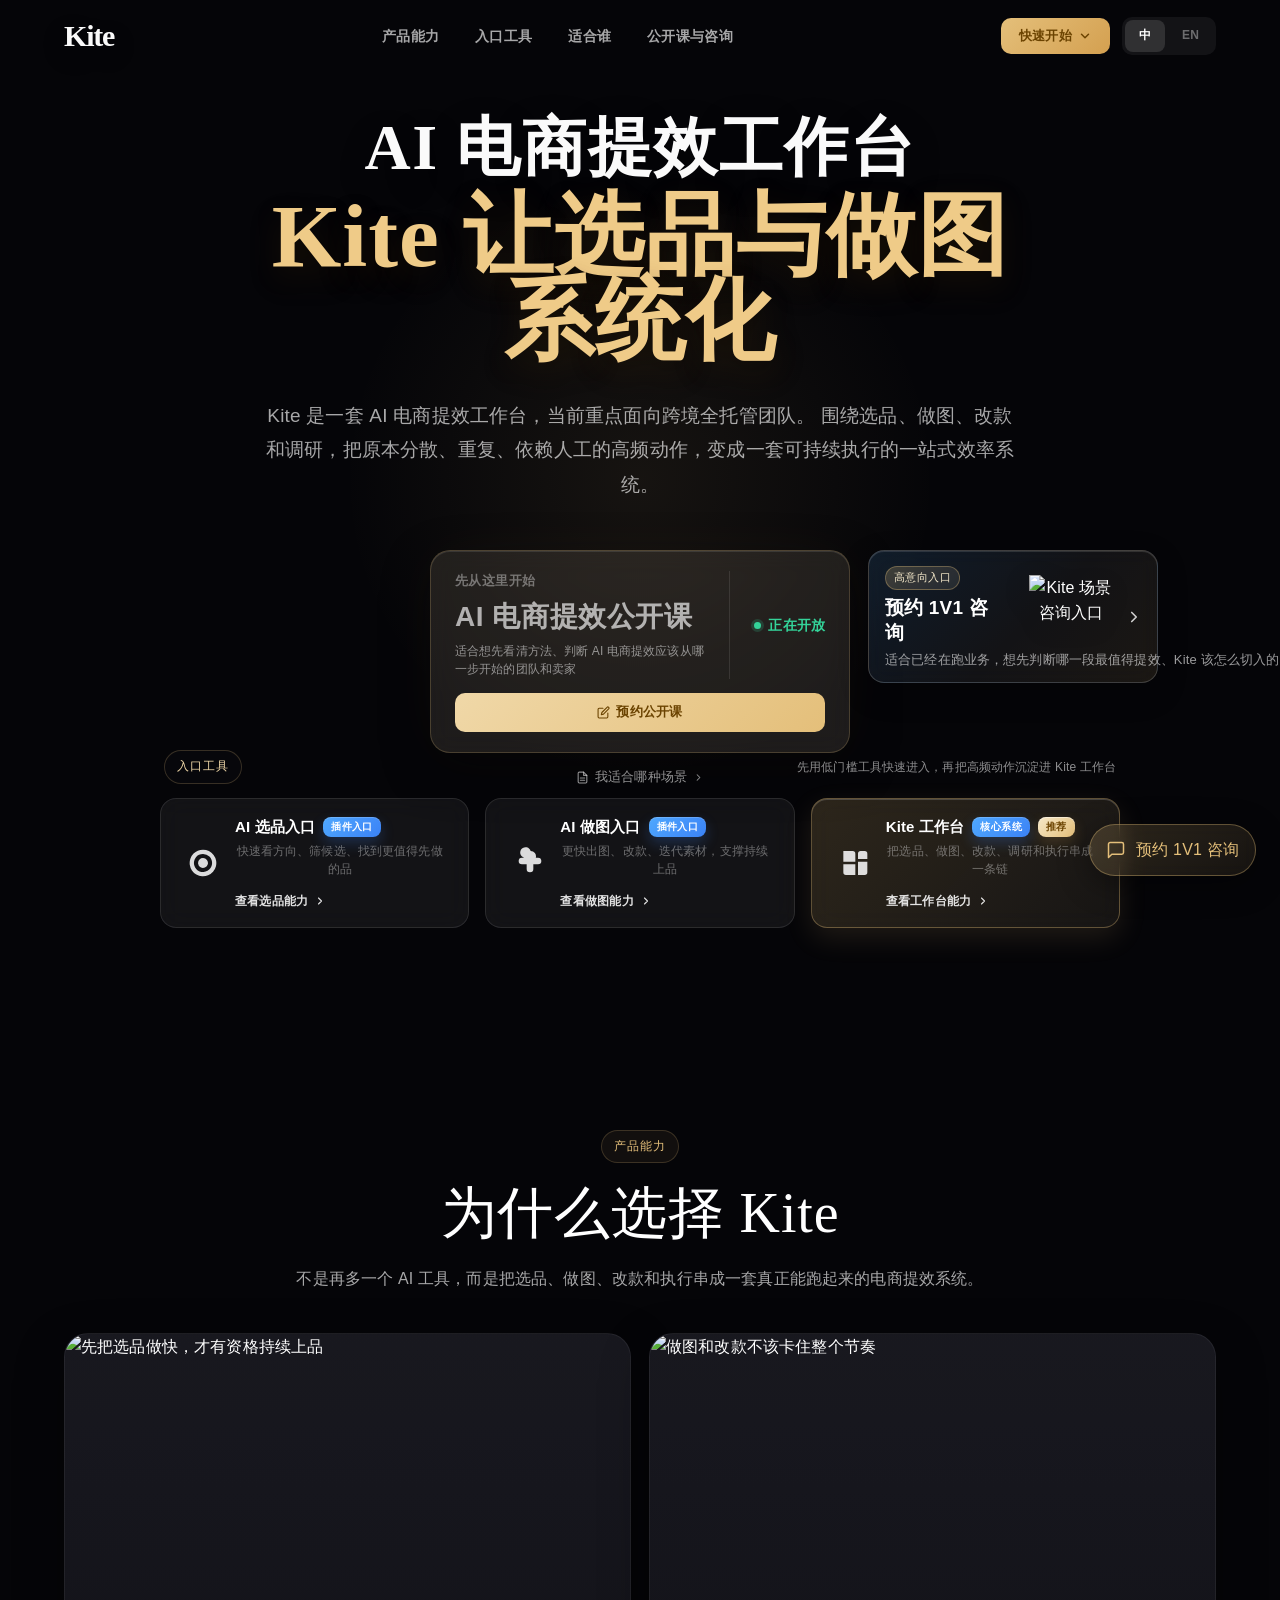
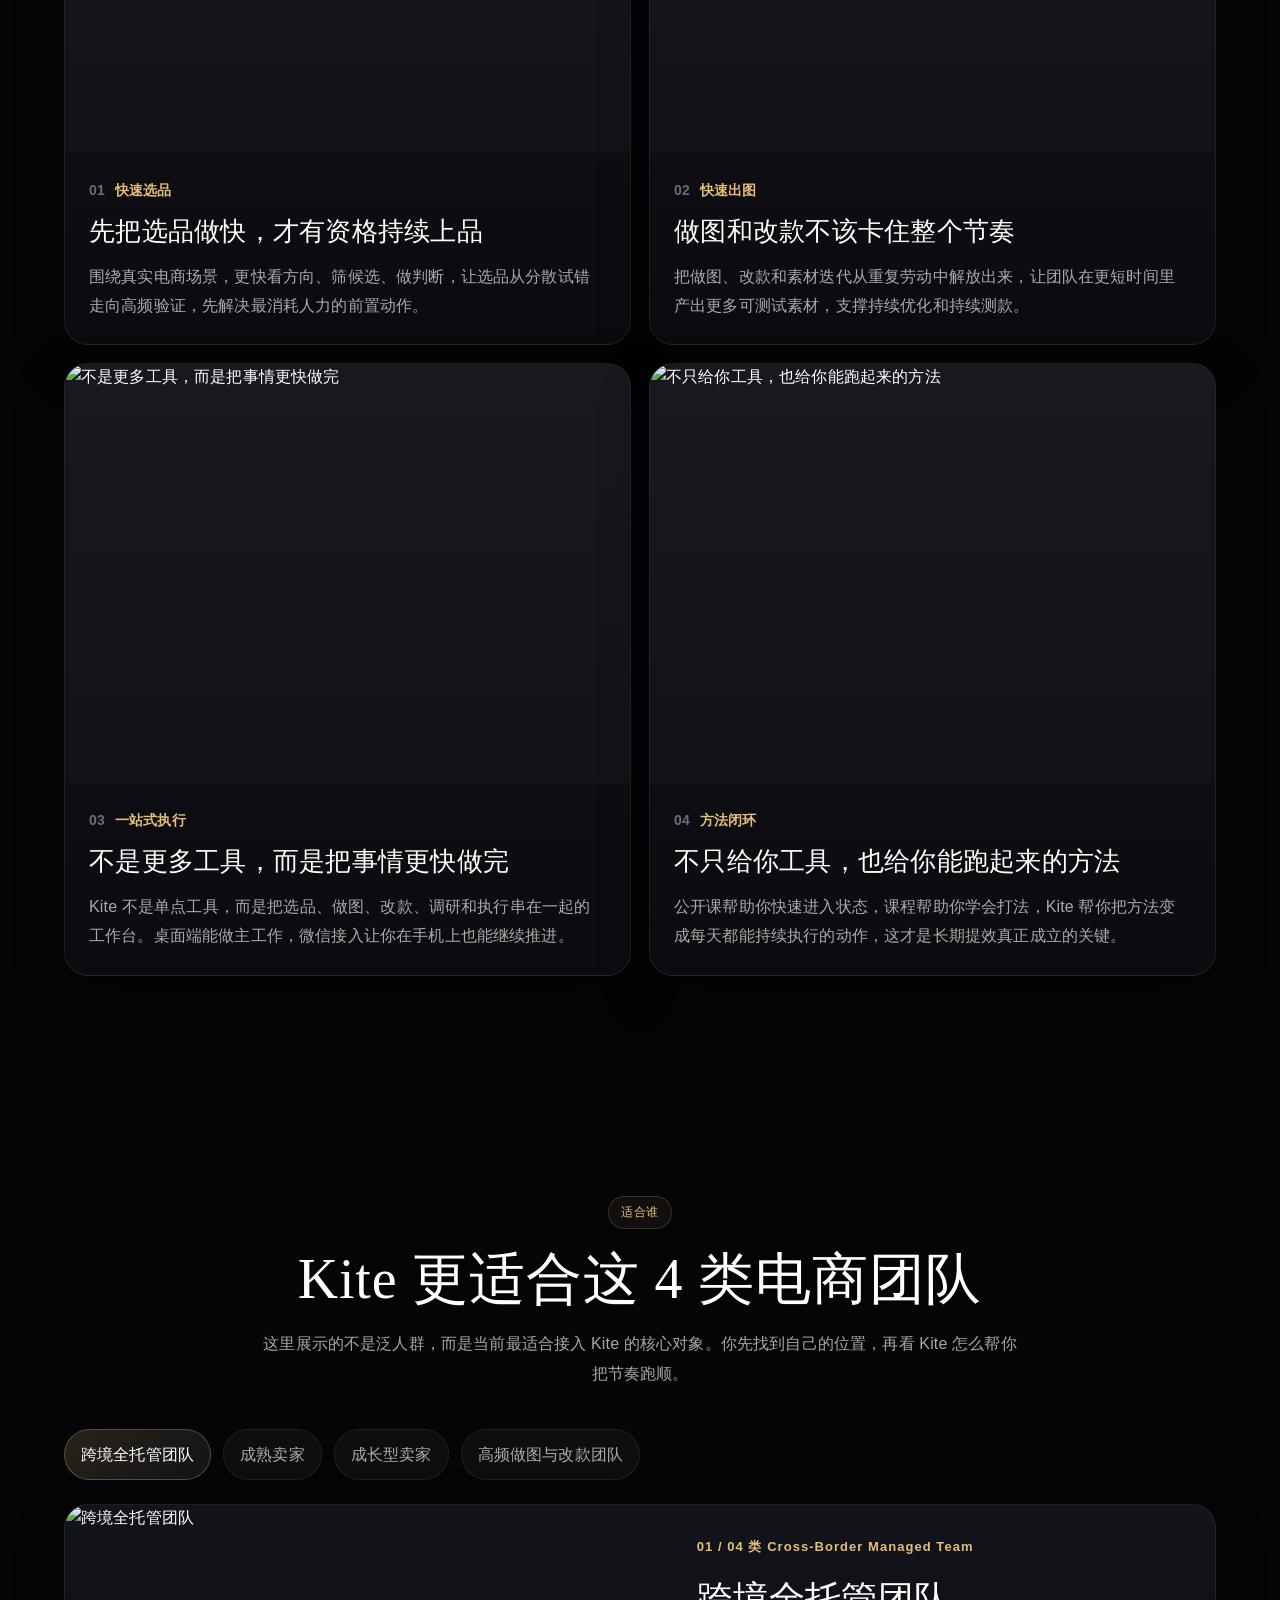
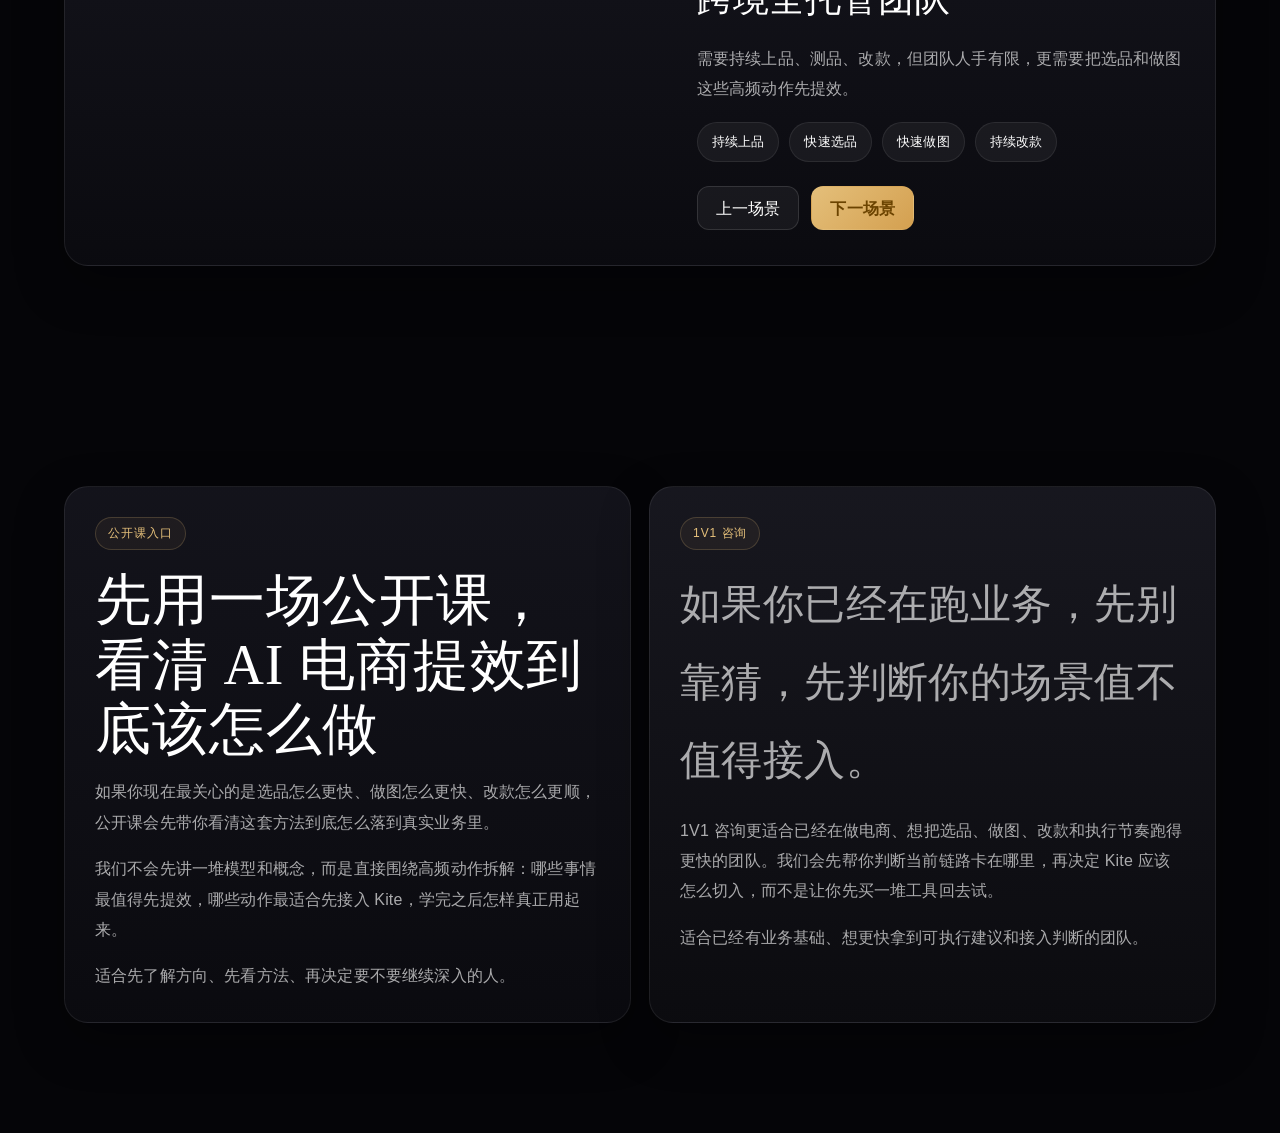
==== index.html @ a6f00b49 "Update public homepage copy and assets" ====
<!DOCTYPE html><html lang="zh-CN"><head><meta charSet="utf-8"/><meta name="viewport" content="width=device-width, initial-scale=1"/><link rel="preload" as="image" href="https://img.alicdn.com/imgextra/i2/O1CN01heJ1di1HdI3s6QN8W_!!6000000000780-2-tps-564-564.png"/><link rel="stylesheet" href="_next/static/chunks/0enfumll7f530.css" data-precedence="next"/><link rel="preload" as="script" fetchPriority="low" href="_next/static/chunks/0bzupvr5gt3k9.js"/><script src="_next/static/chunks/02i7dfk78~t~2.js" async=""></script><script src="_next/static/chunks/0e-wrhqh4h3r5.js" async=""></script><script src="_next/static/chunks/0bogtdbh.dcu1.js" async=""></script><script src="_next/static/chunks/turbopack-0-3isec9m4.4q.js" async=""></script><script src="_next/static/chunks/01xlw8hd842-c.js" async=""></script><script src="_next/static/chunks/0d3shmwh5_nmn.js" async=""></script><script src="_next/static/chunks/0b2n_svovxp6g.js" async=""></script><title>Kite | AI 业务操作系统</title><meta name="description" content="Kite 面向老板和操盘手，把插件引流、内容生产、方案输出、企业诊断与定制交付串成一套可执行的业务系统。"/><meta property="og:title" content="Kite | AI 业务操作系统"/><meta property="og:description" content="Kite 面向老板和操盘手，把插件引流、内容生产、方案输出、企业诊断与定制交付串成一套可执行的业务系统。"/><meta property="og:url" content="https://kite.local/"/><meta property="og:site_name" content="Kite"/><meta property="og:locale" content="zh_CN"/><meta property="og:image" content="https://img.alicdn.com/imgextra/i3/O1CN01dTAnE41wKPzIYi1yy_!!6000000006289-2-tps-300-300.png"/><meta property="og:type" content="website"/><meta name="twitter:card" content="summary_large_image"/><meta name="twitter:title" content="Kite | AI 业务操作系统"/><meta name="twitter:description" content="Kite 面向老板和操盘手，把插件引流、内容生产、方案输出、企业诊断与定制交付串成一套可执行的业务系统。"/><meta name="twitter:image" content="https://img.alicdn.com/imgextra/i3/O1CN01dTAnE41wKPzIYi1yy_!!6000000006289-2-tps-300-300.png"/><link rel="shortcut icon" href="https://img.alicdn.com/imgextra/i2/O1CN01FiY07k1ImHS60rWMi_!!6000000000935-2-tps-64-64.png"/><link rel="icon" href="/favicon.ico?favicon.0x3dzn~oxb6tn.ico" sizes="256x256" type="image/x-icon"/><link rel="icon" href="https://img.alicdn.com/imgextra/i2/O1CN01DyN8OO1Bzprc46cXu_!!6000000000017-2-tps-128-128.png" sizes="128x128" type="image/png"/><link rel="apple-touch-icon" href="https://img.alicdn.com/imgextra/i4/O1CN01gAB5F01Nq0l0jnlM4_!!6000000001620-2-tps-256-256.png" sizes="256x256" type="image/png"/><script src="_next/static/chunks/03~yq9q893hmn.js" noModule=""></script></head><body><div hidden=""><!--$--><!--/$--></div><main class="wk-page"><div class="wk-nav-shell"><div class="wk-container"><div class="wk-nav"><a class="wk-logo" href="#hero" aria-label="Kite 首页"><span class="wk-logo-zh">Kite</span></a><ul class="wk-nav-links"><li><a href="#advantages">产品能力</a></li><li><a href="#plugin-matrix">入口工具</a></li><li><a href="#oneteam">适合谁</a></li><li><a href="#mission">公开课与咨询</a></li></ul><div class="wk-nav-right"><div class="wk-dl-wrap"><button class="wk-nav-download" type="button" aria-expanded="false"><span>快速开始</span><svg class="wk-download-chevron" viewBox="0 0 24 24" fill="none" stroke="currentColor" stroke-width="2.5" stroke-linecap="round" stroke-linejoin="round" aria-hidden="true"><polyline points="6 9 12 15 18 9"></polyline></svg></button></div><div class="wk-lang-toggle" aria-label="语言切换"><button class="is-active" type="button">中</button><button type="button" aria-disabled="true">EN</button></div></div></div></div></div><section class="wk-hero" id="hero"><video class="wk-hero-video" autoPlay="" muted="" loop="" playsInline="" poster="/media/kite-hero-poster.jpg"><source src="/media/kite-hero.mp4" type="video/mp4"/></video><div class="wk-hero-overlay"></div><div class="wk-hero-glow"></div><div class="wk-hero-content"><h1 class="wk-hero-title"><span class="wk-hero-title-top">AI 电商提效工作台</span><span class="wk-hero-title-bottom">Kite 让选品与做图<span class="wk-hero-title-keep">系统化</span></span></h1><p class="wk-hero-sub">Kite 是一套 AI 电商提效工作台，当前重点面向跨境全托管团队。 围绕选品、做图、改款和调研，把原本分散、重复、依赖人工的高频动作，变成一套可持续执行的一站式效率系统。</p><div class="wk-invite-wrap"><div class="wk-invite-card wk-invite-card-available"><div class="wk-invite-card-left"><div class="wk-invite-top-row"><span class="wk-invite-card-header">先从这里开始</span><div class="wk-invite-code-wrap"><span class="wk-invite-code-value is-plain">AI 电商提效公开课</span></div><span class="wk-invite-card-note">适合想先看清方法、判断 AI 电商提效应该从哪一步开始的团队和卖家</span></div></div><div class="wk-invite-divider"></div><div class="wk-invite-card-right"><div class="wk-invite-status wk-invite-status-available"><span class="wk-invite-status-dot"></span><span>正在开放</span></div></div><a class="wk-invite-survey-btn" href="#public-class"><svg width="13" height="13" viewBox="0 0 24 24" fill="none" stroke="currentColor" stroke-width="2" stroke-linecap="round" stroke-linejoin="round" aria-hidden="true"><path d="M11 4H4a2 2 0 0 0-2 2v14a2 2 0 0 0 2 2h14a2 2 0 0 0 2-2v-7"></path><path d="M18.5 2.5a2.121 2.121 0 0 1 3 3L12 15l-4 1 1-4 9.5-9.5z"></path></svg><span>预约公开课</span></a></div><a class="wk-invite-claim-btn" href="#oneteam"><svg width="13" height="13" viewBox="0 0 24 24" fill="none" stroke="currentColor" stroke-width="2" stroke-linecap="round" stroke-linejoin="round" aria-hidden="true"><path d="M14 2H6a2 2 0 0 0-2 2v16a2 2 0 0 0 2 2h12a2 2 0 0 0 2-2V8z"></path><polyline points="14,2 14,8 20,8"></polyline><line x1="16" y1="13" x2="8" y2="13"></line><line x1="16" y1="17" x2="8" y2="17"></line></svg><span>我适合哪种场景</span><span class="wk-invite-claim-arrow"><svg viewBox="0 0 24 24" fill="none" stroke="currentColor" stroke-width="2.2" stroke-linecap="round" stroke-linejoin="round" aria-hidden="true"><polyline points="9,18 15,12 9,6"></polyline></svg></span></a><a class="wk-a1-promo-btn" href="#consulting"><div class="wk-a1-promo-text"><div class="wk-a1-promo-kicker">高意向入口</div><div class="wk-a1-promo-title">预约 1V1 咨询</div><div class="wk-a1-promo-sub">适合已经在跑业务，想先判断哪一段最值得提效、Kite 该怎么切入的团队</div></div><img class="wk-a1-promo-img" src="https://img.alicdn.com/imgextra/i2/O1CN01heJ1di1HdI3s6QN8W_!!6000000000780-2-tps-564-564.png" alt="Kite 场景咨询入口"/><span class="wk-a1-promo-arrow"><svg viewBox="0 0 24 24" fill="none" stroke="currentColor" stroke-width="2.2" stroke-linecap="round" stroke-linejoin="round" aria-hidden="true"><polyline points="9,18 15,12 9,6"></polyline></svg></span></a></div></div><div class="wk-hero-dl-shell" id="plugin-matrix"><div class="wk-hero-dl-heading"><span class="wk-hero-dl-kicker">入口工具</span><span class="wk-hero-dl-caption">先用低门槛工具快速进入，再把高频动作沉淀进 Kite 工作台</span></div><div class="wk-hero-dl-cards"><a class="wk-hero-dl-card" href="#plugin-matrix"><div class="wk-hero-dl-card-icon"><svg viewBox="0 0 24 24" aria-hidden="true"><path d="M12 2a10 10 0 1 1-7.07 2.93A9.94 9.94 0 0 1 12 2Zm0 3.2a6.8 6.8 0 1 0 4.81 1.99A6.75 6.75 0 0 0 12 5.2Zm0 3.1a3.7 3.7 0 1 1-2.61 1.09A3.68 3.68 0 0 1 12 8.3Z"></path></svg></div><div class="wk-hero-dl-card-body"><div class="wk-hero-dl-card-title">AI 选品入口<span class="wk-hero-dl-card-badge">插件入口</span></div><div class="wk-hero-dl-card-sub">快速看方向、筛候选、找到更值得先做的品</div><div class="wk-hero-dl-card-cta"><span>查看选品能力</span><span class="wk-hero-dl-card-arrow"><svg viewBox="0 0 24 24" fill="none" stroke="currentColor" stroke-width="2.2" stroke-linecap="round" stroke-linejoin="round" aria-hidden="true"><polyline points="9,18 15,12 9,6"></polyline></svg></span></div></div></a><a class="wk-hero-dl-card" href="#plugin-matrix"><div class="wk-hero-dl-card-icon"><svg viewBox="0 0 24 24" aria-hidden="true"><path d="M14 3a4 4 0 0 1 3.87 5h1.63A2.5 2.5 0 0 1 22 10.5a2.5 2.5 0 0 1-2.5 2.5H16v3.5a2.5 2.5 0 0 1-5 0V13H7.5a2.5 2.5 0 1 1 0-5H9.1A4 4 0 1 1 14 3Z"></path></svg></div><div class="wk-hero-dl-card-body"><div class="wk-hero-dl-card-title">AI 做图入口<span class="wk-hero-dl-card-badge">插件入口</span></div><div class="wk-hero-dl-card-sub">更快出图、改款、迭代素材，支撑持续上品</div><div class="wk-hero-dl-card-cta"><span>查看做图能力</span><span class="wk-hero-dl-card-arrow"><svg viewBox="0 0 24 24" fill="none" stroke="currentColor" stroke-width="2.2" stroke-linecap="round" stroke-linejoin="round" aria-hidden="true"><polyline points="9,18 15,12 9,6"></polyline></svg></span></div></div></a><a class="wk-hero-dl-card current-device" href="#advantages"><div class="wk-hero-dl-card-icon"><svg viewBox="0 0 24 24" aria-hidden="true"><path d="M4 3h7a2 2 0 0 1 2 2v6H4V3Zm0 10h9v8H6a2 2 0 0 1-2-2v-6Zm11-8a2 2 0 0 1 2-2h3a2 2 0 0 1 2 2v4h-7V5Zm0 6h7v8a2 2 0 0 1-2 2h-5v-8Z"></path></svg></div><div class="wk-hero-dl-card-body"><div class="wk-hero-dl-card-title">Kite 工作台<span class="wk-hero-dl-card-badge">核心系统</span><span class="wk-hero-dl-card-badge recommended">推荐</span></div><div class="wk-hero-dl-card-sub">把选品、做图、改款、调研和执行串成一条链</div><div class="wk-hero-dl-card-cta"><span>查看工作台能力</span><span class="wk-hero-dl-card-arrow"><svg viewBox="0 0 24 24" fill="none" stroke="currentColor" stroke-width="2.2" stroke-linecap="round" stroke-linejoin="round" aria-hidden="true"><polyline points="9,18 15,12 9,6"></polyline></svg></span></div></div></a></div></div></section><section class="wk-section" id="advantages"><div class="wk-container"><div class="wk-section-header"><span class="wk-section-kicker">产品能力</span><h2 class="wk-section-title wk-display">为什么选择 Kite</h2><p class="wk-section-sub">不是再多一个 AI 工具，而是把选品、做图、改款和执行串成一套真正能跑起来的电商提效系统。</p></div><div class="wk-feature-grid"><article class="wk-feature-card"><div class="wk-feature-image"><img src="https://img.alicdn.com/imgextra/i2/O1CN01v2Q51Q28YrsAayCAn_!!6000000007945-2-tps-3087-2280.png" alt="先把选品做快，才有资格持续上品" loading="lazy"/></div><div class="wk-feature-body"><div class="wk-feature-index"><span>01</span><strong>快速选品</strong></div><h3>先把选品做快，才有资格持续上品</h3><p>围绕真实电商场景，更快看方向、筛候选、做判断，让选品从分散试错走向高频验证，先解决最消耗人力的前置动作。</p></div></article><article class="wk-feature-card"><div class="wk-feature-image"><img src="https://img.alicdn.com/imgextra/i2/O1CN01LvmIHj1zcEElKiZnh_!!6000000006734-2-tps-3087-2280.png" alt="做图和改款不该卡住整个节奏" loading="lazy"/></div><div class="wk-feature-body"><div class="wk-feature-index"><span>02</span><strong>快速出图</strong></div><h3>做图和改款不该卡住整个节奏</h3><p>把做图、改款和素材迭代从重复劳动中解放出来，让团队在更短时间里产出更多可测试素材，支撑持续优化和持续测款。</p></div></article><article class="wk-feature-card"><div class="wk-feature-image"><img src="https://img.alicdn.com/imgextra/i4/O1CN01I7yqRh1nLUN6wUvV7_!!6000000005073-2-tps-3087-2280.png" alt="不是更多工具，而是把事情更快做完" loading="lazy"/></div><div class="wk-feature-body"><div class="wk-feature-index"><span>03</span><strong>一站式执行</strong></div><h3>不是更多工具，而是把事情更快做完</h3><p>Kite 不是单点工具，而是把选品、做图、改款、调研和执行串在一起的工作台。桌面端能做主工作，微信接入让你在手机上也能继续推进。</p></div></article><article class="wk-feature-card"><div class="wk-feature-image"><img src="https://img.alicdn.com/imgextra/i4/O1CN0101RhgK1GDM16YX7Hr_!!6000000000588-2-tps-3087-2280.png" alt="不只给你工具，也给你能跑起来的方法" loading="lazy"/></div><div class="wk-feature-body"><div class="wk-feature-index"><span>04</span><strong>方法闭环</strong></div><h3>不只给你工具，也给你能跑起来的方法</h3><p>公开课帮助你快速进入状态，课程帮助你学会打法，Kite 帮你把方法变成每天都能持续执行的动作，这才是长期提效真正成立的关键。</p></div></article></div></div></section><section class="wk-section" id="oneteam"><div class="wk-container"><div class="wk-section-header"><span class="wk-section-kicker">适合谁</span><h2 class="wk-section-title wk-display">Kite 更适合这 4 类电商团队</h2><p class="wk-section-sub">这里展示的不是泛人群，而是当前最适合接入 Kite 的核心对象。你先找到自己的位置，再看 Kite 怎么帮你把节奏跑顺。</p></div><div class="wk-scene-shell"><div class="wk-scene-tabs" role="tablist" aria-label="场景方案切换"><button class="wk-scene-tab is-active" type="button" aria-selected="true">跨境全托管团队</button><button class="wk-scene-tab" type="button" aria-selected="false">成熟卖家</button><button class="wk-scene-tab" type="button" aria-selected="false">成长型卖家</button><button class="wk-scene-tab" type="button" aria-selected="false">高频做图与改款团队</button></div><article class="wk-scene-card"><div class="wk-scene-visual"><img src="https://img.alicdn.com/imgextra/i1/O1CN01JjbcEz26DDvLlrVtd_!!6000000007627-2-tps-1611-1051.png" alt="跨境全托管团队" loading="lazy"/></div><div class="wk-scene-content"><span class="wk-scene-index">0<!-- -->1<!-- --> / 0<!-- -->4<!-- --> 类 <!-- -->Cross-Border Managed Team</span><h3 class="wk-display">跨境全托管团队</h3><p>需要持续上品、测品、改款，但团队人手有限，更需要把选品和做图这些高频动作先提效。</p><div class="wk-skill-tags"><span class="wk-skill-tag">持续上品</span><span class="wk-skill-tag">快速选品</span><span class="wk-skill-tag">快速做图</span><span class="wk-skill-tag">持续改款</span></div><div class="wk-scene-actions"><button type="button" class="wk-scene-button ghost">上一场景</button><button type="button" class="wk-scene-button gold">下一场景</button></div></div></article></div></div></section><section class="wk-section" id="mission"><div class="wk-container"><div class="wk-story-grid"><article class="wk-story-card" id="public-class"><span class="wk-section-kicker">公开课入口</span><h2 class="wk-section-title wk-display">先用一场公开课，看清 AI 电商提效到底该怎么做</h2><p>如果你现在最关心的是选品怎么更快、做图怎么更快、改款怎么更顺，公开课会先带你看清这套方法到底怎么落到真实业务里。</p><p>我们不会先讲一堆模型和概念，而是直接围绕高频动作拆解：哪些事情最值得先提效，哪些动作最适合先接入 Kite，学完之后怎样真正用起来。</p><p>适合先了解方向、先看方法、再决定要不要继续深入的人。</p></article><article class="wk-story-card quote" id="consulting"><span class="wk-section-kicker">1V1 咨询</span><p class="wk-quote wk-display">如果你已经在跑业务，先别靠猜，先判断你的场景值不值得接入。</p><p>1V1 咨询更适合已经在做电商、想把选品、做图、改款和执行节奏跑得更快的团队。我们会先帮你判断当前链路卡在哪里，再决定 Kite 应该怎么切入，而不是让你先买一堆工具回去试。</p><p>适合已经有业务基础、想更快拿到可执行建议和接入判断的团队。</p></article></div></div></section><a class="wk-support-fab" href="#consulting"><svg width="20" height="20" viewBox="0 0 24 24" fill="none" aria-hidden="true"><path d="M21 15a2 2 0 0 1-2 2H7l-4 4V5a2 2 0 0 1 2-2h14a2 2 0 0 1 2 2z" stroke="currentColor" stroke-width="1.8" stroke-linecap="round" stroke-linejoin="round"></path></svg><span>预约 1V1 咨询</span></a></main><!--$--><!--/$--><script src="_next/static/chunks/0bzupvr5gt3k9.js" id="_R_" async=""></script><script>(self.__next_f=self.__next_f||[]).push([0])</script><script>self.__next_f.push([1,"1:\"$Sreact.fragment\"\n2:I[39756,[\"/_next/static/chunks/01xlw8hd842-c.js\",\"/_next/static/chunks/0d3shmwh5_nmn.js\"],\"default\"]\n3:I[37457,[\"/_next/static/chunks/01xlw8hd842-c.js\",\"/_next/static/chunks/0d3shmwh5_nmn.js\"],\"default\"]\n4:I[47257,[\"/_next/static/chunks/01xlw8hd842-c.js\",\"/_next/static/chunks/0d3shmwh5_nmn.js\"],\"ClientPageRoot\"]\n5:I[52683,[\"/_next/static/chunks/01xlw8hd842-c.js\",\"/_next/static/chunks/0d3shmwh5_nmn.js\",\"/_next/static/chunks/0b2n_svovxp6g.js\"],\"default\"]\n8:I[97367,[\"/_next/static/chunks/01xlw8hd842-c.js\",\"/_next/static/chunks/0d3shmwh5_nmn.js\"],\"OutletBoundary\"]\n9:\"$Sreact.suspense\"\nb:I[97367,[\"/_next/static/chunks/01xlw8hd842-c.js\",\"/_next/static/chunks/0d3shmwh5_nmn.js\"],\"ViewportBoundary\"]\nd:I[97367,[\"/_next/static/chunks/01xlw8hd842-c.js\",\"/_next/static/chunks/0d3shmwh5_nmn.js\"],\"MetadataBoundary\"]\nf:I[68027,[\"/_next/static/chunks/01xlw8hd842-c.js\",\"/_next/static/chunks/0d3shmwh5_nmn.js\"],\"default\",1]\n:HL[\"/_next/static/chunks/0enfumll7f530.css\",\"style\"]\n"])</script><script>self.__next_f.push([1,"0:{\"P\":null,\"c\":[\"\",\"\"],\"q\":\"\",\"i\":false,\"f\":[[[\"\",{\"children\":[\"__PAGE__\",{}]},\"$undefined\",\"$undefined\",16],[[\"$\",\"$1\",\"c\",{\"children\":[[[\"$\",\"link\",\"0\",{\"rel\":\"stylesheet\",\"href\":\"/_next/static/chunks/0enfumll7f530.css\",\"precedence\":\"next\",\"crossOrigin\":\"$undefined\",\"nonce\":\"$undefined\"}],[\"$\",\"script\",\"script-0\",{\"src\":\"/_next/static/chunks/01xlw8hd842-c.js\",\"async\":true,\"nonce\":\"$undefined\"}],[\"$\",\"script\",\"script-1\",{\"src\":\"/_next/static/chunks/0d3shmwh5_nmn.js\",\"async\":true,\"nonce\":\"$undefined\"}]],[\"$\",\"html\",null,{\"lang\":\"zh-CN\",\"children\":[\"$\",\"body\",null,{\"children\":[\"$\",\"$L2\",null,{\"parallelRouterKey\":\"children\",\"error\":\"$undefined\",\"errorStyles\":\"$undefined\",\"errorScripts\":\"$undefined\",\"template\":[\"$\",\"$L3\",null,{}],\"templateStyles\":\"$undefined\",\"templateScripts\":\"$undefined\",\"notFound\":[[[\"$\",\"title\",null,{\"children\":\"404: This page could not be found.\"}],[\"$\",\"div\",null,{\"style\":{\"fontFamily\":\"system-ui,\\\"Segoe UI\\\",Roboto,Helvetica,Arial,sans-serif,\\\"Apple Color Emoji\\\",\\\"Segoe UI Emoji\\\"\",\"height\":\"100vh\",\"textAlign\":\"center\",\"display\":\"flex\",\"flexDirection\":\"column\",\"alignItems\":\"center\",\"justifyContent\":\"center\"},\"children\":[\"$\",\"div\",null,{\"children\":[[\"$\",\"style\",null,{\"dangerouslySetInnerHTML\":{\"__html\":\"body{color:#000;background:#fff;margin:0}.next-error-h1{border-right:1px solid rgba(0,0,0,.3)}@media (prefers-color-scheme:dark){body{color:#fff;background:#000}.next-error-h1{border-right:1px solid rgba(255,255,255,.3)}}\"}}],[\"$\",\"h1\",null,{\"className\":\"next-error-h1\",\"style\":{\"display\":\"inline-block\",\"margin\":\"0 20px 0 0\",\"padding\":\"0 23px 0 0\",\"fontSize\":24,\"fontWeight\":500,\"verticalAlign\":\"top\",\"lineHeight\":\"49px\"},\"children\":404}],[\"$\",\"div\",null,{\"style\":{\"display\":\"inline-block\"},\"children\":[\"$\",\"h2\",null,{\"style\":{\"fontSize\":14,\"fontWeight\":400,\"lineHeight\":\"49px\",\"margin\":0},\"children\":\"This page could not be found.\"}]}]]}]}]],[]],\"forbidden\":\"$undefined\",\"unauthorized\":\"$undefined\"}]}]}]]}],{\"children\":[[\"$\",\"$1\",\"c\",{\"children\":[[\"$\",\"$L4\",null,{\"Component\":\"$5\",\"serverProvidedParams\":{\"searchParams\":{},\"params\":{},\"promises\":[\"$@6\",\"$@7\"]}}],[[\"$\",\"script\",\"script-0\",{\"src\":\"/_next/static/chunks/0b2n_svovxp6g.js\",\"async\":true,\"nonce\":\"$undefined\"}]],[\"$\",\"$L8\",null,{\"children\":[\"$\",\"$9\",null,{\"name\":\"Next.MetadataOutlet\",\"children\":\"$@a\"}]}]]}],{},null,false,null]},null,false,null],[\"$\",\"$1\",\"h\",{\"children\":[null,[\"$\",\"$Lb\",null,{\"children\":\"$Lc\"}],[\"$\",\"div\",null,{\"hidden\":true,\"children\":[\"$\",\"$Ld\",null,{\"children\":[\"$\",\"$9\",null,{\"name\":\"Next.Metadata\",\"children\":\"$Le\"}]}]}],null]}],false]],\"m\":\"$undefined\",\"G\":[\"$f\",[[\"$\",\"link\",\"0\",{\"rel\":\"stylesheet\",\"href\":\"/_next/static/chunks/0enfumll7f530.css\",\"precedence\":\"next\",\"crossOrigin\":\"$undefined\",\"nonce\":\"$undefined\"}]]],\"S\":true,\"h\":null,\"s\":\"$undefined\",\"l\":\"$undefined\",\"p\":\"$undefined\",\"d\":\"$undefined\",\"b\":\"dAgVnSBj2BXPEJjJG954-\"}\n"])</script><script>self.__next_f.push([1,"6:{}\n7:\"$0:f:0:1:1:children:0:props:children:0:props:serverProvidedParams:params\"\n"])</script><script>self.__next_f.push([1,"c:[[\"$\",\"meta\",\"0\",{\"charSet\":\"utf-8\"}],[\"$\",\"meta\",\"1\",{\"name\":\"viewport\",\"content\":\"width=device-width, initial-scale=1\"}]]\n"])</script><script>self.__next_f.push([1,"10:I[27201,[\"/_next/static/chunks/01xlw8hd842-c.js\",\"/_next/static/chunks/0d3shmwh5_nmn.js\"],\"IconMark\"]\na:null\n"])</script><script>self.__next_f.push([1,"e:[[\"$\",\"title\",\"0\",{\"children\":\"Kite | AI 业务操作系统\"}],[\"$\",\"meta\",\"1\",{\"name\":\"description\",\"content\":\"Kite 面向老板和操盘手，把插件引流、内容生产、方案输出、企业诊断与定制交付串成一套可执行的业务系统。\"}],[\"$\",\"meta\",\"2\",{\"property\":\"og:title\",\"content\":\"Kite | AI 业务操作系统\"}],[\"$\",\"meta\",\"3\",{\"property\":\"og:description\",\"content\":\"Kite 面向老板和操盘手，把插件引流、内容生产、方案输出、企业诊断与定制交付串成一套可执行的业务系统。\"}],[\"$\",\"meta\",\"4\",{\"property\":\"og:url\",\"content\":\"https://kite.local/\"}],[\"$\",\"meta\",\"5\",{\"property\":\"og:site_name\",\"content\":\"Kite\"}],[\"$\",\"meta\",\"6\",{\"property\":\"og:locale\",\"content\":\"zh_CN\"}],[\"$\",\"meta\",\"7\",{\"property\":\"og:image\",\"content\":\"https://img.alicdn.com/imgextra/i3/O1CN01dTAnE41wKPzIYi1yy_!!6000000006289-2-tps-300-300.png\"}],[\"$\",\"meta\",\"8\",{\"property\":\"og:type\",\"content\":\"website\"}],[\"$\",\"meta\",\"9\",{\"name\":\"twitter:card\",\"content\":\"summary_large_image\"}],[\"$\",\"meta\",\"10\",{\"name\":\"twitter:title\",\"content\":\"Kite | AI 业务操作系统\"}],[\"$\",\"meta\",\"11\",{\"name\":\"twitter:description\",\"content\":\"Kite 面向老板和操盘手，把插件引流、内容生产、方案输出、企业诊断与定制交付串成一套可执行的业务系统。\"}],[\"$\",\"meta\",\"12\",{\"name\":\"twitter:image\",\"content\":\"https://img.alicdn.com/imgextra/i3/O1CN01dTAnE41wKPzIYi1yy_!!6000000006289-2-tps-300-300.png\"}],[\"$\",\"link\",\"13\",{\"rel\":\"shortcut icon\",\"href\":\"https://img.alicdn.com/imgextra/i2/O1CN01FiY07k1ImHS60rWMi_!!6000000000935-2-tps-64-64.png\"}],[\"$\",\"link\",\"14\",{\"rel\":\"icon\",\"href\":\"/favicon.ico?favicon.0x3dzn~oxb6tn.ico\",\"sizes\":\"256x256\",\"type\":\"image/x-icon\"}],[\"$\",\"link\",\"15\",{\"rel\":\"icon\",\"href\":\"https://img.alicdn.com/imgextra/i2/O1CN01DyN8OO1Bzprc46cXu_!!6000000000017-2-tps-128-128.png\",\"sizes\":\"128x128\",\"type\":\"image/png\"}],[\"$\",\"link\",\"16\",{\"rel\":\"apple-touch-icon\",\"href\":\"https://img.alicdn.com/imgextra/i4/O1CN01gAB5F01Nq0l0jnlM4_!!6000000001620-2-tps-256-256.png\",\"sizes\":\"256x256\",\"type\":\"image/png\"}],[\"$\",\"$L10\",\"17\",{}]]\n"])</script></body></html>
---- _next/static/chunks/0enfumll7f530.css ----
@layer properties{@supports (((-webkit-hyphens:none)) and (not (margin-trim:inline))) or ((-moz-orient:inline) and (not (color:rgb(from red r g b)))){*,:before,:after,::backdrop{--tw-scale-x:1;--tw-scale-y:1;--tw-scale-z:1;--tw-rotate-x:initial;--tw-rotate-y:initial;--tw-rotate-z:initial;--tw-skew-x:initial;--tw-skew-y:initial;--tw-pan-x:initial;--tw-pan-y:initial;--tw-pinch-zoom:initial;--tw-space-y-reverse:0;--tw-space-x-reverse:0;--tw-divide-x-reverse:0;--tw-border-style:solid;--tw-divide-y-reverse:0;--tw-gradient-position:initial;--tw-gradient-from:#0000;--tw-gradient-via:#0000;--tw-gradient-to:#0000;--tw-gradient-stops:initial;--tw-gradient-via-stops:initial;--tw-gradient-from-position:0%;--tw-gradient-via-position:50%;--tw-gradient-to-position:100%;--tw-leading:initial;--tw-font-weight:initial;--tw-tracking:initial;--tw-ordinal:initial;--tw-slashed-zero:initial;--tw-numeric-figure:initial;--tw-numeric-spacing:initial;--tw-numeric-fraction:initial;--tw-shadow:0 0 #0000;--tw-shadow-color:initial;--tw-shadow-alpha:100%;--tw-inset-shadow:0 0 #0000;--tw-inset-shadow-color:initial;--tw-inset-shadow-alpha:100%;--tw-ring-color:initial;--tw-ring-shadow:0 0 #0000;--tw-inset-ring-color:initial;--tw-inset-ring-shadow:0 0 #0000;--tw-ring-inset:initial;--tw-ring-offset-width:0px;--tw-ring-offset-color:#fff;--tw-ring-offset-shadow:0 0 #0000;--tw-outline-style:solid;--tw-blur:initial;--tw-brightness:initial;--tw-contrast:initial;--tw-grayscale:initial;--tw-hue-rotate:initial;--tw-invert:initial;--tw-opacity:initial;--tw-saturate:initial;--tw-sepia:initial;--tw-drop-shadow:initial;--tw-drop-shadow-color:initial;--tw-drop-shadow-alpha:100%;--tw-drop-shadow-size:initial;--tw-backdrop-blur:initial;--tw-backdrop-brightness:initial;--tw-backdrop-contrast:initial;--tw-backdrop-grayscale:initial;--tw-backdrop-hue-rotate:initial;--tw-backdrop-invert:initial;--tw-backdrop-opacity:initial;--tw-backdrop-saturate:initial;--tw-backdrop-sepia:initial;--tw-duration:initial}}}@layer theme{:root,:host{--font-serif:ui-serif, Georgia, Cambria, "Times New Roman", Times, serif;--font-mono:ui-monospace, SFMono-Regular, Menlo, Monaco, Consolas, "Liberation Mono", "Courier New", monospace;--color-gray-600:#4a5565;--color-gray-900:#101828;--color-black:#000;--color-white:#fff;--spacing:.25rem;--container-2xl:42rem;--text-xs:.75rem;--text-xs--line-height:calc(1 / .75);--text-sm:.875rem;--text-sm--line-height:calc(1.25 / .875);--text-base:1rem;--text-base--line-height:calc(1.5 / 1);--text-lg:1.125rem;--text-lg--line-height:calc(1.75 / 1.125);--text-xl:1.25rem;--text-xl--line-height:calc(1.75 / 1.25);--text-2xl:1.5rem;--text-2xl--line-height:calc(2 / 1.5);--font-weight-normal:400;--font-weight-medium:500;--font-weight-semibold:600;--font-weight-bold:700;--tracking-tight:-.025em;--leading-tight:1.25;--leading-relaxed:1.625;--radius-lg:.5rem;--radius-xl:.75rem;--radius-2xl:1rem;--blur-sm:8px;--aspect-video:16 / 9;--default-transition-duration:.15s;--default-transition-timing-function:cubic-bezier(.4, 0, .2, 1);--default-font-family:"SF Pro Display", "SF Pro Text", "PingFang SC", "Hiragino Sans GB", "Noto Sans SC", "Source Han Sans SC", "Microsoft YaHei UI", "Segoe UI Variable", "Segoe UI", sans-serif;--default-mono-font-family:var(--font-mono);--font-ui:"SF Pro Display", "PingFang SC", "Hiragino Sans GB", "Noto Sans SC", "Source Han Sans SC", "Microsoft YaHei UI", "Segoe UI Variable", sans-serif;--font-copy:"PingFang SC", "Hiragino Sans GB", "Noto Sans SC", "Source Han Sans SC", "Microsoft YaHei UI", "Segoe UI", sans-serif}@supports (color:lab(0% 0 0)){:root,:host{--color-gray-600:lab(35.6337% -1.58697 -10.8425);--color-gray-900:lab(8.11897% .811279 -12.254)}}}@layer base{*,:after,:before,::backdrop{box-sizing:border-box;border:0 solid;margin:0;padding:0}::file-selector-button{box-sizing:border-box;border:0 solid;margin:0;padding:0}html,:host{-webkit-text-size-adjust:100%;tab-size:4;line-height:1.5;font-family:var(--default-font-family,ui-sans-serif, system-ui, sans-serif, "Apple Color Emoji", "Segoe UI Emoji", "Segoe UI Symbol", "Noto Color Emoji");font-feature-settings:var(--default-font-feature-settings,normal);font-variation-settings:var(--default-font-variation-settings,normal);-webkit-tap-highlight-color:transparent}hr{height:0;color:inherit;border-top-width:1px}abbr:where([title]){-webkit-text-decoration:underline dotted;text-decoration:underline dotted}h1,h2,h3,h4,h5,h6{font-size:inherit;font-weight:inherit}a{color:inherit;-webkit-text-decoration:inherit;-webkit-text-decoration:inherit;-webkit-text-decoration:inherit;-webkit-text-decoration:inherit;text-decoration:inherit}b,strong{font-weight:bolder}code,kbd,samp,pre{font-family:var(--default-mono-font-family,ui-monospace, SFMono-Regular, Menlo, Monaco, Consolas, "Liberation Mono", "Courier New", monospace);font-feature-settings:var(--default-mono-font-feature-settings,normal);font-variation-settings:var(--default-mono-font-variation-settings,normal);font-size:1em}small{font-size:80%}sub,sup{vertical-align:baseline;font-size:75%;line-height:0;position:relative}sub{bottom:-.25em}sup{top:-.5em}table{text-indent:0;border-color:inherit;border-collapse:collapse}:-moz-focusring{outline:auto}progress{vertical-align:baseline}summary{display:list-item}ol,ul,menu{list-style:none}img,svg,video,canvas,audio,iframe,embed,object{vertical-align:middle;display:block}img,video{max-width:100%;height:auto}button,input,select,optgroup,textarea{font:inherit;font-feature-settings:inherit;font-variation-settings:inherit;letter-spacing:inherit;color:inherit;opacity:1;background-color:#0000;border-radius:0}::file-selector-button{font:inherit;font-feature-settings:inherit;font-variation-settings:inherit;letter-spacing:inherit;color:inherit;opacity:1;background-color:#0000;border-radius:0}:where(select:is([multiple],[size])) optgroup{font-weight:bolder}:where(select:is([multiple],[size])) optgroup option{padding-inline-start:20px}::file-selector-button{margin-inline-end:4px}::placeholder{opacity:1}@supports (not ((-webkit-appearance:-apple-pay-button))) or (contain-intrinsic-size:1px){::placeholder{color:currentColor}@supports (color:color-mix(in lab, red, red)){::placeholder{color:color-mix(in oklab, currentcolor 50%, transparent)}}}textarea{resize:vertical}::-webkit-search-decoration{-webkit-appearance:none}::-webkit-date-and-time-value{min-height:1lh;text-align:inherit}::-webkit-datetime-edit{display:inline-flex}::-webkit-datetime-edit-fields-wrapper{padding:0}::-webkit-datetime-edit{padding-block:0}::-webkit-datetime-edit-year-field{padding-block:0}::-webkit-datetime-edit-month-field{padding-block:0}::-webkit-datetime-edit-day-field{padding-block:0}::-webkit-datetime-edit-hour-field{padding-block:0}::-webkit-datetime-edit-minute-field{padding-block:0}::-webkit-datetime-edit-second-field{padding-block:0}::-webkit-datetime-edit-millisecond-field{padding-block:0}::-webkit-datetime-edit-meridiem-field{padding-block:0}::-webkit-calendar-picker-indicator{line-height:1}:-moz-ui-invalid{box-shadow:none}button,input:where([type=button],[type=reset],[type=submit]){appearance:button}::file-selector-button{appearance:button}::-webkit-inner-spin-button{height:auto}::-webkit-outer-spin-button{height:auto}[hidden]:where(:not([hidden=until-found])){display:none!important}}@layer components;@layer utilities{.pointer-events-none{pointer-events:none}.collapse{visibility:collapse}.invisible{visibility:hidden}.visible{visibility:visible}.sr-only{clip-path:inset(50%);white-space:nowrap;border-width:0;width:1px;height:1px;margin:-1px;padding:0;position:absolute;overflow:hidden}.not-sr-only{clip-path:none;white-space:normal;width:auto;height:auto;margin:0;padding:0;position:static;overflow:visible}.absolute{position:absolute}.fixed{position:fixed}.relative{position:relative}.static{position:static}.sticky{position:sticky}.inset-0{inset:calc(var(--spacing) * 0)}.inset-x-0{inset-inline:calc(var(--spacing) * 0)}.inset-y-2{inset-block:calc(var(--spacing) * 2)}.start{inset-inline-start:var(--spacing)}.end{inset-inline-end:var(--spacing)}.top-0{top:calc(var(--spacing) * 0)}.top-\[58px\]{top:58px}.top-\[200px\]{top:200px}.top-\[calc\(100\%\+8px\)\]{top:calc(100% + 8px)}.right-0{right:calc(var(--spacing) * 0)}.right-6{right:calc(var(--spacing) * 6)}.bottom-0{bottom:calc(var(--spacing) * 0)}.left-0{left:calc(var(--spacing) * 0)}.left-6{left:calc(var(--spacing) * 6)}.isolate{isolation:isolate}.isolation-auto{isolation:auto}.z-0{z-index:0}.z-10{z-index:10}.z-20{z-index:20}.z-40{z-index:40}.z-50{z-index:50}.z-\[80\]{z-index:80}.container{width:100%}@media (min-width:40rem){.container{max-width:40rem}}@media (min-width:48rem){.container{max-width:48rem}}@media (min-width:64rem){.container{max-width:64rem}}@media (min-width:80rem){.container{max-width:80rem}}@media (min-width:96rem){.container{max-width:96rem}}.mx-auto{margin-inline:auto}.mt-1{margin-top:calc(var(--spacing) * 1)}.mt-2{margin-top:calc(var(--spacing) * 2)}.mt-3{margin-top:calc(var(--spacing) * 3)}.mt-4{margin-top:calc(var(--spacing) * 4)}.mt-5{margin-top:calc(var(--spacing) * 5)}.mt-6{margin-top:calc(var(--spacing) * 6)}.mt-8{margin-top:calc(var(--spacing) * 8)}.mt-10{margin-top:calc(var(--spacing) * 10)}.mt-12{margin-top:calc(var(--spacing) * 12)}.mt-16{margin-top:calc(var(--spacing) * 16)}.mb-2{margin-bottom:calc(var(--spacing) * 2)}.mb-3{margin-bottom:calc(var(--spacing) * 3)}.mb-4{margin-bottom:calc(var(--spacing) * 4)}.mb-5{margin-bottom:calc(var(--spacing) * 5)}.mb-6{margin-bottom:calc(var(--spacing) * 6)}.mb-12{margin-bottom:calc(var(--spacing) * 12)}.ml-1{margin-left:calc(var(--spacing) * 1)}.block{display:block}.contents{display:contents}.flex{display:flex}.flow-root{display:flow-root}.grid{display:grid}.hidden{display:none}.inline{display:inline}.inline-block{display:inline-block}.inline-flex{display:inline-flex}.inline-grid{display:inline-grid}.inline-table{display:inline-table}.list-item{display:list-item}.table{display:table}.table-caption{display:table-caption}.table-cell{display:table-cell}.table-column{display:table-column}.table-column-group{display:table-column-group}.table-footer-group{display:table-footer-group}.table-header-group{display:table-header-group}.table-row{display:table-row}.table-row-group{display:table-row-group}.aspect-\[4\/5\]{aspect-ratio:4/5}.aspect-\[9\/16\]{aspect-ratio:9/16}.aspect-video{aspect-ratio:var(--aspect-video)}.h-1\.5{height:calc(var(--spacing) * 1.5)}.h-2{height:calc(var(--spacing) * 2)}.h-4{height:calc(var(--spacing) * 4)}.h-5{height:calc(var(--spacing) * 5)}.h-7{height:calc(var(--spacing) * 7)}.h-8{height:calc(var(--spacing) * 8)}.h-10{height:calc(var(--spacing) * 10)}.h-11{height:calc(var(--spacing) * 11)}.h-18{height:calc(var(--spacing) * 18)}.h-\[30px\]{height:30px}.h-\[77px\]{height:77px}.h-\[380px\]{height:380px}.h-\[563px\]{height:563px}.h-\[680px\]{height:680px}.h-\[calc\(100vh-32px\)\]{height:calc(100vh - 32px)}.h-\[calc\(100vh-120px\)\]{height:calc(100vh - 120px)}.h-auto{height:auto}.h-full{height:100%}.h-screen{height:100vh}.min-h-\[72px\]{min-height:72px}.min-h-\[100px\]{min-height:100px}.min-h-\[160px\]{min-height:160px}.min-h-\[170px\]{min-height:170px}.min-h-\[300px\]{min-height:300px}.min-h-\[400px\]{min-height:400px}.w-1\.5{width:calc(var(--spacing) * 1.5)}.w-4{width:calc(var(--spacing) * 4)}.w-5{width:calc(var(--spacing) * 5)}.w-6{width:calc(var(--spacing) * 6)}.w-7{width:calc(var(--spacing) * 7)}.w-8{width:calc(var(--spacing) * 8)}.w-10{width:calc(var(--spacing) * 10)}.w-11{width:calc(var(--spacing) * 11)}.w-18{width:calc(var(--spacing) * 18)}.w-28{width:calc(var(--spacing) * 28)}.w-\[3px\]{width:3px}.w-\[38\%\]{width:38%}.w-\[220px\]{width:220px}.w-\[248px\]{width:248px}.w-\[280px\]{width:280px}.w-\[320px\]{width:320px}.w-fit{width:fit-content}.w-full{width:100%}.max-w-2xl{max-width:var(--container-2xl)}.max-w-\[560px\]{max-width:560px}.max-w-\[600px\]{max-width:600px}.max-w-\[720px\]{max-width:720px}.max-w-\[760px\]{max-width:760px}.max-w-\[800px\]{max-width:800px}.max-w-\[900px\]{max-width:900px}.max-w-\[1080px\]{max-width:1080px}.max-w-\[1280px\]{max-width:1280px}.max-w-\[1720px\]{max-width:1720px}.max-w-full{max-width:100%}.min-w-0{min-width:calc(var(--spacing) * 0)}.min-w-full{min-width:100%}.flex-1{flex:1}.shrink{flex-shrink:1}.shrink-0{flex-shrink:0}.grow{flex-grow:1}.border-collapse{border-collapse:collapse}.translate-none{translate:none}.scale-3d{scale:var(--tw-scale-x) var(--tw-scale-y) var(--tw-scale-z)}.rotate-180{rotate:180deg}.transform{transform:var(--tw-rotate-x,) var(--tw-rotate-y,) var(--tw-rotate-z,) var(--tw-skew-x,) var(--tw-skew-y,)}.cursor-not-allowed{cursor:not-allowed}.cursor-pointer{cursor:pointer}.touch-pinch-zoom{--tw-pinch-zoom:pinch-zoom;touch-action:var(--tw-pan-x,) var(--tw-pan-y,) var(--tw-pinch-zoom,)}.resize{resize:both}.flex-col{flex-direction:column}.flex-wrap{flex-wrap:wrap}.content-end{align-content:flex-end}.items-center{align-items:center}.items-start{align-items:flex-start}.justify-between{justify-content:space-between}.justify-center{justify-content:center}.justify-end{justify-content:flex-end}.gap-2{gap:calc(var(--spacing) * 2)}.gap-3{gap:calc(var(--spacing) * 3)}.gap-4{gap:calc(var(--spacing) * 4)}.gap-5{gap:calc(var(--spacing) * 5)}.gap-6{gap:calc(var(--spacing) * 6)}.gap-8{gap:calc(var(--spacing) * 8)}.gap-10{gap:calc(var(--spacing) * 10)}:where(.space-y-2>:not(:last-child)){--tw-space-y-reverse:0;margin-block-start:calc(calc(var(--spacing) * 2) * var(--tw-space-y-reverse));margin-block-end:calc(calc(var(--spacing) * 2) * calc(1 - var(--tw-space-y-reverse)))}:where(.space-y-3>:not(:last-child)){--tw-space-y-reverse:0;margin-block-start:calc(calc(var(--spacing) * 3) * var(--tw-space-y-reverse));margin-block-end:calc(calc(var(--spacing) * 3) * calc(1 - var(--tw-space-y-reverse)))}:where(.space-y-5>:not(:last-child)){--tw-space-y-reverse:0;margin-block-start:calc(calc(var(--spacing) * 5) * var(--tw-space-y-reverse));margin-block-end:calc(calc(var(--spacing) * 5) * calc(1 - var(--tw-space-y-reverse)))}:where(.space-y-reverse>:not(:last-child)){--tw-space-y-reverse:1}.gap-x-6{column-gap:calc(var(--spacing) * 6)}:where(.space-x-reverse>:not(:last-child)){--tw-space-x-reverse:1}.gap-y-2{row-gap:calc(var(--spacing) * 2)}:where(.divide-x>:not(:last-child)){--tw-divide-x-reverse:0;border-inline-style:var(--tw-border-style);border-inline-start-width:calc(1px * var(--tw-divide-x-reverse));border-inline-end-width:calc(1px * calc(1 - var(--tw-divide-x-reverse)))}:where(.divide-y>:not(:last-child)){--tw-divide-y-reverse:0;border-bottom-style:var(--tw-border-style);border-top-style:var(--tw-border-style);border-top-width:calc(1px * var(--tw-divide-y-reverse));border-bottom-width:calc(1px * calc(1 - var(--tw-divide-y-reverse)))}:where(.divide-y-reverse>:not(:last-child)){--tw-divide-y-reverse:1}.truncate{text-overflow:ellipsis;white-space:nowrap;overflow:hidden}.overflow-auto{overflow:auto}.overflow-hidden{overflow:hidden}.overflow-x-auto{overflow-x:auto}.rounded-2xl{border-radius:var(--radius-2xl)}.rounded-\[14px\]{border-radius:14px}.rounded-\[15px\]{border-radius:15px}.rounded-\[16px\]{border-radius:16px}.rounded-\[18px\]{border-radius:18px}.rounded-\[20px\]{border-radius:20px}.rounded-\[24px\]{border-radius:24px}.rounded-\[28px\]{border-radius:28px}.rounded-full{border-radius:3.40282e38px}.rounded-lg{border-radius:var(--radius-lg)}.rounded-xl{border-radius:var(--radius-xl)}.rounded-s{border-start-start-radius:.25rem;border-end-start-radius:.25rem}.rounded-ss{border-start-start-radius:.25rem}.rounded-e{border-start-end-radius:.25rem;border-end-end-radius:.25rem}.rounded-se{border-start-end-radius:.25rem}.rounded-ee{border-end-end-radius:.25rem}.rounded-es{border-end-start-radius:.25rem}.rounded-t{border-top-left-radius:.25rem;border-top-right-radius:.25rem}.rounded-l{border-top-left-radius:.25rem;border-bottom-left-radius:.25rem}.rounded-tl{border-top-left-radius:.25rem}.rounded-r{border-top-right-radius:.25rem;border-bottom-right-radius:.25rem}.rounded-tr{border-top-right-radius:.25rem}.rounded-b{border-bottom-right-radius:.25rem;border-bottom-left-radius:.25rem}.rounded-br{border-bottom-right-radius:.25rem}.rounded-bl{border-bottom-left-radius:.25rem}.border{border-style:var(--tw-border-style);border-width:1px}.border-x{border-inline-style:var(--tw-border-style);border-inline-width:1px}.border-y{border-block-style:var(--tw-border-style);border-block-width:1px}.border-s{border-inline-start-style:var(--tw-border-style);border-inline-start-width:1px}.border-e{border-inline-end-style:var(--tw-border-style);border-inline-end-width:1px}.border-bs{border-block-start-style:var(--tw-border-style);border-block-start-width:1px}.border-be{border-block-end-style:var(--tw-border-style);border-block-end-width:1px}.border-t{border-top-style:var(--tw-border-style);border-top-width:1px}.border-r{border-right-style:var(--tw-border-style);border-right-width:1px}.border-b{border-bottom-style:var(--tw-border-style);border-bottom-width:1px}.border-l{border-left-style:var(--tw-border-style);border-left-width:1px}.border-dashed{--tw-border-style:dashed;border-style:dashed}.border-\[\#242629\]{border-color:#242629}.border-\[rgba\(81\,208\,255\,0\.16\)\]{border-color:#51d0ff29}.border-\[rgba\(81\,208\,255\,0\.18\)\]{border-color:#51d0ff2e}.border-\[rgba\(81\,208\,255\,0\.22\)\]{border-color:#51d0ff38}.border-\[rgba\(96\,216\,160\,0\.2\)\]{border-color:#60d8a033}.border-\[rgba\(99\,215\,255\,0\.16\)\]{border-color:#63d7ff29}.border-\[rgba\(112\,128\,255\,0\.32\)\]{border-color:#7080ff52}.border-\[rgba\(112\,128\,255\,0\.34\)\]{border-color:#7080ff57}.border-\[rgba\(112\,128\,255\,0\.38\)\]{border-color:#7080ff61}.border-\[rgba\(116\,240\,167\,0\.2\)\]{border-color:#74f0a733}.border-\[rgba\(116\,240\,167\,0\.24\)\]{border-color:#74f0a73d}.border-\[rgba\(255\,90\,122\,0\.2\)\]{border-color:#ff5a7a33}.border-\[rgba\(255\,90\,122\,0\.24\)\]{border-color:#ff5a7a3d}.border-\[rgba\(255\,191\,105\,0\.2\)\]{border-color:#ffbf6933}.border-\[rgba\(255\,191\,105\,0\.18\)\]{border-color:#ffbf692e}.border-\[rgba\(255\,191\,105\,0\.22\)\]{border-color:#ffbf6938}.border-white\/6{border-color:#ffffff0f}@supports (color:color-mix(in lab, red, red)){.border-white\/6{border-color:color-mix(in oklab, var(--color-white) 6%, transparent)}}.border-white\/8{border-color:#ffffff14}@supports (color:color-mix(in lab, red, red)){.border-white\/8{border-color:color-mix(in oklab, var(--color-white) 8%, transparent)}}.border-white\/10{border-color:#ffffff1a}@supports (color:color-mix(in lab, red, red)){.border-white\/10{border-color:color-mix(in oklab, var(--color-white) 10%, transparent)}}.border-white\/12{border-color:#ffffff1f}@supports (color:color-mix(in lab, red, red)){.border-white\/12{border-color:color-mix(in oklab, var(--color-white) 12%, transparent)}}.border-white\/20{border-color:#fff3}@supports (color:color-mix(in lab, red, red)){.border-white\/20{border-color:color-mix(in oklab, var(--color-white) 20%, transparent)}}.border-white\/30{border-color:#ffffff4d}@supports (color:color-mix(in lab, red, red)){.border-white\/30{border-color:color-mix(in oklab, var(--color-white) 30%, transparent)}}.border-white\/50{border-color:#ffffff80}@supports (color:color-mix(in lab, red, red)){.border-white\/50{border-color:color-mix(in oklab, var(--color-white) 50%, transparent)}}.bg-\[\#0c1223\]{background-color:#0c1223}.bg-\[\#0d1324\]{background-color:#0d1324}.bg-\[\#11182d\]{background-color:#11182d}.bg-\[\#14172a\]{background-color:#14172a}.bg-\[\#050814\]\/50{background-color:#05081480;background-color:lab(2.26047% .746071 -6.01642/.5)}.bg-\[\#050814\]\/70{background-color:#050814b3;background-color:lab(2.26047% .746071 -6.01642/.7)}.bg-\[\#101629\]{background-color:#101629}.bg-\[\#111214\]{background-color:#111214}.bg-\[rgba\(79\,107\,255\,0\.12\)\]{background-color:#4f6bff1f}.bg-\[rgba\(81\,208\,255\,0\.06\)\]{background-color:#51d0ff0f}.bg-\[rgba\(81\,208\,255\,0\.08\)\]{background-color:#51d0ff14}.bg-\[rgba\(81\,208\,255\,0\.12\)\]{background-color:#51d0ff1f}.bg-\[rgba\(99\,215\,255\,0\.08\)\]{background-color:#63d7ff14}.bg-\[rgba\(116\,240\,167\,0\.06\)\]{background-color:#74f0a70f}.bg-\[rgba\(116\,240\,167\,0\.08\)\]{background-color:#74f0a714}.bg-\[rgba\(255\,90\,122\,0\.04\)\]{background-color:#ff5a7a0a}.bg-\[rgba\(255\,90\,122\,0\.08\)\]{background-color:#ff5a7a14}.bg-\[rgba\(255\,191\,105\,0\.06\)\]{background-color:#ffbf690f}.bg-\[rgba\(255\,191\,105\,0\.08\)\]{background-color:#ffbf6914}.bg-black{background-color:var(--color-black)}.bg-gray-600{background-color:var(--color-gray-600)}.bg-transparent{background-color:#0000}.bg-white{background-color:var(--color-white)}.bg-white\/5{background-color:#ffffff0d}@supports (color:color-mix(in lab, red, red)){.bg-white\/5{background-color:color-mix(in oklab, var(--color-white) 5%, transparent)}}.bg-white\/8{background-color:#ffffff14}@supports (color:color-mix(in lab, red, red)){.bg-white\/8{background-color:color-mix(in oklab, var(--color-white) 8%, transparent)}}.bg-white\/10{background-color:#ffffff1a}@supports (color:color-mix(in lab, red, red)){.bg-white\/10{background-color:color-mix(in oklab, var(--color-white) 10%, transparent)}}.bg-white\/30{background-color:#ffffff4d}@supports (color:color-mix(in lab, red, red)){.bg-white\/30{background-color:color-mix(in oklab, var(--color-white) 30%, transparent)}}.bg-white\/\[0\.03\]{background-color:#ffffff08}@supports (color:color-mix(in lab, red, red)){.bg-white\/\[0\.03\]{background-color:color-mix(in oklab, var(--color-white) 3%, transparent)}}.bg-white\/\[0\.04\]{background-color:#ffffff0a}@supports (color:color-mix(in lab, red, red)){.bg-white\/\[0\.04\]{background-color:color-mix(in oklab, var(--color-white) 4%, transparent)}}.bg-gradient-to-b{--tw-gradient-position:to bottom in oklab;background-image:linear-gradient(var(--tw-gradient-stops))}.bg-gradient-to-br{--tw-gradient-position:to bottom right in oklab;background-image:linear-gradient(var(--tw-gradient-stops))}.bg-gradient-to-t{--tw-gradient-position:to top in oklab;background-image:linear-gradient(var(--tw-gradient-stops))}.bg-\[linear-gradient\(135deg\,rgba\(74\,102\,255\,0\.22\)\,rgba\(217\,94\,252\,0\.12\)\)\]{background-image:linear-gradient(135deg,#4a66ff38,#d95efc1f)}.bg-\[linear-gradient\(180deg\,\#63d7ff\,\#8067ff\,\#ff8f6b\)\]{background-image:linear-gradient(#63d7ff,#8067ff,#ff8f6b)}.bg-\[linear-gradient\(180deg\,\#171d31_0\%\,\#0f1424_100\%\)\]{background-image:linear-gradient(#171d31 0%,#0f1424 100%)}.bg-\[linear-gradient\(180deg\,rgba\(81\,208\,255\,0\.14\)\,rgba\(81\,208\,255\,0\.05\)\)\]{background-image:linear-gradient(#51d0ff24,#51d0ff0d)}.bg-\[linear-gradient\(180deg\,rgba\(96\,216\,160\,0\.14\)\,rgba\(96\,216\,160\,0\.05\)\)\]{background-image:linear-gradient(#60d8a024,#60d8a00d)}.bg-\[linear-gradient\(180deg\,rgba\(255\,90\,122\,0\.14\)\,rgba\(255\,90\,122\,0\.05\)\)\]{background-image:linear-gradient(#ff5a7a24,#ff5a7a0d)}.bg-\[linear-gradient\(180deg\,rgba\(255\,255\,255\,0\.04\)\,rgba\(255\,255\,255\,0\.02\)\)\]{background-image:linear-gradient(#ffffff0a,#ffffff05)}.bg-\[linear-gradient\(180deg\,rgba\(255\,255\,255\,0\.05\)\,rgba\(255\,255\,255\,0\.02\)\)\]{background-image:linear-gradient(#ffffff0d,#ffffff05)}.bg-\[linear-gradient\(180deg\,rgba\(255\,255\,255\,0\.06\)\,rgba\(255\,255\,255\,0\.02\)\)\]{background-image:linear-gradient(#ffffff0f,#ffffff05)}.bg-\[radial-gradient\(circle_at_top\,rgba\(79\,107\,255\,0\.16\)\,transparent_28\%\)\,linear-gradient\(180deg\,\#1d2340_0\%\,\#101629_100\%\)\]{background-image:radial-gradient(circle at top,#4f6bff29,#0000 28%),linear-gradient(#1d2340 0%,#101629 100%)}.bg-\[radial-gradient\(circle_at_top\,rgba\(79\,107\,255\,0\.18\)\,transparent_32\%\)\,linear-gradient\(180deg\,\#171d31_0\%\,\#0f1424_100\%\)\]{background-image:radial-gradient(circle at top,#4f6bff2e,#0000 32%),linear-gradient(#171d31 0%,#0f1424 100%)}.from-black\/60{--tw-gradient-from:#0009}@supports (color:color-mix(in lab, red, red)){.from-black\/60{--tw-gradient-from:color-mix(in oklab, var(--color-black) 60%, transparent)}}.from-black\/60{--tw-gradient-stops:var(--tw-gradient-via-stops,var(--tw-gradient-position), var(--tw-gradient-from) var(--tw-gradient-from-position), var(--tw-gradient-to) var(--tw-gradient-to-position))}.from-black\/80{--tw-gradient-from:#000c}@supports (color:color-mix(in lab, red, red)){.from-black\/80{--tw-gradient-from:color-mix(in oklab, var(--color-black) 80%, transparent)}}.from-black\/80{--tw-gradient-stops:var(--tw-gradient-via-stops,var(--tw-gradient-position), var(--tw-gradient-from) var(--tw-gradient-from-position), var(--tw-gradient-to) var(--tw-gradient-to-position))}.from-gray-900{--tw-gradient-from:var(--color-gray-900);--tw-gradient-stops:var(--tw-gradient-via-stops,var(--tw-gradient-position), var(--tw-gradient-from) var(--tw-gradient-from-position), var(--tw-gradient-to) var(--tw-gradient-to-position))}.from-transparent{--tw-gradient-from:transparent;--tw-gradient-stops:var(--tw-gradient-via-stops,var(--tw-gradient-position), var(--tw-gradient-from) var(--tw-gradient-from-position), var(--tw-gradient-to) var(--tw-gradient-to-position))}.to-black{--tw-gradient-to:var(--color-black);--tw-gradient-stops:var(--tw-gradient-via-stops,var(--tw-gradient-position), var(--tw-gradient-from) var(--tw-gradient-from-position), var(--tw-gradient-to) var(--tw-gradient-to-position))}.to-transparent{--tw-gradient-to:transparent;--tw-gradient-stops:var(--tw-gradient-via-stops,var(--tw-gradient-position), var(--tw-gradient-from) var(--tw-gradient-from-position), var(--tw-gradient-to) var(--tw-gradient-to-position))}.bg-repeat{background-repeat:repeat}.mask-no-clip{-webkit-mask-clip:no-clip;mask-clip:no-clip}.mask-repeat{-webkit-mask-repeat:repeat;mask-repeat:repeat}.object-cover{object-fit:cover}.p-2{padding:calc(var(--spacing) * 2)}.p-3{padding:calc(var(--spacing) * 3)}.p-4{padding:calc(var(--spacing) * 4)}.p-5{padding:calc(var(--spacing) * 5)}.p-6{padding:calc(var(--spacing) * 6)}.p-8{padding:calc(var(--spacing) * 8)}.px-2{padding-inline:calc(var(--spacing) * 2)}.px-3{padding-inline:calc(var(--spacing) * 3)}.px-4{padding-inline:calc(var(--spacing) * 4)}.px-5{padding-inline:calc(var(--spacing) * 5)}.px-6{padding-inline:calc(var(--spacing) * 6)}.py-0\.5{padding-block:calc(var(--spacing) * .5)}.py-1{padding-block:calc(var(--spacing) * 1)}.py-2{padding-block:calc(var(--spacing) * 2)}.py-2\.5{padding-block:calc(var(--spacing) * 2.5)}.py-3{padding-block:calc(var(--spacing) * 3)}.py-4{padding-block:calc(var(--spacing) * 4)}.py-12{padding-block:calc(var(--spacing) * 12)}.py-20{padding-block:calc(var(--spacing) * 20)}.py-24{padding-block:calc(var(--spacing) * 24)}.pt-8{padding-top:calc(var(--spacing) * 8)}.pr-1{padding-right:calc(var(--spacing) * 1)}.pr-4{padding-right:calc(var(--spacing) * 4)}.pb-4{padding-bottom:calc(var(--spacing) * 4)}.text-center{text-align:center}.text-left{text-align:left}.font-serif{font-family:var(--font-serif)}.text-2xl{font-size:var(--text-2xl);line-height:var(--tw-leading,var(--text-2xl--line-height))}.text-base{font-size:var(--text-base);line-height:var(--tw-leading,var(--text-base--line-height))}.text-lg{font-size:var(--text-lg);line-height:var(--tw-leading,var(--text-lg--line-height))}.text-sm{font-size:var(--text-sm);line-height:var(--tw-leading,var(--text-sm--line-height))}.text-xl{font-size:var(--text-xl);line-height:var(--tw-leading,var(--text-xl--line-height))}.text-xs{font-size:var(--text-xs);line-height:var(--tw-leading,var(--text-xs--line-height))}.text-\[11px\]{font-size:11px}.text-\[13\.3px\]{font-size:13.3px}.text-\[14px\]{font-size:14px}.text-\[20px\]{font-size:20px}.text-\[24px\]{font-size:24px}.text-\[30px\]{font-size:30px}.text-\[34px\]{font-size:34px}.text-\[36px\]{font-size:36px}.text-\[40px\]{font-size:40px}.leading-6{--tw-leading:calc(var(--spacing) * 6);line-height:calc(var(--spacing) * 6)}.leading-7{--tw-leading:calc(var(--spacing) * 7);line-height:calc(var(--spacing) * 7)}.leading-\[22px\]{--tw-leading:22px;line-height:22px}.leading-\[30px\]{--tw-leading:30px;line-height:30px}.leading-relaxed{--tw-leading:var(--leading-relaxed);line-height:var(--leading-relaxed)}.leading-tight{--tw-leading:var(--leading-tight);line-height:var(--leading-tight)}.font-\[520\]{--tw-font-weight:520;font-weight:520}.font-bold{--tw-font-weight:var(--font-weight-bold);font-weight:var(--font-weight-bold)}.font-medium{--tw-font-weight:var(--font-weight-medium);font-weight:var(--font-weight-medium)}.font-normal{--tw-font-weight:var(--font-weight-normal);font-weight:var(--font-weight-normal)}.font-semibold{--tw-font-weight:var(--font-weight-semibold);font-weight:var(--font-weight-semibold)}.tracking-\[0\.2em\]{--tw-tracking:.2em;letter-spacing:.2em}.tracking-\[0\.18em\]{--tw-tracking:.18em;letter-spacing:.18em}.tracking-\[0\.22em\]{--tw-tracking:.22em;letter-spacing:.22em}.tracking-\[0\.24em\]{--tw-tracking:.24em;letter-spacing:.24em}.tracking-tight{--tw-tracking:var(--tracking-tight);letter-spacing:var(--tracking-tight)}.text-wrap{text-wrap:wrap}.break-all{word-break:break-all}.text-clip{text-overflow:clip}.text-ellipsis{text-overflow:ellipsis}.whitespace-pre-wrap{white-space:pre-wrap}.text-\[\#8ee6b1\]{color:#8ee6b1}.text-black{color:var(--color-black)}.text-white{color:var(--color-white)}.text-white\/30{color:#ffffff4d}@supports (color:color-mix(in lab, red, red)){.text-white\/30{color:color-mix(in oklab, var(--color-white) 30%, transparent)}}.text-white\/40{color:#fff6}@supports (color:color-mix(in lab, red, red)){.text-white\/40{color:color-mix(in oklab, var(--color-white) 40%, transparent)}}.text-white\/50{color:#ffffff80}@supports (color:color-mix(in lab, red, red)){.text-white\/50{color:color-mix(in oklab, var(--color-white) 50%, transparent)}}.text-white\/70{color:#ffffffb3}@supports (color:color-mix(in lab, red, red)){.text-white\/70{color:color-mix(in oklab, var(--color-white) 70%, transparent)}}.text-white\/80{color:#fffc}@supports (color:color-mix(in lab, red, red)){.text-white\/80{color:color-mix(in oklab, var(--color-white) 80%, transparent)}}.capitalize{text-transform:capitalize}.lowercase{text-transform:lowercase}.normal-case{text-transform:none}.uppercase{text-transform:uppercase}.italic{font-style:italic}.not-italic{font-style:normal}.diagonal-fractions{--tw-numeric-fraction:diagonal-fractions;font-variant-numeric:var(--tw-ordinal,) var(--tw-slashed-zero,) var(--tw-numeric-figure,) var(--tw-numeric-spacing,) var(--tw-numeric-fraction,)}.lining-nums{--tw-numeric-figure:lining-nums;font-variant-numeric:var(--tw-ordinal,) var(--tw-slashed-zero,) var(--tw-numeric-figure,) var(--tw-numeric-spacing,) var(--tw-numeric-fraction,)}.oldstyle-nums{--tw-numeric-figure:oldstyle-nums;font-variant-numeric:var(--tw-ordinal,) var(--tw-slashed-zero,) var(--tw-numeric-figure,) var(--tw-numeric-spacing,) var(--tw-numeric-fraction,)}.ordinal{--tw-ordinal:ordinal;font-variant-numeric:var(--tw-ordinal,) var(--tw-slashed-zero,) var(--tw-numeric-figure,) var(--tw-numeric-spacing,) var(--tw-numeric-fraction,)}.proportional-nums{--tw-numeric-spacing:proportional-nums;font-variant-numeric:var(--tw-ordinal,) var(--tw-slashed-zero,) var(--tw-numeric-figure,) var(--tw-numeric-spacing,) var(--tw-numeric-fraction,)}.slashed-zero{--tw-slashed-zero:slashed-zero;font-variant-numeric:var(--tw-ordinal,) var(--tw-slashed-zero,) var(--tw-numeric-figure,) var(--tw-numeric-spacing,) var(--tw-numeric-fraction,)}.stacked-fractions{--tw-numeric-fraction:stacked-fractions;font-variant-numeric:var(--tw-ordinal,) var(--tw-slashed-zero,) var(--tw-numeric-figure,) var(--tw-numeric-spacing,) var(--tw-numeric-fraction,)}.tabular-nums{--tw-numeric-spacing:tabular-nums;font-variant-numeric:var(--tw-ordinal,) var(--tw-slashed-zero,) var(--tw-numeric-figure,) var(--tw-numeric-spacing,) var(--tw-numeric-fraction,)}.normal-nums{font-variant-numeric:normal}.line-through{text-decoration-line:line-through}.no-underline{text-decoration-line:none}.overline{text-decoration-line:overline}.underline{text-decoration-line:underline}.antialiased{-webkit-font-smoothing:antialiased;-moz-osx-font-smoothing:grayscale}.subpixel-antialiased{-webkit-font-smoothing:auto;-moz-osx-font-smoothing:auto}.opacity-0{opacity:0}.opacity-50{opacity:.5}.opacity-55{opacity:.55}.opacity-60{opacity:.6}.opacity-100{opacity:1}.shadow{--tw-shadow:0 1px 3px 0 var(--tw-shadow-color,#0000001a), 0 1px 2px -1px var(--tw-shadow-color,#0000001a);box-shadow:var(--tw-inset-shadow), var(--tw-inset-ring-shadow), var(--tw-ring-offset-shadow), var(--tw-ring-shadow), var(--tw-shadow)}.shadow-\[0_0_0_1px_rgba\(112\,128\,255\,0\.18\)\]{--tw-shadow:0 0 0 1px var(--tw-shadow-color,#7080ff2e);box-shadow:var(--tw-inset-shadow), var(--tw-inset-ring-shadow), var(--tw-ring-offset-shadow), var(--tw-ring-shadow), var(--tw-shadow)}.shadow-\[0_0_18px_rgba\(99\,215\,255\,0\.12\)\]{--tw-shadow:0 0 18px var(--tw-shadow-color,#63d7ff1f);box-shadow:var(--tw-inset-shadow), var(--tw-inset-ring-shadow), var(--tw-ring-offset-shadow), var(--tw-ring-shadow), var(--tw-shadow)}.shadow-\[0_0_20px_rgba\(81\,208\,255\,0\.08\)\]{--tw-shadow:0 0 20px var(--tw-shadow-color,#51d0ff14);box-shadow:var(--tw-inset-shadow), var(--tw-inset-ring-shadow), var(--tw-ring-offset-shadow), var(--tw-ring-shadow), var(--tw-shadow)}.shadow-\[0_0_20px_rgba\(96\,216\,160\,0\.08\)\]{--tw-shadow:0 0 20px var(--tw-shadow-color,#60d8a014);box-shadow:var(--tw-inset-shadow), var(--tw-inset-ring-shadow), var(--tw-ring-offset-shadow), var(--tw-ring-shadow), var(--tw-shadow)}.shadow-\[0_0_20px_rgba\(255\,90\,122\,0\.08\)\]{--tw-shadow:0 0 20px var(--tw-shadow-color,#ff5a7a14);box-shadow:var(--tw-inset-shadow), var(--tw-inset-ring-shadow), var(--tw-ring-offset-shadow), var(--tw-ring-shadow), var(--tw-shadow)}.shadow-\[0_12px_24px_rgba\(84\,94\,255\,0\.18\)\]{--tw-shadow:0 12px 24px var(--tw-shadow-color,#545eff2e);box-shadow:var(--tw-inset-shadow), var(--tw-inset-ring-shadow), var(--tw-ring-offset-shadow), var(--tw-ring-shadow), var(--tw-shadow)}.shadow-\[0_14px_32px_rgba\(0\,0\,0\,0\.32\)\]{--tw-shadow:0 14px 32px var(--tw-shadow-color,#00000052);box-shadow:var(--tw-inset-shadow), var(--tw-inset-ring-shadow), var(--tw-ring-offset-shadow), var(--tw-ring-shadow), var(--tw-shadow)}.shadow-\[0_20px_50px_rgba\(0\,0\,0\,0\.35\)\]{--tw-shadow:0 20px 50px var(--tw-shadow-color,#00000059);box-shadow:var(--tw-inset-shadow), var(--tw-inset-ring-shadow), var(--tw-ring-offset-shadow), var(--tw-ring-shadow), var(--tw-shadow)}.shadow-\[inset_0_0_0_1px_rgba\(128\,153\,255\,0\.18\)\,0_12px_28px_rgba\(47\,68\,166\,0\.18\)\]{--tw-shadow:inset 0 0 0 1px var(--tw-shadow-color,#8099ff2e), 0 12px 28px var(--tw-shadow-color,#2f44a62e);box-shadow:var(--tw-inset-shadow), var(--tw-inset-ring-shadow), var(--tw-ring-offset-shadow), var(--tw-ring-shadow), var(--tw-shadow)}.shadow-\[inset_0_1px_0_rgba\(255\,255\,255\,0\.05\)\]{--tw-shadow:inset 0 1px 0 var(--tw-shadow-color,#ffffff0d);box-shadow:var(--tw-inset-shadow), var(--tw-inset-ring-shadow), var(--tw-ring-offset-shadow), var(--tw-ring-shadow), var(--tw-shadow)}.shadow-\[inset_0_1px_0_rgba\(255\,255\,255\,0\.06\)\]{--tw-shadow:inset 0 1px 0 var(--tw-shadow-color,#ffffff0f);box-shadow:var(--tw-inset-shadow), var(--tw-inset-ring-shadow), var(--tw-ring-offset-shadow), var(--tw-ring-shadow), var(--tw-shadow)}.shadow-\[inset_0_1px_0_rgba\(255\,255\,255\,0\.08\)\]{--tw-shadow:inset 0 1px 0 var(--tw-shadow-color,#ffffff14);box-shadow:var(--tw-inset-shadow), var(--tw-inset-ring-shadow), var(--tw-ring-offset-shadow), var(--tw-ring-shadow), var(--tw-shadow)}.shadow-\[inset_0_1px_2px_rgba\(0\,0\,0\,0\.25\)\]{--tw-shadow:inset 0 1px 2px var(--tw-shadow-color,#00000040);box-shadow:var(--tw-inset-shadow), var(--tw-inset-ring-shadow), var(--tw-ring-offset-shadow), var(--tw-ring-shadow), var(--tw-shadow)}.inset-ring{--tw-inset-ring-shadow:inset 0 0 0 1px var(--tw-inset-ring-color,currentcolor);box-shadow:var(--tw-inset-shadow), var(--tw-inset-ring-shadow), var(--tw-ring-offset-shadow), var(--tw-ring-shadow), var(--tw-shadow)}.outline{outline-style:var(--tw-outline-style);outline-width:1px}.blur{--tw-blur:blur(8px);filter:var(--tw-blur,) var(--tw-brightness,) var(--tw-contrast,) var(--tw-grayscale,) var(--tw-hue-rotate,) var(--tw-invert,) var(--tw-saturate,) var(--tw-sepia,) var(--tw-drop-shadow,)}.drop-shadow{--tw-drop-shadow-size:drop-shadow(0 1px 2px var(--tw-drop-shadow-color,#0000001a)) drop-shadow(0 1px 1px var(--tw-drop-shadow-color,#0000000f));--tw-drop-shadow:drop-shadow(0 1px 2px #0000001a) drop-shadow(0 1px 1px #0000000f);filter:var(--tw-blur,) var(--tw-brightness,) var(--tw-contrast,) var(--tw-grayscale,) var(--tw-hue-rotate,) var(--tw-invert,) var(--tw-saturate,) var(--tw-sepia,) var(--tw-drop-shadow,)}.backdrop-blur{--tw-backdrop-blur:blur(8px);-webkit-backdrop-filter:var(--tw-backdrop-blur,) var(--tw-backdrop-brightness,) var(--tw-backdrop-contrast,) var(--tw-backdrop-grayscale,) var(--tw-backdrop-hue-rotate,) var(--tw-backdrop-invert,) var(--tw-backdrop-opacity,) var(--tw-backdrop-saturate,) var(--tw-backdrop-sepia,);backdrop-filter:var(--tw-backdrop-blur,) var(--tw-backdrop-brightness,) var(--tw-backdrop-contrast,) var(--tw-backdrop-grayscale,) var(--tw-backdrop-hue-rotate,) var(--tw-backdrop-invert,) var(--tw-backdrop-opacity,) var(--tw-backdrop-saturate,) var(--tw-backdrop-sepia,)}.backdrop-blur-sm{--tw-backdrop-blur:blur(var(--blur-sm));-webkit-backdrop-filter:var(--tw-backdrop-blur,) var(--tw-backdrop-brightness,) var(--tw-backdrop-contrast,) var(--tw-backdrop-grayscale,) var(--tw-backdrop-hue-rotate,) var(--tw-backdrop-invert,) var(--tw-backdrop-opacity,) var(--tw-backdrop-saturate,) var(--tw-backdrop-sepia,);backdrop-filter:var(--tw-backdrop-blur,) var(--tw-backdrop-brightness,) var(--tw-backdrop-contrast,) var(--tw-backdrop-grayscale,) var(--tw-backdrop-hue-rotate,) var(--tw-backdrop-invert,) var(--tw-backdrop-opacity,) var(--tw-backdrop-saturate,) var(--tw-backdrop-sepia,)}.backdrop-grayscale{--tw-backdrop-grayscale:grayscale(100%);-webkit-backdrop-filter:var(--tw-backdrop-blur,) var(--tw-backdrop-brightness,) var(--tw-backdrop-contrast,) var(--tw-backdrop-grayscale,) var(--tw-backdrop-hue-rotate,) var(--tw-backdrop-invert,) var(--tw-backdrop-opacity,) var(--tw-backdrop-saturate,) var(--tw-backdrop-sepia,);backdrop-filter:var(--tw-backdrop-blur,) var(--tw-backdrop-brightness,) var(--tw-backdrop-contrast,) var(--tw-backdrop-grayscale,) var(--tw-backdrop-hue-rotate,) var(--tw-backdrop-invert,) var(--tw-backdrop-opacity,) var(--tw-backdrop-saturate,) var(--tw-backdrop-sepia,)}.backdrop-invert{--tw-backdrop-invert:invert(100%);-webkit-backdrop-filter:var(--tw-backdrop-blur,) var(--tw-backdrop-brightness,) var(--tw-backdrop-contrast,) var(--tw-backdrop-grayscale,) var(--tw-backdrop-hue-rotate,) var(--tw-backdrop-invert,) var(--tw-backdrop-opacity,) var(--tw-backdrop-saturate,) var(--tw-backdrop-sepia,);backdrop-filter:var(--tw-backdrop-blur,) var(--tw-backdrop-brightness,) var(--tw-backdrop-contrast,) var(--tw-backdrop-grayscale,) var(--tw-backdrop-hue-rotate,) var(--tw-backdrop-invert,) var(--tw-backdrop-opacity,) var(--tw-backdrop-saturate,) var(--tw-backdrop-sepia,)}.backdrop-sepia{--tw-backdrop-sepia:sepia(100%);-webkit-backdrop-filter:var(--tw-backdrop-blur,) var(--tw-backdrop-brightness,) var(--tw-backdrop-contrast,) var(--tw-backdrop-grayscale,) var(--tw-backdrop-hue-rotate,) var(--tw-backdrop-invert,) var(--tw-backdrop-opacity,) var(--tw-backdrop-saturate,) var(--tw-backdrop-sepia,);backdrop-filter:var(--tw-backdrop-blur,) var(--tw-backdrop-brightness,) var(--tw-backdrop-contrast,) var(--tw-backdrop-grayscale,) var(--tw-backdrop-hue-rotate,) var(--tw-backdrop-invert,) var(--tw-backdrop-opacity,) var(--tw-backdrop-saturate,) var(--tw-backdrop-sepia,)}.backdrop-filter{-webkit-backdrop-filter:var(--tw-backdrop-blur,) var(--tw-backdrop-brightness,) var(--tw-backdrop-contrast,) var(--tw-backdrop-grayscale,) var(--tw-backdrop-hue-rotate,) var(--tw-backdrop-invert,) var(--tw-backdrop-opacity,) var(--tw-backdrop-saturate,) var(--tw-backdrop-sepia,);backdrop-filter:var(--tw-backdrop-blur,) var(--tw-backdrop-brightness,) var(--tw-backdrop-contrast,) var(--tw-backdrop-grayscale,) var(--tw-backdrop-hue-rotate,) var(--tw-backdrop-invert,) var(--tw-backdrop-opacity,) var(--tw-backdrop-saturate,) var(--tw-backdrop-sepia,)}.transition{transition-property:color,background-color,border-color,outline-color,text-decoration-color,fill,stroke,--tw-gradient-from,--tw-gradient-via,--tw-gradient-to,opacity,box-shadow,transform,translate,scale,rotate,filter,-webkit-backdrop-filter,backdrop-filter,display,content-visibility,overlay,pointer-events;transition-timing-function:var(--tw-ease,var(--default-transition-timing-function));transition-duration:var(--tw-duration,var(--default-transition-duration))}.transition-all{transition-property:all;transition-timing-function:var(--tw-ease,var(--default-transition-timing-function));transition-duration:var(--tw-duration,var(--default-transition-duration))}.transition-colors{transition-property:color,background-color,border-color,outline-color,text-decoration-color,fill,stroke,--tw-gradient-from,--tw-gradient-via,--tw-gradient-to;transition-timing-function:var(--tw-ease,var(--default-transition-timing-function));transition-duration:var(--tw-duration,var(--default-transition-duration))}.transition-opacity{transition-property:opacity;transition-timing-function:var(--tw-ease,var(--default-transition-timing-function));transition-duration:var(--tw-duration,var(--default-transition-duration))}.duration-150{--tw-duration:.15s;transition-duration:.15s}.duration-200{--tw-duration:.2s;transition-duration:.2s}.duration-300{--tw-duration:.3s;transition-duration:.3s}.outline-none{--tw-outline-style:none;outline-style:none}:where(.divide-x-reverse>:not(:last-child)){--tw-divide-x-reverse:1}.ring-inset{--tw-ring-inset:inset}.last\:border-b-0:last-child{border-bottom-style:var(--tw-border-style);border-bottom-width:0}@media (hover:hover){.hover\:scale-\[1\.03\]:hover{scale:1.03}.hover\:border-\[rgba\(255\,90\,122\,0\.28\)\]:hover{border-color:#ff5a7a47}.hover\:border-white\/16:hover{border-color:#ffffff29}@supports (color:color-mix(in lab, red, red)){.hover\:border-white\/16:hover{border-color:color-mix(in oklab, var(--color-white) 16%, transparent)}}.hover\:bg-\[rgba\(255\,255\,255\,0\.025\)\]:hover{background-color:#ffffff06}.hover\:bg-white\/10:hover{background-color:#ffffff1a}@supports (color:color-mix(in lab, red, red)){.hover\:bg-white\/10:hover{background-color:color-mix(in oklab, var(--color-white) 10%, transparent)}}.hover\:bg-white\/20:hover{background-color:#fff3}@supports (color:color-mix(in lab, red, red)){.hover\:bg-white\/20:hover{background-color:color-mix(in oklab, var(--color-white) 20%, transparent)}}.hover\:bg-white\/50:hover{background-color:#ffffff80}@supports (color:color-mix(in lab, red, red)){.hover\:bg-white\/50:hover{background-color:color-mix(in oklab, var(--color-white) 50%, transparent)}}.hover\:bg-white\/\[0\.04\]:hover{background-color:#ffffff0a}@supports (color:color-mix(in lab, red, red)){.hover\:bg-white\/\[0\.04\]:hover{background-color:color-mix(in oklab, var(--color-white) 4%, transparent)}}.hover\:bg-white\/\[0\.05\]:hover{background-color:#ffffff0d}@supports (color:color-mix(in lab, red, red)){.hover\:bg-white\/\[0\.05\]:hover{background-color:color-mix(in oklab, var(--color-white) 5%, transparent)}}.hover\:text-white:hover{color:var(--color-white)}.hover\:text-white\/70:hover{color:#ffffffb3}@supports (color:color-mix(in lab, red, red)){.hover\:text-white\/70:hover{color:color-mix(in oklab, var(--color-white) 70%, transparent)}}.hover\:opacity-70:hover{opacity:.7}.hover\:opacity-80:hover{opacity:.8}}.disabled\:cursor-not-allowed:disabled{cursor:not-allowed}.disabled\:opacity-50:disabled{opacity:.5}.disabled\:opacity-60:disabled{opacity:.6}@media (min-width:40rem){.sm\:col-span-2{grid-column:span 2/span 2}.sm\:grid-cols-2{grid-template-columns:repeat(2,minmax(0,1fr))}.sm\:grid-cols-4{grid-template-columns:repeat(4,minmax(0,1fr))}.sm\:flex-row{flex-direction:row}.sm\:justify-center{justify-content:center}.sm\:gap-12{gap:calc(var(--spacing) * 12)}.sm\:text-\[48px\]{font-size:48px}}@media (min-width:48rem){.md\:w-\[400px\]{width:400px}.md\:grid-cols-2{grid-template-columns:repeat(2,minmax(0,1fr))}.md\:grid-cols-3{grid-template-columns:repeat(3,minmax(0,1fr))}.md\:flex-row{flex-direction:row}.md\:justify-center{justify-content:center}}@media (min-width:64rem){.lg\:col-span-2{grid-column:span 2/span 2}.lg\:flex{display:flex}.lg\:h-\[400px\]{height:400px}.lg\:w-\[300px\]{width:300px}.lg\:max-w-\[500px\]{max-width:500px}.lg\:flex-shrink-0{flex-shrink:0}.lg\:grid-cols-2{grid-template-columns:repeat(2,minmax(0,1fr))}.lg\:grid-cols-3{grid-template-columns:repeat(3,minmax(0,1fr))}.lg\:grid-cols-\[minmax\(0\,1fr\)_220px_220px\]{grid-template-columns:minmax(0,1fr) 220px 220px}.lg\:flex-row{flex-direction:row}.lg\:items-center{align-items:center}.lg\:items-start{align-items:flex-start}.lg\:justify-between{justify-content:space-between}.lg\:text-\[64px\]{font-size:64px}}@media (min-width:80rem){.xl\:grid-cols-1{grid-template-columns:repeat(1,minmax(0,1fr))}.xl\:grid-cols-2{grid-template-columns:repeat(2,minmax(0,1fr))}.xl\:grid-cols-3{grid-template-columns:repeat(3,minmax(0,1fr))}.xl\:grid-cols-4{grid-template-columns:repeat(4,minmax(0,1fr))}.xl\:grid-cols-\[minmax\(0\,1\.15fr\)_360px\]{grid-template-columns:minmax(0,1.15fr) 360px}}}@font-face{font-family:SourceHanSerifClone;src:url(https://g.alicdn.com/dingding/wukong-home/0.0.14/assets/SourceHanSerifCN-Bold-2-subset.woff)format("woff");font-weight:700 800;font-style:normal;font-display:swap}:root{--wk-bg:#050508;--wk-bg-2:#0a0a0f;--wk-text-1:#fff;--wk-text-2:#ffffffa6;--wk-text-3:#ffffff61;--wk-border:#ffffff14;--wk-border-hover:#ffffff29;--wk-gold:#e4bf7a;--wk-gold-light:#f0d8a8;--wk-gold-bright:#f6e8c8;--wk-amber:#d4a050;--wk-blue:#4fa8fe;--wk-green:#34d399;--wk-safe-top:env(safe-area-inset-top,0px)}*{box-sizing:border-box}html{scroll-behavior:smooth;-webkit-font-smoothing:antialiased;overflow-x:hidden}body{background:var(--wk-bg);color:var(--wk-text-1);font-family:var(--font-copy);letter-spacing:.01em;text-rendering:optimizelegibility;margin:0;line-height:1.6;overflow-x:hidden}a{color:inherit;text-decoration:none}button{font:inherit;cursor:pointer}img,video{max-width:100%;display:block}::selection{color:#fff;background:#e4bf7a4d}.wk-page{background:var(--wk-bg)}.wk-container{max-width:1200px;margin:0 auto;padding:0 24px}.wk-display,.wk-hero-title,.wk-section-title,.wk-quote,.wk-scene-content h3{font-family:SourceHanSerifClone,Source Han Serif SC,Source Han Serif CN,思源宋体 SC,Songti SC,serif}.wk-nav,.wk-nav-links a,.wk-nav-download,.wk-lang-toggle button,.wk-dl-dropdown-item,.wk-invite-survey-btn,.wk-invite-claim-btn,.wk-scene-button,.wk-hero-dl-card-cta,.wk-support-fab{font-family:var(--font-ui)}.wk-hero-sub,.wk-section-sub,.wk-feature-body p,.wk-scene-content p,.wk-story-card p,.wk-a1-promo-sub,.wk-invite-card-header,.wk-invite-card-note,.wk-hero-dl-caption,.wk-hero-dl-card-sub,.wk-dl-dropdown-hint{font-family:var(--font-copy);letter-spacing:.01em}.wk-nav-shell{z-index:100;padding-top:var(--wk-safe-top);transition:background .35s,-webkit-backdrop-filter .35s,backdrop-filter .35s,border-color .35s;position:fixed;top:0;left:0;right:0}.wk-nav-shell.is-scrolled{-webkit-backdrop-filter:blur(24px)saturate(180%);backdrop-filter:blur(24px)saturate(180%);border-bottom:1px solid var(--wk-border);background:#050508bf}.wk-nav{justify-content:space-between;align-items:center;gap:16px;min-height:72px;display:flex}.wk-logo{letter-spacing:-.03em;align-items:center;gap:0;display:flex}.wk-logo-zh{letter-spacing:-.04em;color:#fffffffa;text-shadow:0 8px 24px #00000047;font-family:Times New Roman,Georgia,SF Pro Display,serif;font-size:30px;font-weight:700;line-height:1}.wk-nav-links{align-items:center;gap:36px;margin:0;padding:0;list-style:none;display:flex}.wk-nav-links a{color:var(--wk-text-2);letter-spacing:.02em;font-size:14px;font-weight:600;transition:color .25s}.wk-nav-links a:hover{color:var(--wk-text-1)}.wk-nav-right{align-items:center;gap:12px;display:flex}.wk-dl-wrap{position:relative}.wk-nav-download{background:linear-gradient(135deg, var(--wk-gold), var(--wk-amber));color:#6b4300;letter-spacing:.02em;border:none;border-radius:10px;align-items:center;gap:6px;padding:8px 18px;font-size:13px;font-weight:700;transition:transform .25s,box-shadow .25s;display:inline-flex}.wk-nav-download:hover{transform:translateY(-1px);box-shadow:0 4px 16px #e4bf7a40}.wk-download-chevron{width:14px;height:14px;transition:transform .25s}.wk-dl-wrap.is-open .wk-download-chevron{transform:rotate(180deg)}.wk-dl-dropdown{color:#1a1a1a;-webkit-backdrop-filter:blur(20px);backdrop-filter:blur(20px);background:#fffffff2;border-radius:14px;min-width:340px;padding:8px;position:absolute;top:calc(100% + 10px);right:0;box-shadow:0 12px 40px #00000040}.wk-dl-dropdown-item{border:1px solid #0000;border-radius:10px;align-items:center;gap:14px;padding:14px 16px;transition:background .2s,border-color .2s,box-shadow .2s;display:flex}.wk-dl-dropdown-item:hover{background:#0000000d}.wk-dl-dropdown-item.current-device{background:linear-gradient(135deg,#e4bf7a33,#f0d8a81f);border-color:#d4a05059;box-shadow:inset 0 1px #ffffff59,0 8px 24px #e4bf7a29}.wk-dl-dropdown-icon{flex-shrink:0;justify-content:center;align-items:center;width:24px;height:24px;display:flex}.wk-dl-dropdown-icon svg{fill:#333;width:22px;height:22px}.wk-dl-dropdown-text{font-size:13.5px;line-height:1.4}.wk-dl-dropdown-head{align-items:center;gap:8px;display:flex}.wk-current-badge,.wk-hero-dl-card-badge{letter-spacing:.04em;white-space:nowrap;border-radius:8px;justify-content:center;align-items:center;min-height:20px;padding:2px 8px;font-size:10px;font-weight:800;display:inline-flex}.wk-current-badge{color:#6b4300;background:linear-gradient(135deg,#f6e8c8,#e4bf7a);box-shadow:inset 0 1px #ffffff73,0 4px 10px #d4a0502e}.wk-dl-dropdown-hint{color:#999;font-size:12px}.wk-lang-toggle{background:#ffffff0f;border-radius:10px;align-items:center;gap:3px;padding:3px;display:flex}.wk-lang-toggle button{color:var(--wk-text-3);background:0 0;border:none;border-radius:8px;padding:6px 14px;font-size:12px;font-weight:600}.wk-lang-toggle button.is-active{color:var(--wk-text-1);background:#ffffff1f}.wk-hero{text-align:center;flex-direction:column;justify-content:center;align-items:center;min-height:calc(100vh + 120px);padding:clamp(80px,12vh,160px) 24px 220px;display:flex;position:relative;overflow:hidden}.wk-hero-video{object-fit:cover;object-position:center 24%;z-index:0;width:100%;height:100%;position:absolute;inset:0}.wk-hero-overlay{z-index:0;background:radial-gradient(at 7% 86%,#050508fc 0,#050508fa 12%,#050508d1 22%,#0000 38%),radial-gradient(circle at 12% 78%,#050508eb 0,#050508b8 18%,#0000 36%),linear-gradient(90deg,#0505085c 0,#0505081f 18%,#0000 34%),linear-gradient(#05050894 0,#05050857 34%,#050508a3 74%,#050508f5 100%);position:absolute;inset:0}.wk-hero-glow{z-index:0;background:radial-gradient(circle,#e4bf7a14 0,#0000 70%);border-radius:50%;width:600px;height:600px;animation:6s ease-in-out infinite wkGlowPulse;position:absolute;top:50%;left:50%;transform:translate(-50%,-55%)}@keyframes wkGlowPulse{0%,to{opacity:.6;transform:translate(-50%,-55%)scale(1)}50%{opacity:1;transform:translate(-50%,-55%)scale(1.12)}}.wk-hero-content{z-index:1;width:100%;max-width:820px;position:relative}.wk-hero-title{letter-spacing:.01em;flex-direction:column;align-items:center;gap:14px;margin:0 0 36px;line-height:1;display:flex}.wk-hero-title>span{display:block}.wk-hero-title-top{letter-spacing:.025em;color:#fffffffa;text-shadow:0 12px 34px #00000047;font-size:clamp(44px,5vw,72px);font-weight:700}.wk-hero-title-bottom{letter-spacing:.01em;color:#efcb88;text-shadow:0 12px 32px #6a430033,0 8px 20px #00000042;font-size:clamp(58px,7vw,92px);font-weight:700;line-height:.94}.wk-hero-title-keep{white-space:nowrap;display:inline-block}.wk-hero-sub{max-width:760px;color:var(--wk-text-2);margin:0 auto 40px;font-size:clamp(16px,2vw,19px);font-weight:450;line-height:1.82}.wk-invite-wrap{flex-direction:column;align-items:flex-start;width:420px;max-width:100%;margin:48px auto 0;display:flex;position:relative}.wk-invite-card{text-align:left;-webkit-backdrop-filter:blur(12px);backdrop-filter:blur(12px);background:linear-gradient(160deg,#ffe9c91a 0 60%);border:1px solid #e4bf7a38;border-radius:20px;flex-wrap:wrap;align-items:stretch;gap:0;width:100%;min-height:105px;padding:20px 24px;display:flex;box-shadow:inset 0 1px #ffffff1a,0 16px 48px #0000005c,0 0 60px #e4bf7a0a}.wk-invite-card-left{flex-direction:column;flex:1;justify-content:center;gap:10px;min-width:0;display:flex}.wk-invite-top-row{flex-direction:column;gap:8px;display:flex}.wk-invite-card-header{color:var(--wk-text-3);white-space:nowrap;letter-spacing:.03em;font-size:13px;font-weight:600}.wk-invite-card-note{color:#ffffff85;max-width:260px;font-size:12px;line-height:1.55}.wk-invite-code-wrap{align-items:center;gap:8px;min-width:0;display:flex}.wk-invite-code-value{letter-spacing:.02em;white-space:nowrap;overflow-wrap:anywhere;word-break:break-word;background:linear-gradient(135deg, var(--wk-gold-bright), var(--wk-gold-light), var(--wk-gold));-webkit-text-fill-color:transparent;-webkit-background-clip:text;background-clip:text;flex:auto;min-width:0;font-size:clamp(22px,3.5vw,28px);font-weight:700;line-height:1.2;display:block}.wk-invite-code-value.is-plain{-webkit-text-fill-color:var(--wk-text-2);color:var(--wk-text-2);background:0 0}.wk-invite-copy-btn{width:28px;height:28px;color:var(--wk-gold);opacity:.7;background:#e4bf7a0f;border:1px solid #e4bf7a33;border-radius:7px;flex-shrink:0;justify-content:center;align-items:center;display:inline-flex}.wk-invite-copy-btn:hover{opacity:1;background:#e4bf7a1f}.wk-invite-copy-btn svg{width:13px;height:13px}.wk-invite-divider{background:#ffffff1a;flex-shrink:0;align-self:stretch;width:1px;margin:0 24px}.wk-invite-card-right{flex-shrink:0;align-items:center;display:flex}.wk-invite-status{white-space:nowrap;align-items:center;gap:7px;font-size:14px;font-weight:600;display:inline-flex}.wk-invite-status-dot{background:currentColor;border-radius:50%;width:7px;height:7px}.wk-invite-status-available{color:var(--wk-green)}.wk-invite-status-available .wk-invite-status-dot{animation:2s ease-in-out infinite wkPulseDot;box-shadow:0 0 0 3px #34d3992e}.wk-invite-status-today{color:var(--wk-blue)}.wk-invite-status-today .wk-invite-status-dot{box-shadow:0 0 0 3px #60a5fa26}.wk-invite-status-unavailable{color:var(--wk-text-3)}.wk-invite-card-exhausted{background:linear-gradient(160deg,#ffffff0a 0,#ffffff05 60%);border-color:#ffffff1f}.wk-invite-card-today{background:linear-gradient(160deg,#60a5fa0f 0,#ffffff05 60%);border-color:#60a5fa2e}.wk-invite-card-loading .wk-invite-card-header{display:none}.wk-invite-survey-btn{background:linear-gradient(135deg, var(--wk-gold-light), var(--wk-gold));color:#6b4300;letter-spacing:.02em;border-radius:10px;justify-content:center;align-items:center;gap:6px;width:100%;margin-top:14px;padding:9px 16px;font-size:13px;font-weight:700;display:inline-flex}.wk-invite-claim-btn{color:var(--wk-text-2);align-self:center;align-items:center;gap:6px;margin-top:10px;padding:4px 2px;font-size:13px;font-weight:500;transition:color .2s;display:inline-flex}.wk-invite-claim-btn:hover{color:var(--wk-gold-light)}.wk-invite-claim-arrow{justify-content:center;align-items:center;width:11px;height:11px;transition:transform .2s;display:inline-flex}.wk-invite-claim-btn:hover .wk-invite-claim-arrow{transform:translate(2px)}.wk-a1-promo-btn{-webkit-backdrop-filter:blur(10px);backdrop-filter:blur(10px);background:linear-gradient(135deg,#4fa8fe24 0,#ffffff0f 55%,#e4bf7a1a 100%);border:1px solid #ffffff2e;border-radius:16px;align-items:center;gap:12px;width:290px;min-height:112px;padding:12px 14px 12px 16px;transition:transform .25s,border-color .25s,background .25s;display:flex;position:absolute;top:0;left:calc(100% + 18px);box-shadow:0 10px 30px #00000038,inset 0 1px #ffffff1f}.wk-a1-promo-btn:hover{background:linear-gradient(135deg,#4fa8fe33 0,#ffffff14 55%,#e4bf7a24 100%);border-color:#ffffff47;transform:translate(2px)}.wk-a1-promo-text{text-align:left;flex:1;min-width:0}.wk-a1-promo-kicker{color:#fff2d3f2;letter-spacing:.04em;background:linear-gradient(135deg,#e4bf7a38 0,#ffffff14 100%);border:1px solid #e4bf7a59;border-radius:999px;align-items:center;margin-bottom:6px;padding:2px 8px;font-size:11px;display:inline-flex}.wk-a1-promo-title{color:var(--wk-text-1);letter-spacing:.01em;margin-bottom:6px;font-size:19px;font-weight:800;line-height:1.3}.wk-a1-promo-sub{color:#fff9;white-space:nowrap;font-size:13px;line-height:1.45}.wk-a1-promo-img{object-fit:contain;filter:drop-shadow(0 8px 12px #0003);flex-shrink:0;width:84px;height:84px;margin-left:12px}.wk-a1-promo-arrow{color:#fffc;justify-content:center;align-items:center;width:18px;height:18px;transition:transform .25s,color .25s;display:inline-flex}.wk-a1-promo-btn:hover .wk-a1-promo-arrow{color:#fff;transform:translate(3px)}.wk-hero-dl-shell{z-index:2;width:min(960px,100% - 48px);position:absolute;bottom:clamp(92px,10vh,128px);left:50%;transform:translate(-50%)}.wk-hero-dl-heading{justify-content:space-between;align-items:center;gap:16px;margin-bottom:14px;padding:0 4px;display:flex}.wk-hero-dl-kicker{color:var(--wk-gold-light);letter-spacing:.08em;background:#0d0d1257;border:1px solid #e4bf7a38;border-radius:999px;align-items:center;padding:6px 12px;font-size:12px;display:inline-flex}.wk-hero-dl-caption{color:#ffffff8a;font-size:12px;line-height:1.5}.wk-hero-dl-cards{grid-template-columns:repeat(3,minmax(0,1fr));gap:16px;display:grid}.wk-hero-dl-card{color:var(--wk-text-1);-webkit-backdrop-filter:blur(12px);backdrop-filter:blur(12px);background:#ffffff0f;border:1px solid #ffffff1a;border-radius:16px;align-items:center;gap:14px;padding:16px 24px;transition:background .2s,border-color .2s,box-shadow .2s;display:flex}.wk-hero-dl-card:hover{background:#ffffff1f;border-color:#fff3}.wk-hero-dl-card.current-device{background:linear-gradient(135deg,#e4bf7a2e,#f0d8a814);border-color:#e4bf7a57;box-shadow:inset 0 1px #ffffff2e,0 10px 28px #e4bf7a1f}.wk-hero-dl-card-icon{flex-shrink:0;justify-content:center;align-items:center;width:36px;height:36px;display:flex}.wk-hero-dl-card-icon svg{fill:#ffffffd9;width:32px;height:32px}.wk-hero-dl-card-body{flex-direction:column;align-items:flex-start;gap:3px;display:flex}.wk-hero-dl-card-title{letter-spacing:.01em;align-items:center;gap:8px;font-size:15px;font-weight:700;display:flex}.wk-hero-dl-card-sub{color:var(--wk-text-3);font-size:12px;line-height:1.55}.wk-hero-dl-card-cta{color:#ffffffe0;letter-spacing:.02em;align-items:center;gap:6px;margin-top:10px;font-size:12px;font-weight:700;display:inline-flex}.wk-hero-dl-card-arrow{justify-content:center;align-items:center;width:12px;height:12px;transition:transform .2s;display:inline-flex}.wk-hero-dl-card:hover .wk-hero-dl-card-arrow{transform:translate(2px)}.wk-hero-dl-card-badge{color:#fff;background:linear-gradient(135deg,#4fa8fe,#3b82f6);box-shadow:inset 0 1px #ffffff2e,0 6px 14px #3b82f63d}.wk-hero-dl-card-badge.recommended{color:#6b4300;background:linear-gradient(135deg,#f6e8c8,#e4bf7a);box-shadow:inset 0 1px #ffffff73,0 6px 14px #d4a05033}.wk-section{padding:110px 0}.wk-section-header{text-align:center;max-width:760px;margin:0 auto 40px}.wk-section-kicker{color:var(--wk-gold);letter-spacing:.08em;background:#e4bf7a0f;border:1px solid #e4bf7a33;border-radius:999px;align-items:center;padding:6px 12px;font-size:12px;display:inline-flex}.wk-section-title{letter-spacing:.015em;margin:18px 0 0;font-size:clamp(32px,5vw,56px);line-height:1.15}.wk-section-sub{color:var(--wk-text-2);margin:18px auto 0;font-size:16px;font-weight:450;line-height:1.85}.wk-feature-grid{grid-template-columns:repeat(2,minmax(0,1fr));gap:18px;display:grid}.wk-feature-card,.wk-scene-card,.wk-story-card{border:1px solid var(--wk-border);background:linear-gradient(#14141cf5,#0b0b10f5);border-radius:24px;overflow:hidden;box-shadow:0 18px 48px #00000057}.wk-feature-image{aspect-ratio:1.35;background:#ffffff05}.wk-feature-image img{object-fit:cover;width:100%;height:100%}.wk-feature-body{padding:26px 24px 24px}.wk-feature-index{color:var(--wk-gold);align-items:center;gap:10px;font-size:14px;font-weight:700;display:flex}.wk-feature-index span{color:#fff6}.wk-feature-body h3{letter-spacing:.01em;margin:14px 0 0;font-size:26px;line-height:1.3}.wk-feature-body p{color:var(--wk-text-2);margin:14px 0 0;line-height:1.8}.wk-scene-shell{gap:20px;display:grid}.wk-scene-tabs{scrollbar-width:none;gap:12px;padding-bottom:4px;display:flex;overflow-x:auto}.wk-scene-tabs::-webkit-scrollbar{display:none}.wk-scene-tab{border:1px solid var(--wk-border);color:var(--wk-text-2);white-space:nowrap;background:#ffffff0a;border-radius:999px;padding:12px 16px}.wk-scene-tab.is-active{color:var(--wk-text-1);background:linear-gradient(135deg,#e4bf7a29,#ffffff0f);border-color:#e4bf7a4d}.wk-scene-card{grid-template-columns:minmax(0,1.05fr) minmax(0,.95fr);display:grid}.wk-scene-visual{min-height:360px}.wk-scene-visual img{object-fit:cover;width:100%;height:100%}.wk-scene-content{padding:28px}.wk-scene-index{color:var(--wk-gold);letter-spacing:.08em;font-size:13px;font-family:var(--font-ui);font-weight:600}.wk-scene-content h3{margin:12px 0 0;font-size:36px}.wk-scene-content p{color:var(--wk-text-2);margin:16px 0 0;line-height:1.85}.wk-skill-tags{flex-wrap:wrap;gap:10px;margin-top:18px;display:flex}.wk-skill-tag{background:#ffffff0d;border:1px solid #ffffff14;border-radius:999px;padding:9px 14px;font-size:13px}.wk-scene-actions{gap:12px;margin-top:24px;display:flex}.wk-scene-button{border:1px solid #0000;border-radius:12px;min-height:44px;padding:0 18px}.wk-scene-button.ghost{color:var(--wk-text-1);background:#ffffff0d;border-color:#ffffff1f}.wk-scene-button.gold{background:linear-gradient(135deg, var(--wk-gold), var(--wk-amber));color:#6b4300;font-weight:700}.wk-story-grid{grid-template-columns:repeat(2,minmax(0,1fr));gap:18px;display:grid}.wk-story-card{padding:30px}.wk-story-card p{color:var(--wk-text-2);margin:16px 0 0;line-height:1.9}.wk-story-card.quote{background:linear-gradient(#181820f5,#0c0c10f5)}.wk-quote{letter-spacing:.015em;margin-top:12px;font-size:clamp(28px,3.2vw,42px);line-height:1.35}.wk-support-fab{z-index:9999;color:var(--wk-gold);-webkit-backdrop-filter:blur(8px);backdrop-filter:blur(8px);background:linear-gradient(145deg,#e4bf7a2e,#e4bf7a14);border:1px solid #e4bf7a59;border-radius:999px;align-items:center;gap:10px;padding:12px 16px;display:inline-flex;position:fixed;bottom:24px;right:24px;box-shadow:0 8px 32px #0006}.wk-mobile-download-modal{z-index:12000;justify-content:center;align-items:center;padding:20px;display:flex;position:fixed;inset:0}.wk-mobile-download-backdrop{-webkit-backdrop-filter:blur(4px);backdrop-filter:blur(4px);background:#0009;position:absolute;inset:0}.wk-mobile-download-panel{background:linear-gradient(160deg,#141418f5,#0a0a0ef5);border:1px solid #ffffff24;border-radius:18px;width:min(92vw,420px);padding:24px 20px 18px;position:relative;box-shadow:0 20px 60px #0000007a}.wk-mobile-download-title{color:#fff;margin-bottom:14px;font-size:22px;font-weight:700}.wk-mobile-download-text{color:var(--wk-text-2);margin-bottom:20px;font-size:15px;line-height:1.7}.wk-mobile-download-actions{gap:10px;display:grid}.wk-mobile-download-btn{border:1px solid #0000;border-radius:12px;min-height:44px}.wk-mobile-download-btn.primary{background:linear-gradient(135deg, var(--wk-gold), var(--wk-amber));color:#6b4300;font-weight:700}.wk-mobile-download-btn.secondary{color:#fff;background:#ffffff14;border-color:#ffffff1f}@keyframes wkPulseDot{0%,to{box-shadow:0 0 0 3px #34d3992e}50%{box-shadow:0 0 0 5px #34d3990f}}@media (max-width:1100px){.wk-hero-dl-shell{width:calc(100% - 40px);bottom:clamp(72px,8vh,104px)}.wk-hero-dl-heading{margin-bottom:12px}.wk-hero-dl-cards{gap:12px}.wk-hero-dl-card{gap:12px;padding:14px 16px}.wk-hero-dl-card-title{gap:6px;font-size:14px}.wk-hero-dl-card-sub{font-size:11px}}@media (max-width:1024px){.wk-feature-grid,.wk-story-grid,.wk-scene-card{grid-template-columns:1fr}.wk-a1-promo-btn{width:100%;min-height:96px;margin-top:12px;position:static}}@media (max-width:768px){.wk-container{padding:0 20px}.wk-nav-links{display:none}.wk-nav-right{flex-direction:row-reverse}.wk-nav-download{padding:8px 14px;font-size:13px}.wk-dl-dropdown{min-width:280px;right:-40px}.wk-hero{min-height:auto;padding:calc(110px + var(--wk-safe-top)) 20px 32px;background:url(/media/kite-hero-poster.jpg) 50%/cover no-repeat;justify-content:flex-start}.wk-hero-video{display:none}.wk-hero-overlay{background:linear-gradient(#050508a6 0,#05050880 40%,#050508b3 80%,#050508f2 100%)}.wk-hero-content{max-width:100%}.wk-hero-dl-cards{grid-template-columns:1fr;gap:10px;width:100%;max-width:560px}.wk-hero-dl-shell{width:100%;max-width:560px;margin:24px auto 0;position:static;bottom:auto;left:auto;transform:none}.wk-hero-dl-heading{flex-direction:column;align-items:flex-start;gap:8px}.wk-hero-dl-card{border-radius:14px;width:100%;padding:12px 14px}.wk-hero-dl-card-icon{width:30px;height:30px}.wk-hero-dl-card-icon svg{width:26px;height:26px}.wk-section{padding:84px 0}}@media (max-width:480px){.wk-logo{gap:0}.wk-lang-toggle{display:none}.wk-nav-download{padding:7px 12px;font-size:12px}.wk-hero-title{gap:10px;max-width:100%;margin-bottom:28px}.wk-logo-zh{font-size:26px}.wk-hero-title-top{letter-spacing:.015em;font-size:clamp(28px,7vw,34px)}.wk-hero-title-bottom{font-size:clamp(40px,10vw,50px);line-height:.96}.wk-hero-sub{max-width:100%;margin-bottom:32px;font-size:15px;line-height:1.75}.wk-a1-promo-btn{border-radius:14px;gap:10px;padding:10px 12px}.wk-a1-promo-kicker{margin-bottom:4px;padding:2px 7px;font-size:10px}.wk-a1-promo-title{margin-bottom:4px;font-size:17px}.wk-a1-promo-sub{font-size:12px}.wk-a1-promo-img{width:72px;height:72px}.wk-scene-actions{flex-direction:column}.wk-support-fab{padding:11px 14px;bottom:14px;right:14px}}@property --tw-scale-x{syntax:"*";inherits:false;initial-value:1}@property --tw-scale-y{syntax:"*";inherits:false;initial-value:1}@property --tw-scale-z{syntax:"*";inherits:false;initial-value:1}@property --tw-rotate-x{syntax:"*";inherits:false}@property --tw-rotate-y{syntax:"*";inherits:false}@property --tw-rotate-z{syntax:"*";inherits:false}@property --tw-skew-x{syntax:"*";inherits:false}@property --tw-skew-y{syntax:"*";inherits:false}@property --tw-pan-x{syntax:"*";inherits:false}@property --tw-pan-y{syntax:"*";inherits:false}@property --tw-pinch-zoom{syntax:"*";inherits:false}@property --tw-space-y-reverse{syntax:"*";inherits:false;initial-value:0}@property --tw-space-x-reverse{syntax:"*";inherits:false;initial-value:0}@property --tw-divide-x-reverse{syntax:"*";inherits:false;initial-value:0}@property --tw-border-style{syntax:"*";inherits:false;initial-value:solid}@property --tw-divide-y-reverse{syntax:"*";inherits:false;initial-value:0}@property --tw-gradient-position{syntax:"*";inherits:false}@property --tw-gradient-from{syntax:"<color>";inherits:false;initial-value:#0000}@property --tw-gradient-via{syntax:"<color>";inherits:false;initial-value:#0000}@property --tw-gradient-to{syntax:"<color>";inherits:false;initial-value:#0000}@property --tw-gradient-stops{syntax:"*";inherits:false}@property --tw-gradient-via-stops{syntax:"*";inherits:false}@property --tw-gradient-from-position{syntax:"<length-percentage>";inherits:false;initial-value:0%}@property --tw-gradient-via-position{syntax:"<length-percentage>";inherits:false;initial-value:50%}@property --tw-gradient-to-position{syntax:"<length-percentage>";inherits:false;initial-value:100%}@property --tw-leading{syntax:"*";inherits:false}@property --tw-font-weight{syntax:"*";inherits:false}@property --tw-tracking{syntax:"*";inherits:false}@property --tw-ordinal{syntax:"*";inherits:false}@property --tw-slashed-zero{syntax:"*";inherits:false}@property --tw-numeric-figure{syntax:"*";inherits:false}@property --tw-numeric-spacing{syntax:"*";inherits:false}@property --tw-numeric-fraction{syntax:"*";inherits:false}@property --tw-shadow{syntax:"*";inherits:false;initial-value:0 0 #0000}@property --tw-shadow-color{syntax:"*";inherits:false}@property --tw-shadow-alpha{syntax:"<percentage>";inherits:false;initial-value:100%}@property --tw-inset-shadow{syntax:"*";inherits:false;initial-value:0 0 #0000}@property --tw-inset-shadow-color{syntax:"*";inherits:false}@property --tw-inset-shadow-alpha{syntax:"<percentage>";inherits:false;initial-value:100%}@property --tw-ring-color{syntax:"*";inherits:false}@property --tw-ring-shadow{syntax:"*";inherits:false;initial-value:0 0 #0000}@property --tw-inset-ring-color{syntax:"*";inherits:false}@property --tw-inset-ring-shadow{syntax:"*";inherits:false;initial-value:0 0 #0000}@property --tw-ring-inset{syntax:"*";inherits:false}@property --tw-ring-offset-width{syntax:"<length>";inherits:false;initial-value:0}@property --tw-ring-offset-color{syntax:"*";inherits:false;initial-value:#fff}@property --tw-ring-offset-shadow{syntax:"*";inherits:false;initial-value:0 0 #0000}@property --tw-outline-style{syntax:"*";inherits:false;initial-value:solid}@property --tw-blur{syntax:"*";inherits:false}@property --tw-brightness{syntax:"*";inherits:false}@property --tw-contrast{syntax:"*";inherits:false}@property --tw-grayscale{syntax:"*";inherits:false}@property --tw-hue-rotate{syntax:"*";inherits:false}@property --tw-invert{syntax:"*";inherits:false}@property --tw-opacity{syntax:"*";inherits:false}@property --tw-saturate{syntax:"*";inherits:false}@property --tw-sepia{syntax:"*";inherits:false}@property --tw-drop-shadow{syntax:"*";inherits:false}@property --tw-drop-shadow-color{syntax:"*";inherits:false}@property --tw-drop-shadow-alpha{syntax:"<percentage>";inherits:false;initial-value:100%}@property --tw-drop-shadow-size{syntax:"*";inherits:false}@property --tw-backdrop-blur{syntax:"*";inherits:false}@property --tw-backdrop-brightness{syntax:"*";inherits:false}@property --tw-backdrop-contrast{syntax:"*";inherits:false}@property --tw-backdrop-grayscale{syntax:"*";inherits:false}@property --tw-backdrop-hue-rotate{syntax:"*";inherits:false}@property --tw-backdrop-invert{syntax:"*";inherits:false}@property --tw-backdrop-opacity{syntax:"*";inherits:false}@property --tw-backdrop-saturate{syntax:"*";inherits:false}@property --tw-backdrop-sepia{syntax:"*";inherits:false}@property --tw-duration{syntax:"*";inherits:false}
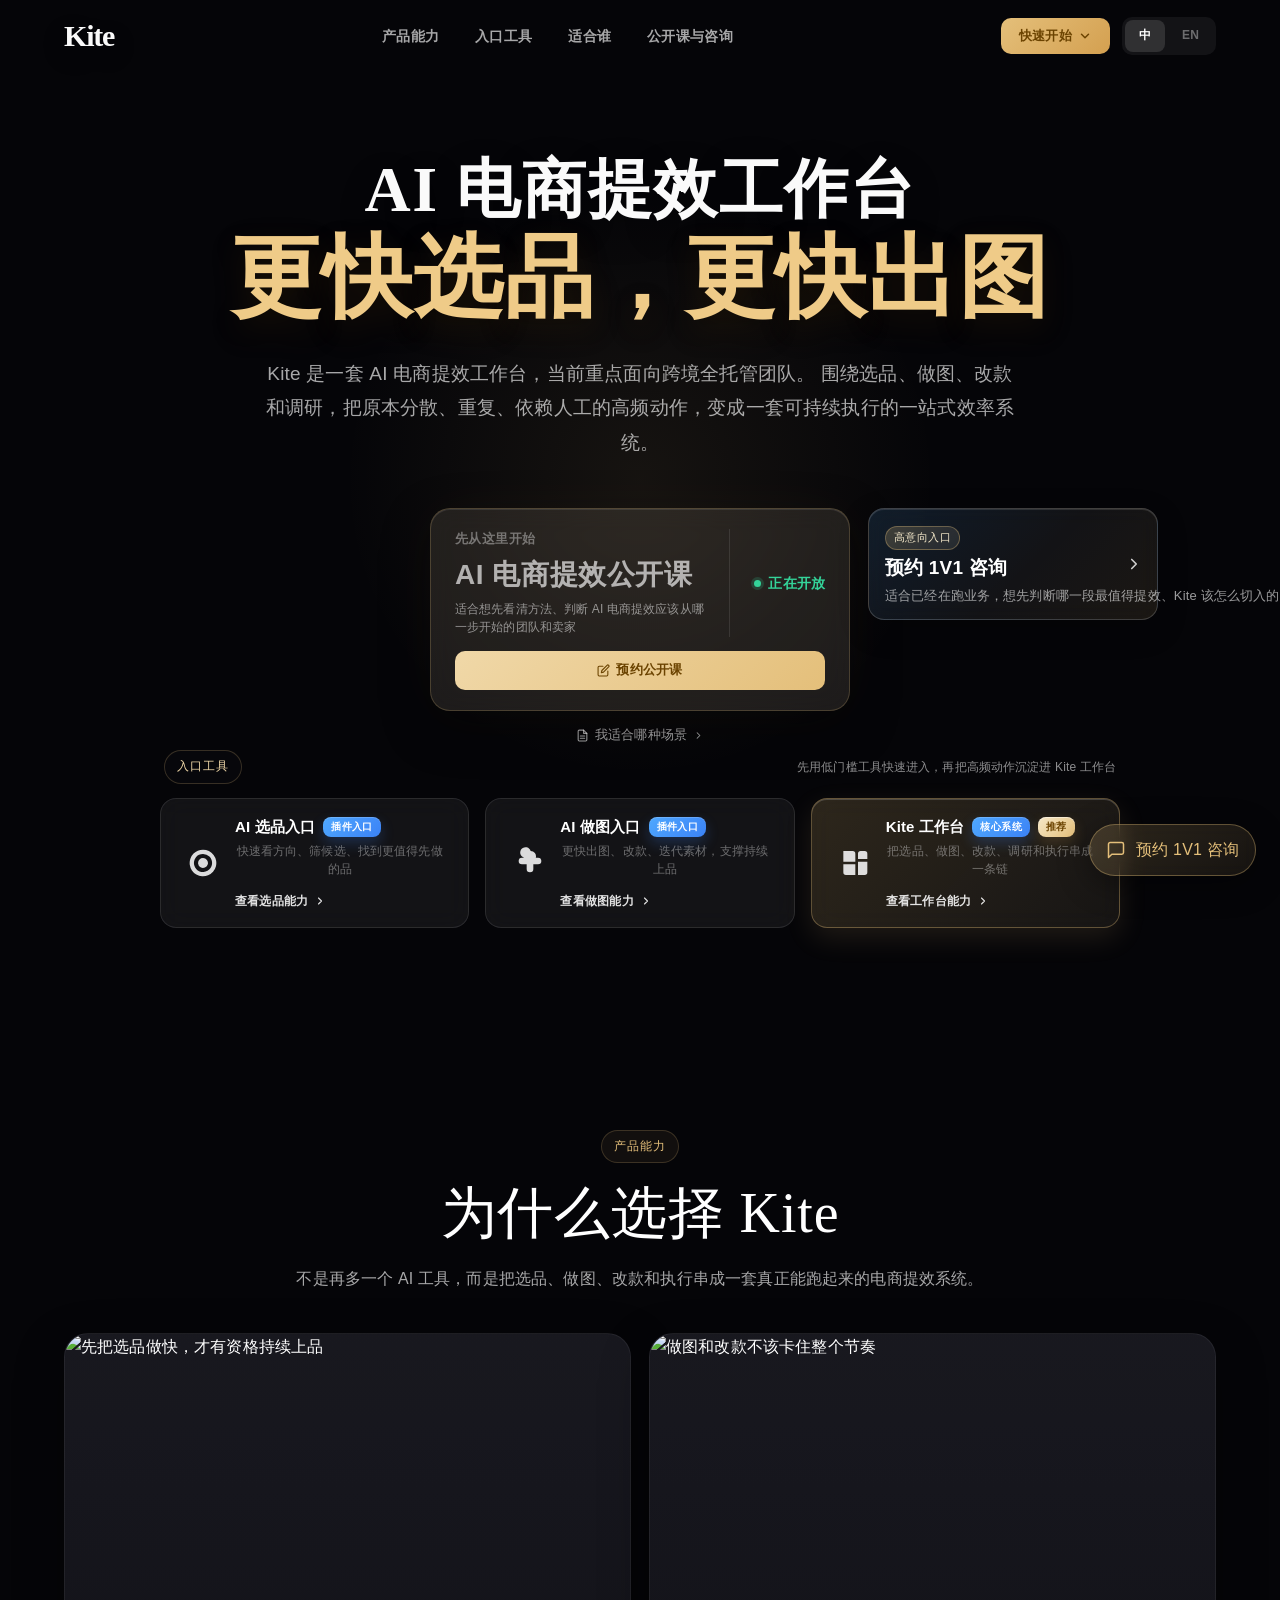
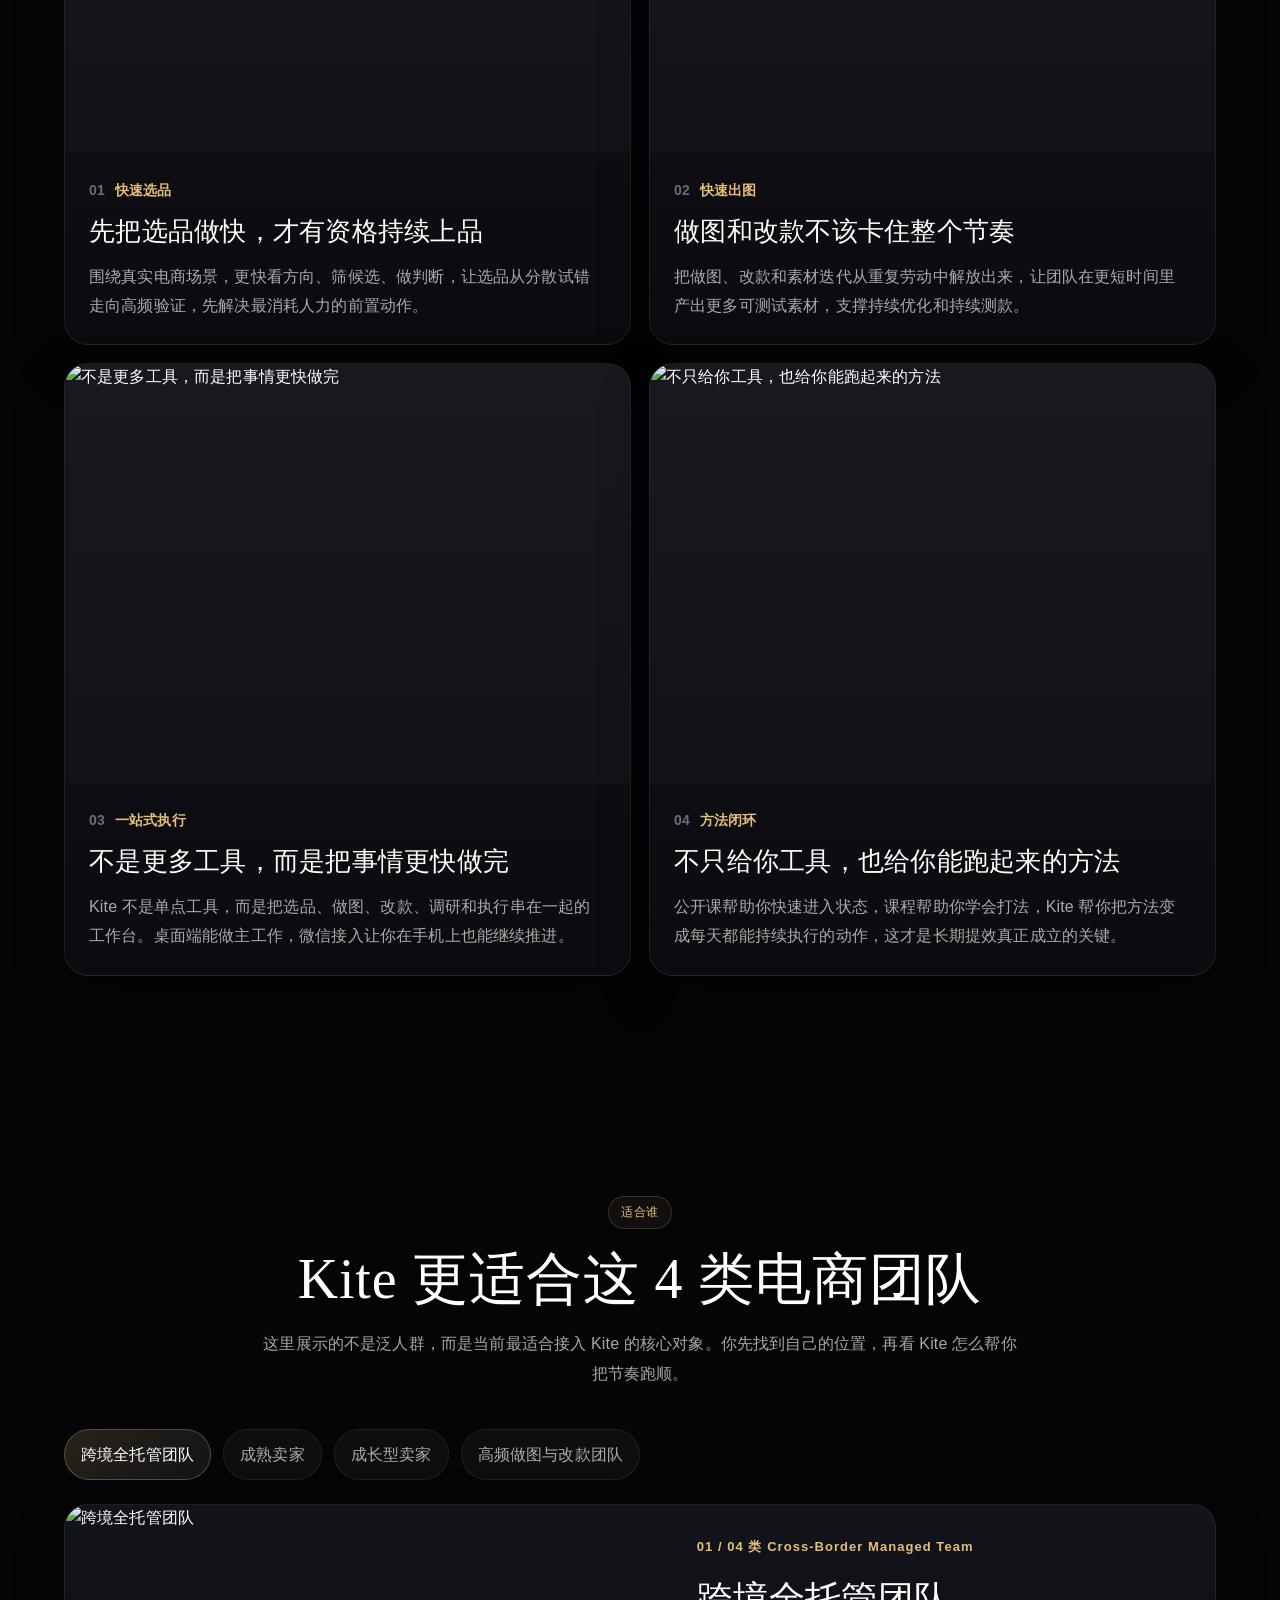
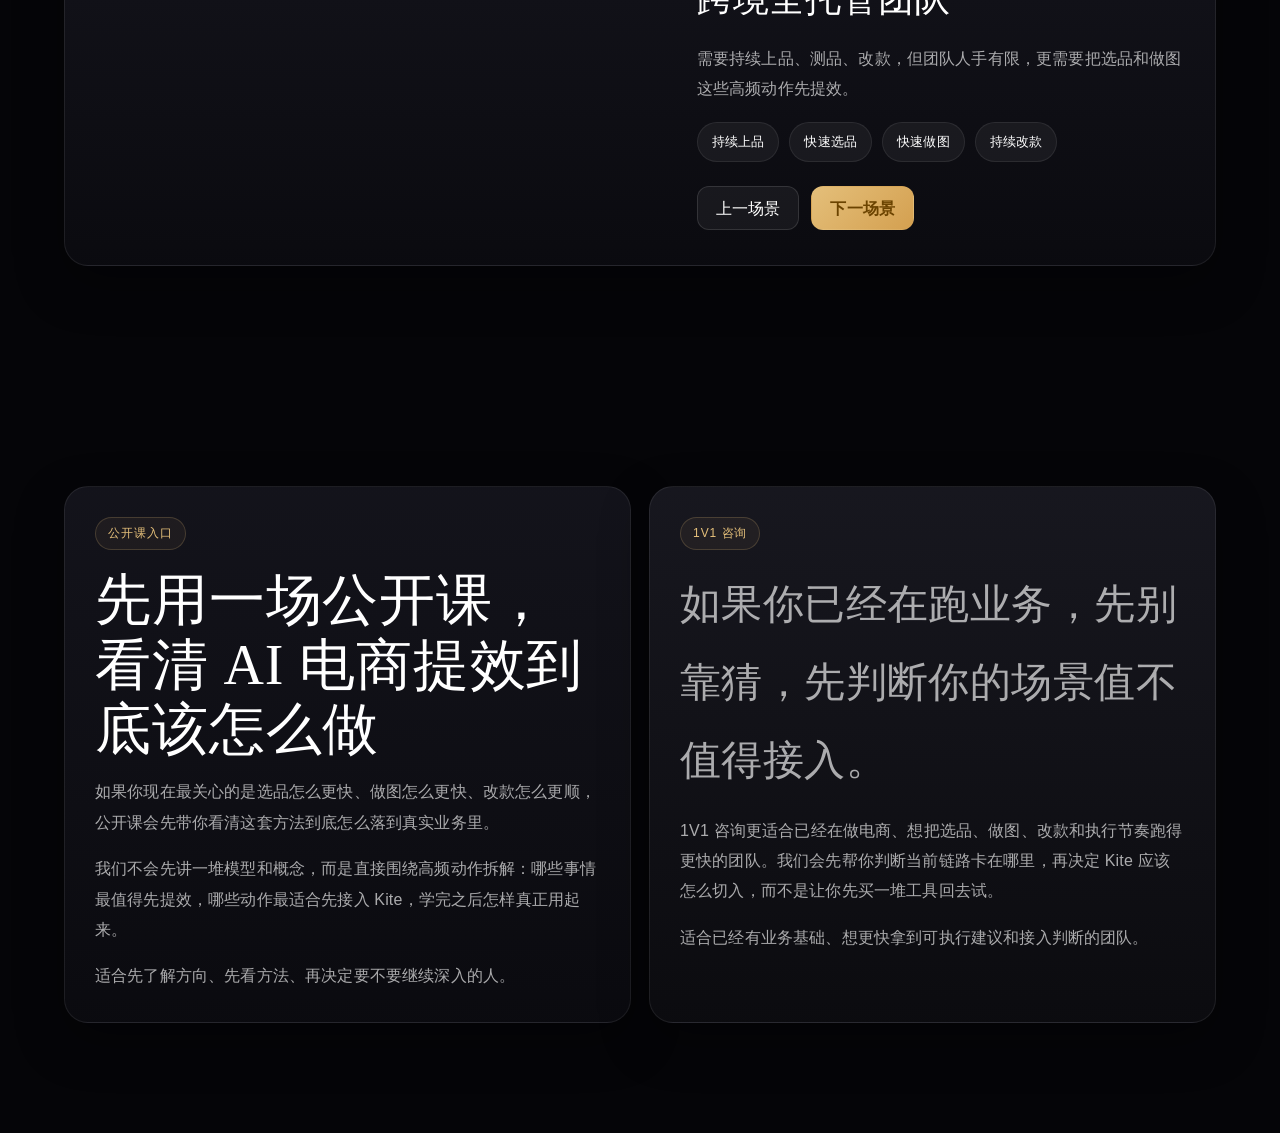
==== commit 90b75750: "Sync public homepage slogan update" ====
--- a/index.html
+++ b/index.html
@@ -1 +1 @@
-<!DOCTYPE html><html lang="zh-CN"><head><meta charSet="utf-8"/><meta name="viewport" content="width=device-width, initial-scale=1"/><link rel="preload" as="image" href="https://img.alicdn.com/imgextra/i2/O1CN01heJ1di1HdI3s6QN8W_!!6000000000780-2-tps-564-564.png"/><link rel="stylesheet" href="_next/static/chunks/0enfumll7f530.css" data-precedence="next"/><link rel="preload" as="script" fetchPriority="low" href="_next/static/chunks/0bzupvr5gt3k9.js"/><script src="_next/static/chunks/02i7dfk78~t~2.js" async=""></script><script src="_next/static/chunks/0e-wrhqh4h3r5.js" async=""></script><script src="_next/static/chunks/0bogtdbh.dcu1.js" async=""></script><script src="_next/static/chunks/turbopack-0-3isec9m4.4q.js" async=""></script><script src="_next/static/chunks/01xlw8hd842-c.js" async=""></script><script src="_next/static/chunks/0d3shmwh5_nmn.js" async=""></script><script src="_next/static/chunks/0b2n_svovxp6g.js" async=""></script><title>Kite | AI 业务操作系统</title><meta name="description" content="Kite 面向老板和操盘手，把插件引流、内容生产、方案输出、企业诊断与定制交付串成一套可执行的业务系统。"/><meta property="og:title" content="Kite | AI 业务操作系统"/><meta property="og:description" content="Kite 面向老板和操盘手，把插件引流、内容生产、方案输出、企业诊断与定制交付串成一套可执行的业务系统。"/><meta property="og:url" content="https://kite.local/"/><meta property="og:site_name" content="Kite"/><meta property="og:locale" content="zh_CN"/><meta property="og:image" content="https://img.alicdn.com/imgextra/i3/O1CN01dTAnE41wKPzIYi1yy_!!6000000006289-2-tps-300-300.png"/><meta property="og:type" content="website"/><meta name="twitter:card" content="summary_large_image"/><meta name="twitter:title" content="Kite | AI 业务操作系统"/><meta name="twitter:description" content="Kite 面向老板和操盘手，把插件引流、内容生产、方案输出、企业诊断与定制交付串成一套可执行的业务系统。"/><meta name="twitter:image" content="https://img.alicdn.com/imgextra/i3/O1CN01dTAnE41wKPzIYi1yy_!!6000000006289-2-tps-300-300.png"/><link rel="shortcut icon" href="https://img.alicdn.com/imgextra/i2/O1CN01FiY07k1ImHS60rWMi_!!6000000000935-2-tps-64-64.png"/><link rel="icon" href="/favicon.ico?favicon.0x3dzn~oxb6tn.ico" sizes="256x256" type="image/x-icon"/><link rel="icon" href="https://img.alicdn.com/imgextra/i2/O1CN01DyN8OO1Bzprc46cXu_!!6000000000017-2-tps-128-128.png" sizes="128x128" type="image/png"/><link rel="apple-touch-icon" href="https://img.alicdn.com/imgextra/i4/O1CN01gAB5F01Nq0l0jnlM4_!!6000000001620-2-tps-256-256.png" sizes="256x256" type="image/png"/><script src="_next/static/chunks/03~yq9q893hmn.js" noModule=""></script></head><body><div hidden=""><!--$--><!--/$--></div><main class="wk-page"><div class="wk-nav-shell"><div class="wk-container"><div class="wk-nav"><a class="wk-logo" href="#hero" aria-label="Kite 首页"><span class="wk-logo-zh">Kite</span></a><ul class="wk-nav-links"><li><a href="#advantages">产品能力</a></li><li><a href="#plugin-matrix">入口工具</a></li><li><a href="#oneteam">适合谁</a></li><li><a href="#mission">公开课与咨询</a></li></ul><div class="wk-nav-right"><div class="wk-dl-wrap"><button class="wk-nav-download" type="button" aria-expanded="false"><span>快速开始</span><svg class="wk-download-chevron" viewBox="0 0 24 24" fill="none" stroke="currentColor" stroke-width="2.5" stroke-linecap="round" stroke-linejoin="round" aria-hidden="true"><polyline points="6 9 12 15 18 9"></polyline></svg></button></div><div class="wk-lang-toggle" aria-label="语言切换"><button class="is-active" type="button">中</button><button type="button" aria-disabled="true">EN</button></div></div></div></div></div><section class="wk-hero" id="hero"><video class="wk-hero-video" autoPlay="" muted="" loop="" playsInline="" poster="/media/kite-hero-poster.jpg"><source src="/media/kite-hero.mp4" type="video/mp4"/></video><div class="wk-hero-overlay"></div><div class="wk-hero-glow"></div><div class="wk-hero-content"><h1 class="wk-hero-title"><span class="wk-hero-title-top">AI 电商提效工作台</span><span class="wk-hero-title-bottom">Kite 让选品与做图<span class="wk-hero-title-keep">系统化</span></span></h1><p class="wk-hero-sub">Kite 是一套 AI 电商提效工作台，当前重点面向跨境全托管团队。 围绕选品、做图、改款和调研，把原本分散、重复、依赖人工的高频动作，变成一套可持续执行的一站式效率系统。</p><div class="wk-invite-wrap"><div class="wk-invite-card wk-invite-card-available"><div class="wk-invite-card-left"><div class="wk-invite-top-row"><span class="wk-invite-card-header">先从这里开始</span><div class="wk-invite-code-wrap"><span class="wk-invite-code-value is-plain">AI 电商提效公开课</span></div><span class="wk-invite-card-note">适合想先看清方法、判断 AI 电商提效应该从哪一步开始的团队和卖家</span></div></div><div class="wk-invite-divider"></div><div class="wk-invite-card-right"><div class="wk-invite-status wk-invite-status-available"><span class="wk-invite-status-dot"></span><span>正在开放</span></div></div><a class="wk-invite-survey-btn" href="#public-class"><svg width="13" height="13" viewBox="0 0 24 24" fill="none" stroke="currentColor" stroke-width="2" stroke-linecap="round" stroke-linejoin="round" aria-hidden="true"><path d="M11 4H4a2 2 0 0 0-2 2v14a2 2 0 0 0 2 2h14a2 2 0 0 0 2-2v-7"></path><path d="M18.5 2.5a2.121 2.121 0 0 1 3 3L12 15l-4 1 1-4 9.5-9.5z"></path></svg><span>预约公开课</span></a></div><a class="wk-invite-claim-btn" href="#oneteam"><svg width="13" height="13" viewBox="0 0 24 24" fill="none" stroke="currentColor" stroke-width="2" stroke-linecap="round" stroke-linejoin="round" aria-hidden="true"><path d="M14 2H6a2 2 0 0 0-2 2v16a2 2 0 0 0 2 2h12a2 2 0 0 0 2-2V8z"></path><polyline points="14,2 14,8 20,8"></polyline><line x1="16" y1="13" x2="8" y2="13"></line><line x1="16" y1="17" x2="8" y2="17"></line></svg><span>我适合哪种场景</span><span class="wk-invite-claim-arrow"><svg viewBox="0 0 24 24" fill="none" stroke="currentColor" stroke-width="2.2" stroke-linecap="round" stroke-linejoin="round" aria-hidden="true"><polyline points="9,18 15,12 9,6"></polyline></svg></span></a><a class="wk-a1-promo-btn" href="#consulting"><div class="wk-a1-promo-text"><div class="wk-a1-promo-kicker">高意向入口</div><div class="wk-a1-promo-title">预约 1V1 咨询</div><div class="wk-a1-promo-sub">适合已经在跑业务，想先判断哪一段最值得提效、Kite 该怎么切入的团队</div></div><img class="wk-a1-promo-img" src="https://img.alicdn.com/imgextra/i2/O1CN01heJ1di1HdI3s6QN8W_!!6000000000780-2-tps-564-564.png" alt="Kite 场景咨询入口"/><span class="wk-a1-promo-arrow"><svg viewBox="0 0 24 24" fill="none" stroke="currentColor" stroke-width="2.2" stroke-linecap="round" stroke-linejoin="round" aria-hidden="true"><polyline points="9,18 15,12 9,6"></polyline></svg></span></a></div></div><div class="wk-hero-dl-shell" id="plugin-matrix"><div class="wk-hero-dl-heading"><span class="wk-hero-dl-kicker">入口工具</span><span class="wk-hero-dl-caption">先用低门槛工具快速进入，再把高频动作沉淀进 Kite 工作台</span></div><div class="wk-hero-dl-cards"><a class="wk-hero-dl-card" href="#plugin-matrix"><div class="wk-hero-dl-card-icon"><svg viewBox="0 0 24 24" aria-hidden="true"><path d="M12 2a10 10 0 1 1-7.07 2.93A9.94 9.94 0 0 1 12 2Zm0 3.2a6.8 6.8 0 1 0 4.81 1.99A6.75 6.75 0 0 0 12 5.2Zm0 3.1a3.7 3.7 0 1 1-2.61 1.09A3.68 3.68 0 0 1 12 8.3Z"></path></svg></div><div class="wk-hero-dl-card-body"><div class="wk-hero-dl-card-title">AI 选品入口<span class="wk-hero-dl-card-badge">插件入口</span></div><div class="wk-hero-dl-card-sub">快速看方向、筛候选、找到更值得先做的品</div><div class="wk-hero-dl-card-cta"><span>查看选品能力</span><span class="wk-hero-dl-card-arrow"><svg viewBox="0 0 24 24" fill="none" stroke="currentColor" stroke-width="2.2" stroke-linecap="round" stroke-linejoin="round" aria-hidden="true"><polyline points="9,18 15,12 9,6"></polyline></svg></span></div></div></a><a class="wk-hero-dl-card" href="#plugin-matrix"><div class="wk-hero-dl-card-icon"><svg viewBox="0 0 24 24" aria-hidden="true"><path d="M14 3a4 4 0 0 1 3.87 5h1.63A2.5 2.5 0 0 1 22 10.5a2.5 2.5 0 0 1-2.5 2.5H16v3.5a2.5 2.5 0 0 1-5 0V13H7.5a2.5 2.5 0 1 1 0-5H9.1A4 4 0 1 1 14 3Z"></path></svg></div><div class="wk-hero-dl-card-body"><div class="wk-hero-dl-card-title">AI 做图入口<span class="wk-hero-dl-card-badge">插件入口</span></div><div class="wk-hero-dl-card-sub">更快出图、改款、迭代素材，支撑持续上品</div><div class="wk-hero-dl-card-cta"><span>查看做图能力</span><span class="wk-hero-dl-card-arrow"><svg viewBox="0 0 24 24" fill="none" stroke="currentColor" stroke-width="2.2" stroke-linecap="round" stroke-linejoin="round" aria-hidden="true"><polyline points="9,18 15,12 9,6"></polyline></svg></span></div></div></a><a class="wk-hero-dl-card current-device" href="#advantages"><div class="wk-hero-dl-card-icon"><svg viewBox="0 0 24 24" aria-hidden="true"><path d="M4 3h7a2 2 0 0 1 2 2v6H4V3Zm0 10h9v8H6a2 2 0 0 1-2-2v-6Zm11-8a2 2 0 0 1 2-2h3a2 2 0 0 1 2 2v4h-7V5Zm0 6h7v8a2 2 0 0 1-2 2h-5v-8Z"></path></svg></div><div class="wk-hero-dl-card-body"><div class="wk-hero-dl-card-title">Kite 工作台<span class="wk-hero-dl-card-badge">核心系统</span><span class="wk-hero-dl-card-badge recommended">推荐</span></div><div class="wk-hero-dl-card-sub">把选品、做图、改款、调研和执行串成一条链</div><div class="wk-hero-dl-card-cta"><span>查看工作台能力</span><span class="wk-hero-dl-card-arrow"><svg viewBox="0 0 24 24" fill="none" stroke="currentColor" stroke-width="2.2" stroke-linecap="round" stroke-linejoin="round" aria-hidden="true"><polyline points="9,18 15,12 9,6"></polyline></svg></span></div></div></a></div></div></section><section class="wk-section" id="advantages"><div class="wk-container"><div class="wk-section-header"><span class="wk-section-kicker">产品能力</span><h2 class="wk-section-title wk-display">为什么选择 Kite</h2><p class="wk-section-sub">不是再多一个 AI 工具，而是把选品、做图、改款和执行串成一套真正能跑起来的电商提效系统。</p></div><div class="wk-feature-grid"><article class="wk-feature-card"><div class="wk-feature-image"><img src="https://img.alicdn.com/imgextra/i2/O1CN01v2Q51Q28YrsAayCAn_!!6000000007945-2-tps-3087-2280.png" alt="先把选品做快，才有资格持续上品" loading="lazy"/></div><div class="wk-feature-body"><div class="wk-feature-index"><span>01</span><strong>快速选品</strong></div><h3>先把选品做快，才有资格持续上品</h3><p>围绕真实电商场景，更快看方向、筛候选、做判断，让选品从分散试错走向高频验证，先解决最消耗人力的前置动作。</p></div></article><article class="wk-feature-card"><div class="wk-feature-image"><img src="https://img.alicdn.com/imgextra/i2/O1CN01LvmIHj1zcEElKiZnh_!!6000000006734-2-tps-3087-2280.png" alt="做图和改款不该卡住整个节奏" loading="lazy"/></div><div class="wk-feature-body"><div class="wk-feature-index"><span>02</span><strong>快速出图</strong></div><h3>做图和改款不该卡住整个节奏</h3><p>把做图、改款和素材迭代从重复劳动中解放出来，让团队在更短时间里产出更多可测试素材，支撑持续优化和持续测款。</p></div></article><article class="wk-feature-card"><div class="wk-feature-image"><img src="https://img.alicdn.com/imgextra/i4/O1CN01I7yqRh1nLUN6wUvV7_!!6000000005073-2-tps-3087-2280.png" alt="不是更多工具，而是把事情更快做完" loading="lazy"/></div><div class="wk-feature-body"><div class="wk-feature-index"><span>03</span><strong>一站式执行</strong></div><h3>不是更多工具，而是把事情更快做完</h3><p>Kite 不是单点工具，而是把选品、做图、改款、调研和执行串在一起的工作台。桌面端能做主工作，微信接入让你在手机上也能继续推进。</p></div></article><article class="wk-feature-card"><div class="wk-feature-image"><img src="https://img.alicdn.com/imgextra/i4/O1CN0101RhgK1GDM16YX7Hr_!!6000000000588-2-tps-3087-2280.png" alt="不只给你工具，也给你能跑起来的方法" loading="lazy"/></div><div class="wk-feature-body"><div class="wk-feature-index"><span>04</span><strong>方法闭环</strong></div><h3>不只给你工具，也给你能跑起来的方法</h3><p>公开课帮助你快速进入状态，课程帮助你学会打法，Kite 帮你把方法变成每天都能持续执行的动作，这才是长期提效真正成立的关键。</p></div></article></div></div></section><section class="wk-section" id="oneteam"><div class="wk-container"><div class="wk-section-header"><span class="wk-section-kicker">适合谁</span><h2 class="wk-section-title wk-display">Kite 更适合这 4 类电商团队</h2><p class="wk-section-sub">这里展示的不是泛人群，而是当前最适合接入 Kite 的核心对象。你先找到自己的位置，再看 Kite 怎么帮你把节奏跑顺。</p></div><div class="wk-scene-shell"><div class="wk-scene-tabs" role="tablist" aria-label="场景方案切换"><button class="wk-scene-tab is-active" type="button" aria-selected="true">跨境全托管团队</button><button class="wk-scene-tab" type="button" aria-selected="false">成熟卖家</button><button class="wk-scene-tab" type="button" aria-selected="false">成长型卖家</button><button class="wk-scene-tab" type="button" aria-selected="false">高频做图与改款团队</button></div><article class="wk-scene-card"><div class="wk-scene-visual"><img src="https://img.alicdn.com/imgextra/i1/O1CN01JjbcEz26DDvLlrVtd_!!6000000007627-2-tps-1611-1051.png" alt="跨境全托管团队" loading="lazy"/></div><div class="wk-scene-content"><span class="wk-scene-index">0<!-- -->1<!-- --> / 0<!-- -->4<!-- --> 类 <!-- -->Cross-Border Managed Team</span><h3 class="wk-display">跨境全托管团队</h3><p>需要持续上品、测品、改款，但团队人手有限，更需要把选品和做图这些高频动作先提效。</p><div class="wk-skill-tags"><span class="wk-skill-tag">持续上品</span><span class="wk-skill-tag">快速选品</span><span class="wk-skill-tag">快速做图</span><span class="wk-skill-tag">持续改款</span></div><div class="wk-scene-actions"><button type="button" class="wk-scene-button ghost">上一场景</button><button type="button" class="wk-scene-button gold">下一场景</button></div></div></article></div></div></section><section class="wk-section" id="mission"><div class="wk-container"><div class="wk-story-grid"><article class="wk-story-card" id="public-class"><span class="wk-section-kicker">公开课入口</span><h2 class="wk-section-title wk-display">先用一场公开课，看清 AI 电商提效到底该怎么做</h2><p>如果你现在最关心的是选品怎么更快、做图怎么更快、改款怎么更顺，公开课会先带你看清这套方法到底怎么落到真实业务里。</p><p>我们不会先讲一堆模型和概念，而是直接围绕高频动作拆解：哪些事情最值得先提效，哪些动作最适合先接入 Kite，学完之后怎样真正用起来。</p><p>适合先了解方向、先看方法、再决定要不要继续深入的人。</p></article><article class="wk-story-card quote" id="consulting"><span class="wk-section-kicker">1V1 咨询</span><p class="wk-quote wk-display">如果你已经在跑业务，先别靠猜，先判断你的场景值不值得接入。</p><p>1V1 咨询更适合已经在做电商、想把选品、做图、改款和执行节奏跑得更快的团队。我们会先帮你判断当前链路卡在哪里，再决定 Kite 应该怎么切入，而不是让你先买一堆工具回去试。</p><p>适合已经有业务基础、想更快拿到可执行建议和接入判断的团队。</p></article></div></div></section><a class="wk-support-fab" href="#consulting"><svg width="20" height="20" viewBox="0 0 24 24" fill="none" aria-hidden="true"><path d="M21 15a2 2 0 0 1-2 2H7l-4 4V5a2 2 0 0 1 2-2h14a2 2 0 0 1 2 2z" stroke="currentColor" stroke-width="1.8" stroke-linecap="round" stroke-linejoin="round"></path></svg><span>预约 1V1 咨询</span></a></main><!--$--><!--/$--><script src="_next/static/chunks/0bzupvr5gt3k9.js" id="_R_" async=""></script><script>(self.__next_f=self.__next_f||[]).push([0])</script><script>self.__next_f.push([1,"1:\"$Sreact.fragment\"\n2:I[39756,[\"/_next/static/chunks/01xlw8hd842-c.js\",\"/_next/static/chunks/0d3shmwh5_nmn.js\"],\"default\"]\n3:I[37457,[\"/_next/static/chunks/01xlw8hd842-c.js\",\"/_next/static/chunks/0d3shmwh5_nmn.js\"],\"default\"]\n4:I[47257,[\"/_next/static/chunks/01xlw8hd842-c.js\",\"/_next/static/chunks/0d3shmwh5_nmn.js\"],\"ClientPageRoot\"]\n5:I[52683,[\"/_next/static/chunks/01xlw8hd842-c.js\",\"/_next/static/chunks/0d3shmwh5_nmn.js\",\"/_next/static/chunks/0b2n_svovxp6g.js\"],\"default\"]\n8:I[97367,[\"/_next/static/chunks/01xlw8hd842-c.js\",\"/_next/static/chunks/0d3shmwh5_nmn.js\"],\"OutletBoundary\"]\n9:\"$Sreact.suspense\"\nb:I[97367,[\"/_next/static/chunks/01xlw8hd842-c.js\",\"/_next/static/chunks/0d3shmwh5_nmn.js\"],\"ViewportBoundary\"]\nd:I[97367,[\"/_next/static/chunks/01xlw8hd842-c.js\",\"/_next/static/chunks/0d3shmwh5_nmn.js\"],\"MetadataBoundary\"]\nf:I[68027,[\"/_next/static/chunks/01xlw8hd842-c.js\",\"/_next/static/chunks/0d3shmwh5_nmn.js\"],\"default\",1]\n:HL[\"/_next/static/chunks/0enfumll7f530.css\",\"style\"]\n"])</script><script>self.__next_f.push([1,"0:{\"P\":null,\"c\":[\"\",\"\"],\"q\":\"\",\"i\":false,\"f\":[[[\"\",{\"children\":[\"__PAGE__\",{}]},\"$undefined\",\"$undefined\",16],[[\"$\",\"$1\",\"c\",{\"children\":[[[\"$\",\"link\",\"0\",{\"rel\":\"stylesheet\",\"href\":\"/_next/static/chunks/0enfumll7f530.css\",\"precedence\":\"next\",\"crossOrigin\":\"$undefined\",\"nonce\":\"$undefined\"}],[\"$\",\"script\",\"script-0\",{\"src\":\"/_next/static/chunks/01xlw8hd842-c.js\",\"async\":true,\"nonce\":\"$undefined\"}],[\"$\",\"script\",\"script-1\",{\"src\":\"/_next/static/chunks/0d3shmwh5_nmn.js\",\"async\":true,\"nonce\":\"$undefined\"}]],[\"$\",\"html\",null,{\"lang\":\"zh-CN\",\"children\":[\"$\",\"body\",null,{\"children\":[\"$\",\"$L2\",null,{\"parallelRouterKey\":\"children\",\"error\":\"$undefined\",\"errorStyles\":\"$undefined\",\"errorScripts\":\"$undefined\",\"template\":[\"$\",\"$L3\",null,{}],\"templateStyles\":\"$undefined\",\"templateScripts\":\"$undefined\",\"notFound\":[[[\"$\",\"title\",null,{\"children\":\"404: This page could not be found.\"}],[\"$\",\"div\",null,{\"style\":{\"fontFamily\":\"system-ui,\\\"Segoe UI\\\",Roboto,Helvetica,Arial,sans-serif,\\\"Apple Color Emoji\\\",\\\"Segoe UI Emoji\\\"\",\"height\":\"100vh\",\"textAlign\":\"center\",\"display\":\"flex\",\"flexDirection\":\"column\",\"alignItems\":\"center\",\"justifyContent\":\"center\"},\"children\":[\"$\",\"div\",null,{\"children\":[[\"$\",\"style\",null,{\"dangerouslySetInnerHTML\":{\"__html\":\"body{color:#000;background:#fff;margin:0}.next-error-h1{border-right:1px solid rgba(0,0,0,.3)}@media (prefers-color-scheme:dark){body{color:#fff;background:#000}.next-error-h1{border-right:1px solid rgba(255,255,255,.3)}}\"}}],[\"$\",\"h1\",null,{\"className\":\"next-error-h1\",\"style\":{\"display\":\"inline-block\",\"margin\":\"0 20px 0 0\",\"padding\":\"0 23px 0 0\",\"fontSize\":24,\"fontWeight\":500,\"verticalAlign\":\"top\",\"lineHeight\":\"49px\"},\"children\":404}],[\"$\",\"div\",null,{\"style\":{\"display\":\"inline-block\"},\"children\":[\"$\",\"h2\",null,{\"style\":{\"fontSize\":14,\"fontWeight\":400,\"lineHeight\":\"49px\",\"margin\":0},\"children\":\"This page could not be found.\"}]}]]}]}]],[]],\"forbidden\":\"$undefined\",\"unauthorized\":\"$undefined\"}]}]}]]}],{\"children\":[[\"$\",\"$1\",\"c\",{\"children\":[[\"$\",\"$L4\",null,{\"Component\":\"$5\",\"serverProvidedParams\":{\"searchParams\":{},\"params\":{},\"promises\":[\"$@6\",\"$@7\"]}}],[[\"$\",\"script\",\"script-0\",{\"src\":\"/_next/static/chunks/0b2n_svovxp6g.js\",\"async\":true,\"nonce\":\"$undefined\"}]],[\"$\",\"$L8\",null,{\"children\":[\"$\",\"$9\",null,{\"name\":\"Next.MetadataOutlet\",\"children\":\"$@a\"}]}]]}],{},null,false,null]},null,false,null],[\"$\",\"$1\",\"h\",{\"children\":[null,[\"$\",\"$Lb\",null,{\"children\":\"$Lc\"}],[\"$\",\"div\",null,{\"hidden\":true,\"children\":[\"$\",\"$Ld\",null,{\"children\":[\"$\",\"$9\",null,{\"name\":\"Next.Metadata\",\"children\":\"$Le\"}]}]}],null]}],false]],\"m\":\"$undefined\",\"G\":[\"$f\",[[\"$\",\"link\",\"0\",{\"rel\":\"stylesheet\",\"href\":\"/_next/static/chunks/0enfumll7f530.css\",\"precedence\":\"next\",\"crossOrigin\":\"$undefined\",\"nonce\":\"$undefined\"}]]],\"S\":true,\"h\":null,\"s\":\"$undefined\",\"l\":\"$undefined\",\"p\":\"$undefined\",\"d\":\"$undefined\",\"b\":\"dAgVnSBj2BXPEJjJG954-\"}\n"])</script><script>self.__next_f.push([1,"6:{}\n7:\"$0:f:0:1:1:children:0:props:children:0:props:serverProvidedParams:params\"\n"])</script><script>self.__next_f.push([1,"c:[[\"$\",\"meta\",\"0\",{\"charSet\":\"utf-8\"}],[\"$\",\"meta\",\"1\",{\"name\":\"viewport\",\"content\":\"width=device-width, initial-scale=1\"}]]\n"])</script><script>self.__next_f.push([1,"10:I[27201,[\"/_next/static/chunks/01xlw8hd842-c.js\",\"/_next/static/chunks/0d3shmwh5_nmn.js\"],\"IconMark\"]\na:null\n"])</script><script>self.__next_f.push([1,"e:[[\"$\",\"title\",\"0\",{\"children\":\"Kite | AI 业务操作系统\"}],[\"$\",\"meta\",\"1\",{\"name\":\"description\",\"content\":\"Kite 面向老板和操盘手，把插件引流、内容生产、方案输出、企业诊断与定制交付串成一套可执行的业务系统。\"}],[\"$\",\"meta\",\"2\",{\"property\":\"og:title\",\"content\":\"Kite | AI 业务操作系统\"}],[\"$\",\"meta\",\"3\",{\"property\":\"og:description\",\"content\":\"Kite 面向老板和操盘手，把插件引流、内容生产、方案输出、企业诊断与定制交付串成一套可执行的业务系统。\"}],[\"$\",\"meta\",\"4\",{\"property\":\"og:url\",\"content\":\"https://kite.local/\"}],[\"$\",\"meta\",\"5\",{\"property\":\"og:site_name\",\"content\":\"Kite\"}],[\"$\",\"meta\",\"6\",{\"property\":\"og:locale\",\"content\":\"zh_CN\"}],[\"$\",\"meta\",\"7\",{\"property\":\"og:image\",\"content\":\"https://img.alicdn.com/imgextra/i3/O1CN01dTAnE41wKPzIYi1yy_!!6000000006289-2-tps-300-300.png\"}],[\"$\",\"meta\",\"8\",{\"property\":\"og:type\",\"content\":\"website\"}],[\"$\",\"meta\",\"9\",{\"name\":\"twitter:card\",\"content\":\"summary_large_image\"}],[\"$\",\"meta\",\"10\",{\"name\":\"twitter:title\",\"content\":\"Kite | AI 业务操作系统\"}],[\"$\",\"meta\",\"11\",{\"name\":\"twitter:description\",\"content\":\"Kite 面向老板和操盘手，把插件引流、内容生产、方案输出、企业诊断与定制交付串成一套可执行的业务系统。\"}],[\"$\",\"meta\",\"12\",{\"name\":\"twitter:image\",\"content\":\"https://img.alicdn.com/imgextra/i3/O1CN01dTAnE41wKPzIYi1yy_!!6000000006289-2-tps-300-300.png\"}],[\"$\",\"link\",\"13\",{\"rel\":\"shortcut icon\",\"href\":\"https://img.alicdn.com/imgextra/i2/O1CN01FiY07k1ImHS60rWMi_!!6000000000935-2-tps-64-64.png\"}],[\"$\",\"link\",\"14\",{\"rel\":\"icon\",\"href\":\"/favicon.ico?favicon.0x3dzn~oxb6tn.ico\",\"sizes\":\"256x256\",\"type\":\"image/x-icon\"}],[\"$\",\"link\",\"15\",{\"rel\":\"icon\",\"href\":\"https://img.alicdn.com/imgextra/i2/O1CN01DyN8OO1Bzprc46cXu_!!6000000000017-2-tps-128-128.png\",\"sizes\":\"128x128\",\"type\":\"image/png\"}],[\"$\",\"link\",\"16\",{\"rel\":\"apple-touch-icon\",\"href\":\"https://img.alicdn.com/imgextra/i4/O1CN01gAB5F01Nq0l0jnlM4_!!6000000001620-2-tps-256-256.png\",\"sizes\":\"256x256\",\"type\":\"image/png\"}],[\"$\",\"$L10\",\"17\",{}]]\n"])</script></body></html>
+<!DOCTYPE html><html lang="zh-CN"><head><meta charSet="utf-8"/><meta name="viewport" content="width=device-width, initial-scale=1"/><link rel="stylesheet" href="_next/static/chunks/0enfumll7f530.css" data-precedence="next"/><link rel="preload" as="script" fetchPriority="low" href="_next/static/chunks/0bzupvr5gt3k9.js"/><script src="_next/static/chunks/02i7dfk78~t~2.js" async=""></script><script src="_next/static/chunks/0e-wrhqh4h3r5.js" async=""></script><script src="_next/static/chunks/0bogtdbh.dcu1.js" async=""></script><script src="_next/static/chunks/turbopack-0-3isec9m4.4q.js" async=""></script><script src="_next/static/chunks/01xlw8hd842-c.js" async=""></script><script src="_next/static/chunks/0d3shmwh5_nmn.js" async=""></script><script src="_next/static/chunks/17b5oq5c~ikx..js" async=""></script><title>Kite | AI 业务操作系统</title><meta name="description" content="Kite 面向老板和操盘手，把插件引流、内容生产、方案输出、企业诊断与定制交付串成一套可执行的业务系统。"/><meta property="og:title" content="Kite | AI 业务操作系统"/><meta property="og:description" content="Kite 面向老板和操盘手，把插件引流、内容生产、方案输出、企业诊断与定制交付串成一套可执行的业务系统。"/><meta property="og:url" content="https://kite.local/"/><meta property="og:site_name" content="Kite"/><meta property="og:locale" content="zh_CN"/><meta property="og:image" content="https://img.alicdn.com/imgextra/i3/O1CN01dTAnE41wKPzIYi1yy_!!6000000006289-2-tps-300-300.png"/><meta property="og:type" content="website"/><meta name="twitter:card" content="summary_large_image"/><meta name="twitter:title" content="Kite | AI 业务操作系统"/><meta name="twitter:description" content="Kite 面向老板和操盘手，把插件引流、内容生产、方案输出、企业诊断与定制交付串成一套可执行的业务系统。"/><meta name="twitter:image" content="https://img.alicdn.com/imgextra/i3/O1CN01dTAnE41wKPzIYi1yy_!!6000000006289-2-tps-300-300.png"/><link rel="shortcut icon" href="https://img.alicdn.com/imgextra/i2/O1CN01FiY07k1ImHS60rWMi_!!6000000000935-2-tps-64-64.png"/><link rel="icon" href="/favicon.ico?favicon.0x3dzn~oxb6tn.ico" sizes="256x256" type="image/x-icon"/><link rel="icon" href="https://img.alicdn.com/imgextra/i2/O1CN01DyN8OO1Bzprc46cXu_!!6000000000017-2-tps-128-128.png" sizes="128x128" type="image/png"/><link rel="apple-touch-icon" href="https://img.alicdn.com/imgextra/i4/O1CN01gAB5F01Nq0l0jnlM4_!!6000000001620-2-tps-256-256.png" sizes="256x256" type="image/png"/><script src="_next/static/chunks/03~yq9q893hmn.js" noModule=""></script></head><body><div hidden=""><!--$--><!--/$--></div><main class="wk-page"><div class="wk-nav-shell"><div class="wk-container"><div class="wk-nav"><a class="wk-logo" href="#hero" aria-label="Kite 首页"><span class="wk-logo-zh">Kite</span></a><ul class="wk-nav-links"><li><a href="#advantages">产品能力</a></li><li><a href="#plugin-matrix">入口工具</a></li><li><a href="#oneteam">适合谁</a></li><li><a href="#mission">公开课与咨询</a></li></ul><div class="wk-nav-right"><div class="wk-dl-wrap"><button class="wk-nav-download" type="button" aria-expanded="false"><span>快速开始</span><svg class="wk-download-chevron" viewBox="0 0 24 24" fill="none" stroke="currentColor" stroke-width="2.5" stroke-linecap="round" stroke-linejoin="round" aria-hidden="true"><polyline points="6 9 12 15 18 9"></polyline></svg></button></div><div class="wk-lang-toggle" aria-label="语言切换"><button class="is-active" type="button">中</button><button type="button" aria-disabled="true">EN</button></div></div></div></div></div><section class="wk-hero" id="hero"><video class="wk-hero-video" autoPlay="" muted="" loop="" playsInline="" poster="/media/kite-hero-poster.jpg"><source src="/media/kite-hero.mp4" type="video/mp4"/></video><div class="wk-hero-overlay"></div><div class="wk-hero-glow"></div><div class="wk-hero-content"><h1 class="wk-hero-title"><span class="wk-hero-title-top">AI 电商提效工作台</span><span class="wk-hero-title-bottom">更快选品，更快出图</span></h1><p class="wk-hero-sub">Kite 是一套 AI 电商提效工作台，当前重点面向跨境全托管团队。 围绕选品、做图、改款和调研，把原本分散、重复、依赖人工的高频动作，变成一套可持续执行的一站式效率系统。</p><div class="wk-invite-wrap"><div class="wk-invite-card wk-invite-card-available"><div class="wk-invite-card-left"><div class="wk-invite-top-row"><span class="wk-invite-card-header">先从这里开始</span><div class="wk-invite-code-wrap"><span class="wk-invite-code-value is-plain">AI 电商提效公开课</span></div><span class="wk-invite-card-note">适合想先看清方法、判断 AI 电商提效应该从哪一步开始的团队和卖家</span></div></div><div class="wk-invite-divider"></div><div class="wk-invite-card-right"><div class="wk-invite-status wk-invite-status-available"><span class="wk-invite-status-dot"></span><span>正在开放</span></div></div><a class="wk-invite-survey-btn" href="#public-class"><svg width="13" height="13" viewBox="0 0 24 24" fill="none" stroke="currentColor" stroke-width="2" stroke-linecap="round" stroke-linejoin="round" aria-hidden="true"><path d="M11 4H4a2 2 0 0 0-2 2v14a2 2 0 0 0 2 2h14a2 2 0 0 0 2-2v-7"></path><path d="M18.5 2.5a2.121 2.121 0 0 1 3 3L12 15l-4 1 1-4 9.5-9.5z"></path></svg><span>预约公开课</span></a></div><a class="wk-invite-claim-btn" href="#oneteam"><svg width="13" height="13" viewBox="0 0 24 24" fill="none" stroke="currentColor" stroke-width="2" stroke-linecap="round" stroke-linejoin="round" aria-hidden="true"><path d="M14 2H6a2 2 0 0 0-2 2v16a2 2 0 0 0 2 2h12a2 2 0 0 0 2-2V8z"></path><polyline points="14,2 14,8 20,8"></polyline><line x1="16" y1="13" x2="8" y2="13"></line><line x1="16" y1="17" x2="8" y2="17"></line></svg><span>我适合哪种场景</span><span class="wk-invite-claim-arrow"><svg viewBox="0 0 24 24" fill="none" stroke="currentColor" stroke-width="2.2" stroke-linecap="round" stroke-linejoin="round" aria-hidden="true"><polyline points="9,18 15,12 9,6"></polyline></svg></span></a><a class="wk-a1-promo-btn" href="#consulting"><div class="wk-a1-promo-text"><div class="wk-a1-promo-kicker">高意向入口</div><div class="wk-a1-promo-title">预约 1V1 咨询</div><div class="wk-a1-promo-sub">适合已经在跑业务，想先判断哪一段最值得提效、Kite 该怎么切入的团队</div></div><span class="wk-a1-promo-arrow"><svg viewBox="0 0 24 24" fill="none" stroke="currentColor" stroke-width="2.2" stroke-linecap="round" stroke-linejoin="round" aria-hidden="true"><polyline points="9,18 15,12 9,6"></polyline></svg></span></a></div></div><div class="wk-hero-dl-shell" id="plugin-matrix"><div class="wk-hero-dl-heading"><span class="wk-hero-dl-kicker">入口工具</span><span class="wk-hero-dl-caption">先用低门槛工具快速进入，再把高频动作沉淀进 Kite 工作台</span></div><div class="wk-hero-dl-cards"><a class="wk-hero-dl-card" href="#plugin-matrix"><div class="wk-hero-dl-card-icon"><svg viewBox="0 0 24 24" aria-hidden="true"><path d="M12 2a10 10 0 1 1-7.07 2.93A9.94 9.94 0 0 1 12 2Zm0 3.2a6.8 6.8 0 1 0 4.81 1.99A6.75 6.75 0 0 0 12 5.2Zm0 3.1a3.7 3.7 0 1 1-2.61 1.09A3.68 3.68 0 0 1 12 8.3Z"></path></svg></div><div class="wk-hero-dl-card-body"><div class="wk-hero-dl-card-title">AI 选品入口<span class="wk-hero-dl-card-badge">插件入口</span></div><div class="wk-hero-dl-card-sub">快速看方向、筛候选、找到更值得先做的品</div><div class="wk-hero-dl-card-cta"><span>查看选品能力</span><span class="wk-hero-dl-card-arrow"><svg viewBox="0 0 24 24" fill="none" stroke="currentColor" stroke-width="2.2" stroke-linecap="round" stroke-linejoin="round" aria-hidden="true"><polyline points="9,18 15,12 9,6"></polyline></svg></span></div></div></a><a class="wk-hero-dl-card" href="#plugin-matrix"><div class="wk-hero-dl-card-icon"><svg viewBox="0 0 24 24" aria-hidden="true"><path d="M14 3a4 4 0 0 1 3.87 5h1.63A2.5 2.5 0 0 1 22 10.5a2.5 2.5 0 0 1-2.5 2.5H16v3.5a2.5 2.5 0 0 1-5 0V13H7.5a2.5 2.5 0 1 1 0-5H9.1A4 4 0 1 1 14 3Z"></path></svg></div><div class="wk-hero-dl-card-body"><div class="wk-hero-dl-card-title">AI 做图入口<span class="wk-hero-dl-card-badge">插件入口</span></div><div class="wk-hero-dl-card-sub">更快出图、改款、迭代素材，支撑持续上品</div><div class="wk-hero-dl-card-cta"><span>查看做图能力</span><span class="wk-hero-dl-card-arrow"><svg viewBox="0 0 24 24" fill="none" stroke="currentColor" stroke-width="2.2" stroke-linecap="round" stroke-linejoin="round" aria-hidden="true"><polyline points="9,18 15,12 9,6"></polyline></svg></span></div></div></a><a class="wk-hero-dl-card current-device" href="#advantages"><div class="wk-hero-dl-card-icon"><svg viewBox="0 0 24 24" aria-hidden="true"><path d="M4 3h7a2 2 0 0 1 2 2v6H4V3Zm0 10h9v8H6a2 2 0 0 1-2-2v-6Zm11-8a2 2 0 0 1 2-2h3a2 2 0 0 1 2 2v4h-7V5Zm0 6h7v8a2 2 0 0 1-2 2h-5v-8Z"></path></svg></div><div class="wk-hero-dl-card-body"><div class="wk-hero-dl-card-title">Kite 工作台<span class="wk-hero-dl-card-badge">核心系统</span><span class="wk-hero-dl-card-badge recommended">推荐</span></div><div class="wk-hero-dl-card-sub">把选品、做图、改款、调研和执行串成一条链</div><div class="wk-hero-dl-card-cta"><span>查看工作台能力</span><span class="wk-hero-dl-card-arrow"><svg viewBox="0 0 24 24" fill="none" stroke="currentColor" stroke-width="2.2" stroke-linecap="round" stroke-linejoin="round" aria-hidden="true"><polyline points="9,18 15,12 9,6"></polyline></svg></span></div></div></a></div></div></section><section class="wk-section" id="advantages"><div class="wk-container"><div class="wk-section-header"><span class="wk-section-kicker">产品能力</span><h2 class="wk-section-title wk-display">为什么选择 Kite</h2><p class="wk-section-sub">不是再多一个 AI 工具，而是把选品、做图、改款和执行串成一套真正能跑起来的电商提效系统。</p></div><div class="wk-feature-grid"><article class="wk-feature-card"><div class="wk-feature-image"><img src="https://img.alicdn.com/imgextra/i2/O1CN01v2Q51Q28YrsAayCAn_!!6000000007945-2-tps-3087-2280.png" alt="先把选品做快，才有资格持续上品" loading="lazy"/></div><div class="wk-feature-body"><div class="wk-feature-index"><span>01</span><strong>快速选品</strong></div><h3>先把选品做快，才有资格持续上品</h3><p>围绕真实电商场景，更快看方向、筛候选、做判断，让选品从分散试错走向高频验证，先解决最消耗人力的前置动作。</p></div></article><article class="wk-feature-card"><div class="wk-feature-image"><img src="https://img.alicdn.com/imgextra/i2/O1CN01LvmIHj1zcEElKiZnh_!!6000000006734-2-tps-3087-2280.png" alt="做图和改款不该卡住整个节奏" loading="lazy"/></div><div class="wk-feature-body"><div class="wk-feature-index"><span>02</span><strong>快速出图</strong></div><h3>做图和改款不该卡住整个节奏</h3><p>把做图、改款和素材迭代从重复劳动中解放出来，让团队在更短时间里产出更多可测试素材，支撑持续优化和持续测款。</p></div></article><article class="wk-feature-card"><div class="wk-feature-image"><img src="https://img.alicdn.com/imgextra/i4/O1CN01I7yqRh1nLUN6wUvV7_!!6000000005073-2-tps-3087-2280.png" alt="不是更多工具，而是把事情更快做完" loading="lazy"/></div><div class="wk-feature-body"><div class="wk-feature-index"><span>03</span><strong>一站式执行</strong></div><h3>不是更多工具，而是把事情更快做完</h3><p>Kite 不是单点工具，而是把选品、做图、改款、调研和执行串在一起的工作台。桌面端能做主工作，微信接入让你在手机上也能继续推进。</p></div></article><article class="wk-feature-card"><div class="wk-feature-image"><img src="https://img.alicdn.com/imgextra/i4/O1CN0101RhgK1GDM16YX7Hr_!!6000000000588-2-tps-3087-2280.png" alt="不只给你工具，也给你能跑起来的方法" loading="lazy"/></div><div class="wk-feature-body"><div class="wk-feature-index"><span>04</span><strong>方法闭环</strong></div><h3>不只给你工具，也给你能跑起来的方法</h3><p>公开课帮助你快速进入状态，课程帮助你学会打法，Kite 帮你把方法变成每天都能持续执行的动作，这才是长期提效真正成立的关键。</p></div></article></div></div></section><section class="wk-section" id="oneteam"><div class="wk-container"><div class="wk-section-header"><span class="wk-section-kicker">适合谁</span><h2 class="wk-section-title wk-display">Kite 更适合这 4 类电商团队</h2><p class="wk-section-sub">这里展示的不是泛人群，而是当前最适合接入 Kite 的核心对象。你先找到自己的位置，再看 Kite 怎么帮你把节奏跑顺。</p></div><div class="wk-scene-shell"><div class="wk-scene-tabs" role="tablist" aria-label="场景方案切换"><button class="wk-scene-tab is-active" type="button" aria-selected="true">跨境全托管团队</button><button class="wk-scene-tab" type="button" aria-selected="false">成熟卖家</button><button class="wk-scene-tab" type="button" aria-selected="false">成长型卖家</button><button class="wk-scene-tab" type="button" aria-selected="false">高频做图与改款团队</button></div><article class="wk-scene-card"><div class="wk-scene-visual"><img src="https://img.alicdn.com/imgextra/i1/O1CN01JjbcEz26DDvLlrVtd_!!6000000007627-2-tps-1611-1051.png" alt="跨境全托管团队" loading="lazy"/></div><div class="wk-scene-content"><span class="wk-scene-index">0<!-- -->1<!-- --> / 0<!-- -->4<!-- --> 类 <!-- -->Cross-Border Managed Team</span><h3 class="wk-display">跨境全托管团队</h3><p>需要持续上品、测品、改款，但团队人手有限，更需要把选品和做图这些高频动作先提效。</p><div class="wk-skill-tags"><span class="wk-skill-tag">持续上品</span><span class="wk-skill-tag">快速选品</span><span class="wk-skill-tag">快速做图</span><span class="wk-skill-tag">持续改款</span></div><div class="wk-scene-actions"><button type="button" class="wk-scene-button ghost">上一场景</button><button type="button" class="wk-scene-button gold">下一场景</button></div></div></article></div></div></section><section class="wk-section" id="mission"><div class="wk-container"><div class="wk-story-grid"><article class="wk-story-card" id="public-class"><span class="wk-section-kicker">公开课入口</span><h2 class="wk-section-title wk-display">先用一场公开课，看清 AI 电商提效到底该怎么做</h2><p>如果你现在最关心的是选品怎么更快、做图怎么更快、改款怎么更顺，公开课会先带你看清这套方法到底怎么落到真实业务里。</p><p>我们不会先讲一堆模型和概念，而是直接围绕高频动作拆解：哪些事情最值得先提效，哪些动作最适合先接入 Kite，学完之后怎样真正用起来。</p><p>适合先了解方向、先看方法、再决定要不要继续深入的人。</p></article><article class="wk-story-card quote" id="consulting"><span class="wk-section-kicker">1V1 咨询</span><p class="wk-quote wk-display">如果你已经在跑业务，先别靠猜，先判断你的场景值不值得接入。</p><p>1V1 咨询更适合已经在做电商、想把选品、做图、改款和执行节奏跑得更快的团队。我们会先帮你判断当前链路卡在哪里，再决定 Kite 应该怎么切入，而不是让你先买一堆工具回去试。</p><p>适合已经有业务基础、想更快拿到可执行建议和接入判断的团队。</p></article></div></div></section><a class="wk-support-fab" href="#consulting"><svg width="20" height="20" viewBox="0 0 24 24" fill="none" aria-hidden="true"><path d="M21 15a2 2 0 0 1-2 2H7l-4 4V5a2 2 0 0 1 2-2h14a2 2 0 0 1 2 2z" stroke="currentColor" stroke-width="1.8" stroke-linecap="round" stroke-linejoin="round"></path></svg><span>预约 1V1 咨询</span></a></main><!--$--><!--/$--><script src="_next/static/chunks/0bzupvr5gt3k9.js" id="_R_" async=""></script><script>(self.__next_f=self.__next_f||[]).push([0])</script><script>self.__next_f.push([1,"1:\"$Sreact.fragment\"\n2:I[39756,[\"/_next/static/chunks/01xlw8hd842-c.js\",\"/_next/static/chunks/0d3shmwh5_nmn.js\"],\"default\"]\n3:I[37457,[\"/_next/static/chunks/01xlw8hd842-c.js\",\"/_next/static/chunks/0d3shmwh5_nmn.js\"],\"default\"]\n4:I[47257,[\"/_next/static/chunks/01xlw8hd842-c.js\",\"/_next/static/chunks/0d3shmwh5_nmn.js\"],\"ClientPageRoot\"]\n5:I[52683,[\"/_next/static/chunks/01xlw8hd842-c.js\",\"/_next/static/chunks/0d3shmwh5_nmn.js\",\"/_next/static/chunks/17b5oq5c~ikx..js\"],\"default\"]\n8:I[97367,[\"/_next/static/chunks/01xlw8hd842-c.js\",\"/_next/static/chunks/0d3shmwh5_nmn.js\"],\"OutletBoundary\"]\n9:\"$Sreact.suspense\"\nb:I[97367,[\"/_next/static/chunks/01xlw8hd842-c.js\",\"/_next/static/chunks/0d3shmwh5_nmn.js\"],\"ViewportBoundary\"]\nd:I[97367,[\"/_next/static/chunks/01xlw8hd842-c.js\",\"/_next/static/chunks/0d3shmwh5_nmn.js\"],\"MetadataBoundary\"]\nf:I[68027,[\"/_next/static/chunks/01xlw8hd842-c.js\",\"/_next/static/chunks/0d3shmwh5_nmn.js\"],\"default\",1]\n:HL[\"/_next/static/chunks/0enfumll7f530.css\",\"style\"]\n"])</script><script>self.__next_f.push([1,"0:{\"P\":null,\"c\":[\"\",\"\"],\"q\":\"\",\"i\":false,\"f\":[[[\"\",{\"children\":[\"__PAGE__\",{}]},\"$undefined\",\"$undefined\",16],[[\"$\",\"$1\",\"c\",{\"children\":[[[\"$\",\"link\",\"0\",{\"rel\":\"stylesheet\",\"href\":\"/_next/static/chunks/0enfumll7f530.css\",\"precedence\":\"next\",\"crossOrigin\":\"$undefined\",\"nonce\":\"$undefined\"}],[\"$\",\"script\",\"script-0\",{\"src\":\"/_next/static/chunks/01xlw8hd842-c.js\",\"async\":true,\"nonce\":\"$undefined\"}],[\"$\",\"script\",\"script-1\",{\"src\":\"/_next/static/chunks/0d3shmwh5_nmn.js\",\"async\":true,\"nonce\":\"$undefined\"}]],[\"$\",\"html\",null,{\"lang\":\"zh-CN\",\"children\":[\"$\",\"body\",null,{\"children\":[\"$\",\"$L2\",null,{\"parallelRouterKey\":\"children\",\"error\":\"$undefined\",\"errorStyles\":\"$undefined\",\"errorScripts\":\"$undefined\",\"template\":[\"$\",\"$L3\",null,{}],\"templateStyles\":\"$undefined\",\"templateScripts\":\"$undefined\",\"notFound\":[[[\"$\",\"title\",null,{\"children\":\"404: This page could not be found.\"}],[\"$\",\"div\",null,{\"style\":{\"fontFamily\":\"system-ui,\\\"Segoe UI\\\",Roboto,Helvetica,Arial,sans-serif,\\\"Apple Color Emoji\\\",\\\"Segoe UI Emoji\\\"\",\"height\":\"100vh\",\"textAlign\":\"center\",\"display\":\"flex\",\"flexDirection\":\"column\",\"alignItems\":\"center\",\"justifyContent\":\"center\"},\"children\":[\"$\",\"div\",null,{\"children\":[[\"$\",\"style\",null,{\"dangerouslySetInnerHTML\":{\"__html\":\"body{color:#000;background:#fff;margin:0}.next-error-h1{border-right:1px solid rgba(0,0,0,.3)}@media (prefers-color-scheme:dark){body{color:#fff;background:#000}.next-error-h1{border-right:1px solid rgba(255,255,255,.3)}}\"}}],[\"$\",\"h1\",null,{\"className\":\"next-error-h1\",\"style\":{\"display\":\"inline-block\",\"margin\":\"0 20px 0 0\",\"padding\":\"0 23px 0 0\",\"fontSize\":24,\"fontWeight\":500,\"verticalAlign\":\"top\",\"lineHeight\":\"49px\"},\"children\":404}],[\"$\",\"div\",null,{\"style\":{\"display\":\"inline-block\"},\"children\":[\"$\",\"h2\",null,{\"style\":{\"fontSize\":14,\"fontWeight\":400,\"lineHeight\":\"49px\",\"margin\":0},\"children\":\"This page could not be found.\"}]}]]}]}]],[]],\"forbidden\":\"$undefined\",\"unauthorized\":\"$undefined\"}]}]}]]}],{\"children\":[[\"$\",\"$1\",\"c\",{\"children\":[[\"$\",\"$L4\",null,{\"Component\":\"$5\",\"serverProvidedParams\":{\"searchParams\":{},\"params\":{},\"promises\":[\"$@6\",\"$@7\"]}}],[[\"$\",\"script\",\"script-0\",{\"src\":\"/_next/static/chunks/17b5oq5c~ikx..js\",\"async\":true,\"nonce\":\"$undefined\"}]],[\"$\",\"$L8\",null,{\"children\":[\"$\",\"$9\",null,{\"name\":\"Next.MetadataOutlet\",\"children\":\"$@a\"}]}]]}],{},null,false,null]},null,false,null],[\"$\",\"$1\",\"h\",{\"children\":[null,[\"$\",\"$Lb\",null,{\"children\":\"$Lc\"}],[\"$\",\"div\",null,{\"hidden\":true,\"children\":[\"$\",\"$Ld\",null,{\"children\":[\"$\",\"$9\",null,{\"name\":\"Next.Metadata\",\"children\":\"$Le\"}]}]}],null]}],false]],\"m\":\"$undefined\",\"G\":[\"$f\",[[\"$\",\"link\",\"0\",{\"rel\":\"stylesheet\",\"href\":\"/_next/static/chunks/0enfumll7f530.css\",\"precedence\":\"next\",\"crossOrigin\":\"$undefined\",\"nonce\":\"$undefined\"}]]],\"S\":true,\"h\":null,\"s\":\"$undefined\",\"l\":\"$undefined\",\"p\":\"$undefined\",\"d\":\"$undefined\",\"b\":\"Ez5SdE9Kb7529jl38nph3\"}\n"])</script><script>self.__next_f.push([1,"6:{}\n7:\"$0:f:0:1:1:children:0:props:children:0:props:serverProvidedParams:params\"\n"])</script><script>self.__next_f.push([1,"c:[[\"$\",\"meta\",\"0\",{\"charSet\":\"utf-8\"}],[\"$\",\"meta\",\"1\",{\"name\":\"viewport\",\"content\":\"width=device-width, initial-scale=1\"}]]\n"])</script><script>self.__next_f.push([1,"10:I[27201,[\"/_next/static/chunks/01xlw8hd842-c.js\",\"/_next/static/chunks/0d3shmwh5_nmn.js\"],\"IconMark\"]\na:null\n"])</script><script>self.__next_f.push([1,"e:[[\"$\",\"title\",\"0\",{\"children\":\"Kite | AI 业务操作系统\"}],[\"$\",\"meta\",\"1\",{\"name\":\"description\",\"content\":\"Kite 面向老板和操盘手，把插件引流、内容生产、方案输出、企业诊断与定制交付串成一套可执行的业务系统。\"}],[\"$\",\"meta\",\"2\",{\"property\":\"og:title\",\"content\":\"Kite | AI 业务操作系统\"}],[\"$\",\"meta\",\"3\",{\"property\":\"og:description\",\"content\":\"Kite 面向老板和操盘手，把插件引流、内容生产、方案输出、企业诊断与定制交付串成一套可执行的业务系统。\"}],[\"$\",\"meta\",\"4\",{\"property\":\"og:url\",\"content\":\"https://kite.local/\"}],[\"$\",\"meta\",\"5\",{\"property\":\"og:site_name\",\"content\":\"Kite\"}],[\"$\",\"meta\",\"6\",{\"property\":\"og:locale\",\"content\":\"zh_CN\"}],[\"$\",\"meta\",\"7\",{\"property\":\"og:image\",\"content\":\"https://img.alicdn.com/imgextra/i3/O1CN01dTAnE41wKPzIYi1yy_!!6000000006289-2-tps-300-300.png\"}],[\"$\",\"meta\",\"8\",{\"property\":\"og:type\",\"content\":\"website\"}],[\"$\",\"meta\",\"9\",{\"name\":\"twitter:card\",\"content\":\"summary_large_image\"}],[\"$\",\"meta\",\"10\",{\"name\":\"twitter:title\",\"content\":\"Kite | AI 业务操作系统\"}],[\"$\",\"meta\",\"11\",{\"name\":\"twitter:description\",\"content\":\"Kite 面向老板和操盘手，把插件引流、内容生产、方案输出、企业诊断与定制交付串成一套可执行的业务系统。\"}],[\"$\",\"meta\",\"12\",{\"name\":\"twitter:image\",\"content\":\"https://img.alicdn.com/imgextra/i3/O1CN01dTAnE41wKPzIYi1yy_!!6000000006289-2-tps-300-300.png\"}],[\"$\",\"link\",\"13\",{\"rel\":\"shortcut icon\",\"href\":\"https://img.alicdn.com/imgextra/i2/O1CN01FiY07k1ImHS60rWMi_!!6000000000935-2-tps-64-64.png\"}],[\"$\",\"link\",\"14\",{\"rel\":\"icon\",\"href\":\"/favicon.ico?favicon.0x3dzn~oxb6tn.ico\",\"sizes\":\"256x256\",\"type\":\"image/x-icon\"}],[\"$\",\"link\",\"15\",{\"rel\":\"icon\",\"href\":\"https://img.alicdn.com/imgextra/i2/O1CN01DyN8OO1Bzprc46cXu_!!6000000000017-2-tps-128-128.png\",\"sizes\":\"128x128\",\"type\":\"image/png\"}],[\"$\",\"link\",\"16\",{\"rel\":\"apple-touch-icon\",\"href\":\"https://img.alicdn.com/imgextra/i4/O1CN01gAB5F01Nq0l0jnlM4_!!6000000001620-2-tps-256-256.png\",\"sizes\":\"256x256\",\"type\":\"image/png\"}],[\"$\",\"$L10\",\"17\",{}]]\n"])</script></body></html>
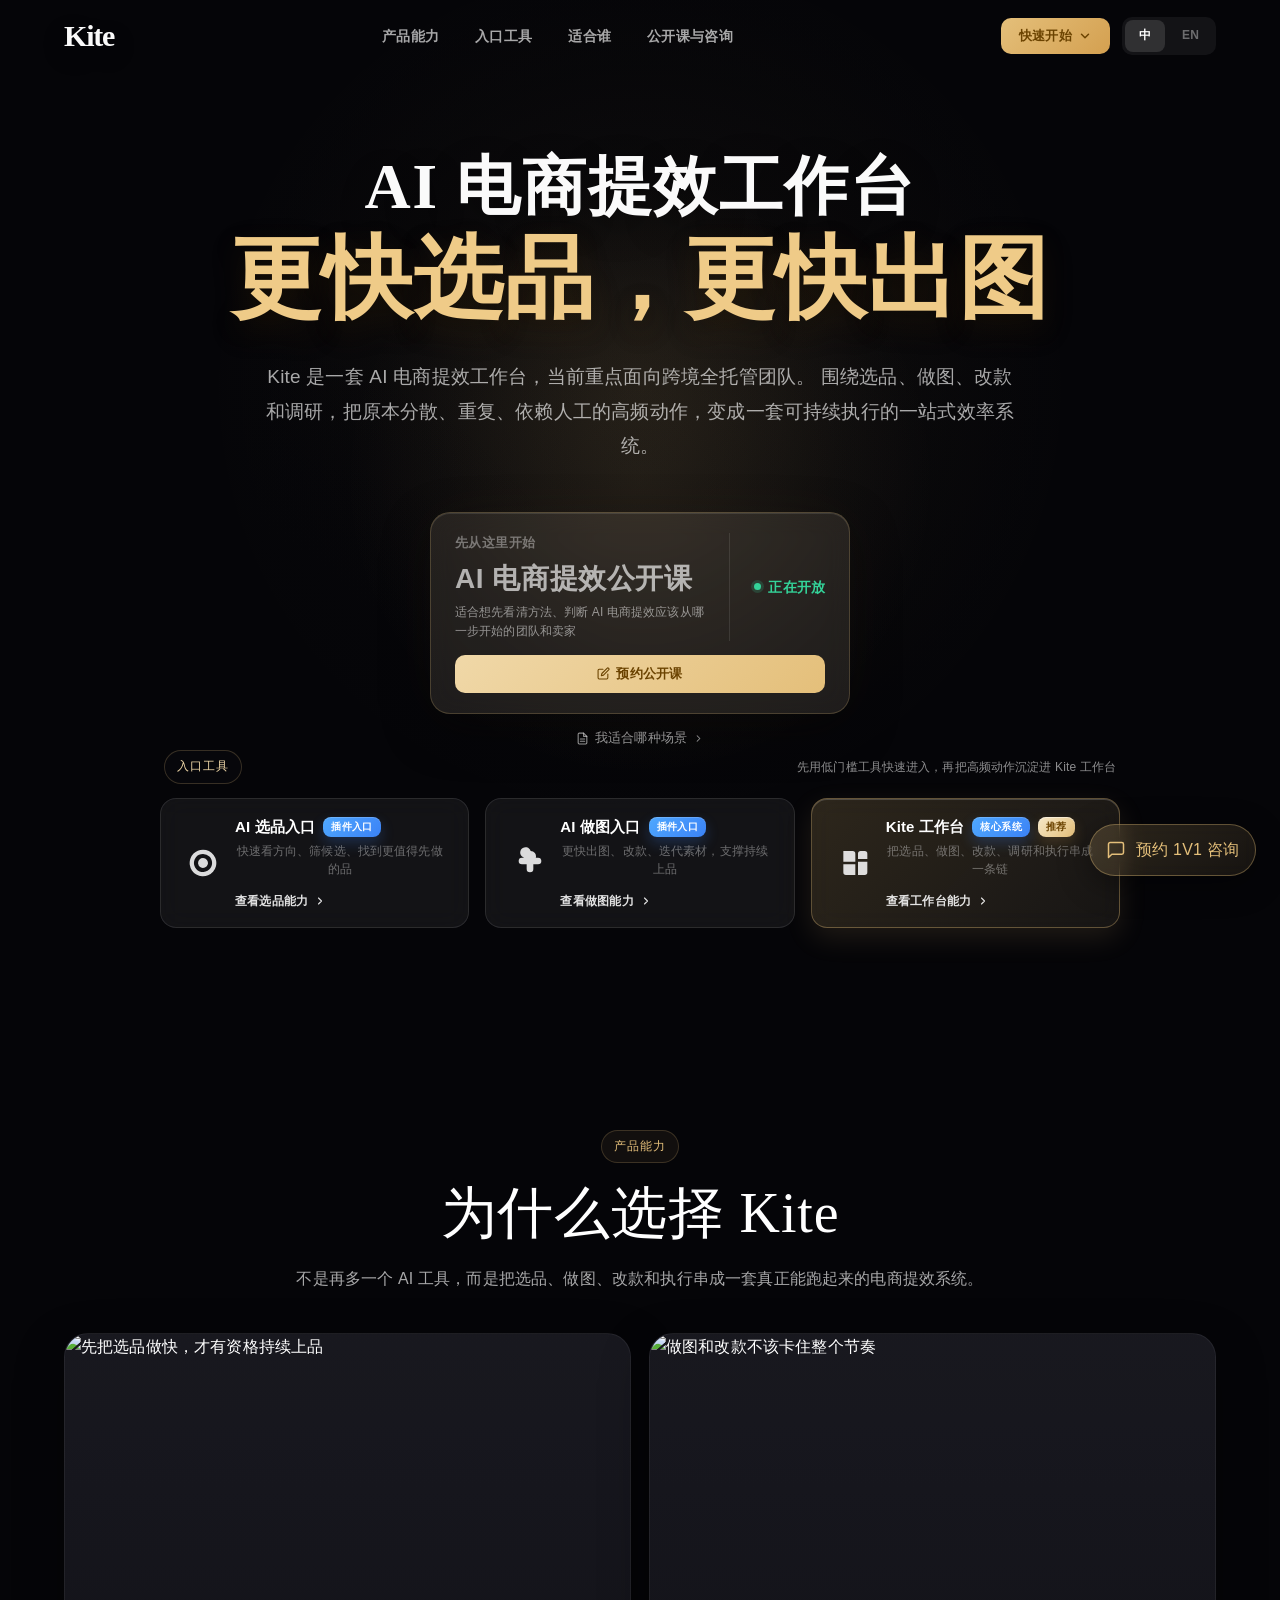
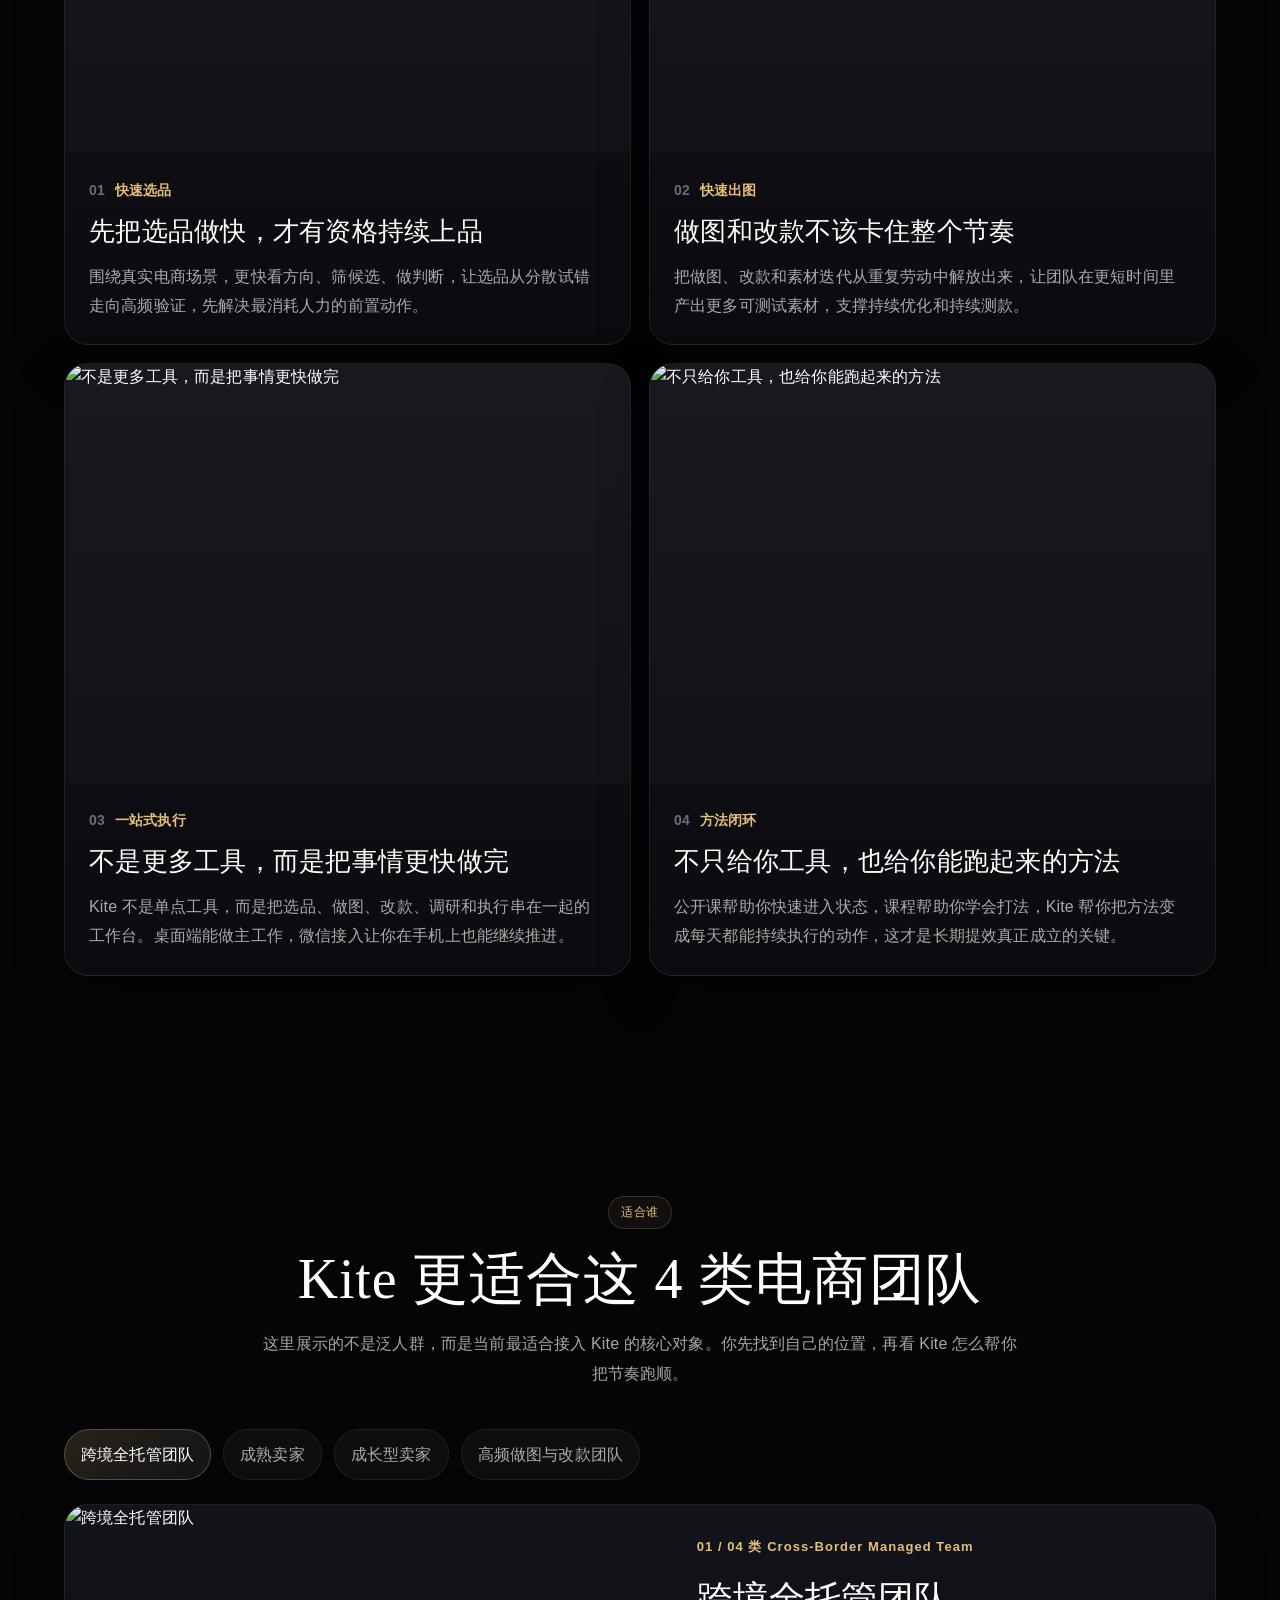
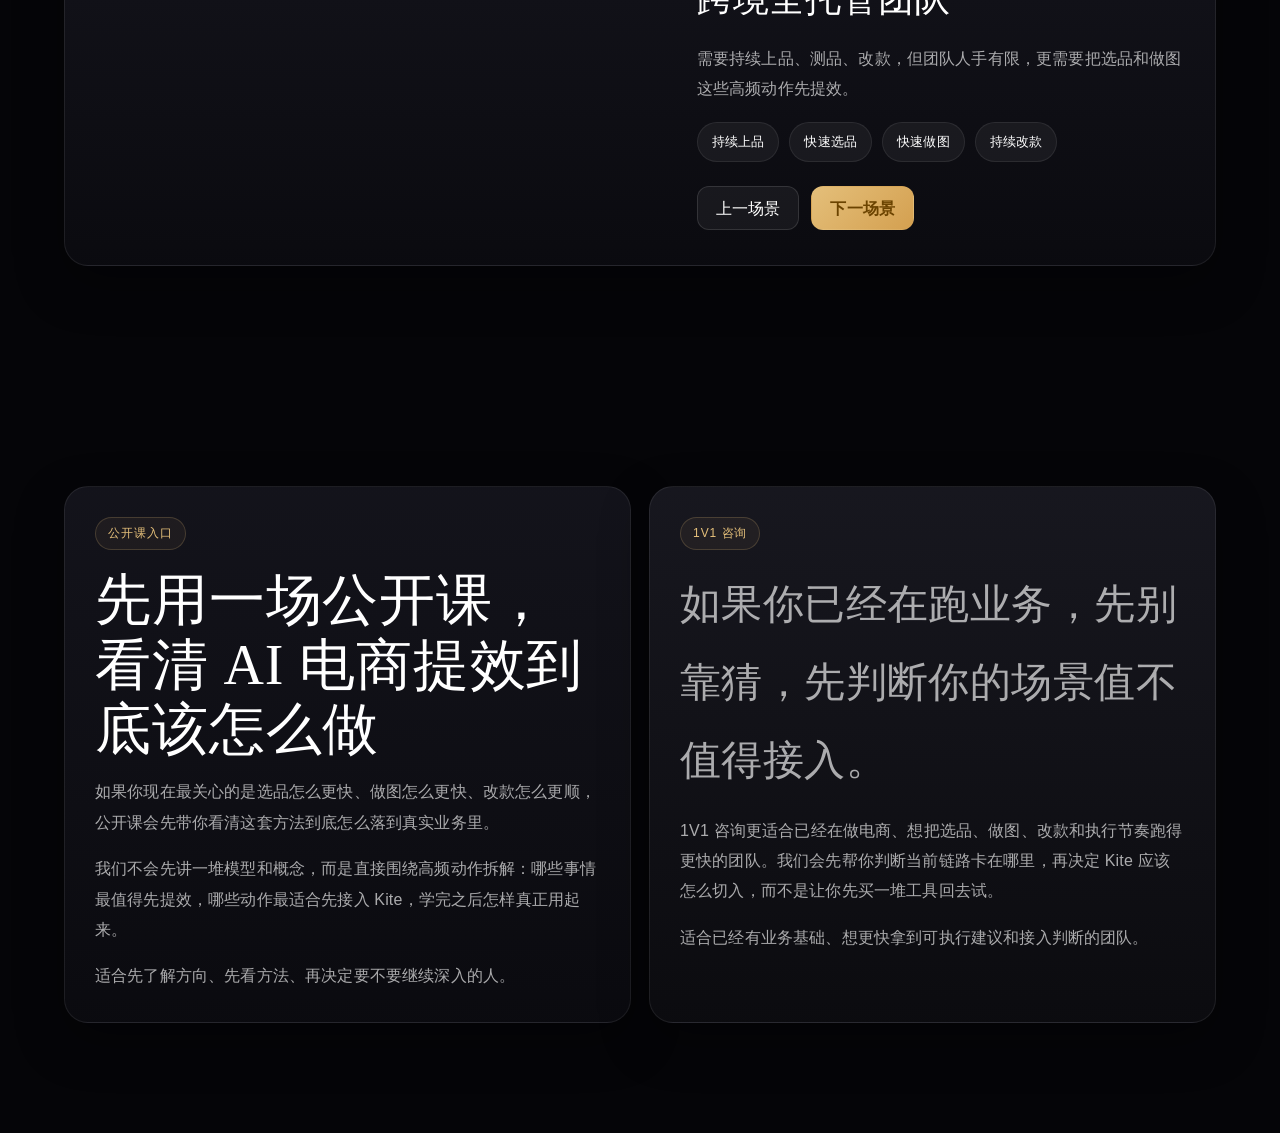
==== commit e9783e4f: "Sync hero layout and background fixes" ====
--- a/index.html
+++ b/index.html
@@ -1 +1 @@
-<!DOCTYPE html><html lang="zh-CN"><head><meta charSet="utf-8"/><meta name="viewport" content="width=device-width, initial-scale=1"/><link rel="stylesheet" href="_next/static/chunks/0enfumll7f530.css" data-precedence="next"/><link rel="preload" as="script" fetchPriority="low" href="_next/static/chunks/0bzupvr5gt3k9.js"/><script src="_next/static/chunks/02i7dfk78~t~2.js" async=""></script><script src="_next/static/chunks/0e-wrhqh4h3r5.js" async=""></script><script src="_next/static/chunks/0bogtdbh.dcu1.js" async=""></script><script src="_next/static/chunks/turbopack-0-3isec9m4.4q.js" async=""></script><script src="_next/static/chunks/01xlw8hd842-c.js" async=""></script><script src="_next/static/chunks/0d3shmwh5_nmn.js" async=""></script><script src="_next/static/chunks/17b5oq5c~ikx..js" async=""></script><title>Kite | AI 业务操作系统</title><meta name="description" content="Kite 面向老板和操盘手，把插件引流、内容生产、方案输出、企业诊断与定制交付串成一套可执行的业务系统。"/><meta property="og:title" content="Kite | AI 业务操作系统"/><meta property="og:description" content="Kite 面向老板和操盘手，把插件引流、内容生产、方案输出、企业诊断与定制交付串成一套可执行的业务系统。"/><meta property="og:url" content="https://kite.local/"/><meta property="og:site_name" content="Kite"/><meta property="og:locale" content="zh_CN"/><meta property="og:image" content="https://img.alicdn.com/imgextra/i3/O1CN01dTAnE41wKPzIYi1yy_!!6000000006289-2-tps-300-300.png"/><meta property="og:type" content="website"/><meta name="twitter:card" content="summary_large_image"/><meta name="twitter:title" content="Kite | AI 业务操作系统"/><meta name="twitter:description" content="Kite 面向老板和操盘手，把插件引流、内容生产、方案输出、企业诊断与定制交付串成一套可执行的业务系统。"/><meta name="twitter:image" content="https://img.alicdn.com/imgextra/i3/O1CN01dTAnE41wKPzIYi1yy_!!6000000006289-2-tps-300-300.png"/><link rel="shortcut icon" href="https://img.alicdn.com/imgextra/i2/O1CN01FiY07k1ImHS60rWMi_!!6000000000935-2-tps-64-64.png"/><link rel="icon" href="/favicon.ico?favicon.0x3dzn~oxb6tn.ico" sizes="256x256" type="image/x-icon"/><link rel="icon" href="https://img.alicdn.com/imgextra/i2/O1CN01DyN8OO1Bzprc46cXu_!!6000000000017-2-tps-128-128.png" sizes="128x128" type="image/png"/><link rel="apple-touch-icon" href="https://img.alicdn.com/imgextra/i4/O1CN01gAB5F01Nq0l0jnlM4_!!6000000001620-2-tps-256-256.png" sizes="256x256" type="image/png"/><script src="_next/static/chunks/03~yq9q893hmn.js" noModule=""></script></head><body><div hidden=""><!--$--><!--/$--></div><main class="wk-page"><div class="wk-nav-shell"><div class="wk-container"><div class="wk-nav"><a class="wk-logo" href="#hero" aria-label="Kite 首页"><span class="wk-logo-zh">Kite</span></a><ul class="wk-nav-links"><li><a href="#advantages">产品能力</a></li><li><a href="#plugin-matrix">入口工具</a></li><li><a href="#oneteam">适合谁</a></li><li><a href="#mission">公开课与咨询</a></li></ul><div class="wk-nav-right"><div class="wk-dl-wrap"><button class="wk-nav-download" type="button" aria-expanded="false"><span>快速开始</span><svg class="wk-download-chevron" viewBox="0 0 24 24" fill="none" stroke="currentColor" stroke-width="2.5" stroke-linecap="round" stroke-linejoin="round" aria-hidden="true"><polyline points="6 9 12 15 18 9"></polyline></svg></button></div><div class="wk-lang-toggle" aria-label="语言切换"><button class="is-active" type="button">中</button><button type="button" aria-disabled="true">EN</button></div></div></div></div></div><section class="wk-hero" id="hero"><video class="wk-hero-video" autoPlay="" muted="" loop="" playsInline="" poster="/media/kite-hero-poster.jpg"><source src="/media/kite-hero.mp4" type="video/mp4"/></video><div class="wk-hero-overlay"></div><div class="wk-hero-glow"></div><div class="wk-hero-content"><h1 class="wk-hero-title"><span class="wk-hero-title-top">AI 电商提效工作台</span><span class="wk-hero-title-bottom">更快选品，更快出图</span></h1><p class="wk-hero-sub">Kite 是一套 AI 电商提效工作台，当前重点面向跨境全托管团队。 围绕选品、做图、改款和调研，把原本分散、重复、依赖人工的高频动作，变成一套可持续执行的一站式效率系统。</p><div class="wk-invite-wrap"><div class="wk-invite-card wk-invite-card-available"><div class="wk-invite-card-left"><div class="wk-invite-top-row"><span class="wk-invite-card-header">先从这里开始</span><div class="wk-invite-code-wrap"><span class="wk-invite-code-value is-plain">AI 电商提效公开课</span></div><span class="wk-invite-card-note">适合想先看清方法、判断 AI 电商提效应该从哪一步开始的团队和卖家</span></div></div><div class="wk-invite-divider"></div><div class="wk-invite-card-right"><div class="wk-invite-status wk-invite-status-available"><span class="wk-invite-status-dot"></span><span>正在开放</span></div></div><a class="wk-invite-survey-btn" href="#public-class"><svg width="13" height="13" viewBox="0 0 24 24" fill="none" stroke="currentColor" stroke-width="2" stroke-linecap="round" stroke-linejoin="round" aria-hidden="true"><path d="M11 4H4a2 2 0 0 0-2 2v14a2 2 0 0 0 2 2h14a2 2 0 0 0 2-2v-7"></path><path d="M18.5 2.5a2.121 2.121 0 0 1 3 3L12 15l-4 1 1-4 9.5-9.5z"></path></svg><span>预约公开课</span></a></div><a class="wk-invite-claim-btn" href="#oneteam"><svg width="13" height="13" viewBox="0 0 24 24" fill="none" stroke="currentColor" stroke-width="2" stroke-linecap="round" stroke-linejoin="round" aria-hidden="true"><path d="M14 2H6a2 2 0 0 0-2 2v16a2 2 0 0 0 2 2h12a2 2 0 0 0 2-2V8z"></path><polyline points="14,2 14,8 20,8"></polyline><line x1="16" y1="13" x2="8" y2="13"></line><line x1="16" y1="17" x2="8" y2="17"></line></svg><span>我适合哪种场景</span><span class="wk-invite-claim-arrow"><svg viewBox="0 0 24 24" fill="none" stroke="currentColor" stroke-width="2.2" stroke-linecap="round" stroke-linejoin="round" aria-hidden="true"><polyline points="9,18 15,12 9,6"></polyline></svg></span></a><a class="wk-a1-promo-btn" href="#consulting"><div class="wk-a1-promo-text"><div class="wk-a1-promo-kicker">高意向入口</div><div class="wk-a1-promo-title">预约 1V1 咨询</div><div class="wk-a1-promo-sub">适合已经在跑业务，想先判断哪一段最值得提效、Kite 该怎么切入的团队</div></div><span class="wk-a1-promo-arrow"><svg viewBox="0 0 24 24" fill="none" stroke="currentColor" stroke-width="2.2" stroke-linecap="round" stroke-linejoin="round" aria-hidden="true"><polyline points="9,18 15,12 9,6"></polyline></svg></span></a></div></div><div class="wk-hero-dl-shell" id="plugin-matrix"><div class="wk-hero-dl-heading"><span class="wk-hero-dl-kicker">入口工具</span><span class="wk-hero-dl-caption">先用低门槛工具快速进入，再把高频动作沉淀进 Kite 工作台</span></div><div class="wk-hero-dl-cards"><a class="wk-hero-dl-card" href="#plugin-matrix"><div class="wk-hero-dl-card-icon"><svg viewBox="0 0 24 24" aria-hidden="true"><path d="M12 2a10 10 0 1 1-7.07 2.93A9.94 9.94 0 0 1 12 2Zm0 3.2a6.8 6.8 0 1 0 4.81 1.99A6.75 6.75 0 0 0 12 5.2Zm0 3.1a3.7 3.7 0 1 1-2.61 1.09A3.68 3.68 0 0 1 12 8.3Z"></path></svg></div><div class="wk-hero-dl-card-body"><div class="wk-hero-dl-card-title">AI 选品入口<span class="wk-hero-dl-card-badge">插件入口</span></div><div class="wk-hero-dl-card-sub">快速看方向、筛候选、找到更值得先做的品</div><div class="wk-hero-dl-card-cta"><span>查看选品能力</span><span class="wk-hero-dl-card-arrow"><svg viewBox="0 0 24 24" fill="none" stroke="currentColor" stroke-width="2.2" stroke-linecap="round" stroke-linejoin="round" aria-hidden="true"><polyline points="9,18 15,12 9,6"></polyline></svg></span></div></div></a><a class="wk-hero-dl-card" href="#plugin-matrix"><div class="wk-hero-dl-card-icon"><svg viewBox="0 0 24 24" aria-hidden="true"><path d="M14 3a4 4 0 0 1 3.87 5h1.63A2.5 2.5 0 0 1 22 10.5a2.5 2.5 0 0 1-2.5 2.5H16v3.5a2.5 2.5 0 0 1-5 0V13H7.5a2.5 2.5 0 1 1 0-5H9.1A4 4 0 1 1 14 3Z"></path></svg></div><div class="wk-hero-dl-card-body"><div class="wk-hero-dl-card-title">AI 做图入口<span class="wk-hero-dl-card-badge">插件入口</span></div><div class="wk-hero-dl-card-sub">更快出图、改款、迭代素材，支撑持续上品</div><div class="wk-hero-dl-card-cta"><span>查看做图能力</span><span class="wk-hero-dl-card-arrow"><svg viewBox="0 0 24 24" fill="none" stroke="currentColor" stroke-width="2.2" stroke-linecap="round" stroke-linejoin="round" aria-hidden="true"><polyline points="9,18 15,12 9,6"></polyline></svg></span></div></div></a><a class="wk-hero-dl-card current-device" href="#advantages"><div class="wk-hero-dl-card-icon"><svg viewBox="0 0 24 24" aria-hidden="true"><path d="M4 3h7a2 2 0 0 1 2 2v6H4V3Zm0 10h9v8H6a2 2 0 0 1-2-2v-6Zm11-8a2 2 0 0 1 2-2h3a2 2 0 0 1 2 2v4h-7V5Zm0 6h7v8a2 2 0 0 1-2 2h-5v-8Z"></path></svg></div><div class="wk-hero-dl-card-body"><div class="wk-hero-dl-card-title">Kite 工作台<span class="wk-hero-dl-card-badge">核心系统</span><span class="wk-hero-dl-card-badge recommended">推荐</span></div><div class="wk-hero-dl-card-sub">把选品、做图、改款、调研和执行串成一条链</div><div class="wk-hero-dl-card-cta"><span>查看工作台能力</span><span class="wk-hero-dl-card-arrow"><svg viewBox="0 0 24 24" fill="none" stroke="currentColor" stroke-width="2.2" stroke-linecap="round" stroke-linejoin="round" aria-hidden="true"><polyline points="9,18 15,12 9,6"></polyline></svg></span></div></div></a></div></div></section><section class="wk-section" id="advantages"><div class="wk-container"><div class="wk-section-header"><span class="wk-section-kicker">产品能力</span><h2 class="wk-section-title wk-display">为什么选择 Kite</h2><p class="wk-section-sub">不是再多一个 AI 工具，而是把选品、做图、改款和执行串成一套真正能跑起来的电商提效系统。</p></div><div class="wk-feature-grid"><article class="wk-feature-card"><div class="wk-feature-image"><img src="https://img.alicdn.com/imgextra/i2/O1CN01v2Q51Q28YrsAayCAn_!!6000000007945-2-tps-3087-2280.png" alt="先把选品做快，才有资格持续上品" loading="lazy"/></div><div class="wk-feature-body"><div class="wk-feature-index"><span>01</span><strong>快速选品</strong></div><h3>先把选品做快，才有资格持续上品</h3><p>围绕真实电商场景，更快看方向、筛候选、做判断，让选品从分散试错走向高频验证，先解决最消耗人力的前置动作。</p></div></article><article class="wk-feature-card"><div class="wk-feature-image"><img src="https://img.alicdn.com/imgextra/i2/O1CN01LvmIHj1zcEElKiZnh_!!6000000006734-2-tps-3087-2280.png" alt="做图和改款不该卡住整个节奏" loading="lazy"/></div><div class="wk-feature-body"><div class="wk-feature-index"><span>02</span><strong>快速出图</strong></div><h3>做图和改款不该卡住整个节奏</h3><p>把做图、改款和素材迭代从重复劳动中解放出来，让团队在更短时间里产出更多可测试素材，支撑持续优化和持续测款。</p></div></article><article class="wk-feature-card"><div class="wk-feature-image"><img src="https://img.alicdn.com/imgextra/i4/O1CN01I7yqRh1nLUN6wUvV7_!!6000000005073-2-tps-3087-2280.png" alt="不是更多工具，而是把事情更快做完" loading="lazy"/></div><div class="wk-feature-body"><div class="wk-feature-index"><span>03</span><strong>一站式执行</strong></div><h3>不是更多工具，而是把事情更快做完</h3><p>Kite 不是单点工具，而是把选品、做图、改款、调研和执行串在一起的工作台。桌面端能做主工作，微信接入让你在手机上也能继续推进。</p></div></article><article class="wk-feature-card"><div class="wk-feature-image"><img src="https://img.alicdn.com/imgextra/i4/O1CN0101RhgK1GDM16YX7Hr_!!6000000000588-2-tps-3087-2280.png" alt="不只给你工具，也给你能跑起来的方法" loading="lazy"/></div><div class="wk-feature-body"><div class="wk-feature-index"><span>04</span><strong>方法闭环</strong></div><h3>不只给你工具，也给你能跑起来的方法</h3><p>公开课帮助你快速进入状态，课程帮助你学会打法，Kite 帮你把方法变成每天都能持续执行的动作，这才是长期提效真正成立的关键。</p></div></article></div></div></section><section class="wk-section" id="oneteam"><div class="wk-container"><div class="wk-section-header"><span class="wk-section-kicker">适合谁</span><h2 class="wk-section-title wk-display">Kite 更适合这 4 类电商团队</h2><p class="wk-section-sub">这里展示的不是泛人群，而是当前最适合接入 Kite 的核心对象。你先找到自己的位置，再看 Kite 怎么帮你把节奏跑顺。</p></div><div class="wk-scene-shell"><div class="wk-scene-tabs" role="tablist" aria-label="场景方案切换"><button class="wk-scene-tab is-active" type="button" aria-selected="true">跨境全托管团队</button><button class="wk-scene-tab" type="button" aria-selected="false">成熟卖家</button><button class="wk-scene-tab" type="button" aria-selected="false">成长型卖家</button><button class="wk-scene-tab" type="button" aria-selected="false">高频做图与改款团队</button></div><article class="wk-scene-card"><div class="wk-scene-visual"><img src="https://img.alicdn.com/imgextra/i1/O1CN01JjbcEz26DDvLlrVtd_!!6000000007627-2-tps-1611-1051.png" alt="跨境全托管团队" loading="lazy"/></div><div class="wk-scene-content"><span class="wk-scene-index">0<!-- -->1<!-- --> / 0<!-- -->4<!-- --> 类 <!-- -->Cross-Border Managed Team</span><h3 class="wk-display">跨境全托管团队</h3><p>需要持续上品、测品、改款，但团队人手有限，更需要把选品和做图这些高频动作先提效。</p><div class="wk-skill-tags"><span class="wk-skill-tag">持续上品</span><span class="wk-skill-tag">快速选品</span><span class="wk-skill-tag">快速做图</span><span class="wk-skill-tag">持续改款</span></div><div class="wk-scene-actions"><button type="button" class="wk-scene-button ghost">上一场景</button><button type="button" class="wk-scene-button gold">下一场景</button></div></div></article></div></div></section><section class="wk-section" id="mission"><div class="wk-container"><div class="wk-story-grid"><article class="wk-story-card" id="public-class"><span class="wk-section-kicker">公开课入口</span><h2 class="wk-section-title wk-display">先用一场公开课，看清 AI 电商提效到底该怎么做</h2><p>如果你现在最关心的是选品怎么更快、做图怎么更快、改款怎么更顺，公开课会先带你看清这套方法到底怎么落到真实业务里。</p><p>我们不会先讲一堆模型和概念，而是直接围绕高频动作拆解：哪些事情最值得先提效，哪些动作最适合先接入 Kite，学完之后怎样真正用起来。</p><p>适合先了解方向、先看方法、再决定要不要继续深入的人。</p></article><article class="wk-story-card quote" id="consulting"><span class="wk-section-kicker">1V1 咨询</span><p class="wk-quote wk-display">如果你已经在跑业务，先别靠猜，先判断你的场景值不值得接入。</p><p>1V1 咨询更适合已经在做电商、想把选品、做图、改款和执行节奏跑得更快的团队。我们会先帮你判断当前链路卡在哪里，再决定 Kite 应该怎么切入，而不是让你先买一堆工具回去试。</p><p>适合已经有业务基础、想更快拿到可执行建议和接入判断的团队。</p></article></div></div></section><a class="wk-support-fab" href="#consulting"><svg width="20" height="20" viewBox="0 0 24 24" fill="none" aria-hidden="true"><path d="M21 15a2 2 0 0 1-2 2H7l-4 4V5a2 2 0 0 1 2-2h14a2 2 0 0 1 2 2z" stroke="currentColor" stroke-width="1.8" stroke-linecap="round" stroke-linejoin="round"></path></svg><span>预约 1V1 咨询</span></a></main><!--$--><!--/$--><script src="_next/static/chunks/0bzupvr5gt3k9.js" id="_R_" async=""></script><script>(self.__next_f=self.__next_f||[]).push([0])</script><script>self.__next_f.push([1,"1:\"$Sreact.fragment\"\n2:I[39756,[\"/_next/static/chunks/01xlw8hd842-c.js\",\"/_next/static/chunks/0d3shmwh5_nmn.js\"],\"default\"]\n3:I[37457,[\"/_next/static/chunks/01xlw8hd842-c.js\",\"/_next/static/chunks/0d3shmwh5_nmn.js\"],\"default\"]\n4:I[47257,[\"/_next/static/chunks/01xlw8hd842-c.js\",\"/_next/static/chunks/0d3shmwh5_nmn.js\"],\"ClientPageRoot\"]\n5:I[52683,[\"/_next/static/chunks/01xlw8hd842-c.js\",\"/_next/static/chunks/0d3shmwh5_nmn.js\",\"/_next/static/chunks/17b5oq5c~ikx..js\"],\"default\"]\n8:I[97367,[\"/_next/static/chunks/01xlw8hd842-c.js\",\"/_next/static/chunks/0d3shmwh5_nmn.js\"],\"OutletBoundary\"]\n9:\"$Sreact.suspense\"\nb:I[97367,[\"/_next/static/chunks/01xlw8hd842-c.js\",\"/_next/static/chunks/0d3shmwh5_nmn.js\"],\"ViewportBoundary\"]\nd:I[97367,[\"/_next/static/chunks/01xlw8hd842-c.js\",\"/_next/static/chunks/0d3shmwh5_nmn.js\"],\"MetadataBoundary\"]\nf:I[68027,[\"/_next/static/chunks/01xlw8hd842-c.js\",\"/_next/static/chunks/0d3shmwh5_nmn.js\"],\"default\",1]\n:HL[\"/_next/static/chunks/0enfumll7f530.css\",\"style\"]\n"])</script><script>self.__next_f.push([1,"0:{\"P\":null,\"c\":[\"\",\"\"],\"q\":\"\",\"i\":false,\"f\":[[[\"\",{\"children\":[\"__PAGE__\",{}]},\"$undefined\",\"$undefined\",16],[[\"$\",\"$1\",\"c\",{\"children\":[[[\"$\",\"link\",\"0\",{\"rel\":\"stylesheet\",\"href\":\"/_next/static/chunks/0enfumll7f530.css\",\"precedence\":\"next\",\"crossOrigin\":\"$undefined\",\"nonce\":\"$undefined\"}],[\"$\",\"script\",\"script-0\",{\"src\":\"/_next/static/chunks/01xlw8hd842-c.js\",\"async\":true,\"nonce\":\"$undefined\"}],[\"$\",\"script\",\"script-1\",{\"src\":\"/_next/static/chunks/0d3shmwh5_nmn.js\",\"async\":true,\"nonce\":\"$undefined\"}]],[\"$\",\"html\",null,{\"lang\":\"zh-CN\",\"children\":[\"$\",\"body\",null,{\"children\":[\"$\",\"$L2\",null,{\"parallelRouterKey\":\"children\",\"error\":\"$undefined\",\"errorStyles\":\"$undefined\",\"errorScripts\":\"$undefined\",\"template\":[\"$\",\"$L3\",null,{}],\"templateStyles\":\"$undefined\",\"templateScripts\":\"$undefined\",\"notFound\":[[[\"$\",\"title\",null,{\"children\":\"404: This page could not be found.\"}],[\"$\",\"div\",null,{\"style\":{\"fontFamily\":\"system-ui,\\\"Segoe UI\\\",Roboto,Helvetica,Arial,sans-serif,\\\"Apple Color Emoji\\\",\\\"Segoe UI Emoji\\\"\",\"height\":\"100vh\",\"textAlign\":\"center\",\"display\":\"flex\",\"flexDirection\":\"column\",\"alignItems\":\"center\",\"justifyContent\":\"center\"},\"children\":[\"$\",\"div\",null,{\"children\":[[\"$\",\"style\",null,{\"dangerouslySetInnerHTML\":{\"__html\":\"body{color:#000;background:#fff;margin:0}.next-error-h1{border-right:1px solid rgba(0,0,0,.3)}@media (prefers-color-scheme:dark){body{color:#fff;background:#000}.next-error-h1{border-right:1px solid rgba(255,255,255,.3)}}\"}}],[\"$\",\"h1\",null,{\"className\":\"next-error-h1\",\"style\":{\"display\":\"inline-block\",\"margin\":\"0 20px 0 0\",\"padding\":\"0 23px 0 0\",\"fontSize\":24,\"fontWeight\":500,\"verticalAlign\":\"top\",\"lineHeight\":\"49px\"},\"children\":404}],[\"$\",\"div\",null,{\"style\":{\"display\":\"inline-block\"},\"children\":[\"$\",\"h2\",null,{\"style\":{\"fontSize\":14,\"fontWeight\":400,\"lineHeight\":\"49px\",\"margin\":0},\"children\":\"This page could not be found.\"}]}]]}]}]],[]],\"forbidden\":\"$undefined\",\"unauthorized\":\"$undefined\"}]}]}]]}],{\"children\":[[\"$\",\"$1\",\"c\",{\"children\":[[\"$\",\"$L4\",null,{\"Component\":\"$5\",\"serverProvidedParams\":{\"searchParams\":{},\"params\":{},\"promises\":[\"$@6\",\"$@7\"]}}],[[\"$\",\"script\",\"script-0\",{\"src\":\"/_next/static/chunks/17b5oq5c~ikx..js\",\"async\":true,\"nonce\":\"$undefined\"}]],[\"$\",\"$L8\",null,{\"children\":[\"$\",\"$9\",null,{\"name\":\"Next.MetadataOutlet\",\"children\":\"$@a\"}]}]]}],{},null,false,null]},null,false,null],[\"$\",\"$1\",\"h\",{\"children\":[null,[\"$\",\"$Lb\",null,{\"children\":\"$Lc\"}],[\"$\",\"div\",null,{\"hidden\":true,\"children\":[\"$\",\"$Ld\",null,{\"children\":[\"$\",\"$9\",null,{\"name\":\"Next.Metadata\",\"children\":\"$Le\"}]}]}],null]}],false]],\"m\":\"$undefined\",\"G\":[\"$f\",[[\"$\",\"link\",\"0\",{\"rel\":\"stylesheet\",\"href\":\"/_next/static/chunks/0enfumll7f530.css\",\"precedence\":\"next\",\"crossOrigin\":\"$undefined\",\"nonce\":\"$undefined\"}]]],\"S\":true,\"h\":null,\"s\":\"$undefined\",\"l\":\"$undefined\",\"p\":\"$undefined\",\"d\":\"$undefined\",\"b\":\"Ez5SdE9Kb7529jl38nph3\"}\n"])</script><script>self.__next_f.push([1,"6:{}\n7:\"$0:f:0:1:1:children:0:props:children:0:props:serverProvidedParams:params\"\n"])</script><script>self.__next_f.push([1,"c:[[\"$\",\"meta\",\"0\",{\"charSet\":\"utf-8\"}],[\"$\",\"meta\",\"1\",{\"name\":\"viewport\",\"content\":\"width=device-width, initial-scale=1\"}]]\n"])</script><script>self.__next_f.push([1,"10:I[27201,[\"/_next/static/chunks/01xlw8hd842-c.js\",\"/_next/static/chunks/0d3shmwh5_nmn.js\"],\"IconMark\"]\na:null\n"])</script><script>self.__next_f.push([1,"e:[[\"$\",\"title\",\"0\",{\"children\":\"Kite | AI 业务操作系统\"}],[\"$\",\"meta\",\"1\",{\"name\":\"description\",\"content\":\"Kite 面向老板和操盘手，把插件引流、内容生产、方案输出、企业诊断与定制交付串成一套可执行的业务系统。\"}],[\"$\",\"meta\",\"2\",{\"property\":\"og:title\",\"content\":\"Kite | AI 业务操作系统\"}],[\"$\",\"meta\",\"3\",{\"property\":\"og:description\",\"content\":\"Kite 面向老板和操盘手，把插件引流、内容生产、方案输出、企业诊断与定制交付串成一套可执行的业务系统。\"}],[\"$\",\"meta\",\"4\",{\"property\":\"og:url\",\"content\":\"https://kite.local/\"}],[\"$\",\"meta\",\"5\",{\"property\":\"og:site_name\",\"content\":\"Kite\"}],[\"$\",\"meta\",\"6\",{\"property\":\"og:locale\",\"content\":\"zh_CN\"}],[\"$\",\"meta\",\"7\",{\"property\":\"og:image\",\"content\":\"https://img.alicdn.com/imgextra/i3/O1CN01dTAnE41wKPzIYi1yy_!!6000000006289-2-tps-300-300.png\"}],[\"$\",\"meta\",\"8\",{\"property\":\"og:type\",\"content\":\"website\"}],[\"$\",\"meta\",\"9\",{\"name\":\"twitter:card\",\"content\":\"summary_large_image\"}],[\"$\",\"meta\",\"10\",{\"name\":\"twitter:title\",\"content\":\"Kite | AI 业务操作系统\"}],[\"$\",\"meta\",\"11\",{\"name\":\"twitter:description\",\"content\":\"Kite 面向老板和操盘手，把插件引流、内容生产、方案输出、企业诊断与定制交付串成一套可执行的业务系统。\"}],[\"$\",\"meta\",\"12\",{\"name\":\"twitter:image\",\"content\":\"https://img.alicdn.com/imgextra/i3/O1CN01dTAnE41wKPzIYi1yy_!!6000000006289-2-tps-300-300.png\"}],[\"$\",\"link\",\"13\",{\"rel\":\"shortcut icon\",\"href\":\"https://img.alicdn.com/imgextra/i2/O1CN01FiY07k1ImHS60rWMi_!!6000000000935-2-tps-64-64.png\"}],[\"$\",\"link\",\"14\",{\"rel\":\"icon\",\"href\":\"/favicon.ico?favicon.0x3dzn~oxb6tn.ico\",\"sizes\":\"256x256\",\"type\":\"image/x-icon\"}],[\"$\",\"link\",\"15\",{\"rel\":\"icon\",\"href\":\"https://img.alicdn.com/imgextra/i2/O1CN01DyN8OO1Bzprc46cXu_!!6000000000017-2-tps-128-128.png\",\"sizes\":\"128x128\",\"type\":\"image/png\"}],[\"$\",\"link\",\"16\",{\"rel\":\"apple-touch-icon\",\"href\":\"https://img.alicdn.com/imgextra/i4/O1CN01gAB5F01Nq0l0jnlM4_!!6000000001620-2-tps-256-256.png\",\"sizes\":\"256x256\",\"type\":\"image/png\"}],[\"$\",\"$L10\",\"17\",{}]]\n"])</script></body></html>
+<!DOCTYPE html><html lang="zh-CN"><head><meta charSet="utf-8"/><meta name="viewport" content="width=device-width, initial-scale=1"/><link rel="stylesheet" href="_next/static/chunks/0d20doi53ryg7.css" data-precedence="next"/><link rel="preload" as="script" fetchPriority="low" href="_next/static/chunks/0bzupvr5gt3k9.js"/><script src="_next/static/chunks/02i7dfk78~t~2.js" async=""></script><script src="_next/static/chunks/0e-wrhqh4h3r5.js" async=""></script><script src="_next/static/chunks/0bogtdbh.dcu1.js" async=""></script><script src="_next/static/chunks/turbopack-0-3isec9m4.4q.js" async=""></script><script src="_next/static/chunks/01xlw8hd842-c.js" async=""></script><script src="_next/static/chunks/0d3shmwh5_nmn.js" async=""></script><script src="_next/static/chunks/0~mtf3mj.-wx~.js" async=""></script><title>Kite | AI 业务操作系统</title><meta name="description" content="Kite 面向老板和操盘手，把插件引流、内容生产、方案输出、企业诊断与定制交付串成一套可执行的业务系统。"/><meta property="og:title" content="Kite | AI 业务操作系统"/><meta property="og:description" content="Kite 面向老板和操盘手，把插件引流、内容生产、方案输出、企业诊断与定制交付串成一套可执行的业务系统。"/><meta property="og:url" content="https://kite.local/"/><meta property="og:site_name" content="Kite"/><meta property="og:locale" content="zh_CN"/><meta property="og:image" content="https://img.alicdn.com/imgextra/i3/O1CN01dTAnE41wKPzIYi1yy_!!6000000006289-2-tps-300-300.png"/><meta property="og:type" content="website"/><meta name="twitter:card" content="summary_large_image"/><meta name="twitter:title" content="Kite | AI 业务操作系统"/><meta name="twitter:description" content="Kite 面向老板和操盘手，把插件引流、内容生产、方案输出、企业诊断与定制交付串成一套可执行的业务系统。"/><meta name="twitter:image" content="https://img.alicdn.com/imgextra/i3/O1CN01dTAnE41wKPzIYi1yy_!!6000000006289-2-tps-300-300.png"/><link rel="shortcut icon" href="https://img.alicdn.com/imgextra/i2/O1CN01FiY07k1ImHS60rWMi_!!6000000000935-2-tps-64-64.png"/><link rel="icon" href="favicon.ico" sizes="256x256" type="image/x-icon"/><link rel="icon" href="https://img.alicdn.com/imgextra/i2/O1CN01DyN8OO1Bzprc46cXu_!!6000000000017-2-tps-128-128.png" sizes="128x128" type="image/png"/><link rel="apple-touch-icon" href="https://img.alicdn.com/imgextra/i4/O1CN01gAB5F01Nq0l0jnlM4_!!6000000001620-2-tps-256-256.png" sizes="256x256" type="image/png"/><script src="_next/static/chunks/03~yq9q893hmn.js" noModule=""></script></head><body><div hidden=""><!--$--><!--/$--></div><main class="wk-page"><div class="wk-nav-shell"><div class="wk-container"><div class="wk-nav"><a class="wk-logo" href="#hero" aria-label="Kite 首页"><span class="wk-logo-zh">Kite</span></a><ul class="wk-nav-links"><li><a href="#advantages">产品能力</a></li><li><a href="#plugin-matrix">入口工具</a></li><li><a href="#oneteam">适合谁</a></li><li><a href="#mission">公开课与咨询</a></li></ul><div class="wk-nav-right"><div class="wk-dl-wrap"><button class="wk-nav-download" type="button" aria-expanded="false"><span>快速开始</span><svg class="wk-download-chevron" viewBox="0 0 24 24" fill="none" stroke="currentColor" stroke-width="2.5" stroke-linecap="round" stroke-linejoin="round" aria-hidden="true"><polyline points="6 9 12 15 18 9"></polyline></svg></button></div><div class="wk-lang-toggle" aria-label="语言切换"><button class="is-active" type="button">中</button><button type="button" aria-disabled="true">EN</button></div></div></div></div></div><section class="wk-hero" id="hero"><video class="wk-hero-video" autoPlay="" muted="" loop="" playsInline="" poster="/media/kite-hero-poster.jpg"><source src="/media/kite-hero.mp4" type="video/mp4"/></video><div class="wk-hero-overlay"></div><div class="wk-hero-glow"></div><div class="wk-hero-content"><h1 class="wk-hero-title"><span class="wk-hero-title-top">AI 电商提效工作台</span><span class="wk-hero-title-bottom"><span class="wk-hero-title-keep">更快选品，</span><span class="wk-hero-title-keep">更快出图</span></span></h1><p class="wk-hero-sub">Kite 是一套 AI 电商提效工作台，当前重点面向跨境全托管团队。 围绕选品、做图、改款和调研，把原本分散、重复、依赖人工的高频动作，变成一套可持续执行的一站式效率系统。</p><div class="wk-invite-wrap"><div class="wk-invite-card wk-invite-card-available"><div class="wk-invite-card-left"><div class="wk-invite-top-row"><span class="wk-invite-card-header">先从这里开始</span><div class="wk-invite-code-wrap"><span class="wk-invite-code-value is-plain">AI 电商提效公开课</span></div><span class="wk-invite-card-note">适合想先看清方法、判断 AI 电商提效应该从哪一步开始的团队和卖家</span></div></div><div class="wk-invite-divider"></div><div class="wk-invite-card-right"><div class="wk-invite-status wk-invite-status-available"><span class="wk-invite-status-dot"></span><span>正在开放</span></div></div><a class="wk-invite-survey-btn" href="#public-class"><svg width="13" height="13" viewBox="0 0 24 24" fill="none" stroke="currentColor" stroke-width="2" stroke-linecap="round" stroke-linejoin="round" aria-hidden="true"><path d="M11 4H4a2 2 0 0 0-2 2v14a2 2 0 0 0 2 2h14a2 2 0 0 0 2-2v-7"></path><path d="M18.5 2.5a2.121 2.121 0 0 1 3 3L12 15l-4 1 1-4 9.5-9.5z"></path></svg><span>预约公开课</span></a></div><a class="wk-invite-claim-btn" href="#oneteam"><svg width="13" height="13" viewBox="0 0 24 24" fill="none" stroke="currentColor" stroke-width="2" stroke-linecap="round" stroke-linejoin="round" aria-hidden="true"><path d="M14 2H6a2 2 0 0 0-2 2v16a2 2 0 0 0 2 2h12a2 2 0 0 0 2-2V8z"></path><polyline points="14,2 14,8 20,8"></polyline><line x1="16" y1="13" x2="8" y2="13"></line><line x1="16" y1="17" x2="8" y2="17"></line></svg><span>我适合哪种场景</span><span class="wk-invite-claim-arrow"><svg viewBox="0 0 24 24" fill="none" stroke="currentColor" stroke-width="2.2" stroke-linecap="round" stroke-linejoin="round" aria-hidden="true"><polyline points="9,18 15,12 9,6"></polyline></svg></span></a></div></div><div class="wk-hero-dl-shell" id="plugin-matrix"><div class="wk-hero-dl-heading"><span class="wk-hero-dl-kicker">入口工具</span><span class="wk-hero-dl-caption">先用低门槛工具快速进入，再把高频动作沉淀进 Kite 工作台</span></div><div class="wk-hero-dl-cards"><a class="wk-hero-dl-card" href="#plugin-matrix"><div class="wk-hero-dl-card-icon"><svg viewBox="0 0 24 24" aria-hidden="true"><path d="M12 2a10 10 0 1 1-7.07 2.93A9.94 9.94 0 0 1 12 2Zm0 3.2a6.8 6.8 0 1 0 4.81 1.99A6.75 6.75 0 0 0 12 5.2Zm0 3.1a3.7 3.7 0 1 1-2.61 1.09A3.68 3.68 0 0 1 12 8.3Z"></path></svg></div><div class="wk-hero-dl-card-body"><div class="wk-hero-dl-card-title">AI 选品入口<span class="wk-hero-dl-card-badge">插件入口</span></div><div class="wk-hero-dl-card-sub">快速看方向、筛候选、找到更值得先做的品</div><div class="wk-hero-dl-card-cta"><span>查看选品能力</span><span class="wk-hero-dl-card-arrow"><svg viewBox="0 0 24 24" fill="none" stroke="currentColor" stroke-width="2.2" stroke-linecap="round" stroke-linejoin="round" aria-hidden="true"><polyline points="9,18 15,12 9,6"></polyline></svg></span></div></div></a><a class="wk-hero-dl-card" href="#plugin-matrix"><div class="wk-hero-dl-card-icon"><svg viewBox="0 0 24 24" aria-hidden="true"><path d="M14 3a4 4 0 0 1 3.87 5h1.63A2.5 2.5 0 0 1 22 10.5a2.5 2.5 0 0 1-2.5 2.5H16v3.5a2.5 2.5 0 0 1-5 0V13H7.5a2.5 2.5 0 1 1 0-5H9.1A4 4 0 1 1 14 3Z"></path></svg></div><div class="wk-hero-dl-card-body"><div class="wk-hero-dl-card-title">AI 做图入口<span class="wk-hero-dl-card-badge">插件入口</span></div><div class="wk-hero-dl-card-sub">更快出图、改款、迭代素材，支撑持续上品</div><div class="wk-hero-dl-card-cta"><span>查看做图能力</span><span class="wk-hero-dl-card-arrow"><svg viewBox="0 0 24 24" fill="none" stroke="currentColor" stroke-width="2.2" stroke-linecap="round" stroke-linejoin="round" aria-hidden="true"><polyline points="9,18 15,12 9,6"></polyline></svg></span></div></div></a><a class="wk-hero-dl-card current-device" href="#advantages"><div class="wk-hero-dl-card-icon"><svg viewBox="0 0 24 24" aria-hidden="true"><path d="M4 3h7a2 2 0 0 1 2 2v6H4V3Zm0 10h9v8H6a2 2 0 0 1-2-2v-6Zm11-8a2 2 0 0 1 2-2h3a2 2 0 0 1 2 2v4h-7V5Zm0 6h7v8a2 2 0 0 1-2 2h-5v-8Z"></path></svg></div><div class="wk-hero-dl-card-body"><div class="wk-hero-dl-card-title">Kite 工作台<span class="wk-hero-dl-card-badge">核心系统</span><span class="wk-hero-dl-card-badge recommended">推荐</span></div><div class="wk-hero-dl-card-sub">把选品、做图、改款、调研和执行串成一条链</div><div class="wk-hero-dl-card-cta"><span>查看工作台能力</span><span class="wk-hero-dl-card-arrow"><svg viewBox="0 0 24 24" fill="none" stroke="currentColor" stroke-width="2.2" stroke-linecap="round" stroke-linejoin="round" aria-hidden="true"><polyline points="9,18 15,12 9,6"></polyline></svg></span></div></div></a></div></div></section><section class="wk-section" id="advantages"><div class="wk-container"><div class="wk-section-header"><span class="wk-section-kicker">产品能力</span><h2 class="wk-section-title wk-display">为什么选择 Kite</h2><p class="wk-section-sub">不是再多一个 AI 工具，而是把选品、做图、改款和执行串成一套真正能跑起来的电商提效系统。</p></div><div class="wk-feature-grid"><article class="wk-feature-card"><div class="wk-feature-image"><img src="https://img.alicdn.com/imgextra/i2/O1CN01v2Q51Q28YrsAayCAn_!!6000000007945-2-tps-3087-2280.png" alt="先把选品做快，才有资格持续上品" loading="lazy"/></div><div class="wk-feature-body"><div class="wk-feature-index"><span>01</span><strong>快速选品</strong></div><h3>先把选品做快，才有资格持续上品</h3><p>围绕真实电商场景，更快看方向、筛候选、做判断，让选品从分散试错走向高频验证，先解决最消耗人力的前置动作。</p></div></article><article class="wk-feature-card"><div class="wk-feature-image"><img src="https://img.alicdn.com/imgextra/i2/O1CN01LvmIHj1zcEElKiZnh_!!6000000006734-2-tps-3087-2280.png" alt="做图和改款不该卡住整个节奏" loading="lazy"/></div><div class="wk-feature-body"><div class="wk-feature-index"><span>02</span><strong>快速出图</strong></div><h3>做图和改款不该卡住整个节奏</h3><p>把做图、改款和素材迭代从重复劳动中解放出来，让团队在更短时间里产出更多可测试素材，支撑持续优化和持续测款。</p></div></article><article class="wk-feature-card"><div class="wk-feature-image"><img src="https://img.alicdn.com/imgextra/i4/O1CN01I7yqRh1nLUN6wUvV7_!!6000000005073-2-tps-3087-2280.png" alt="不是更多工具，而是把事情更快做完" loading="lazy"/></div><div class="wk-feature-body"><div class="wk-feature-index"><span>03</span><strong>一站式执行</strong></div><h3>不是更多工具，而是把事情更快做完</h3><p>Kite 不是单点工具，而是把选品、做图、改款、调研和执行串在一起的工作台。桌面端能做主工作，微信接入让你在手机上也能继续推进。</p></div></article><article class="wk-feature-card"><div class="wk-feature-image"><img src="https://img.alicdn.com/imgextra/i4/O1CN0101RhgK1GDM16YX7Hr_!!6000000000588-2-tps-3087-2280.png" alt="不只给你工具，也给你能跑起来的方法" loading="lazy"/></div><div class="wk-feature-body"><div class="wk-feature-index"><span>04</span><strong>方法闭环</strong></div><h3>不只给你工具，也给你能跑起来的方法</h3><p>公开课帮助你快速进入状态，课程帮助你学会打法，Kite 帮你把方法变成每天都能持续执行的动作，这才是长期提效真正成立的关键。</p></div></article></div></div></section><section class="wk-section" id="oneteam"><div class="wk-container"><div class="wk-section-header"><span class="wk-section-kicker">适合谁</span><h2 class="wk-section-title wk-display">Kite 更适合这 4 类电商团队</h2><p class="wk-section-sub">这里展示的不是泛人群，而是当前最适合接入 Kite 的核心对象。你先找到自己的位置，再看 Kite 怎么帮你把节奏跑顺。</p></div><div class="wk-scene-shell"><div class="wk-scene-tabs" role="tablist" aria-label="场景方案切换"><button class="wk-scene-tab is-active" type="button" aria-selected="true">跨境全托管团队</button><button class="wk-scene-tab" type="button" aria-selected="false">成熟卖家</button><button class="wk-scene-tab" type="button" aria-selected="false">成长型卖家</button><button class="wk-scene-tab" type="button" aria-selected="false">高频做图与改款团队</button></div><article class="wk-scene-card"><div class="wk-scene-visual"><img src="https://img.alicdn.com/imgextra/i1/O1CN01JjbcEz26DDvLlrVtd_!!6000000007627-2-tps-1611-1051.png" alt="跨境全托管团队" loading="lazy"/></div><div class="wk-scene-content"><span class="wk-scene-index">0<!-- -->1<!-- --> / 0<!-- -->4<!-- --> 类 <!-- -->Cross-Border Managed Team</span><h3 class="wk-display">跨境全托管团队</h3><p>需要持续上品、测品、改款，但团队人手有限，更需要把选品和做图这些高频动作先提效。</p><div class="wk-skill-tags"><span class="wk-skill-tag">持续上品</span><span class="wk-skill-tag">快速选品</span><span class="wk-skill-tag">快速做图</span><span class="wk-skill-tag">持续改款</span></div><div class="wk-scene-actions"><button type="button" class="wk-scene-button ghost">上一场景</button><button type="button" class="wk-scene-button gold">下一场景</button></div></div></article></div></div></section><section class="wk-section" id="mission"><div class="wk-container"><div class="wk-story-grid"><article class="wk-story-card" id="public-class"><span class="wk-section-kicker">公开课入口</span><h2 class="wk-section-title wk-display">先用一场公开课，看清 AI 电商提效到底该怎么做</h2><p>如果你现在最关心的是选品怎么更快、做图怎么更快、改款怎么更顺，公开课会先带你看清这套方法到底怎么落到真实业务里。</p><p>我们不会先讲一堆模型和概念，而是直接围绕高频动作拆解：哪些事情最值得先提效，哪些动作最适合先接入 Kite，学完之后怎样真正用起来。</p><p>适合先了解方向、先看方法、再决定要不要继续深入的人。</p></article><article class="wk-story-card quote" id="consulting"><span class="wk-section-kicker">1V1 咨询</span><p class="wk-quote wk-display">如果你已经在跑业务，先别靠猜，先判断你的场景值不值得接入。</p><p>1V1 咨询更适合已经在做电商、想把选品、做图、改款和执行节奏跑得更快的团队。我们会先帮你判断当前链路卡在哪里，再决定 Kite 应该怎么切入，而不是让你先买一堆工具回去试。</p><p>适合已经有业务基础、想更快拿到可执行建议和接入判断的团队。</p></article></div></div></section><a class="wk-support-fab" href="#consulting"><svg width="20" height="20" viewBox="0 0 24 24" fill="none" aria-hidden="true"><path d="M21 15a2 2 0 0 1-2 2H7l-4 4V5a2 2 0 0 1 2-2h14a2 2 0 0 1 2 2z" stroke="currentColor" stroke-width="1.8" stroke-linecap="round" stroke-linejoin="round"></path></svg><span>预约 1V1 咨询</span></a></main><!--$--><!--/$--><script src="_next/static/chunks/0bzupvr5gt3k9.js" id="_R_" async=""></script><script>(self.__next_f=self.__next_f||[]).push([0])</script><script>self.__next_f.push([1,"1:\"$Sreact.fragment\"\n2:I[39756,[\"_next/static/chunks/01xlw8hd842-c.js\",\"_next/static/chunks/0d3shmwh5_nmn.js\"],\"default\"]\n3:I[37457,[\"_next/static/chunks/01xlw8hd842-c.js\",\"_next/static/chunks/0d3shmwh5_nmn.js\"],\"default\"]\n4:I[47257,[\"_next/static/chunks/01xlw8hd842-c.js\",\"_next/static/chunks/0d3shmwh5_nmn.js\"],\"ClientPageRoot\"]\n5:I[52683,[\"_next/static/chunks/01xlw8hd842-c.js\",\"_next/static/chunks/0d3shmwh5_nmn.js\",\"_next/static/chunks/0~mtf3mj.-wx~.js\"],\"default\"]\n8:I[97367,[\"_next/static/chunks/01xlw8hd842-c.js\",\"_next/static/chunks/0d3shmwh5_nmn.js\"],\"OutletBoundary\"]\n9:\"$Sreact.suspense\"\nb:I[97367,[\"_next/static/chunks/01xlw8hd842-c.js\",\"_next/static/chunks/0d3shmwh5_nmn.js\"],\"ViewportBoundary\"]\nd:I[97367,[\"_next/static/chunks/01xlw8hd842-c.js\",\"_next/static/chunks/0d3shmwh5_nmn.js\"],\"MetadataBoundary\"]\nf:I[68027,[\"_next/static/chunks/01xlw8hd842-c.js\",\"_next/static/chunks/0d3shmwh5_nmn.js\"],\"default\",1]\n:HL[\"_next/static/chunks/0d20doi53ryg7.css\",\"style\"]\n"])</script><script>self.__next_f.push([1,"0:{\"P\":null,\"c\":[\"\",\"\"],\"q\":\"\",\"i\":false,\"f\":[[[\"\",{\"children\":[\"__PAGE__\",{}]},\"$undefined\",\"$undefined\",16],[[\"$\",\"$1\",\"c\",{\"children\":[[[\"$\",\"link\",\"0\",{\"rel\":\"stylesheet\",\"href\":\"_next/static/chunks/0d20doi53ryg7.css\",\"precedence\":\"next\",\"crossOrigin\":\"$undefined\",\"nonce\":\"$undefined\"}],[\"$\",\"script\",\"script-0\",{\"src\":\"_next/static/chunks/01xlw8hd842-c.js\",\"async\":true,\"nonce\":\"$undefined\"}],[\"$\",\"script\",\"script-1\",{\"src\":\"_next/static/chunks/0d3shmwh5_nmn.js\",\"async\":true,\"nonce\":\"$undefined\"}]],[\"$\",\"html\",null,{\"lang\":\"zh-CN\",\"children\":[\"$\",\"body\",null,{\"children\":[\"$\",\"$L2\",null,{\"parallelRouterKey\":\"children\",\"error\":\"$undefined\",\"errorStyles\":\"$undefined\",\"errorScripts\":\"$undefined\",\"template\":[\"$\",\"$L3\",null,{}],\"templateStyles\":\"$undefined\",\"templateScripts\":\"$undefined\",\"notFound\":[[[\"$\",\"title\",null,{\"children\":\"404: This page could not be found.\"}],[\"$\",\"div\",null,{\"style\":{\"fontFamily\":\"system-ui,\\\"Segoe UI\\\",Roboto,Helvetica,Arial,sans-serif,\\\"Apple Color Emoji\\\",\\\"Segoe UI Emoji\\\"\",\"height\":\"100vh\",\"textAlign\":\"center\",\"display\":\"flex\",\"flexDirection\":\"column\",\"alignItems\":\"center\",\"justifyContent\":\"center\"},\"children\":[\"$\",\"div\",null,{\"children\":[[\"$\",\"style\",null,{\"dangerouslySetInnerHTML\":{\"__html\":\"body{color:#000;background:#fff;margin:0}.next-error-h1{border-right:1px solid rgba(0,0,0,.3)}@media (prefers-color-scheme:dark){body{color:#fff;background:#000}.next-error-h1{border-right:1px solid rgba(255,255,255,.3)}}\"}}],[\"$\",\"h1\",null,{\"className\":\"next-error-h1\",\"style\":{\"display\":\"inline-block\",\"margin\":\"0 20px 0 0\",\"padding\":\"0 23px 0 0\",\"fontSize\":24,\"fontWeight\":500,\"verticalAlign\":\"top\",\"lineHeight\":\"49px\"},\"children\":404}],[\"$\",\"div\",null,{\"style\":{\"display\":\"inline-block\"},\"children\":[\"$\",\"h2\",null,{\"style\":{\"fontSize\":14,\"fontWeight\":400,\"lineHeight\":\"49px\",\"margin\":0},\"children\":\"This page could not be found.\"}]}]]}]}]],[]],\"forbidden\":\"$undefined\",\"unauthorized\":\"$undefined\"}]}]}]]}],{\"children\":[[\"$\",\"$1\",\"c\",{\"children\":[[\"$\",\"$L4\",null,{\"Component\":\"$5\",\"serverProvidedParams\":{\"searchParams\":{},\"params\":{},\"promises\":[\"$@6\",\"$@7\"]}}],[[\"$\",\"script\",\"script-0\",{\"src\":\"_next/static/chunks/0~mtf3mj.-wx~.js\",\"async\":true,\"nonce\":\"$undefined\"}]],[\"$\",\"$L8\",null,{\"children\":[\"$\",\"$9\",null,{\"name\":\"Next.MetadataOutlet\",\"children\":\"$@a\"}]}]]}],{},null,false,null]},null,false,null],[\"$\",\"$1\",\"h\",{\"children\":[null,[\"$\",\"$Lb\",null,{\"children\":\"$Lc\"}],[\"$\",\"div\",null,{\"hidden\":true,\"children\":[\"$\",\"$Ld\",null,{\"children\":[\"$\",\"$9\",null,{\"name\":\"Next.Metadata\",\"children\":\"$Le\"}]}]}],null]}],false]],\"m\":\"$undefined\",\"G\":[\"$f\",[[\"$\",\"link\",\"0\",{\"rel\":\"stylesheet\",\"href\":\"_next/static/chunks/0d20doi53ryg7.css\",\"precedence\":\"next\",\"crossOrigin\":\"$undefined\",\"nonce\":\"$undefined\"}]]],\"S\":true,\"h\":null,\"s\":\"$undefined\",\"l\":\"$undefined\",\"p\":\"$undefined\",\"d\":\"$undefined\",\"b\":\"yepcPsVKpMvT0SMIGXhgx\"}\n"])</script><script>self.__next_f.push([1,"6:{}\n7:\"$0:f:0:1:1:children:0:props:children:0:props:serverProvidedParams:params\"\n"])</script><script>self.__next_f.push([1,"c:[[\"$\",\"meta\",\"0\",{\"charSet\":\"utf-8\"}],[\"$\",\"meta\",\"1\",{\"name\":\"viewport\",\"content\":\"width=device-width, initial-scale=1\"}]]\n"])</script><script>self.__next_f.push([1,"10:I[27201,[\"_next/static/chunks/01xlw8hd842-c.js\",\"_next/static/chunks/0d3shmwh5_nmn.js\"],\"IconMark\"]\na:null\n"])</script><script>self.__next_f.push([1,"e:[[\"$\",\"title\",\"0\",{\"children\":\"Kite | AI 业务操作系统\"}],[\"$\",\"meta\",\"1\",{\"name\":\"description\",\"content\":\"Kite 面向老板和操盘手，把插件引流、内容生产、方案输出、企业诊断与定制交付串成一套可执行的业务系统。\"}],[\"$\",\"meta\",\"2\",{\"property\":\"og:title\",\"content\":\"Kite | AI 业务操作系统\"}],[\"$\",\"meta\",\"3\",{\"property\":\"og:description\",\"content\":\"Kite 面向老板和操盘手，把插件引流、内容生产、方案输出、企业诊断与定制交付串成一套可执行的业务系统。\"}],[\"$\",\"meta\",\"4\",{\"property\":\"og:url\",\"content\":\"https://kite.local/\"}],[\"$\",\"meta\",\"5\",{\"property\":\"og:site_name\",\"content\":\"Kite\"}],[\"$\",\"meta\",\"6\",{\"property\":\"og:locale\",\"content\":\"zh_CN\"}],[\"$\",\"meta\",\"7\",{\"property\":\"og:image\",\"content\":\"https://img.alicdn.com/imgextra/i3/O1CN01dTAnE41wKPzIYi1yy_!!6000000006289-2-tps-300-300.png\"}],[\"$\",\"meta\",\"8\",{\"property\":\"og:type\",\"content\":\"website\"}],[\"$\",\"meta\",\"9\",{\"name\":\"twitter:card\",\"content\":\"summary_large_image\"}],[\"$\",\"meta\",\"10\",{\"name\":\"twitter:title\",\"content\":\"Kite | AI 业务操作系统\"}],[\"$\",\"meta\",\"11\",{\"name\":\"twitter:description\",\"content\":\"Kite 面向老板和操盘手，把插件引流、内容生产、方案输出、企业诊断与定制交付串成一套可执行的业务系统。\"}],[\"$\",\"meta\",\"12\",{\"name\":\"twitter:image\",\"content\":\"https://img.alicdn.com/imgextra/i3/O1CN01dTAnE41wKPzIYi1yy_!!6000000006289-2-tps-300-300.png\"}],[\"$\",\"link\",\"13\",{\"rel\":\"shortcut icon\",\"href\":\"https://img.alicdn.com/imgextra/i2/O1CN01FiY07k1ImHS60rWMi_!!6000000000935-2-tps-64-64.png\"}],[\"$\",\"link\",\"14\",{\"rel\":\"icon\",\"href\":\"/favicon.ico?favicon.0x3dzn~oxb6tn.ico\",\"sizes\":\"256x256\",\"type\":\"image/x-icon\"}],[\"$\",\"link\",\"15\",{\"rel\":\"icon\",\"href\":\"https://img.alicdn.com/imgextra/i2/O1CN01DyN8OO1Bzprc46cXu_!!6000000000017-2-tps-128-128.png\",\"sizes\":\"128x128\",\"type\":\"image/png\"}],[\"$\",\"link\",\"16\",{\"rel\":\"apple-touch-icon\",\"href\":\"https://img.alicdn.com/imgextra/i4/O1CN01gAB5F01Nq0l0jnlM4_!!6000000001620-2-tps-256-256.png\",\"sizes\":\"256x256\",\"type\":\"image/png\"}],[\"$\",\"$L10\",\"17\",{}]]\n"])</script></body></html>
--- a/_next/static/chunks/0d20doi53ryg7.css
+++ b/_next/static/chunks/0d20doi53ryg7.css
@@ -0,0 +1 @@
+@layer properties{@supports (((-webkit-hyphens:none)) and (not (margin-trim:inline))) or ((-moz-orient:inline) and (not (color:rgb(from red r g b)))){*,:before,:after,::backdrop{--tw-scale-x:1;--tw-scale-y:1;--tw-scale-z:1;--tw-rotate-x:initial;--tw-rotate-y:initial;--tw-rotate-z:initial;--tw-skew-x:initial;--tw-skew-y:initial;--tw-pan-x:initial;--tw-pan-y:initial;--tw-pinch-zoom:initial;--tw-space-y-reverse:0;--tw-space-x-reverse:0;--tw-divide-x-reverse:0;--tw-border-style:solid;--tw-divide-y-reverse:0;--tw-gradient-position:initial;--tw-gradient-from:#0000;--tw-gradient-via:#0000;--tw-gradient-to:#0000;--tw-gradient-stops:initial;--tw-gradient-via-stops:initial;--tw-gradient-from-position:0%;--tw-gradient-via-position:50%;--tw-gradient-to-position:100%;--tw-leading:initial;--tw-font-weight:initial;--tw-tracking:initial;--tw-ordinal:initial;--tw-slashed-zero:initial;--tw-numeric-figure:initial;--tw-numeric-spacing:initial;--tw-numeric-fraction:initial;--tw-shadow:0 0 #0000;--tw-shadow-color:initial;--tw-shadow-alpha:100%;--tw-inset-shadow:0 0 #0000;--tw-inset-shadow-color:initial;--tw-inset-shadow-alpha:100%;--tw-ring-color:initial;--tw-ring-shadow:0 0 #0000;--tw-inset-ring-color:initial;--tw-inset-ring-shadow:0 0 #0000;--tw-ring-inset:initial;--tw-ring-offset-width:0px;--tw-ring-offset-color:#fff;--tw-ring-offset-shadow:0 0 #0000;--tw-outline-style:solid;--tw-blur:initial;--tw-brightness:initial;--tw-contrast:initial;--tw-grayscale:initial;--tw-hue-rotate:initial;--tw-invert:initial;--tw-opacity:initial;--tw-saturate:initial;--tw-sepia:initial;--tw-drop-shadow:initial;--tw-drop-shadow-color:initial;--tw-drop-shadow-alpha:100%;--tw-drop-shadow-size:initial;--tw-backdrop-blur:initial;--tw-backdrop-brightness:initial;--tw-backdrop-contrast:initial;--tw-backdrop-grayscale:initial;--tw-backdrop-hue-rotate:initial;--tw-backdrop-invert:initial;--tw-backdrop-opacity:initial;--tw-backdrop-saturate:initial;--tw-backdrop-sepia:initial;--tw-duration:initial}}}@layer theme{:root,:host{--font-serif:ui-serif, Georgia, Cambria, "Times New Roman", Times, serif;--font-mono:ui-monospace, SFMono-Regular, Menlo, Monaco, Consolas, "Liberation Mono", "Courier New", monospace;--color-gray-600:#4a5565;--color-gray-900:#101828;--color-black:#000;--color-white:#fff;--spacing:.25rem;--container-2xl:42rem;--text-xs:.75rem;--text-xs--line-height:calc(1 / .75);--text-sm:.875rem;--text-sm--line-height:calc(1.25 / .875);--text-base:1rem;--text-base--line-height:calc(1.5 / 1);--text-lg:1.125rem;--text-lg--line-height:calc(1.75 / 1.125);--text-xl:1.25rem;--text-xl--line-height:calc(1.75 / 1.25);--text-2xl:1.5rem;--text-2xl--line-height:calc(2 / 1.5);--font-weight-normal:400;--font-weight-medium:500;--font-weight-semibold:600;--font-weight-bold:700;--tracking-tight:-.025em;--leading-tight:1.25;--leading-relaxed:1.625;--radius-lg:.5rem;--radius-xl:.75rem;--radius-2xl:1rem;--blur-sm:8px;--aspect-video:16 / 9;--default-transition-duration:.15s;--default-transition-timing-function:cubic-bezier(.4, 0, .2, 1);--default-font-family:"SF Pro Display", "SF Pro Text", "PingFang SC", "Hiragino Sans GB", "Noto Sans SC", "Source Han Sans SC", "Microsoft YaHei UI", "Segoe UI Variable", "Segoe UI", sans-serif;--default-mono-font-family:var(--font-mono);--font-ui:"SF Pro Display", "PingFang SC", "Hiragino Sans GB", "Noto Sans SC", "Source Han Sans SC", "Microsoft YaHei UI", "Segoe UI Variable", sans-serif;--font-copy:"PingFang SC", "Hiragino Sans GB", "Noto Sans SC", "Source Han Sans SC", "Microsoft YaHei UI", "Segoe UI", sans-serif}@supports (color:lab(0% 0 0)){:root,:host{--color-gray-600:lab(35.6337% -1.58697 -10.8425);--color-gray-900:lab(8.11897% .811279 -12.254)}}}@layer base{*,:after,:before,::backdrop{box-sizing:border-box;border:0 solid;margin:0;padding:0}::file-selector-button{box-sizing:border-box;border:0 solid;margin:0;padding:0}html,:host{-webkit-text-size-adjust:100%;tab-size:4;line-height:1.5;font-family:var(--default-font-family,ui-sans-serif, system-ui, sans-serif, "Apple Color Emoji", "Segoe UI Emoji", "Segoe UI Symbol", "Noto Color Emoji");font-feature-settings:var(--default-font-feature-settings,normal);font-variation-settings:var(--default-font-variation-settings,normal);-webkit-tap-highlight-color:transparent}hr{height:0;color:inherit;border-top-width:1px}abbr:where([title]){-webkit-text-decoration:underline dotted;text-decoration:underline dotted}h1,h2,h3,h4,h5,h6{font-size:inherit;font-weight:inherit}a{color:inherit;-webkit-text-decoration:inherit;-webkit-text-decoration:inherit;-webkit-text-decoration:inherit;-webkit-text-decoration:inherit;text-decoration:inherit}b,strong{font-weight:bolder}code,kbd,samp,pre{font-family:var(--default-mono-font-family,ui-monospace, SFMono-Regular, Menlo, Monaco, Consolas, "Liberation Mono", "Courier New", monospace);font-feature-settings:var(--default-mono-font-feature-settings,normal);font-variation-settings:var(--default-mono-font-variation-settings,normal);font-size:1em}small{font-size:80%}sub,sup{vertical-align:baseline;font-size:75%;line-height:0;position:relative}sub{bottom:-.25em}sup{top:-.5em}table{text-indent:0;border-color:inherit;border-collapse:collapse}:-moz-focusring{outline:auto}progress{vertical-align:baseline}summary{display:list-item}ol,ul,menu{list-style:none}img,svg,video,canvas,audio,iframe,embed,object{vertical-align:middle;display:block}img,video{max-width:100%;height:auto}button,input,select,optgroup,textarea{font:inherit;font-feature-settings:inherit;font-variation-settings:inherit;letter-spacing:inherit;color:inherit;opacity:1;background-color:#0000;border-radius:0}::file-selector-button{font:inherit;font-feature-settings:inherit;font-variation-settings:inherit;letter-spacing:inherit;color:inherit;opacity:1;background-color:#0000;border-radius:0}:where(select:is([multiple],[size])) optgroup{font-weight:bolder}:where(select:is([multiple],[size])) optgroup option{padding-inline-start:20px}::file-selector-button{margin-inline-end:4px}::placeholder{opacity:1}@supports (not ((-webkit-appearance:-apple-pay-button))) or (contain-intrinsic-size:1px){::placeholder{color:currentColor}@supports (color:color-mix(in lab, red, red)){::placeholder{color:color-mix(in oklab, currentcolor 50%, transparent)}}}textarea{resize:vertical}::-webkit-search-decoration{-webkit-appearance:none}::-webkit-date-and-time-value{min-height:1lh;text-align:inherit}::-webkit-datetime-edit{display:inline-flex}::-webkit-datetime-edit-fields-wrapper{padding:0}::-webkit-datetime-edit{padding-block:0}::-webkit-datetime-edit-year-field{padding-block:0}::-webkit-datetime-edit-month-field{padding-block:0}::-webkit-datetime-edit-day-field{padding-block:0}::-webkit-datetime-edit-hour-field{padding-block:0}::-webkit-datetime-edit-minute-field{padding-block:0}::-webkit-datetime-edit-second-field{padding-block:0}::-webkit-datetime-edit-millisecond-field{padding-block:0}::-webkit-datetime-edit-meridiem-field{padding-block:0}::-webkit-calendar-picker-indicator{line-height:1}:-moz-ui-invalid{box-shadow:none}button,input:where([type=button],[type=reset],[type=submit]){appearance:button}::file-selector-button{appearance:button}::-webkit-inner-spin-button{height:auto}::-webkit-outer-spin-button{height:auto}[hidden]:where(:not([hidden=until-found])){display:none!important}}@layer components;@layer utilities{.pointer-events-none{pointer-events:none}.collapse{visibility:collapse}.invisible{visibility:hidden}.visible{visibility:visible}.sr-only{clip-path:inset(50%);white-space:nowrap;border-width:0;width:1px;height:1px;margin:-1px;padding:0;position:absolute;overflow:hidden}.not-sr-only{clip-path:none;white-space:normal;width:auto;height:auto;margin:0;padding:0;position:static;overflow:visible}.absolute{position:absolute}.fixed{position:fixed}.relative{position:relative}.static{position:static}.sticky{position:sticky}.inset-0{inset:calc(var(--spacing) * 0)}.inset-x-0{inset-inline:calc(var(--spacing) * 0)}.inset-y-2{inset-block:calc(var(--spacing) * 2)}.start{inset-inline-start:var(--spacing)}.end{inset-inline-end:var(--spacing)}.top-0{top:calc(var(--spacing) * 0)}.top-\[58px\]{top:58px}.top-\[200px\]{top:200px}.top-\[calc\(100\%\+8px\)\]{top:calc(100% + 8px)}.right-0{right:calc(var(--spacing) * 0)}.right-6{right:calc(var(--spacing) * 6)}.bottom-0{bottom:calc(var(--spacing) * 0)}.left-0{left:calc(var(--spacing) * 0)}.left-6{left:calc(var(--spacing) * 6)}.isolate{isolation:isolate}.isolation-auto{isolation:auto}.z-0{z-index:0}.z-10{z-index:10}.z-20{z-index:20}.z-40{z-index:40}.z-50{z-index:50}.z-\[80\]{z-index:80}.container{width:100%}@media (min-width:40rem){.container{max-width:40rem}}@media (min-width:48rem){.container{max-width:48rem}}@media (min-width:64rem){.container{max-width:64rem}}@media (min-width:80rem){.container{max-width:80rem}}@media (min-width:96rem){.container{max-width:96rem}}.mx-auto{margin-inline:auto}.mt-1{margin-top:calc(var(--spacing) * 1)}.mt-2{margin-top:calc(var(--spacing) * 2)}.mt-3{margin-top:calc(var(--spacing) * 3)}.mt-4{margin-top:calc(var(--spacing) * 4)}.mt-5{margin-top:calc(var(--spacing) * 5)}.mt-6{margin-top:calc(var(--spacing) * 6)}.mt-8{margin-top:calc(var(--spacing) * 8)}.mt-10{margin-top:calc(var(--spacing) * 10)}.mt-12{margin-top:calc(var(--spacing) * 12)}.mt-16{margin-top:calc(var(--spacing) * 16)}.mb-2{margin-bottom:calc(var(--spacing) * 2)}.mb-3{margin-bottom:calc(var(--spacing) * 3)}.mb-4{margin-bottom:calc(var(--spacing) * 4)}.mb-5{margin-bottom:calc(var(--spacing) * 5)}.mb-6{margin-bottom:calc(var(--spacing) * 6)}.mb-12{margin-bottom:calc(var(--spacing) * 12)}.ml-1{margin-left:calc(var(--spacing) * 1)}.block{display:block}.contents{display:contents}.flex{display:flex}.flow-root{display:flow-root}.grid{display:grid}.hidden{display:none}.inline{display:inline}.inline-block{display:inline-block}.inline-flex{display:inline-flex}.inline-grid{display:inline-grid}.inline-table{display:inline-table}.list-item{display:list-item}.table{display:table}.table-caption{display:table-caption}.table-cell{display:table-cell}.table-column{display:table-column}.table-column-group{display:table-column-group}.table-footer-group{display:table-footer-group}.table-header-group{display:table-header-group}.table-row{display:table-row}.table-row-group{display:table-row-group}.aspect-\[4\/5\]{aspect-ratio:4/5}.aspect-\[9\/16\]{aspect-ratio:9/16}.aspect-video{aspect-ratio:var(--aspect-video)}.h-1\.5{height:calc(var(--spacing) * 1.5)}.h-2{height:calc(var(--spacing) * 2)}.h-4{height:calc(var(--spacing) * 4)}.h-5{height:calc(var(--spacing) * 5)}.h-7{height:calc(var(--spacing) * 7)}.h-8{height:calc(var(--spacing) * 8)}.h-10{height:calc(var(--spacing) * 10)}.h-11{height:calc(var(--spacing) * 11)}.h-18{height:calc(var(--spacing) * 18)}.h-\[30px\]{height:30px}.h-\[77px\]{height:77px}.h-\[380px\]{height:380px}.h-\[563px\]{height:563px}.h-\[680px\]{height:680px}.h-\[calc\(100vh-32px\)\]{height:calc(100vh - 32px)}.h-\[calc\(100vh-120px\)\]{height:calc(100vh - 120px)}.h-auto{height:auto}.h-full{height:100%}.h-screen{height:100vh}.min-h-\[72px\]{min-height:72px}.min-h-\[100px\]{min-height:100px}.min-h-\[160px\]{min-height:160px}.min-h-\[170px\]{min-height:170px}.min-h-\[300px\]{min-height:300px}.min-h-\[400px\]{min-height:400px}.w-1\.5{width:calc(var(--spacing) * 1.5)}.w-4{width:calc(var(--spacing) * 4)}.w-5{width:calc(var(--spacing) * 5)}.w-6{width:calc(var(--spacing) * 6)}.w-7{width:calc(var(--spacing) * 7)}.w-8{width:calc(var(--spacing) * 8)}.w-10{width:calc(var(--spacing) * 10)}.w-11{width:calc(var(--spacing) * 11)}.w-18{width:calc(var(--spacing) * 18)}.w-28{width:calc(var(--spacing) * 28)}.w-\[3px\]{width:3px}.w-\[38\%\]{width:38%}.w-\[220px\]{width:220px}.w-\[248px\]{width:248px}.w-\[280px\]{width:280px}.w-\[320px\]{width:320px}.w-fit{width:fit-content}.w-full{width:100%}.max-w-2xl{max-width:var(--container-2xl)}.max-w-\[560px\]{max-width:560px}.max-w-\[600px\]{max-width:600px}.max-w-\[720px\]{max-width:720px}.max-w-\[760px\]{max-width:760px}.max-w-\[800px\]{max-width:800px}.max-w-\[900px\]{max-width:900px}.max-w-\[1080px\]{max-width:1080px}.max-w-\[1280px\]{max-width:1280px}.max-w-\[1720px\]{max-width:1720px}.max-w-full{max-width:100%}.min-w-0{min-width:calc(var(--spacing) * 0)}.min-w-full{min-width:100%}.flex-1{flex:1}.shrink{flex-shrink:1}.shrink-0{flex-shrink:0}.grow{flex-grow:1}.border-collapse{border-collapse:collapse}.translate-none{translate:none}.scale-3d{scale:var(--tw-scale-x) var(--tw-scale-y) var(--tw-scale-z)}.rotate-180{rotate:180deg}.transform{transform:var(--tw-rotate-x,) var(--tw-rotate-y,) var(--tw-rotate-z,) var(--tw-skew-x,) var(--tw-skew-y,)}.cursor-not-allowed{cursor:not-allowed}.cursor-pointer{cursor:pointer}.touch-pinch-zoom{--tw-pinch-zoom:pinch-zoom;touch-action:var(--tw-pan-x,) var(--tw-pan-y,) var(--tw-pinch-zoom,)}.resize{resize:both}.flex-col{flex-direction:column}.flex-wrap{flex-wrap:wrap}.content-end{align-content:flex-end}.items-center{align-items:center}.items-start{align-items:flex-start}.justify-between{justify-content:space-between}.justify-center{justify-content:center}.justify-end{justify-content:flex-end}.gap-2{gap:calc(var(--spacing) * 2)}.gap-3{gap:calc(var(--spacing) * 3)}.gap-4{gap:calc(var(--spacing) * 4)}.gap-5{gap:calc(var(--spacing) * 5)}.gap-6{gap:calc(var(--spacing) * 6)}.gap-8{gap:calc(var(--spacing) * 8)}.gap-10{gap:calc(var(--spacing) * 10)}:where(.space-y-2>:not(:last-child)){--tw-space-y-reverse:0;margin-block-start:calc(calc(var(--spacing) * 2) * var(--tw-space-y-reverse));margin-block-end:calc(calc(var(--spacing) * 2) * calc(1 - var(--tw-space-y-reverse)))}:where(.space-y-3>:not(:last-child)){--tw-space-y-reverse:0;margin-block-start:calc(calc(var(--spacing) * 3) * var(--tw-space-y-reverse));margin-block-end:calc(calc(var(--spacing) * 3) * calc(1 - var(--tw-space-y-reverse)))}:where(.space-y-5>:not(:last-child)){--tw-space-y-reverse:0;margin-block-start:calc(calc(var(--spacing) * 5) * var(--tw-space-y-reverse));margin-block-end:calc(calc(var(--spacing) * 5) * calc(1 - var(--tw-space-y-reverse)))}:where(.space-y-reverse>:not(:last-child)){--tw-space-y-reverse:1}.gap-x-6{column-gap:calc(var(--spacing) * 6)}:where(.space-x-reverse>:not(:last-child)){--tw-space-x-reverse:1}.gap-y-2{row-gap:calc(var(--spacing) * 2)}:where(.divide-x>:not(:last-child)){--tw-divide-x-reverse:0;border-inline-style:var(--tw-border-style);border-inline-start-width:calc(1px * var(--tw-divide-x-reverse));border-inline-end-width:calc(1px * calc(1 - var(--tw-divide-x-reverse)))}:where(.divide-y>:not(:last-child)){--tw-divide-y-reverse:0;border-bottom-style:var(--tw-border-style);border-top-style:var(--tw-border-style);border-top-width:calc(1px * var(--tw-divide-y-reverse));border-bottom-width:calc(1px * calc(1 - var(--tw-divide-y-reverse)))}:where(.divide-y-reverse>:not(:last-child)){--tw-divide-y-reverse:1}.truncate{text-overflow:ellipsis;white-space:nowrap;overflow:hidden}.overflow-auto{overflow:auto}.overflow-hidden{overflow:hidden}.overflow-x-auto{overflow-x:auto}.rounded-2xl{border-radius:var(--radius-2xl)}.rounded-\[14px\]{border-radius:14px}.rounded-\[15px\]{border-radius:15px}.rounded-\[16px\]{border-radius:16px}.rounded-\[18px\]{border-radius:18px}.rounded-\[20px\]{border-radius:20px}.rounded-\[24px\]{border-radius:24px}.rounded-\[28px\]{border-radius:28px}.rounded-full{border-radius:3.40282e38px}.rounded-lg{border-radius:var(--radius-lg)}.rounded-xl{border-radius:var(--radius-xl)}.rounded-s{border-start-start-radius:.25rem;border-end-start-radius:.25rem}.rounded-ss{border-start-start-radius:.25rem}.rounded-e{border-start-end-radius:.25rem;border-end-end-radius:.25rem}.rounded-se{border-start-end-radius:.25rem}.rounded-ee{border-end-end-radius:.25rem}.rounded-es{border-end-start-radius:.25rem}.rounded-t{border-top-left-radius:.25rem;border-top-right-radius:.25rem}.rounded-l{border-top-left-radius:.25rem;border-bottom-left-radius:.25rem}.rounded-tl{border-top-left-radius:.25rem}.rounded-r{border-top-right-radius:.25rem;border-bottom-right-radius:.25rem}.rounded-tr{border-top-right-radius:.25rem}.rounded-b{border-bottom-right-radius:.25rem;border-bottom-left-radius:.25rem}.rounded-br{border-bottom-right-radius:.25rem}.rounded-bl{border-bottom-left-radius:.25rem}.border{border-style:var(--tw-border-style);border-width:1px}.border-x{border-inline-style:var(--tw-border-style);border-inline-width:1px}.border-y{border-block-style:var(--tw-border-style);border-block-width:1px}.border-s{border-inline-start-style:var(--tw-border-style);border-inline-start-width:1px}.border-e{border-inline-end-style:var(--tw-border-style);border-inline-end-width:1px}.border-bs{border-block-start-style:var(--tw-border-style);border-block-start-width:1px}.border-be{border-block-end-style:var(--tw-border-style);border-block-end-width:1px}.border-t{border-top-style:var(--tw-border-style);border-top-width:1px}.border-r{border-right-style:var(--tw-border-style);border-right-width:1px}.border-b{border-bottom-style:var(--tw-border-style);border-bottom-width:1px}.border-l{border-left-style:var(--tw-border-style);border-left-width:1px}.border-dashed{--tw-border-style:dashed;border-style:dashed}.border-\[\#242629\]{border-color:#242629}.border-\[rgba\(81\,208\,255\,0\.16\)\]{border-color:#51d0ff29}.border-\[rgba\(81\,208\,255\,0\.18\)\]{border-color:#51d0ff2e}.border-\[rgba\(81\,208\,255\,0\.22\)\]{border-color:#51d0ff38}.border-\[rgba\(96\,216\,160\,0\.2\)\]{border-color:#60d8a033}.border-\[rgba\(99\,215\,255\,0\.16\)\]{border-color:#63d7ff29}.border-\[rgba\(112\,128\,255\,0\.32\)\]{border-color:#7080ff52}.border-\[rgba\(112\,128\,255\,0\.34\)\]{border-color:#7080ff57}.border-\[rgba\(112\,128\,255\,0\.38\)\]{border-color:#7080ff61}.border-\[rgba\(116\,240\,167\,0\.2\)\]{border-color:#74f0a733}.border-\[rgba\(116\,240\,167\,0\.24\)\]{border-color:#74f0a73d}.border-\[rgba\(255\,90\,122\,0\.2\)\]{border-color:#ff5a7a33}.border-\[rgba\(255\,90\,122\,0\.24\)\]{border-color:#ff5a7a3d}.border-\[rgba\(255\,191\,105\,0\.2\)\]{border-color:#ffbf6933}.border-\[rgba\(255\,191\,105\,0\.18\)\]{border-color:#ffbf692e}.border-\[rgba\(255\,191\,105\,0\.22\)\]{border-color:#ffbf6938}.border-white\/6{border-color:#ffffff0f}@supports (color:color-mix(in lab, red, red)){.border-white\/6{border-color:color-mix(in oklab, var(--color-white) 6%, transparent)}}.border-white\/8{border-color:#ffffff14}@supports (color:color-mix(in lab, red, red)){.border-white\/8{border-color:color-mix(in oklab, var(--color-white) 8%, transparent)}}.border-white\/10{border-color:#ffffff1a}@supports (color:color-mix(in lab, red, red)){.border-white\/10{border-color:color-mix(in oklab, var(--color-white) 10%, transparent)}}.border-white\/12{border-color:#ffffff1f}@supports (color:color-mix(in lab, red, red)){.border-white\/12{border-color:color-mix(in oklab, var(--color-white) 12%, transparent)}}.border-white\/20{border-color:#fff3}@supports (color:color-mix(in lab, red, red)){.border-white\/20{border-color:color-mix(in oklab, var(--color-white) 20%, transparent)}}.border-white\/30{border-color:#ffffff4d}@supports (color:color-mix(in lab, red, red)){.border-white\/30{border-color:color-mix(in oklab, var(--color-white) 30%, transparent)}}.border-white\/50{border-color:#ffffff80}@supports (color:color-mix(in lab, red, red)){.border-white\/50{border-color:color-mix(in oklab, var(--color-white) 50%, transparent)}}.bg-\[\#0c1223\]{background-color:#0c1223}.bg-\[\#0d1324\]{background-color:#0d1324}.bg-\[\#11182d\]{background-color:#11182d}.bg-\[\#14172a\]{background-color:#14172a}.bg-\[\#050814\]\/50{background-color:#05081480;background-color:lab(2.26047% .746071 -6.01642/.5)}.bg-\[\#050814\]\/70{background-color:#050814b3;background-color:lab(2.26047% .746071 -6.01642/.7)}.bg-\[\#101629\]{background-color:#101629}.bg-\[\#111214\]{background-color:#111214}.bg-\[rgba\(79\,107\,255\,0\.12\)\]{background-color:#4f6bff1f}.bg-\[rgba\(81\,208\,255\,0\.06\)\]{background-color:#51d0ff0f}.bg-\[rgba\(81\,208\,255\,0\.08\)\]{background-color:#51d0ff14}.bg-\[rgba\(81\,208\,255\,0\.12\)\]{background-color:#51d0ff1f}.bg-\[rgba\(99\,215\,255\,0\.08\)\]{background-color:#63d7ff14}.bg-\[rgba\(116\,240\,167\,0\.06\)\]{background-color:#74f0a70f}.bg-\[rgba\(116\,240\,167\,0\.08\)\]{background-color:#74f0a714}.bg-\[rgba\(255\,90\,122\,0\.04\)\]{background-color:#ff5a7a0a}.bg-\[rgba\(255\,90\,122\,0\.08\)\]{background-color:#ff5a7a14}.bg-\[rgba\(255\,191\,105\,0\.06\)\]{background-color:#ffbf690f}.bg-\[rgba\(255\,191\,105\,0\.08\)\]{background-color:#ffbf6914}.bg-black{background-color:var(--color-black)}.bg-gray-600{background-color:var(--color-gray-600)}.bg-transparent{background-color:#0000}.bg-white{background-color:var(--color-white)}.bg-white\/5{background-color:#ffffff0d}@supports (color:color-mix(in lab, red, red)){.bg-white\/5{background-color:color-mix(in oklab, var(--color-white) 5%, transparent)}}.bg-white\/8{background-color:#ffffff14}@supports (color:color-mix(in lab, red, red)){.bg-white\/8{background-color:color-mix(in oklab, var(--color-white) 8%, transparent)}}.bg-white\/10{background-color:#ffffff1a}@supports (color:color-mix(in lab, red, red)){.bg-white\/10{background-color:color-mix(in oklab, var(--color-white) 10%, transparent)}}.bg-white\/30{background-color:#ffffff4d}@supports (color:color-mix(in lab, red, red)){.bg-white\/30{background-color:color-mix(in oklab, var(--color-white) 30%, transparent)}}.bg-white\/\[0\.03\]{background-color:#ffffff08}@supports (color:color-mix(in lab, red, red)){.bg-white\/\[0\.03\]{background-color:color-mix(in oklab, var(--color-white) 3%, transparent)}}.bg-white\/\[0\.04\]{background-color:#ffffff0a}@supports (color:color-mix(in lab, red, red)){.bg-white\/\[0\.04\]{background-color:color-mix(in oklab, var(--color-white) 4%, transparent)}}.bg-gradient-to-b{--tw-gradient-position:to bottom in oklab;background-image:linear-gradient(var(--tw-gradient-stops))}.bg-gradient-to-br{--tw-gradient-position:to bottom right in oklab;background-image:linear-gradient(var(--tw-gradient-stops))}.bg-gradient-to-t{--tw-gradient-position:to top in oklab;background-image:linear-gradient(var(--tw-gradient-stops))}.bg-\[linear-gradient\(135deg\,rgba\(74\,102\,255\,0\.22\)\,rgba\(217\,94\,252\,0\.12\)\)\]{background-image:linear-gradient(135deg,#4a66ff38,#d95efc1f)}.bg-\[linear-gradient\(180deg\,\#63d7ff\,\#8067ff\,\#ff8f6b\)\]{background-image:linear-gradient(#63d7ff,#8067ff,#ff8f6b)}.bg-\[linear-gradient\(180deg\,\#171d31_0\%\,\#0f1424_100\%\)\]{background-image:linear-gradient(#171d31 0%,#0f1424 100%)}.bg-\[linear-gradient\(180deg\,rgba\(81\,208\,255\,0\.14\)\,rgba\(81\,208\,255\,0\.05\)\)\]{background-image:linear-gradient(#51d0ff24,#51d0ff0d)}.bg-\[linear-gradient\(180deg\,rgba\(96\,216\,160\,0\.14\)\,rgba\(96\,216\,160\,0\.05\)\)\]{background-image:linear-gradient(#60d8a024,#60d8a00d)}.bg-\[linear-gradient\(180deg\,rgba\(255\,90\,122\,0\.14\)\,rgba\(255\,90\,122\,0\.05\)\)\]{background-image:linear-gradient(#ff5a7a24,#ff5a7a0d)}.bg-\[linear-gradient\(180deg\,rgba\(255\,255\,255\,0\.04\)\,rgba\(255\,255\,255\,0\.02\)\)\]{background-image:linear-gradient(#ffffff0a,#ffffff05)}.bg-\[linear-gradient\(180deg\,rgba\(255\,255\,255\,0\.05\)\,rgba\(255\,255\,255\,0\.02\)\)\]{background-image:linear-gradient(#ffffff0d,#ffffff05)}.bg-\[linear-gradient\(180deg\,rgba\(255\,255\,255\,0\.06\)\,rgba\(255\,255\,255\,0\.02\)\)\]{background-image:linear-gradient(#ffffff0f,#ffffff05)}.bg-\[radial-gradient\(circle_at_top\,rgba\(79\,107\,255\,0\.16\)\,transparent_28\%\)\,linear-gradient\(180deg\,\#1d2340_0\%\,\#101629_100\%\)\]{background-image:radial-gradient(circle at top,#4f6bff29,#0000 28%),linear-gradient(#1d2340 0%,#101629 100%)}.bg-\[radial-gradient\(circle_at_top\,rgba\(79\,107\,255\,0\.18\)\,transparent_32\%\)\,linear-gradient\(180deg\,\#171d31_0\%\,\#0f1424_100\%\)\]{background-image:radial-gradient(circle at top,#4f6bff2e,#0000 32%),linear-gradient(#171d31 0%,#0f1424 100%)}.from-black\/60{--tw-gradient-from:#0009}@supports (color:color-mix(in lab, red, red)){.from-black\/60{--tw-gradient-from:color-mix(in oklab, var(--color-black) 60%, transparent)}}.from-black\/60{--tw-gradient-stops:var(--tw-gradient-via-stops,var(--tw-gradient-position), var(--tw-gradient-from) var(--tw-gradient-from-position), var(--tw-gradient-to) var(--tw-gradient-to-position))}.from-black\/80{--tw-gradient-from:#000c}@supports (color:color-mix(in lab, red, red)){.from-black\/80{--tw-gradient-from:color-mix(in oklab, var(--color-black) 80%, transparent)}}.from-black\/80{--tw-gradient-stops:var(--tw-gradient-via-stops,var(--tw-gradient-position), var(--tw-gradient-from) var(--tw-gradient-from-position), var(--tw-gradient-to) var(--tw-gradient-to-position))}.from-gray-900{--tw-gradient-from:var(--color-gray-900);--tw-gradient-stops:var(--tw-gradient-via-stops,var(--tw-gradient-position), var(--tw-gradient-from) var(--tw-gradient-from-position), var(--tw-gradient-to) var(--tw-gradient-to-position))}.from-transparent{--tw-gradient-from:transparent;--tw-gradient-stops:var(--tw-gradient-via-stops,var(--tw-gradient-position), var(--tw-gradient-from) var(--tw-gradient-from-position), var(--tw-gradient-to) var(--tw-gradient-to-position))}.to-black{--tw-gradient-to:var(--color-black);--tw-gradient-stops:var(--tw-gradient-via-stops,var(--tw-gradient-position), var(--tw-gradient-from) var(--tw-gradient-from-position), var(--tw-gradient-to) var(--tw-gradient-to-position))}.to-transparent{--tw-gradient-to:transparent;--tw-gradient-stops:var(--tw-gradient-via-stops,var(--tw-gradient-position), var(--tw-gradient-from) var(--tw-gradient-from-position), var(--tw-gradient-to) var(--tw-gradient-to-position))}.bg-repeat{background-repeat:repeat}.mask-no-clip{-webkit-mask-clip:no-clip;mask-clip:no-clip}.mask-repeat{-webkit-mask-repeat:repeat;mask-repeat:repeat}.object-cover{object-fit:cover}.p-2{padding:calc(var(--spacing) * 2)}.p-3{padding:calc(var(--spacing) * 3)}.p-4{padding:calc(var(--spacing) * 4)}.p-5{padding:calc(var(--spacing) * 5)}.p-6{padding:calc(var(--spacing) * 6)}.p-8{padding:calc(var(--spacing) * 8)}.px-2{padding-inline:calc(var(--spacing) * 2)}.px-3{padding-inline:calc(var(--spacing) * 3)}.px-4{padding-inline:calc(var(--spacing) * 4)}.px-5{padding-inline:calc(var(--spacing) * 5)}.px-6{padding-inline:calc(var(--spacing) * 6)}.py-0\.5{padding-block:calc(var(--spacing) * .5)}.py-1{padding-block:calc(var(--spacing) * 1)}.py-2{padding-block:calc(var(--spacing) * 2)}.py-2\.5{padding-block:calc(var(--spacing) * 2.5)}.py-3{padding-block:calc(var(--spacing) * 3)}.py-4{padding-block:calc(var(--spacing) * 4)}.py-12{padding-block:calc(var(--spacing) * 12)}.py-20{padding-block:calc(var(--spacing) * 20)}.py-24{padding-block:calc(var(--spacing) * 24)}.pt-8{padding-top:calc(var(--spacing) * 8)}.pr-1{padding-right:calc(var(--spacing) * 1)}.pr-4{padding-right:calc(var(--spacing) * 4)}.pb-4{padding-bottom:calc(var(--spacing) * 4)}.text-center{text-align:center}.text-left{text-align:left}.font-serif{font-family:var(--font-serif)}.text-2xl{font-size:var(--text-2xl);line-height:var(--tw-leading,var(--text-2xl--line-height))}.text-base{font-size:var(--text-base);line-height:var(--tw-leading,var(--text-base--line-height))}.text-lg{font-size:var(--text-lg);line-height:var(--tw-leading,var(--text-lg--line-height))}.text-sm{font-size:var(--text-sm);line-height:var(--tw-leading,var(--text-sm--line-height))}.text-xl{font-size:var(--text-xl);line-height:var(--tw-leading,var(--text-xl--line-height))}.text-xs{font-size:var(--text-xs);line-height:var(--tw-leading,var(--text-xs--line-height))}.text-\[11px\]{font-size:11px}.text-\[13\.3px\]{font-size:13.3px}.text-\[14px\]{font-size:14px}.text-\[20px\]{font-size:20px}.text-\[24px\]{font-size:24px}.text-\[30px\]{font-size:30px}.text-\[34px\]{font-size:34px}.text-\[36px\]{font-size:36px}.text-\[40px\]{font-size:40px}.leading-6{--tw-leading:calc(var(--spacing) * 6);line-height:calc(var(--spacing) * 6)}.leading-7{--tw-leading:calc(var(--spacing) * 7);line-height:calc(var(--spacing) * 7)}.leading-\[22px\]{--tw-leading:22px;line-height:22px}.leading-\[30px\]{--tw-leading:30px;line-height:30px}.leading-relaxed{--tw-leading:var(--leading-relaxed);line-height:var(--leading-relaxed)}.leading-tight{--tw-leading:var(--leading-tight);line-height:var(--leading-tight)}.font-\[520\]{--tw-font-weight:520;font-weight:520}.font-bold{--tw-font-weight:var(--font-weight-bold);font-weight:var(--font-weight-bold)}.font-medium{--tw-font-weight:var(--font-weight-medium);font-weight:var(--font-weight-medium)}.font-normal{--tw-font-weight:var(--font-weight-normal);font-weight:var(--font-weight-normal)}.font-semibold{--tw-font-weight:var(--font-weight-semibold);font-weight:var(--font-weight-semibold)}.tracking-\[0\.2em\]{--tw-tracking:.2em;letter-spacing:.2em}.tracking-\[0\.18em\]{--tw-tracking:.18em;letter-spacing:.18em}.tracking-\[0\.22em\]{--tw-tracking:.22em;letter-spacing:.22em}.tracking-\[0\.24em\]{--tw-tracking:.24em;letter-spacing:.24em}.tracking-tight{--tw-tracking:var(--tracking-tight);letter-spacing:var(--tracking-tight)}.text-wrap{text-wrap:wrap}.break-all{word-break:break-all}.text-clip{text-overflow:clip}.text-ellipsis{text-overflow:ellipsis}.whitespace-pre-wrap{white-space:pre-wrap}.text-\[\#8ee6b1\]{color:#8ee6b1}.text-black{color:var(--color-black)}.text-white{color:var(--color-white)}.text-white\/30{color:#ffffff4d}@supports (color:color-mix(in lab, red, red)){.text-white\/30{color:color-mix(in oklab, var(--color-white) 30%, transparent)}}.text-white\/40{color:#fff6}@supports (color:color-mix(in lab, red, red)){.text-white\/40{color:color-mix(in oklab, var(--color-white) 40%, transparent)}}.text-white\/50{color:#ffffff80}@supports (color:color-mix(in lab, red, red)){.text-white\/50{color:color-mix(in oklab, var(--color-white) 50%, transparent)}}.text-white\/70{color:#ffffffb3}@supports (color:color-mix(in lab, red, red)){.text-white\/70{color:color-mix(in oklab, var(--color-white) 70%, transparent)}}.text-white\/80{color:#fffc}@supports (color:color-mix(in lab, red, red)){.text-white\/80{color:color-mix(in oklab, var(--color-white) 80%, transparent)}}.capitalize{text-transform:capitalize}.lowercase{text-transform:lowercase}.normal-case{text-transform:none}.uppercase{text-transform:uppercase}.italic{font-style:italic}.not-italic{font-style:normal}.diagonal-fractions{--tw-numeric-fraction:diagonal-fractions;font-variant-numeric:var(--tw-ordinal,) var(--tw-slashed-zero,) var(--tw-numeric-figure,) var(--tw-numeric-spacing,) var(--tw-numeric-fraction,)}.lining-nums{--tw-numeric-figure:lining-nums;font-variant-numeric:var(--tw-ordinal,) var(--tw-slashed-zero,) var(--tw-numeric-figure,) var(--tw-numeric-spacing,) var(--tw-numeric-fraction,)}.oldstyle-nums{--tw-numeric-figure:oldstyle-nums;font-variant-numeric:var(--tw-ordinal,) var(--tw-slashed-zero,) var(--tw-numeric-figure,) var(--tw-numeric-spacing,) var(--tw-numeric-fraction,)}.ordinal{--tw-ordinal:ordinal;font-variant-numeric:var(--tw-ordinal,) var(--tw-slashed-zero,) var(--tw-numeric-figure,) var(--tw-numeric-spacing,) var(--tw-numeric-fraction,)}.proportional-nums{--tw-numeric-spacing:proportional-nums;font-variant-numeric:var(--tw-ordinal,) var(--tw-slashed-zero,) var(--tw-numeric-figure,) var(--tw-numeric-spacing,) var(--tw-numeric-fraction,)}.slashed-zero{--tw-slashed-zero:slashed-zero;font-variant-numeric:var(--tw-ordinal,) var(--tw-slashed-zero,) var(--tw-numeric-figure,) var(--tw-numeric-spacing,) var(--tw-numeric-fraction,)}.stacked-fractions{--tw-numeric-fraction:stacked-fractions;font-variant-numeric:var(--tw-ordinal,) var(--tw-slashed-zero,) var(--tw-numeric-figure,) var(--tw-numeric-spacing,) var(--tw-numeric-fraction,)}.tabular-nums{--tw-numeric-spacing:tabular-nums;font-variant-numeric:var(--tw-ordinal,) var(--tw-slashed-zero,) var(--tw-numeric-figure,) var(--tw-numeric-spacing,) var(--tw-numeric-fraction,)}.normal-nums{font-variant-numeric:normal}.line-through{text-decoration-line:line-through}.no-underline{text-decoration-line:none}.overline{text-decoration-line:overline}.underline{text-decoration-line:underline}.antialiased{-webkit-font-smoothing:antialiased;-moz-osx-font-smoothing:grayscale}.subpixel-antialiased{-webkit-font-smoothing:auto;-moz-osx-font-smoothing:auto}.opacity-0{opacity:0}.opacity-50{opacity:.5}.opacity-55{opacity:.55}.opacity-60{opacity:.6}.opacity-100{opacity:1}.shadow{--tw-shadow:0 1px 3px 0 var(--tw-shadow-color,#0000001a), 0 1px 2px -1px var(--tw-shadow-color,#0000001a);box-shadow:var(--tw-inset-shadow), var(--tw-inset-ring-shadow), var(--tw-ring-offset-shadow), var(--tw-ring-shadow), var(--tw-shadow)}.shadow-\[0_0_0_1px_rgba\(112\,128\,255\,0\.18\)\]{--tw-shadow:0 0 0 1px var(--tw-shadow-color,#7080ff2e);box-shadow:var(--tw-inset-shadow), var(--tw-inset-ring-shadow), var(--tw-ring-offset-shadow), var(--tw-ring-shadow), var(--tw-shadow)}.shadow-\[0_0_18px_rgba\(99\,215\,255\,0\.12\)\]{--tw-shadow:0 0 18px var(--tw-shadow-color,#63d7ff1f);box-shadow:var(--tw-inset-shadow), var(--tw-inset-ring-shadow), var(--tw-ring-offset-shadow), var(--tw-ring-shadow), var(--tw-shadow)}.shadow-\[0_0_20px_rgba\(81\,208\,255\,0\.08\)\]{--tw-shadow:0 0 20px var(--tw-shadow-color,#51d0ff14);box-shadow:var(--tw-inset-shadow), var(--tw-inset-ring-shadow), var(--tw-ring-offset-shadow), var(--tw-ring-shadow), var(--tw-shadow)}.shadow-\[0_0_20px_rgba\(96\,216\,160\,0\.08\)\]{--tw-shadow:0 0 20px var(--tw-shadow-color,#60d8a014);box-shadow:var(--tw-inset-shadow), var(--tw-inset-ring-shadow), var(--tw-ring-offset-shadow), var(--tw-ring-shadow), var(--tw-shadow)}.shadow-\[0_0_20px_rgba\(255\,90\,122\,0\.08\)\]{--tw-shadow:0 0 20px var(--tw-shadow-color,#ff5a7a14);box-shadow:var(--tw-inset-shadow), var(--tw-inset-ring-shadow), var(--tw-ring-offset-shadow), var(--tw-ring-shadow), var(--tw-shadow)}.shadow-\[0_12px_24px_rgba\(84\,94\,255\,0\.18\)\]{--tw-shadow:0 12px 24px var(--tw-shadow-color,#545eff2e);box-shadow:var(--tw-inset-shadow), var(--tw-inset-ring-shadow), var(--tw-ring-offset-shadow), var(--tw-ring-shadow), var(--tw-shadow)}.shadow-\[0_14px_32px_rgba\(0\,0\,0\,0\.32\)\]{--tw-shadow:0 14px 32px var(--tw-shadow-color,#00000052);box-shadow:var(--tw-inset-shadow), var(--tw-inset-ring-shadow), var(--tw-ring-offset-shadow), var(--tw-ring-shadow), var(--tw-shadow)}.shadow-\[0_20px_50px_rgba\(0\,0\,0\,0\.35\)\]{--tw-shadow:0 20px 50px var(--tw-shadow-color,#00000059);box-shadow:var(--tw-inset-shadow), var(--tw-inset-ring-shadow), var(--tw-ring-offset-shadow), var(--tw-ring-shadow), var(--tw-shadow)}.shadow-\[inset_0_0_0_1px_rgba\(128\,153\,255\,0\.18\)\,0_12px_28px_rgba\(47\,68\,166\,0\.18\)\]{--tw-shadow:inset 0 0 0 1px var(--tw-shadow-color,#8099ff2e), 0 12px 28px var(--tw-shadow-color,#2f44a62e);box-shadow:var(--tw-inset-shadow), var(--tw-inset-ring-shadow), var(--tw-ring-offset-shadow), var(--tw-ring-shadow), var(--tw-shadow)}.shadow-\[inset_0_1px_0_rgba\(255\,255\,255\,0\.05\)\]{--tw-shadow:inset 0 1px 0 var(--tw-shadow-color,#ffffff0d);box-shadow:var(--tw-inset-shadow), var(--tw-inset-ring-shadow), var(--tw-ring-offset-shadow), var(--tw-ring-shadow), var(--tw-shadow)}.shadow-\[inset_0_1px_0_rgba\(255\,255\,255\,0\.06\)\]{--tw-shadow:inset 0 1px 0 var(--tw-shadow-color,#ffffff0f);box-shadow:var(--tw-inset-shadow), var(--tw-inset-ring-shadow), var(--tw-ring-offset-shadow), var(--tw-ring-shadow), var(--tw-shadow)}.shadow-\[inset_0_1px_0_rgba\(255\,255\,255\,0\.08\)\]{--tw-shadow:inset 0 1px 0 var(--tw-shadow-color,#ffffff14);box-shadow:var(--tw-inset-shadow), var(--tw-inset-ring-shadow), var(--tw-ring-offset-shadow), var(--tw-ring-shadow), var(--tw-shadow)}.shadow-\[inset_0_1px_2px_rgba\(0\,0\,0\,0\.25\)\]{--tw-shadow:inset 0 1px 2px var(--tw-shadow-color,#00000040);box-shadow:var(--tw-inset-shadow), var(--tw-inset-ring-shadow), var(--tw-ring-offset-shadow), var(--tw-ring-shadow), var(--tw-shadow)}.inset-ring{--tw-inset-ring-shadow:inset 0 0 0 1px var(--tw-inset-ring-color,currentcolor);box-shadow:var(--tw-inset-shadow), var(--tw-inset-ring-shadow), var(--tw-ring-offset-shadow), var(--tw-ring-shadow), var(--tw-shadow)}.outline{outline-style:var(--tw-outline-style);outline-width:1px}.blur{--tw-blur:blur(8px);filter:var(--tw-blur,) var(--tw-brightness,) var(--tw-contrast,) var(--tw-grayscale,) var(--tw-hue-rotate,) var(--tw-invert,) var(--tw-saturate,) var(--tw-sepia,) var(--tw-drop-shadow,)}.drop-shadow{--tw-drop-shadow-size:drop-shadow(0 1px 2px var(--tw-drop-shadow-color,#0000001a)) drop-shadow(0 1px 1px var(--tw-drop-shadow-color,#0000000f));--tw-drop-shadow:drop-shadow(0 1px 2px #0000001a) drop-shadow(0 1px 1px #0000000f);filter:var(--tw-blur,) var(--tw-brightness,) var(--tw-contrast,) var(--tw-grayscale,) var(--tw-hue-rotate,) var(--tw-invert,) var(--tw-saturate,) var(--tw-sepia,) var(--tw-drop-shadow,)}.backdrop-blur{--tw-backdrop-blur:blur(8px);-webkit-backdrop-filter:var(--tw-backdrop-blur,) var(--tw-backdrop-brightness,) var(--tw-backdrop-contrast,) var(--tw-backdrop-grayscale,) var(--tw-backdrop-hue-rotate,) var(--tw-backdrop-invert,) var(--tw-backdrop-opacity,) var(--tw-backdrop-saturate,) var(--tw-backdrop-sepia,);backdrop-filter:var(--tw-backdrop-blur,) var(--tw-backdrop-brightness,) var(--tw-backdrop-contrast,) var(--tw-backdrop-grayscale,) var(--tw-backdrop-hue-rotate,) var(--tw-backdrop-invert,) var(--tw-backdrop-opacity,) var(--tw-backdrop-saturate,) var(--tw-backdrop-sepia,)}.backdrop-blur-sm{--tw-backdrop-blur:blur(var(--blur-sm));-webkit-backdrop-filter:var(--tw-backdrop-blur,) var(--tw-backdrop-brightness,) var(--tw-backdrop-contrast,) var(--tw-backdrop-grayscale,) var(--tw-backdrop-hue-rotate,) var(--tw-backdrop-invert,) var(--tw-backdrop-opacity,) var(--tw-backdrop-saturate,) var(--tw-backdrop-sepia,);backdrop-filter:var(--tw-backdrop-blur,) var(--tw-backdrop-brightness,) var(--tw-backdrop-contrast,) var(--tw-backdrop-grayscale,) var(--tw-backdrop-hue-rotate,) var(--tw-backdrop-invert,) var(--tw-backdrop-opacity,) var(--tw-backdrop-saturate,) var(--tw-backdrop-sepia,)}.backdrop-grayscale{--tw-backdrop-grayscale:grayscale(100%);-webkit-backdrop-filter:var(--tw-backdrop-blur,) var(--tw-backdrop-brightness,) var(--tw-backdrop-contrast,) var(--tw-backdrop-grayscale,) var(--tw-backdrop-hue-rotate,) var(--tw-backdrop-invert,) var(--tw-backdrop-opacity,) var(--tw-backdrop-saturate,) var(--tw-backdrop-sepia,);backdrop-filter:var(--tw-backdrop-blur,) var(--tw-backdrop-brightness,) var(--tw-backdrop-contrast,) var(--tw-backdrop-grayscale,) var(--tw-backdrop-hue-rotate,) var(--tw-backdrop-invert,) var(--tw-backdrop-opacity,) var(--tw-backdrop-saturate,) var(--tw-backdrop-sepia,)}.backdrop-invert{--tw-backdrop-invert:invert(100%);-webkit-backdrop-filter:var(--tw-backdrop-blur,) var(--tw-backdrop-brightness,) var(--tw-backdrop-contrast,) var(--tw-backdrop-grayscale,) var(--tw-backdrop-hue-rotate,) var(--tw-backdrop-invert,) var(--tw-backdrop-opacity,) var(--tw-backdrop-saturate,) var(--tw-backdrop-sepia,);backdrop-filter:var(--tw-backdrop-blur,) var(--tw-backdrop-brightness,) var(--tw-backdrop-contrast,) var(--tw-backdrop-grayscale,) var(--tw-backdrop-hue-rotate,) var(--tw-backdrop-invert,) var(--tw-backdrop-opacity,) var(--tw-backdrop-saturate,) var(--tw-backdrop-sepia,)}.backdrop-sepia{--tw-backdrop-sepia:sepia(100%);-webkit-backdrop-filter:var(--tw-backdrop-blur,) var(--tw-backdrop-brightness,) var(--tw-backdrop-contrast,) var(--tw-backdrop-grayscale,) var(--tw-backdrop-hue-rotate,) var(--tw-backdrop-invert,) var(--tw-backdrop-opacity,) var(--tw-backdrop-saturate,) var(--tw-backdrop-sepia,);backdrop-filter:var(--tw-backdrop-blur,) var(--tw-backdrop-brightness,) var(--tw-backdrop-contrast,) var(--tw-backdrop-grayscale,) var(--tw-backdrop-hue-rotate,) var(--tw-backdrop-invert,) var(--tw-backdrop-opacity,) var(--tw-backdrop-saturate,) var(--tw-backdrop-sepia,)}.backdrop-filter{-webkit-backdrop-filter:var(--tw-backdrop-blur,) var(--tw-backdrop-brightness,) var(--tw-backdrop-contrast,) var(--tw-backdrop-grayscale,) var(--tw-backdrop-hue-rotate,) var(--tw-backdrop-invert,) var(--tw-backdrop-opacity,) var(--tw-backdrop-saturate,) var(--tw-backdrop-sepia,);backdrop-filter:var(--tw-backdrop-blur,) var(--tw-backdrop-brightness,) var(--tw-backdrop-contrast,) var(--tw-backdrop-grayscale,) var(--tw-backdrop-hue-rotate,) var(--tw-backdrop-invert,) var(--tw-backdrop-opacity,) var(--tw-backdrop-saturate,) var(--tw-backdrop-sepia,)}.transition{transition-property:color,background-color,border-color,outline-color,text-decoration-color,fill,stroke,--tw-gradient-from,--tw-gradient-via,--tw-gradient-to,opacity,box-shadow,transform,translate,scale,rotate,filter,-webkit-backdrop-filter,backdrop-filter,display,content-visibility,overlay,pointer-events;transition-timing-function:var(--tw-ease,var(--default-transition-timing-function));transition-duration:var(--tw-duration,var(--default-transition-duration))}.transition-all{transition-property:all;transition-timing-function:var(--tw-ease,var(--default-transition-timing-function));transition-duration:var(--tw-duration,var(--default-transition-duration))}.transition-colors{transition-property:color,background-color,border-color,outline-color,text-decoration-color,fill,stroke,--tw-gradient-from,--tw-gradient-via,--tw-gradient-to;transition-timing-function:var(--tw-ease,var(--default-transition-timing-function));transition-duration:var(--tw-duration,var(--default-transition-duration))}.transition-opacity{transition-property:opacity;transition-timing-function:var(--tw-ease,var(--default-transition-timing-function));transition-duration:var(--tw-duration,var(--default-transition-duration))}.duration-150{--tw-duration:.15s;transition-duration:.15s}.duration-200{--tw-duration:.2s;transition-duration:.2s}.duration-300{--tw-duration:.3s;transition-duration:.3s}.outline-none{--tw-outline-style:none;outline-style:none}:where(.divide-x-reverse>:not(:last-child)){--tw-divide-x-reverse:1}.ring-inset{--tw-ring-inset:inset}.last\:border-b-0:last-child{border-bottom-style:var(--tw-border-style);border-bottom-width:0}@media (hover:hover){.hover\:scale-\[1\.03\]:hover{scale:1.03}.hover\:border-\[rgba\(255\,90\,122\,0\.28\)\]:hover{border-color:#ff5a7a47}.hover\:border-white\/16:hover{border-color:#ffffff29}@supports (color:color-mix(in lab, red, red)){.hover\:border-white\/16:hover{border-color:color-mix(in oklab, var(--color-white) 16%, transparent)}}.hover\:bg-\[rgba\(255\,255\,255\,0\.025\)\]:hover{background-color:#ffffff06}.hover\:bg-white\/10:hover{background-color:#ffffff1a}@supports (color:color-mix(in lab, red, red)){.hover\:bg-white\/10:hover{background-color:color-mix(in oklab, var(--color-white) 10%, transparent)}}.hover\:bg-white\/20:hover{background-color:#fff3}@supports (color:color-mix(in lab, red, red)){.hover\:bg-white\/20:hover{background-color:color-mix(in oklab, var(--color-white) 20%, transparent)}}.hover\:bg-white\/50:hover{background-color:#ffffff80}@supports (color:color-mix(in lab, red, red)){.hover\:bg-white\/50:hover{background-color:color-mix(in oklab, var(--color-white) 50%, transparent)}}.hover\:bg-white\/\[0\.04\]:hover{background-color:#ffffff0a}@supports (color:color-mix(in lab, red, red)){.hover\:bg-white\/\[0\.04\]:hover{background-color:color-mix(in oklab, var(--color-white) 4%, transparent)}}.hover\:bg-white\/\[0\.05\]:hover{background-color:#ffffff0d}@supports (color:color-mix(in lab, red, red)){.hover\:bg-white\/\[0\.05\]:hover{background-color:color-mix(in oklab, var(--color-white) 5%, transparent)}}.hover\:text-white:hover{color:var(--color-white)}.hover\:text-white\/70:hover{color:#ffffffb3}@supports (color:color-mix(in lab, red, red)){.hover\:text-white\/70:hover{color:color-mix(in oklab, var(--color-white) 70%, transparent)}}.hover\:opacity-70:hover{opacity:.7}.hover\:opacity-80:hover{opacity:.8}}.disabled\:cursor-not-allowed:disabled{cursor:not-allowed}.disabled\:opacity-50:disabled{opacity:.5}.disabled\:opacity-60:disabled{opacity:.6}@media (min-width:40rem){.sm\:col-span-2{grid-column:span 2/span 2}.sm\:grid-cols-2{grid-template-columns:repeat(2,minmax(0,1fr))}.sm\:grid-cols-4{grid-template-columns:repeat(4,minmax(0,1fr))}.sm\:flex-row{flex-direction:row}.sm\:justify-center{justify-content:center}.sm\:gap-12{gap:calc(var(--spacing) * 12)}.sm\:text-\[48px\]{font-size:48px}}@media (min-width:48rem){.md\:w-\[400px\]{width:400px}.md\:grid-cols-2{grid-template-columns:repeat(2,minmax(0,1fr))}.md\:grid-cols-3{grid-template-columns:repeat(3,minmax(0,1fr))}.md\:flex-row{flex-direction:row}.md\:justify-center{justify-content:center}}@media (min-width:64rem){.lg\:col-span-2{grid-column:span 2/span 2}.lg\:flex{display:flex}.lg\:h-\[400px\]{height:400px}.lg\:w-\[300px\]{width:300px}.lg\:max-w-\[500px\]{max-width:500px}.lg\:flex-shrink-0{flex-shrink:0}.lg\:grid-cols-2{grid-template-columns:repeat(2,minmax(0,1fr))}.lg\:grid-cols-3{grid-template-columns:repeat(3,minmax(0,1fr))}.lg\:grid-cols-\[minmax\(0\,1fr\)_220px_220px\]{grid-template-columns:minmax(0,1fr) 220px 220px}.lg\:flex-row{flex-direction:row}.lg\:items-center{align-items:center}.lg\:items-start{align-items:flex-start}.lg\:justify-between{justify-content:space-between}.lg\:text-\[64px\]{font-size:64px}}@media (min-width:80rem){.xl\:grid-cols-1{grid-template-columns:repeat(1,minmax(0,1fr))}.xl\:grid-cols-2{grid-template-columns:repeat(2,minmax(0,1fr))}.xl\:grid-cols-3{grid-template-columns:repeat(3,minmax(0,1fr))}.xl\:grid-cols-4{grid-template-columns:repeat(4,minmax(0,1fr))}.xl\:grid-cols-\[minmax\(0\,1\.15fr\)_360px\]{grid-template-columns:minmax(0,1.15fr) 360px}}}@font-face{font-family:SourceHanSerifClone;src:url(https://g.alicdn.com/dingding/wukong-home/0.0.14/assets/SourceHanSerifCN-Bold-2-subset.woff)format("woff");font-weight:700 800;font-style:normal;font-display:swap}:root{--wk-bg:#050508;--wk-bg-2:#0a0a0f;--wk-text-1:#fff;--wk-text-2:#ffffffa6;--wk-text-3:#ffffff61;--wk-border:#ffffff14;--wk-border-hover:#ffffff29;--wk-gold:#e4bf7a;--wk-gold-light:#f0d8a8;--wk-gold-bright:#f6e8c8;--wk-amber:#d4a050;--wk-blue:#4fa8fe;--wk-green:#34d399;--wk-safe-top:env(safe-area-inset-top,0px)}*{box-sizing:border-box}html{scroll-behavior:smooth;-webkit-font-smoothing:antialiased;overflow-x:hidden}body{background:var(--wk-bg);color:var(--wk-text-1);font-family:var(--font-copy);letter-spacing:.01em;text-rendering:optimizelegibility;margin:0;line-height:1.6;overflow-x:hidden}a{color:inherit;text-decoration:none}button{font:inherit;cursor:pointer}img,video{max-width:100%;display:block}::selection{color:#fff;background:#e4bf7a4d}.wk-page{background:var(--wk-bg)}.wk-container{max-width:1200px;margin:0 auto;padding:0 24px}.wk-display,.wk-hero-title,.wk-section-title,.wk-quote,.wk-scene-content h3{font-family:SourceHanSerifClone,Source Han Serif SC,Source Han Serif CN,思源宋体 SC,Songti SC,serif}.wk-nav,.wk-nav-links a,.wk-nav-download,.wk-lang-toggle button,.wk-dl-dropdown-item,.wk-invite-survey-btn,.wk-invite-claim-btn,.wk-scene-button,.wk-hero-dl-card-cta,.wk-support-fab{font-family:var(--font-ui)}.wk-hero-sub,.wk-section-sub,.wk-feature-body p,.wk-scene-content p,.wk-story-card p,.wk-a1-promo-sub,.wk-invite-card-header,.wk-invite-card-note,.wk-hero-dl-caption,.wk-hero-dl-card-sub,.wk-dl-dropdown-hint{font-family:var(--font-copy);letter-spacing:.01em}.wk-nav-shell{z-index:100;padding-top:var(--wk-safe-top);transition:background .35s,-webkit-backdrop-filter .35s,backdrop-filter .35s,border-color .35s;position:fixed;top:0;left:0;right:0}.wk-nav-shell.is-scrolled{-webkit-backdrop-filter:blur(24px)saturate(180%);backdrop-filter:blur(24px)saturate(180%);border-bottom:1px solid var(--wk-border);background:#050508bf}.wk-nav{justify-content:space-between;align-items:center;gap:16px;min-height:72px;display:flex}.wk-logo{letter-spacing:-.03em;align-items:center;gap:0;display:flex}.wk-logo-zh{letter-spacing:-.04em;color:#fffffffa;text-shadow:0 8px 24px #00000047;font-family:Times New Roman,Georgia,SF Pro Display,serif;font-size:30px;font-weight:700;line-height:1}.wk-nav-links{align-items:center;gap:36px;margin:0;padding:0;list-style:none;display:flex}.wk-nav-links a{color:var(--wk-text-2);letter-spacing:.02em;font-size:14px;font-weight:600;transition:color .25s}.wk-nav-links a:hover{color:var(--wk-text-1)}.wk-nav-right{align-items:center;gap:12px;display:flex}.wk-dl-wrap{position:relative}.wk-nav-download{background:linear-gradient(135deg, var(--wk-gold), var(--wk-amber));color:#6b4300;letter-spacing:.02em;border:none;border-radius:10px;align-items:center;gap:6px;padding:8px 18px;font-size:13px;font-weight:700;transition:transform .25s,box-shadow .25s;display:inline-flex}.wk-nav-download:hover{transform:translateY(-1px);box-shadow:0 4px 16px #e4bf7a40}.wk-download-chevron{width:14px;height:14px;transition:transform .25s}.wk-dl-wrap.is-open .wk-download-chevron{transform:rotate(180deg)}.wk-dl-dropdown{color:#1a1a1a;-webkit-backdrop-filter:blur(20px);backdrop-filter:blur(20px);background:#fffffff2;border-radius:14px;min-width:340px;padding:8px;position:absolute;top:calc(100% + 10px);right:0;box-shadow:0 12px 40px #00000040}.wk-dl-dropdown-item{border:1px solid #0000;border-radius:10px;align-items:center;gap:14px;padding:14px 16px;transition:background .2s,border-color .2s,box-shadow .2s;display:flex}.wk-dl-dropdown-item:hover{background:#0000000d}.wk-dl-dropdown-item.current-device{background:linear-gradient(135deg,#e4bf7a33,#f0d8a81f);border-color:#d4a05059;box-shadow:inset 0 1px #ffffff59,0 8px 24px #e4bf7a29}.wk-dl-dropdown-icon{flex-shrink:0;justify-content:center;align-items:center;width:24px;height:24px;display:flex}.wk-dl-dropdown-icon svg{fill:#333;width:22px;height:22px}.wk-dl-dropdown-text{font-size:13.5px;line-height:1.4}.wk-dl-dropdown-head{align-items:center;gap:8px;display:flex}.wk-current-badge,.wk-hero-dl-card-badge{letter-spacing:.04em;white-space:nowrap;border-radius:8px;justify-content:center;align-items:center;min-height:20px;padding:2px 8px;font-size:10px;font-weight:800;display:inline-flex}.wk-current-badge{color:#6b4300;background:linear-gradient(135deg,#f6e8c8,#e4bf7a);box-shadow:inset 0 1px #ffffff73,0 4px 10px #d4a0502e}.wk-dl-dropdown-hint{color:#999;font-size:12px}.wk-lang-toggle{background:#ffffff0f;border-radius:10px;align-items:center;gap:3px;padding:3px;display:flex}.wk-lang-toggle button{color:var(--wk-text-3);background:0 0;border:none;border-radius:8px;padding:6px 14px;font-size:12px;font-weight:600}.wk-lang-toggle button.is-active{color:var(--wk-text-1);background:#ffffff1f}.wk-hero{text-align:center;background:radial-gradient(circle at 50% 38%,#e4bf7a1f 0,#e4bf7a0a 24%,#0000 48%),linear-gradient(#05050861 0,#05050838 26%,#05050894 72%,#050508eb 100%),#050508 url(/media/kite-hero-poster.jpg) 50% 24%/cover no-repeat;flex-direction:column;justify-content:center;align-items:center;min-height:calc(100vh + 120px);padding:clamp(80px,12vh,160px) 24px 220px;display:flex;position:relative;overflow:hidden}.wk-hero-video{object-fit:cover;object-position:center 24%;z-index:0;width:100%;height:100%;position:absolute;inset:0}.wk-hero-overlay{z-index:0;background:radial-gradient(at 7% 86%,#050508f5 0,#050508eb 12%,#050508b8 22%,#0000 38%),radial-gradient(circle at 12% 78%,#050508d1 0,#05050894 18%,#0000 36%),linear-gradient(90deg,#05050847 0,#05050814 18%,#0000 34%),linear-gradient(#05050870 0,#05050838 34%,#0505088a 74%,#050508e6 100%);position:absolute;inset:0}.wk-hero-glow{z-index:0;background:radial-gradient(circle,#e4bf7a14 0,#0000 70%);border-radius:50%;width:600px;height:600px;animation:6s ease-in-out infinite wkGlowPulse;position:absolute;top:50%;left:50%;transform:translate(-50%,-55%)}@keyframes wkGlowPulse{0%,to{opacity:.6;transform:translate(-50%,-55%)scale(1)}50%{opacity:1;transform:translate(-50%,-55%)scale(1.12)}}.wk-hero-content{z-index:1;width:100%;max-width:820px;position:relative}.wk-hero-title{letter-spacing:.01em;flex-direction:column;align-items:center;gap:14px;margin:0 0 36px;line-height:1;display:flex}.wk-hero-title>span{display:block}.wk-hero-title-top{letter-spacing:.025em;color:#fffffffa;text-shadow:0 12px 34px #00000047;font-size:clamp(44px,5vw,72px);font-weight:700}.wk-hero-title-bottom{letter-spacing:.01em;color:#efcb88;text-shadow:0 12px 32px #6a430033,0 8px 20px #00000042;flex-wrap:wrap;justify-content:center;align-items:baseline;gap:0 .18em;font-size:clamp(58px,7vw,92px);font-weight:700;line-height:1.02;display:flex}.wk-hero-title-keep{white-space:nowrap;display:inline-block}.wk-hero-sub{max-width:760px;color:var(--wk-text-2);margin:0 auto 40px;font-size:clamp(16px,2vw,19px);font-weight:450;line-height:1.82}.wk-invite-wrap{flex-direction:column;align-items:flex-start;width:420px;max-width:100%;margin:48px auto 0;display:flex;position:relative}.wk-invite-card{text-align:left;-webkit-backdrop-filter:blur(12px);backdrop-filter:blur(12px);background:linear-gradient(160deg,#ffe9c91a 0 60%);border:1px solid #e4bf7a38;border-radius:20px;flex-wrap:wrap;align-items:stretch;gap:0;width:100%;min-height:105px;padding:20px 24px;display:flex;box-shadow:inset 0 1px #ffffff1a,0 16px 48px #0000005c,0 0 60px #e4bf7a0a}.wk-invite-card-left{flex-direction:column;flex:1;justify-content:center;gap:10px;min-width:0;display:flex}.wk-invite-top-row{flex-direction:column;gap:8px;display:flex}.wk-invite-card-header{color:var(--wk-text-3);white-space:nowrap;letter-spacing:.03em;font-size:13px;font-weight:600}.wk-invite-card-note{color:#ffffff85;max-width:260px;font-size:12px;line-height:1.55}.wk-invite-code-wrap{align-items:center;gap:8px;min-width:0;display:flex}.wk-invite-code-value{letter-spacing:.02em;white-space:nowrap;overflow-wrap:anywhere;word-break:break-word;background:linear-gradient(135deg, var(--wk-gold-bright), var(--wk-gold-light), var(--wk-gold));-webkit-text-fill-color:transparent;-webkit-background-clip:text;background-clip:text;flex:auto;min-width:0;font-size:clamp(22px,3.5vw,28px);font-weight:700;line-height:1.2;display:block}.wk-invite-code-value.is-plain{-webkit-text-fill-color:var(--wk-text-2);color:var(--wk-text-2);background:0 0}.wk-invite-copy-btn{width:28px;height:28px;color:var(--wk-gold);opacity:.7;background:#e4bf7a0f;border:1px solid #e4bf7a33;border-radius:7px;flex-shrink:0;justify-content:center;align-items:center;display:inline-flex}.wk-invite-copy-btn:hover{opacity:1;background:#e4bf7a1f}.wk-invite-copy-btn svg{width:13px;height:13px}.wk-invite-divider{background:#ffffff1a;flex-shrink:0;align-self:stretch;width:1px;margin:0 24px}.wk-invite-card-right{flex-shrink:0;align-items:center;display:flex}.wk-invite-status{white-space:nowrap;align-items:center;gap:7px;font-size:14px;font-weight:600;display:inline-flex}.wk-invite-status-dot{background:currentColor;border-radius:50%;width:7px;height:7px}.wk-invite-status-available{color:var(--wk-green)}.wk-invite-status-available .wk-invite-status-dot{animation:2s ease-in-out infinite wkPulseDot;box-shadow:0 0 0 3px #34d3992e}.wk-invite-status-today{color:var(--wk-blue)}.wk-invite-status-today .wk-invite-status-dot{box-shadow:0 0 0 3px #60a5fa26}.wk-invite-status-unavailable{color:var(--wk-text-3)}.wk-invite-card-exhausted{background:linear-gradient(160deg,#ffffff0a 0,#ffffff05 60%);border-color:#ffffff1f}.wk-invite-card-today{background:linear-gradient(160deg,#60a5fa0f 0,#ffffff05 60%);border-color:#60a5fa2e}.wk-invite-card-loading .wk-invite-card-header{display:none}.wk-invite-survey-btn{background:linear-gradient(135deg, var(--wk-gold-light), var(--wk-gold));color:#6b4300;letter-spacing:.02em;border-radius:10px;justify-content:center;align-items:center;gap:6px;width:100%;margin-top:14px;padding:9px 16px;font-size:13px;font-weight:700;display:inline-flex}.wk-invite-claim-btn{color:var(--wk-text-2);align-self:center;align-items:center;gap:6px;margin-top:10px;padding:4px 2px;font-size:13px;font-weight:500;transition:color .2s;display:inline-flex}.wk-invite-claim-btn:hover{color:var(--wk-gold-light)}.wk-invite-claim-arrow{justify-content:center;align-items:center;width:11px;height:11px;transition:transform .2s;display:inline-flex}.wk-invite-claim-btn:hover .wk-invite-claim-arrow{transform:translate(2px)}.wk-a1-promo-btn{-webkit-backdrop-filter:blur(10px);backdrop-filter:blur(10px);background:linear-gradient(135deg,#4fa8fe24 0,#ffffff0f 55%,#e4bf7a1a 100%);border:1px solid #ffffff2e;border-radius:16px;align-items:center;gap:12px;width:290px;min-height:112px;padding:12px 14px 12px 16px;transition:transform .25s,border-color .25s,background .25s;display:flex;position:absolute;top:0;left:calc(100% + 18px);box-shadow:0 10px 30px #00000038,inset 0 1px #ffffff1f}.wk-a1-promo-btn:hover{background:linear-gradient(135deg,#4fa8fe33 0,#ffffff14 55%,#e4bf7a24 100%);border-color:#ffffff47;transform:translate(2px)}.wk-a1-promo-text{text-align:left;flex:1;min-width:0}.wk-a1-promo-kicker{color:#fff2d3f2;letter-spacing:.04em;background:linear-gradient(135deg,#e4bf7a38 0,#ffffff14 100%);border:1px solid #e4bf7a59;border-radius:999px;align-items:center;margin-bottom:6px;padding:2px 8px;font-size:11px;display:inline-flex}.wk-a1-promo-title{color:var(--wk-text-1);letter-spacing:.01em;margin-bottom:6px;font-size:19px;font-weight:800;line-height:1.3}.wk-a1-promo-sub{color:#fff9;white-space:nowrap;font-size:13px;line-height:1.45}.wk-a1-promo-img{object-fit:contain;filter:drop-shadow(0 8px 12px #0003);flex-shrink:0;width:84px;height:84px;margin-left:12px}.wk-a1-promo-arrow{color:#fffc;justify-content:center;align-items:center;width:18px;height:18px;transition:transform .25s,color .25s;display:inline-flex}.wk-a1-promo-btn:hover .wk-a1-promo-arrow{color:#fff;transform:translate(3px)}.wk-hero-dl-shell{z-index:2;width:min(960px,100% - 48px);position:absolute;bottom:clamp(92px,10vh,128px);left:50%;transform:translate(-50%)}.wk-hero-dl-heading{justify-content:space-between;align-items:center;gap:16px;margin-bottom:14px;padding:0 4px;display:flex}.wk-hero-dl-kicker{color:var(--wk-gold-light);letter-spacing:.08em;background:#0d0d1257;border:1px solid #e4bf7a38;border-radius:999px;align-items:center;padding:6px 12px;font-size:12px;display:inline-flex}.wk-hero-dl-caption{color:#ffffff8a;font-size:12px;line-height:1.5}.wk-hero-dl-cards{grid-template-columns:repeat(3,minmax(0,1fr));gap:16px;display:grid}.wk-hero-dl-card{color:var(--wk-text-1);-webkit-backdrop-filter:blur(12px);backdrop-filter:blur(12px);background:#ffffff0f;border:1px solid #ffffff1a;border-radius:16px;align-items:center;gap:14px;padding:16px 24px;transition:background .2s,border-color .2s,box-shadow .2s;display:flex}.wk-hero-dl-card:hover{background:#ffffff1f;border-color:#fff3}.wk-hero-dl-card.current-device{background:linear-gradient(135deg,#e4bf7a2e,#f0d8a814);border-color:#e4bf7a57;box-shadow:inset 0 1px #ffffff2e,0 10px 28px #e4bf7a1f}.wk-hero-dl-card-icon{flex-shrink:0;justify-content:center;align-items:center;width:36px;height:36px;display:flex}.wk-hero-dl-card-icon svg{fill:#ffffffd9;width:32px;height:32px}.wk-hero-dl-card-body{flex-direction:column;align-items:flex-start;gap:3px;display:flex}.wk-hero-dl-card-title{letter-spacing:.01em;align-items:center;gap:8px;font-size:15px;font-weight:700;display:flex}.wk-hero-dl-card-sub{color:var(--wk-text-3);font-size:12px;line-height:1.55}.wk-hero-dl-card-cta{color:#ffffffe0;letter-spacing:.02em;align-items:center;gap:6px;margin-top:10px;font-size:12px;font-weight:700;display:inline-flex}.wk-hero-dl-card-arrow{justify-content:center;align-items:center;width:12px;height:12px;transition:transform .2s;display:inline-flex}.wk-hero-dl-card:hover .wk-hero-dl-card-arrow{transform:translate(2px)}.wk-hero-dl-card-badge{color:#fff;background:linear-gradient(135deg,#4fa8fe,#3b82f6);box-shadow:inset 0 1px #ffffff2e,0 6px 14px #3b82f63d}.wk-hero-dl-card-badge.recommended{color:#6b4300;background:linear-gradient(135deg,#f6e8c8,#e4bf7a);box-shadow:inset 0 1px #ffffff73,0 6px 14px #d4a05033}.wk-section{padding:110px 0}.wk-section-header{text-align:center;max-width:760px;margin:0 auto 40px}.wk-section-kicker{color:var(--wk-gold);letter-spacing:.08em;background:#e4bf7a0f;border:1px solid #e4bf7a33;border-radius:999px;align-items:center;padding:6px 12px;font-size:12px;display:inline-flex}.wk-section-title{letter-spacing:.015em;margin:18px 0 0;font-size:clamp(32px,5vw,56px);line-height:1.15}.wk-section-sub{color:var(--wk-text-2);margin:18px auto 0;font-size:16px;font-weight:450;line-height:1.85}.wk-feature-grid{grid-template-columns:repeat(2,minmax(0,1fr));gap:18px;display:grid}.wk-feature-card,.wk-scene-card,.wk-story-card{border:1px solid var(--wk-border);background:linear-gradient(#14141cf5,#0b0b10f5);border-radius:24px;overflow:hidden;box-shadow:0 18px 48px #00000057}.wk-feature-image{aspect-ratio:1.35;background:#ffffff05}.wk-feature-image img{object-fit:cover;width:100%;height:100%}.wk-feature-body{padding:26px 24px 24px}.wk-feature-index{color:var(--wk-gold);align-items:center;gap:10px;font-size:14px;font-weight:700;display:flex}.wk-feature-index span{color:#fff6}.wk-feature-body h3{letter-spacing:.01em;margin:14px 0 0;font-size:26px;line-height:1.3}.wk-feature-body p{color:var(--wk-text-2);margin:14px 0 0;line-height:1.8}.wk-scene-shell{gap:20px;display:grid}.wk-scene-tabs{scrollbar-width:none;gap:12px;padding-bottom:4px;display:flex;overflow-x:auto}.wk-scene-tabs::-webkit-scrollbar{display:none}.wk-scene-tab{border:1px solid var(--wk-border);color:var(--wk-text-2);white-space:nowrap;background:#ffffff0a;border-radius:999px;padding:12px 16px}.wk-scene-tab.is-active{color:var(--wk-text-1);background:linear-gradient(135deg,#e4bf7a29,#ffffff0f);border-color:#e4bf7a4d}.wk-scene-card{grid-template-columns:minmax(0,1.05fr) minmax(0,.95fr);display:grid}.wk-scene-visual{min-height:360px}.wk-scene-visual img{object-fit:cover;width:100%;height:100%}.wk-scene-content{padding:28px}.wk-scene-index{color:var(--wk-gold);letter-spacing:.08em;font-size:13px;font-family:var(--font-ui);font-weight:600}.wk-scene-content h3{margin:12px 0 0;font-size:36px}.wk-scene-content p{color:var(--wk-text-2);margin:16px 0 0;line-height:1.85}.wk-skill-tags{flex-wrap:wrap;gap:10px;margin-top:18px;display:flex}.wk-skill-tag{background:#ffffff0d;border:1px solid #ffffff14;border-radius:999px;padding:9px 14px;font-size:13px}.wk-scene-actions{gap:12px;margin-top:24px;display:flex}.wk-scene-button{border:1px solid #0000;border-radius:12px;min-height:44px;padding:0 18px}.wk-scene-button.ghost{color:var(--wk-text-1);background:#ffffff0d;border-color:#ffffff1f}.wk-scene-button.gold{background:linear-gradient(135deg, var(--wk-gold), var(--wk-amber));color:#6b4300;font-weight:700}.wk-story-grid{grid-template-columns:repeat(2,minmax(0,1fr));gap:18px;display:grid}.wk-story-card{padding:30px}.wk-story-card p{color:var(--wk-text-2);margin:16px 0 0;line-height:1.9}.wk-story-card.quote{background:linear-gradient(#181820f5,#0c0c10f5)}.wk-quote{letter-spacing:.015em;margin-top:12px;font-size:clamp(28px,3.2vw,42px);line-height:1.35}.wk-support-fab{z-index:9999;color:var(--wk-gold);-webkit-backdrop-filter:blur(8px);backdrop-filter:blur(8px);background:linear-gradient(145deg,#e4bf7a2e,#e4bf7a14);border:1px solid #e4bf7a59;border-radius:999px;align-items:center;gap:10px;padding:12px 16px;display:inline-flex;position:fixed;bottom:24px;right:24px;box-shadow:0 8px 32px #0006}.wk-mobile-download-modal{z-index:12000;justify-content:center;align-items:center;padding:20px;display:flex;position:fixed;inset:0}.wk-mobile-download-backdrop{-webkit-backdrop-filter:blur(4px);backdrop-filter:blur(4px);background:#0009;position:absolute;inset:0}.wk-mobile-download-panel{background:linear-gradient(160deg,#141418f5,#0a0a0ef5);border:1px solid #ffffff24;border-radius:18px;width:min(92vw,420px);padding:24px 20px 18px;position:relative;box-shadow:0 20px 60px #0000007a}.wk-mobile-download-title{color:#fff;margin-bottom:14px;font-size:22px;font-weight:700}.wk-mobile-download-text{color:var(--wk-text-2);margin-bottom:20px;font-size:15px;line-height:1.7}.wk-mobile-download-actions{gap:10px;display:grid}.wk-mobile-download-btn{border:1px solid #0000;border-radius:12px;min-height:44px}.wk-mobile-download-btn.primary{background:linear-gradient(135deg, var(--wk-gold), var(--wk-amber));color:#6b4300;font-weight:700}.wk-mobile-download-btn.secondary{color:#fff;background:#ffffff14;border-color:#ffffff1f}@keyframes wkPulseDot{0%,to{box-shadow:0 0 0 3px #34d3992e}50%{box-shadow:0 0 0 5px #34d3990f}}@media (max-width:1100px){.wk-hero-dl-shell{width:calc(100% - 40px);bottom:clamp(72px,8vh,104px)}.wk-hero-dl-heading{margin-bottom:12px}.wk-hero-dl-cards{gap:12px}.wk-hero-dl-card{gap:12px;padding:14px 16px}.wk-hero-dl-card-title{gap:6px;font-size:14px}.wk-hero-dl-card-sub{font-size:11px}}@media (max-width:1024px){.wk-feature-grid,.wk-story-grid,.wk-scene-card{grid-template-columns:1fr}.wk-a1-promo-btn{width:100%;min-height:96px;margin-top:12px;position:static}}@media (max-width:768px){.wk-container{padding:0 20px}.wk-nav-links{display:none}.wk-nav-right{flex-direction:row-reverse}.wk-nav-download{padding:8px 14px;font-size:13px}.wk-dl-dropdown{min-width:280px;right:-40px}.wk-hero{min-height:auto;padding:calc(110px + var(--wk-safe-top)) 20px 32px;background:radial-gradient(circle at 50% 20%,#e4bf7a29 0,#e4bf7a0d 28%,#0000 58%),linear-gradient(#05050857 0,#0505082e 30%,#0505089e 74%,#050508f0 100%),url(/media/kite-hero-poster.jpg) 50%/cover no-repeat;justify-content:flex-start}.wk-hero-video{display:none}.wk-hero-overlay{background:linear-gradient(#050508a6 0,#05050880 40%,#050508b3 80%,#050508f2 100%)}.wk-hero-content{max-width:100%}.wk-hero-dl-cards{grid-template-columns:1fr;gap:10px;width:100%;max-width:560px}.wk-hero-dl-shell{width:100%;max-width:560px;margin:24px auto 0;position:static;bottom:auto;left:auto;transform:none}.wk-hero-dl-heading{flex-direction:column;align-items:flex-start;gap:8px}.wk-hero-dl-card{border-radius:14px;width:100%;padding:12px 14px}.wk-hero-dl-card-icon{width:30px;height:30px}.wk-hero-dl-card-icon svg{width:26px;height:26px}.wk-section{padding:84px 0}}@media (max-width:480px){.wk-logo{gap:0}.wk-lang-toggle{display:none}.wk-nav-download{padding:7px 12px;font-size:12px}.wk-hero-title{gap:10px;max-width:100%;margin-bottom:28px}.wk-logo-zh{font-size:26px}.wk-hero-title-top{letter-spacing:.015em;font-size:clamp(28px,7vw,34px)}.wk-hero-title-bottom{gap:0 .12em;font-size:clamp(34px,9.6vw,46px);line-height:1.04}.wk-hero-sub{max-width:100%;margin-bottom:32px;font-size:15px;line-height:1.75}.wk-a1-promo-btn{border-radius:14px;gap:10px;padding:10px 12px}.wk-a1-promo-kicker{margin-bottom:4px;padding:2px 7px;font-size:10px}.wk-a1-promo-title{margin-bottom:4px;font-size:17px}.wk-a1-promo-sub{font-size:12px}.wk-a1-promo-img{width:72px;height:72px}.wk-scene-actions{flex-direction:column}.wk-support-fab{padding:11px 14px;bottom:14px;right:14px}}@property --tw-scale-x{syntax:"*";inherits:false;initial-value:1}@property --tw-scale-y{syntax:"*";inherits:false;initial-value:1}@property --tw-scale-z{syntax:"*";inherits:false;initial-value:1}@property --tw-rotate-x{syntax:"*";inherits:false}@property --tw-rotate-y{syntax:"*";inherits:false}@property --tw-rotate-z{syntax:"*";inherits:false}@property --tw-skew-x{syntax:"*";inherits:false}@property --tw-skew-y{syntax:"*";inherits:false}@property --tw-pan-x{syntax:"*";inherits:false}@property --tw-pan-y{syntax:"*";inherits:false}@property --tw-pinch-zoom{syntax:"*";inherits:false}@property --tw-space-y-reverse{syntax:"*";inherits:false;initial-value:0}@property --tw-space-x-reverse{syntax:"*";inherits:false;initial-value:0}@property --tw-divide-x-reverse{syntax:"*";inherits:false;initial-value:0}@property --tw-border-style{syntax:"*";inherits:false;initial-value:solid}@property --tw-divide-y-reverse{syntax:"*";inherits:false;initial-value:0}@property --tw-gradient-position{syntax:"*";inherits:false}@property --tw-gradient-from{syntax:"<color>";inherits:false;initial-value:#0000}@property --tw-gradient-via{syntax:"<color>";inherits:false;initial-value:#0000}@property --tw-gradient-to{syntax:"<color>";inherits:false;initial-value:#0000}@property --tw-gradient-stops{syntax:"*";inherits:false}@property --tw-gradient-via-stops{syntax:"*";inherits:false}@property --tw-gradient-from-position{syntax:"<length-percentage>";inherits:false;initial-value:0%}@property --tw-gradient-via-position{syntax:"<length-percentage>";inherits:false;initial-value:50%}@property --tw-gradient-to-position{syntax:"<length-percentage>";inherits:false;initial-value:100%}@property --tw-leading{syntax:"*";inherits:false}@property --tw-font-weight{syntax:"*";inherits:false}@property --tw-tracking{syntax:"*";inherits:false}@property --tw-ordinal{syntax:"*";inherits:false}@property --tw-slashed-zero{syntax:"*";inherits:false}@property --tw-numeric-figure{syntax:"*";inherits:false}@property --tw-numeric-spacing{syntax:"*";inherits:false}@property --tw-numeric-fraction{syntax:"*";inherits:false}@property --tw-shadow{syntax:"*";inherits:false;initial-value:0 0 #0000}@property --tw-shadow-color{syntax:"*";inherits:false}@property --tw-shadow-alpha{syntax:"<percentage>";inherits:false;initial-value:100%}@property --tw-inset-shadow{syntax:"*";inherits:false;initial-value:0 0 #0000}@property --tw-inset-shadow-color{syntax:"*";inherits:false}@property --tw-inset-shadow-alpha{syntax:"<percentage>";inherits:false;initial-value:100%}@property --tw-ring-color{syntax:"*";inherits:false}@property --tw-ring-shadow{syntax:"*";inherits:false;initial-value:0 0 #0000}@property --tw-inset-ring-color{syntax:"*";inherits:false}@property --tw-inset-ring-shadow{syntax:"*";inherits:false;initial-value:0 0 #0000}@property --tw-ring-inset{syntax:"*";inherits:false}@property --tw-ring-offset-width{syntax:"<length>";inherits:false;initial-value:0}@property --tw-ring-offset-color{syntax:"*";inherits:false;initial-value:#fff}@property --tw-ring-offset-shadow{syntax:"*";inherits:false;initial-value:0 0 #0000}@property --tw-outline-style{syntax:"*";inherits:false;initial-value:solid}@property --tw-blur{syntax:"*";inherits:false}@property --tw-brightness{syntax:"*";inherits:false}@property --tw-contrast{syntax:"*";inherits:false}@property --tw-grayscale{syntax:"*";inherits:false}@property --tw-hue-rotate{syntax:"*";inherits:false}@property --tw-invert{syntax:"*";inherits:false}@property --tw-opacity{syntax:"*";inherits:false}@property --tw-saturate{syntax:"*";inherits:false}@property --tw-sepia{syntax:"*";inherits:false}@property --tw-drop-shadow{syntax:"*";inherits:false}@property --tw-drop-shadow-color{syntax:"*";inherits:false}@property --tw-drop-shadow-alpha{syntax:"<percentage>";inherits:false;initial-value:100%}@property --tw-drop-shadow-size{syntax:"*";inherits:false}@property --tw-backdrop-blur{syntax:"*";inherits:false}@property --tw-backdrop-brightness{syntax:"*";inherits:false}@property --tw-backdrop-contrast{syntax:"*";inherits:false}@property --tw-backdrop-grayscale{syntax:"*";inherits:false}@property --tw-backdrop-hue-rotate{syntax:"*";inherits:false}@property --tw-backdrop-invert{syntax:"*";inherits:false}@property --tw-backdrop-opacity{syntax:"*";inherits:false}@property --tw-backdrop-saturate{syntax:"*";inherits:false}@property --tw-backdrop-sepia{syntax:"*";inherits:false}@property --tw-duration{syntax:"*";inherits:false}
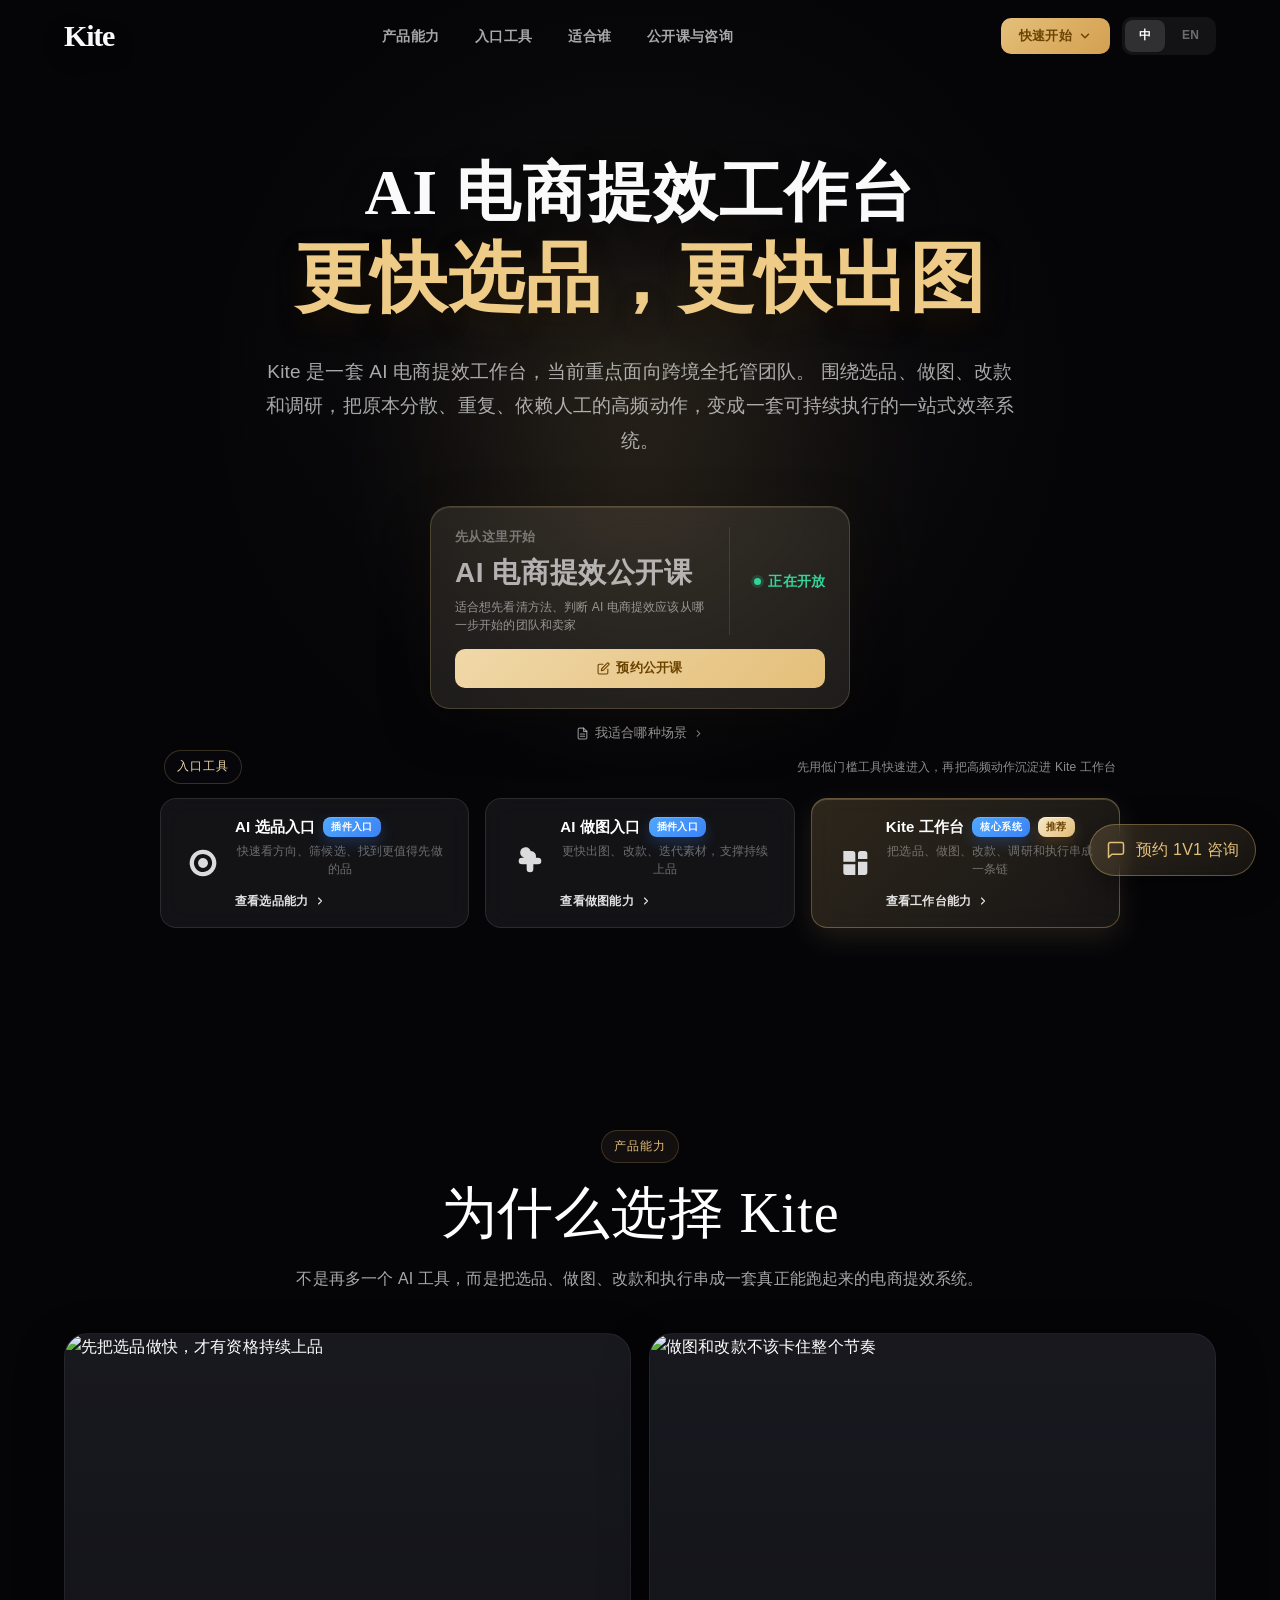
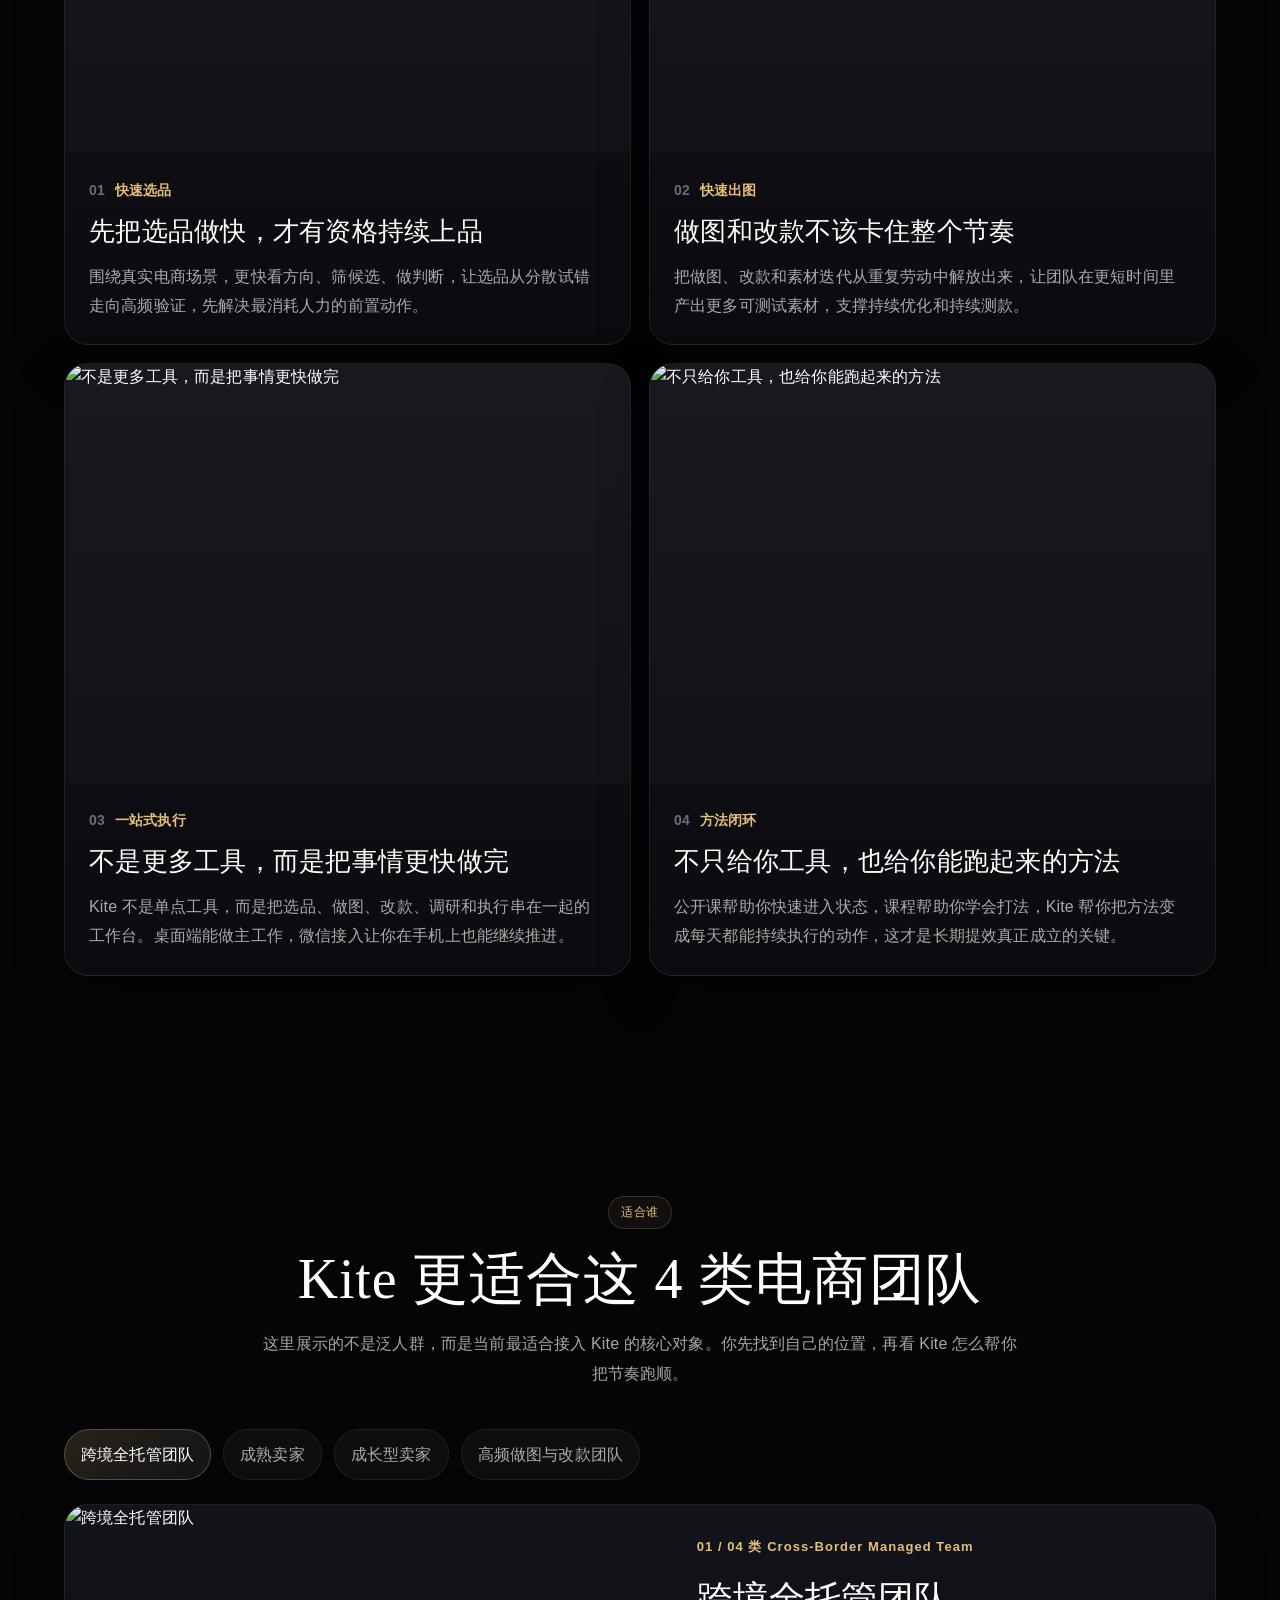
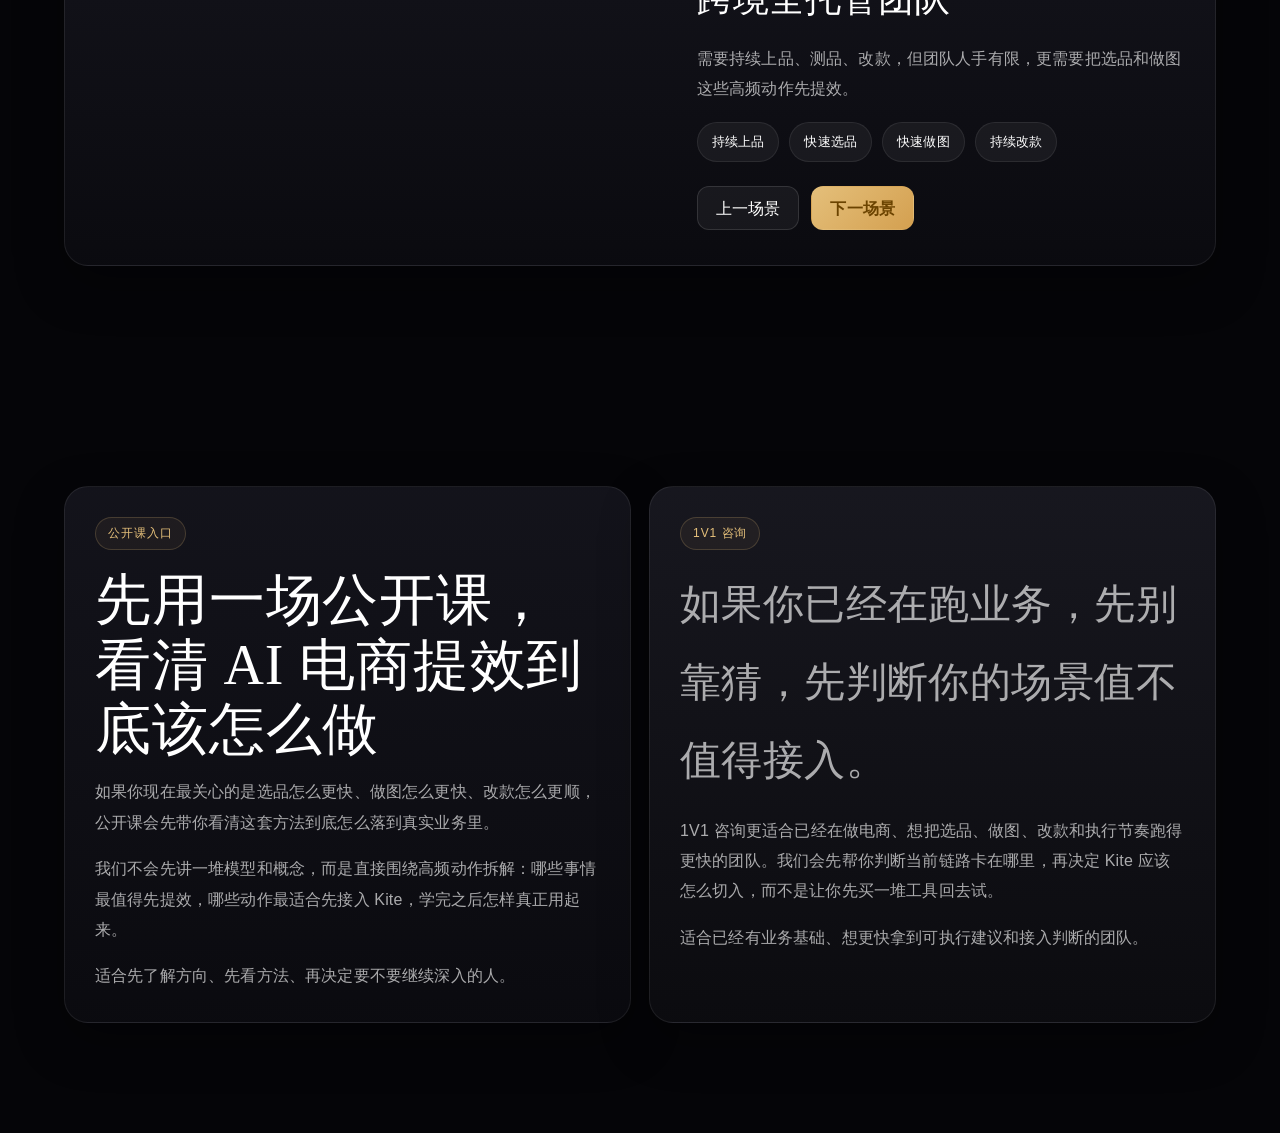
==== commit 805ecd7e: "Sync hero slogan layout update" ====
--- a/index.html
+++ b/index.html
@@ -1 +1,2 @@
-<!DOCTYPE html><html lang="zh-CN"><head><meta charSet="utf-8"/><meta name="viewport" content="width=device-width, initial-scale=1"/><link rel="stylesheet" href="_next/static/chunks/0d20doi53ryg7.css" data-precedence="next"/><link rel="preload" as="script" fetchPriority="low" href="_next/static/chunks/0bzupvr5gt3k9.js"/><script src="_next/static/chunks/02i7dfk78~t~2.js" async=""></script><script src="_next/static/chunks/0e-wrhqh4h3r5.js" async=""></script><script src="_next/static/chunks/0bogtdbh.dcu1.js" async=""></script><script src="_next/static/chunks/turbopack-0-3isec9m4.4q.js" async=""></script><script src="_next/static/chunks/01xlw8hd842-c.js" async=""></script><script src="_next/static/chunks/0d3shmwh5_nmn.js" async=""></script><script src="_next/static/chunks/0~mtf3mj.-wx~.js" async=""></script><title>Kite | AI 业务操作系统</title><meta name="description" content="Kite 面向老板和操盘手，把插件引流、内容生产、方案输出、企业诊断与定制交付串成一套可执行的业务系统。"/><meta property="og:title" content="Kite | AI 业务操作系统"/><meta property="og:description" content="Kite 面向老板和操盘手，把插件引流、内容生产、方案输出、企业诊断与定制交付串成一套可执行的业务系统。"/><meta property="og:url" content="https://kite.local/"/><meta property="og:site_name" content="Kite"/><meta property="og:locale" content="zh_CN"/><meta property="og:image" content="https://img.alicdn.com/imgextra/i3/O1CN01dTAnE41wKPzIYi1yy_!!6000000006289-2-tps-300-300.png"/><meta property="og:type" content="website"/><meta name="twitter:card" content="summary_large_image"/><meta name="twitter:title" content="Kite | AI 业务操作系统"/><meta name="twitter:description" content="Kite 面向老板和操盘手，把插件引流、内容生产、方案输出、企业诊断与定制交付串成一套可执行的业务系统。"/><meta name="twitter:image" content="https://img.alicdn.com/imgextra/i3/O1CN01dTAnE41wKPzIYi1yy_!!6000000006289-2-tps-300-300.png"/><link rel="shortcut icon" href="https://img.alicdn.com/imgextra/i2/O1CN01FiY07k1ImHS60rWMi_!!6000000000935-2-tps-64-64.png"/><link rel="icon" href="favicon.ico" sizes="256x256" type="image/x-icon"/><link rel="icon" href="https://img.alicdn.com/imgextra/i2/O1CN01DyN8OO1Bzprc46cXu_!!6000000000017-2-tps-128-128.png" sizes="128x128" type="image/png"/><link rel="apple-touch-icon" href="https://img.alicdn.com/imgextra/i4/O1CN01gAB5F01Nq0l0jnlM4_!!6000000001620-2-tps-256-256.png" sizes="256x256" type="image/png"/><script src="_next/static/chunks/03~yq9q893hmn.js" noModule=""></script></head><body><div hidden=""><!--$--><!--/$--></div><main class="wk-page"><div class="wk-nav-shell"><div class="wk-container"><div class="wk-nav"><a class="wk-logo" href="#hero" aria-label="Kite 首页"><span class="wk-logo-zh">Kite</span></a><ul class="wk-nav-links"><li><a href="#advantages">产品能力</a></li><li><a href="#plugin-matrix">入口工具</a></li><li><a href="#oneteam">适合谁</a></li><li><a href="#mission">公开课与咨询</a></li></ul><div class="wk-nav-right"><div class="wk-dl-wrap"><button class="wk-nav-download" type="button" aria-expanded="false"><span>快速开始</span><svg class="wk-download-chevron" viewBox="0 0 24 24" fill="none" stroke="currentColor" stroke-width="2.5" stroke-linecap="round" stroke-linejoin="round" aria-hidden="true"><polyline points="6 9 12 15 18 9"></polyline></svg></button></div><div class="wk-lang-toggle" aria-label="语言切换"><button class="is-active" type="button">中</button><button type="button" aria-disabled="true">EN</button></div></div></div></div></div><section class="wk-hero" id="hero"><video class="wk-hero-video" autoPlay="" muted="" loop="" playsInline="" poster="/media/kite-hero-poster.jpg"><source src="/media/kite-hero.mp4" type="video/mp4"/></video><div class="wk-hero-overlay"></div><div class="wk-hero-glow"></div><div class="wk-hero-content"><h1 class="wk-hero-title"><span class="wk-hero-title-top">AI 电商提效工作台</span><span class="wk-hero-title-bottom"><span class="wk-hero-title-keep">更快选品，</span><span class="wk-hero-title-keep">更快出图</span></span></h1><p class="wk-hero-sub">Kite 是一套 AI 电商提效工作台，当前重点面向跨境全托管团队。 围绕选品、做图、改款和调研，把原本分散、重复、依赖人工的高频动作，变成一套可持续执行的一站式效率系统。</p><div class="wk-invite-wrap"><div class="wk-invite-card wk-invite-card-available"><div class="wk-invite-card-left"><div class="wk-invite-top-row"><span class="wk-invite-card-header">先从这里开始</span><div class="wk-invite-code-wrap"><span class="wk-invite-code-value is-plain">AI 电商提效公开课</span></div><span class="wk-invite-card-note">适合想先看清方法、判断 AI 电商提效应该从哪一步开始的团队和卖家</span></div></div><div class="wk-invite-divider"></div><div class="wk-invite-card-right"><div class="wk-invite-status wk-invite-status-available"><span class="wk-invite-status-dot"></span><span>正在开放</span></div></div><a class="wk-invite-survey-btn" href="#public-class"><svg width="13" height="13" viewBox="0 0 24 24" fill="none" stroke="currentColor" stroke-width="2" stroke-linecap="round" stroke-linejoin="round" aria-hidden="true"><path d="M11 4H4a2 2 0 0 0-2 2v14a2 2 0 0 0 2 2h14a2 2 0 0 0 2-2v-7"></path><path d="M18.5 2.5a2.121 2.121 0 0 1 3 3L12 15l-4 1 1-4 9.5-9.5z"></path></svg><span>预约公开课</span></a></div><a class="wk-invite-claim-btn" href="#oneteam"><svg width="13" height="13" viewBox="0 0 24 24" fill="none" stroke="currentColor" stroke-width="2" stroke-linecap="round" stroke-linejoin="round" aria-hidden="true"><path d="M14 2H6a2 2 0 0 0-2 2v16a2 2 0 0 0 2 2h12a2 2 0 0 0 2-2V8z"></path><polyline points="14,2 14,8 20,8"></polyline><line x1="16" y1="13" x2="8" y2="13"></line><line x1="16" y1="17" x2="8" y2="17"></line></svg><span>我适合哪种场景</span><span class="wk-invite-claim-arrow"><svg viewBox="0 0 24 24" fill="none" stroke="currentColor" stroke-width="2.2" stroke-linecap="round" stroke-linejoin="round" aria-hidden="true"><polyline points="9,18 15,12 9,6"></polyline></svg></span></a></div></div><div class="wk-hero-dl-shell" id="plugin-matrix"><div class="wk-hero-dl-heading"><span class="wk-hero-dl-kicker">入口工具</span><span class="wk-hero-dl-caption">先用低门槛工具快速进入，再把高频动作沉淀进 Kite 工作台</span></div><div class="wk-hero-dl-cards"><a class="wk-hero-dl-card" href="#plugin-matrix"><div class="wk-hero-dl-card-icon"><svg viewBox="0 0 24 24" aria-hidden="true"><path d="M12 2a10 10 0 1 1-7.07 2.93A9.94 9.94 0 0 1 12 2Zm0 3.2a6.8 6.8 0 1 0 4.81 1.99A6.75 6.75 0 0 0 12 5.2Zm0 3.1a3.7 3.7 0 1 1-2.61 1.09A3.68 3.68 0 0 1 12 8.3Z"></path></svg></div><div class="wk-hero-dl-card-body"><div class="wk-hero-dl-card-title">AI 选品入口<span class="wk-hero-dl-card-badge">插件入口</span></div><div class="wk-hero-dl-card-sub">快速看方向、筛候选、找到更值得先做的品</div><div class="wk-hero-dl-card-cta"><span>查看选品能力</span><span class="wk-hero-dl-card-arrow"><svg viewBox="0 0 24 24" fill="none" stroke="currentColor" stroke-width="2.2" stroke-linecap="round" stroke-linejoin="round" aria-hidden="true"><polyline points="9,18 15,12 9,6"></polyline></svg></span></div></div></a><a class="wk-hero-dl-card" href="#plugin-matrix"><div class="wk-hero-dl-card-icon"><svg viewBox="0 0 24 24" aria-hidden="true"><path d="M14 3a4 4 0 0 1 3.87 5h1.63A2.5 2.5 0 0 1 22 10.5a2.5 2.5 0 0 1-2.5 2.5H16v3.5a2.5 2.5 0 0 1-5 0V13H7.5a2.5 2.5 0 1 1 0-5H9.1A4 4 0 1 1 14 3Z"></path></svg></div><div class="wk-hero-dl-card-body"><div class="wk-hero-dl-card-title">AI 做图入口<span class="wk-hero-dl-card-badge">插件入口</span></div><div class="wk-hero-dl-card-sub">更快出图、改款、迭代素材，支撑持续上品</div><div class="wk-hero-dl-card-cta"><span>查看做图能力</span><span class="wk-hero-dl-card-arrow"><svg viewBox="0 0 24 24" fill="none" stroke="currentColor" stroke-width="2.2" stroke-linecap="round" stroke-linejoin="round" aria-hidden="true"><polyline points="9,18 15,12 9,6"></polyline></svg></span></div></div></a><a class="wk-hero-dl-card current-device" href="#advantages"><div class="wk-hero-dl-card-icon"><svg viewBox="0 0 24 24" aria-hidden="true"><path d="M4 3h7a2 2 0 0 1 2 2v6H4V3Zm0 10h9v8H6a2 2 0 0 1-2-2v-6Zm11-8a2 2 0 0 1 2-2h3a2 2 0 0 1 2 2v4h-7V5Zm0 6h7v8a2 2 0 0 1-2 2h-5v-8Z"></path></svg></div><div class="wk-hero-dl-card-body"><div class="wk-hero-dl-card-title">Kite 工作台<span class="wk-hero-dl-card-badge">核心系统</span><span class="wk-hero-dl-card-badge recommended">推荐</span></div><div class="wk-hero-dl-card-sub">把选品、做图、改款、调研和执行串成一条链</div><div class="wk-hero-dl-card-cta"><span>查看工作台能力</span><span class="wk-hero-dl-card-arrow"><svg viewBox="0 0 24 24" fill="none" stroke="currentColor" stroke-width="2.2" stroke-linecap="round" stroke-linejoin="round" aria-hidden="true"><polyline points="9,18 15,12 9,6"></polyline></svg></span></div></div></a></div></div></section><section class="wk-section" id="advantages"><div class="wk-container"><div class="wk-section-header"><span class="wk-section-kicker">产品能力</span><h2 class="wk-section-title wk-display">为什么选择 Kite</h2><p class="wk-section-sub">不是再多一个 AI 工具，而是把选品、做图、改款和执行串成一套真正能跑起来的电商提效系统。</p></div><div class="wk-feature-grid"><article class="wk-feature-card"><div class="wk-feature-image"><img src="https://img.alicdn.com/imgextra/i2/O1CN01v2Q51Q28YrsAayCAn_!!6000000007945-2-tps-3087-2280.png" alt="先把选品做快，才有资格持续上品" loading="lazy"/></div><div class="wk-feature-body"><div class="wk-feature-index"><span>01</span><strong>快速选品</strong></div><h3>先把选品做快，才有资格持续上品</h3><p>围绕真实电商场景，更快看方向、筛候选、做判断，让选品从分散试错走向高频验证，先解决最消耗人力的前置动作。</p></div></article><article class="wk-feature-card"><div class="wk-feature-image"><img src="https://img.alicdn.com/imgextra/i2/O1CN01LvmIHj1zcEElKiZnh_!!6000000006734-2-tps-3087-2280.png" alt="做图和改款不该卡住整个节奏" loading="lazy"/></div><div class="wk-feature-body"><div class="wk-feature-index"><span>02</span><strong>快速出图</strong></div><h3>做图和改款不该卡住整个节奏</h3><p>把做图、改款和素材迭代从重复劳动中解放出来，让团队在更短时间里产出更多可测试素材，支撑持续优化和持续测款。</p></div></article><article class="wk-feature-card"><div class="wk-feature-image"><img src="https://img.alicdn.com/imgextra/i4/O1CN01I7yqRh1nLUN6wUvV7_!!6000000005073-2-tps-3087-2280.png" alt="不是更多工具，而是把事情更快做完" loading="lazy"/></div><div class="wk-feature-body"><div class="wk-feature-index"><span>03</span><strong>一站式执行</strong></div><h3>不是更多工具，而是把事情更快做完</h3><p>Kite 不是单点工具，而是把选品、做图、改款、调研和执行串在一起的工作台。桌面端能做主工作，微信接入让你在手机上也能继续推进。</p></div></article><article class="wk-feature-card"><div class="wk-feature-image"><img src="https://img.alicdn.com/imgextra/i4/O1CN0101RhgK1GDM16YX7Hr_!!6000000000588-2-tps-3087-2280.png" alt="不只给你工具，也给你能跑起来的方法" loading="lazy"/></div><div class="wk-feature-body"><div class="wk-feature-index"><span>04</span><strong>方法闭环</strong></div><h3>不只给你工具，也给你能跑起来的方法</h3><p>公开课帮助你快速进入状态，课程帮助你学会打法，Kite 帮你把方法变成每天都能持续执行的动作，这才是长期提效真正成立的关键。</p></div></article></div></div></section><section class="wk-section" id="oneteam"><div class="wk-container"><div class="wk-section-header"><span class="wk-section-kicker">适合谁</span><h2 class="wk-section-title wk-display">Kite 更适合这 4 类电商团队</h2><p class="wk-section-sub">这里展示的不是泛人群，而是当前最适合接入 Kite 的核心对象。你先找到自己的位置，再看 Kite 怎么帮你把节奏跑顺。</p></div><div class="wk-scene-shell"><div class="wk-scene-tabs" role="tablist" aria-label="场景方案切换"><button class="wk-scene-tab is-active" type="button" aria-selected="true">跨境全托管团队</button><button class="wk-scene-tab" type="button" aria-selected="false">成熟卖家</button><button class="wk-scene-tab" type="button" aria-selected="false">成长型卖家</button><button class="wk-scene-tab" type="button" aria-selected="false">高频做图与改款团队</button></div><article class="wk-scene-card"><div class="wk-scene-visual"><img src="https://img.alicdn.com/imgextra/i1/O1CN01JjbcEz26DDvLlrVtd_!!6000000007627-2-tps-1611-1051.png" alt="跨境全托管团队" loading="lazy"/></div><div class="wk-scene-content"><span class="wk-scene-index">0<!-- -->1<!-- --> / 0<!-- -->4<!-- --> 类 <!-- -->Cross-Border Managed Team</span><h3 class="wk-display">跨境全托管团队</h3><p>需要持续上品、测品、改款，但团队人手有限，更需要把选品和做图这些高频动作先提效。</p><div class="wk-skill-tags"><span class="wk-skill-tag">持续上品</span><span class="wk-skill-tag">快速选品</span><span class="wk-skill-tag">快速做图</span><span class="wk-skill-tag">持续改款</span></div><div class="wk-scene-actions"><button type="button" class="wk-scene-button ghost">上一场景</button><button type="button" class="wk-scene-button gold">下一场景</button></div></div></article></div></div></section><section class="wk-section" id="mission"><div class="wk-container"><div class="wk-story-grid"><article class="wk-story-card" id="public-class"><span class="wk-section-kicker">公开课入口</span><h2 class="wk-section-title wk-display">先用一场公开课，看清 AI 电商提效到底该怎么做</h2><p>如果你现在最关心的是选品怎么更快、做图怎么更快、改款怎么更顺，公开课会先带你看清这套方法到底怎么落到真实业务里。</p><p>我们不会先讲一堆模型和概念，而是直接围绕高频动作拆解：哪些事情最值得先提效，哪些动作最适合先接入 Kite，学完之后怎样真正用起来。</p><p>适合先了解方向、先看方法、再决定要不要继续深入的人。</p></article><article class="wk-story-card quote" id="consulting"><span class="wk-section-kicker">1V1 咨询</span><p class="wk-quote wk-display">如果你已经在跑业务，先别靠猜，先判断你的场景值不值得接入。</p><p>1V1 咨询更适合已经在做电商、想把选品、做图、改款和执行节奏跑得更快的团队。我们会先帮你判断当前链路卡在哪里，再决定 Kite 应该怎么切入，而不是让你先买一堆工具回去试。</p><p>适合已经有业务基础、想更快拿到可执行建议和接入判断的团队。</p></article></div></div></section><a class="wk-support-fab" href="#consulting"><svg width="20" height="20" viewBox="0 0 24 24" fill="none" aria-hidden="true"><path d="M21 15a2 2 0 0 1-2 2H7l-4 4V5a2 2 0 0 1 2-2h14a2 2 0 0 1 2 2z" stroke="currentColor" stroke-width="1.8" stroke-linecap="round" stroke-linejoin="round"></path></svg><span>预约 1V1 咨询</span></a></main><!--$--><!--/$--><script src="_next/static/chunks/0bzupvr5gt3k9.js" id="_R_" async=""></script><script>(self.__next_f=self.__next_f||[]).push([0])</script><script>self.__next_f.push([1,"1:\"$Sreact.fragment\"\n2:I[39756,[\"_next/static/chunks/01xlw8hd842-c.js\",\"_next/static/chunks/0d3shmwh5_nmn.js\"],\"default\"]\n3:I[37457,[\"_next/static/chunks/01xlw8hd842-c.js\",\"_next/static/chunks/0d3shmwh5_nmn.js\"],\"default\"]\n4:I[47257,[\"_next/static/chunks/01xlw8hd842-c.js\",\"_next/static/chunks/0d3shmwh5_nmn.js\"],\"ClientPageRoot\"]\n5:I[52683,[\"_next/static/chunks/01xlw8hd842-c.js\",\"_next/static/chunks/0d3shmwh5_nmn.js\",\"_next/static/chunks/0~mtf3mj.-wx~.js\"],\"default\"]\n8:I[97367,[\"_next/static/chunks/01xlw8hd842-c.js\",\"_next/static/chunks/0d3shmwh5_nmn.js\"],\"OutletBoundary\"]\n9:\"$Sreact.suspense\"\nb:I[97367,[\"_next/static/chunks/01xlw8hd842-c.js\",\"_next/static/chunks/0d3shmwh5_nmn.js\"],\"ViewportBoundary\"]\nd:I[97367,[\"_next/static/chunks/01xlw8hd842-c.js\",\"_next/static/chunks/0d3shmwh5_nmn.js\"],\"MetadataBoundary\"]\nf:I[68027,[\"_next/static/chunks/01xlw8hd842-c.js\",\"_next/static/chunks/0d3shmwh5_nmn.js\"],\"default\",1]\n:HL[\"_next/static/chunks/0d20doi53ryg7.css\",\"style\"]\n"])</script><script>self.__next_f.push([1,"0:{\"P\":null,\"c\":[\"\",\"\"],\"q\":\"\",\"i\":false,\"f\":[[[\"\",{\"children\":[\"__PAGE__\",{}]},\"$undefined\",\"$undefined\",16],[[\"$\",\"$1\",\"c\",{\"children\":[[[\"$\",\"link\",\"0\",{\"rel\":\"stylesheet\",\"href\":\"_next/static/chunks/0d20doi53ryg7.css\",\"precedence\":\"next\",\"crossOrigin\":\"$undefined\",\"nonce\":\"$undefined\"}],[\"$\",\"script\",\"script-0\",{\"src\":\"_next/static/chunks/01xlw8hd842-c.js\",\"async\":true,\"nonce\":\"$undefined\"}],[\"$\",\"script\",\"script-1\",{\"src\":\"_next/static/chunks/0d3shmwh5_nmn.js\",\"async\":true,\"nonce\":\"$undefined\"}]],[\"$\",\"html\",null,{\"lang\":\"zh-CN\",\"children\":[\"$\",\"body\",null,{\"children\":[\"$\",\"$L2\",null,{\"parallelRouterKey\":\"children\",\"error\":\"$undefined\",\"errorStyles\":\"$undefined\",\"errorScripts\":\"$undefined\",\"template\":[\"$\",\"$L3\",null,{}],\"templateStyles\":\"$undefined\",\"templateScripts\":\"$undefined\",\"notFound\":[[[\"$\",\"title\",null,{\"children\":\"404: This page could not be found.\"}],[\"$\",\"div\",null,{\"style\":{\"fontFamily\":\"system-ui,\\\"Segoe UI\\\",Roboto,Helvetica,Arial,sans-serif,\\\"Apple Color Emoji\\\",\\\"Segoe UI Emoji\\\"\",\"height\":\"100vh\",\"textAlign\":\"center\",\"display\":\"flex\",\"flexDirection\":\"column\",\"alignItems\":\"center\",\"justifyContent\":\"center\"},\"children\":[\"$\",\"div\",null,{\"children\":[[\"$\",\"style\",null,{\"dangerouslySetInnerHTML\":{\"__html\":\"body{color:#000;background:#fff;margin:0}.next-error-h1{border-right:1px solid rgba(0,0,0,.3)}@media (prefers-color-scheme:dark){body{color:#fff;background:#000}.next-error-h1{border-right:1px solid rgba(255,255,255,.3)}}\"}}],[\"$\",\"h1\",null,{\"className\":\"next-error-h1\",\"style\":{\"display\":\"inline-block\",\"margin\":\"0 20px 0 0\",\"padding\":\"0 23px 0 0\",\"fontSize\":24,\"fontWeight\":500,\"verticalAlign\":\"top\",\"lineHeight\":\"49px\"},\"children\":404}],[\"$\",\"div\",null,{\"style\":{\"display\":\"inline-block\"},\"children\":[\"$\",\"h2\",null,{\"style\":{\"fontSize\":14,\"fontWeight\":400,\"lineHeight\":\"49px\",\"margin\":0},\"children\":\"This page could not be found.\"}]}]]}]}]],[]],\"forbidden\":\"$undefined\",\"unauthorized\":\"$undefined\"}]}]}]]}],{\"children\":[[\"$\",\"$1\",\"c\",{\"children\":[[\"$\",\"$L4\",null,{\"Component\":\"$5\",\"serverProvidedParams\":{\"searchParams\":{},\"params\":{},\"promises\":[\"$@6\",\"$@7\"]}}],[[\"$\",\"script\",\"script-0\",{\"src\":\"_next/static/chunks/0~mtf3mj.-wx~.js\",\"async\":true,\"nonce\":\"$undefined\"}]],[\"$\",\"$L8\",null,{\"children\":[\"$\",\"$9\",null,{\"name\":\"Next.MetadataOutlet\",\"children\":\"$@a\"}]}]]}],{},null,false,null]},null,false,null],[\"$\",\"$1\",\"h\",{\"children\":[null,[\"$\",\"$Lb\",null,{\"children\":\"$Lc\"}],[\"$\",\"div\",null,{\"hidden\":true,\"children\":[\"$\",\"$Ld\",null,{\"children\":[\"$\",\"$9\",null,{\"name\":\"Next.Metadata\",\"children\":\"$Le\"}]}]}],null]}],false]],\"m\":\"$undefined\",\"G\":[\"$f\",[[\"$\",\"link\",\"0\",{\"rel\":\"stylesheet\",\"href\":\"_next/static/chunks/0d20doi53ryg7.css\",\"precedence\":\"next\",\"crossOrigin\":\"$undefined\",\"nonce\":\"$undefined\"}]]],\"S\":true,\"h\":null,\"s\":\"$undefined\",\"l\":\"$undefined\",\"p\":\"$undefined\",\"d\":\"$undefined\",\"b\":\"yepcPsVKpMvT0SMIGXhgx\"}\n"])</script><script>self.__next_f.push([1,"6:{}\n7:\"$0:f:0:1:1:children:0:props:children:0:props:serverProvidedParams:params\"\n"])</script><script>self.__next_f.push([1,"c:[[\"$\",\"meta\",\"0\",{\"charSet\":\"utf-8\"}],[\"$\",\"meta\",\"1\",{\"name\":\"viewport\",\"content\":\"width=device-width, initial-scale=1\"}]]\n"])</script><script>self.__next_f.push([1,"10:I[27201,[\"_next/static/chunks/01xlw8hd842-c.js\",\"_next/static/chunks/0d3shmwh5_nmn.js\"],\"IconMark\"]\na:null\n"])</script><script>self.__next_f.push([1,"e:[[\"$\",\"title\",\"0\",{\"children\":\"Kite | AI 业务操作系统\"}],[\"$\",\"meta\",\"1\",{\"name\":\"description\",\"content\":\"Kite 面向老板和操盘手，把插件引流、内容生产、方案输出、企业诊断与定制交付串成一套可执行的业务系统。\"}],[\"$\",\"meta\",\"2\",{\"property\":\"og:title\",\"content\":\"Kite | AI 业务操作系统\"}],[\"$\",\"meta\",\"3\",{\"property\":\"og:description\",\"content\":\"Kite 面向老板和操盘手，把插件引流、内容生产、方案输出、企业诊断与定制交付串成一套可执行的业务系统。\"}],[\"$\",\"meta\",\"4\",{\"property\":\"og:url\",\"content\":\"https://kite.local/\"}],[\"$\",\"meta\",\"5\",{\"property\":\"og:site_name\",\"content\":\"Kite\"}],[\"$\",\"meta\",\"6\",{\"property\":\"og:locale\",\"content\":\"zh_CN\"}],[\"$\",\"meta\",\"7\",{\"property\":\"og:image\",\"content\":\"https://img.alicdn.com/imgextra/i3/O1CN01dTAnE41wKPzIYi1yy_!!6000000006289-2-tps-300-300.png\"}],[\"$\",\"meta\",\"8\",{\"property\":\"og:type\",\"content\":\"website\"}],[\"$\",\"meta\",\"9\",{\"name\":\"twitter:card\",\"content\":\"summary_large_image\"}],[\"$\",\"meta\",\"10\",{\"name\":\"twitter:title\",\"content\":\"Kite | AI 业务操作系统\"}],[\"$\",\"meta\",\"11\",{\"name\":\"twitter:description\",\"content\":\"Kite 面向老板和操盘手，把插件引流、内容生产、方案输出、企业诊断与定制交付串成一套可执行的业务系统。\"}],[\"$\",\"meta\",\"12\",{\"name\":\"twitter:image\",\"content\":\"https://img.alicdn.com/imgextra/i3/O1CN01dTAnE41wKPzIYi1yy_!!6000000006289-2-tps-300-300.png\"}],[\"$\",\"link\",\"13\",{\"rel\":\"shortcut icon\",\"href\":\"https://img.alicdn.com/imgextra/i2/O1CN01FiY07k1ImHS60rWMi_!!6000000000935-2-tps-64-64.png\"}],[\"$\",\"link\",\"14\",{\"rel\":\"icon\",\"href\":\"/favicon.ico?favicon.0x3dzn~oxb6tn.ico\",\"sizes\":\"256x256\",\"type\":\"image/x-icon\"}],[\"$\",\"link\",\"15\",{\"rel\":\"icon\",\"href\":\"https://img.alicdn.com/imgextra/i2/O1CN01DyN8OO1Bzprc46cXu_!!6000000000017-2-tps-128-128.png\",\"sizes\":\"128x128\",\"type\":\"image/png\"}],[\"$\",\"link\",\"16\",{\"rel\":\"apple-touch-icon\",\"href\":\"https://img.alicdn.com/imgextra/i4/O1CN01gAB5F01Nq0l0jnlM4_!!6000000001620-2-tps-256-256.png\",\"sizes\":\"256x256\",\"type\":\"image/png\"}],[\"$\",\"$L10\",\"17\",{}]]\n"])</script></body></html>
+<!DOCTYPE html><html lang="zh-CN"><head><meta charSet="utf-8"/><meta name="viewport" content="width=device-width, initial-scale=1"/><link rel="stylesheet" href="_next/static/chunks/0f3w89p5lf4t3.css" data-precedence="next"/><link rel="preload" as="script" fetchPriority="low" href="_next/static/chunks/0bzupvr5gt3k9.js"/><script src="_next/static/chunks/02i7dfk78~t~2.js" async=""></script><script src="_next/static/chunks/0e-wrhqh4h3r5.js" async=""></script><script src="_next/static/chunks/0bogtdbh.dcu1.js" async=""></script><script src="_next/static/chunks/turbopack-0-3isec9m4.4q.js" async=""></script><script src="_next/static/chunks/01xlw8hd842-c.js" async=""></script><script src="_next/static/chunks/0d3shmwh5_nmn.js" async=""></script><script src="_next/static/chunks/0~mtf3mj.-wx~.js" async=""></script><title>Kite | AI 业务操作系统</title><meta name="description" content="Kite 面向老板和操盘手，把插件引流、内容生产、方案输出、企业诊断与定制交付串成一套可执行的业务系统。"/><meta property="og:title" content="Kite | AI 业务操作系统"/><meta property="og:description" content="Kite 面向老板和操盘手，把插件引流、内容生产、方案输出、企业诊断与定制交付串成一套可执行的业务系统。"/><meta property="og:url" content="https://kite.local/"/><meta property="og:site_name" content="Kite"/><meta property="og:locale" content="zh_CN"/><meta property="og:image" content="https://img.alicdn.com/imgextra/i3/O1CN01dTAnE41wKPzIYi1yy_!!6000000006289-2-tps-300-300.png"/><meta property="og:type" content="website"/><meta name="twitter:card" content="summary_large_image"/><meta name="twitter:title" content="Kite | AI 业务操作系统"/><meta name="twitter:description" content="Kite 面向老板和操盘手，把插件引流、内容生产、方案输出、企业诊断与定制交付串成一套可执行的业务系统。"/><meta name="twitter:image" content="https://img.alicdn.com/imgextra/i3/O1CN01dTAnE41wKPzIYi1yy_!!6000000006289-2-tps-300-300.png"/><link rel="shortcut icon" href="https://img.alicdn.com/imgextra/i2/O1CN01FiY07k1ImHS60rWMi_!!6000000000935-2-tps-64-64.png"/><link rel="icon" href="favicon.ico" sizes="256x256" type="image/x-icon"/><link rel="icon" href="https://img.alicdn.com/imgextra/i2/O1CN01DyN8OO1Bzprc46cXu_!!6000000000017-2-tps-128-128.png" sizes="128x128" type="image/png"/><link rel="apple-touch-icon" href="https://img.alicdn.com/imgextra/i4/O1CN01gAB5F01Nq0l0jnlM4_!!6000000001620-2-tps-256-256.png" sizes="256x256" type="image/png"/><script src="_next/static/chunks/03~yq9q893hmn.js" noModule=""></script></head><body><div hidden=""><!--$--><!--/$--></div><main class="wk-page"><div class="wk-nav-shell"><div class="wk-container"><div class="wk-nav"><a class="wk-logo" href="#hero" aria-label="Kite 首页"><span class="wk-logo-zh">Kite</span></a><ul class="wk-nav-links"><li><a href="#advantages">产品能力</a></li><li><a href="#plugin-matrix">入口工具</a></li><li><a href="#oneteam">适合谁</a></li><li><a href="#mission">公开课与咨询</a></li></ul><div class="wk-nav-right"><div class="wk-dl-wrap"><button class="wk-nav-download" type="button" aria-expanded="false"><span>快速开始</span><svg class="wk-download-chevron" viewBox="0 0 24 24" fill="none" stroke="currentColor" stroke-width="2.5" stroke-linecap="round" stroke-linejoin="round" aria-hidden="true"><polyline points="6 9 12 15 18 9"></polyline></svg></button></div><div class="wk-lang-toggle" aria-label="语言切换"><button class="is-active" type="button">中</button><button type="button" aria-disabled="true">EN</button></div></div></div></div></div><section class="wk-hero" id="hero"><video class="wk-hero-video" autoPlay="" muted="" loop="" playsInline="" poster="media/kite-hero-poster.jpg"><source src="media/kite-hero.mp4" type="video/mp4"/></video><div class="wk-hero-overlay"></div><div class="wk-hero-glow"></div><div class="wk-hero-content"><h1 class="wk-hero-title"><span class="wk-hero-title-top">AI 电商提效工作台</span><span class="wk-hero-title-bottom"><span class="wk-hero-title-keep">更快选品，</span><span class="wk-hero-title-keep">更快出图</span></span></h1><p class="wk-hero-sub">Kite 是一套 AI 电商提效工作台，当前重点面向跨境全托管团队。 围绕选品、做图、改款和调研，把原本分散、重复、依赖人工的高频动作，变成一套可持续执行的一站式效率系统。</p><div class="wk-invite-wrap"><div class="wk-invite-card wk-invite-card-available"><div class="wk-invite-card-left"><div class="wk-invite-top-row"><span class="wk-invite-card-header">先从这里开始</span><div class="wk-invite-code-wrap"><span class="wk-invite-code-value is-plain">AI 电商提效公开课</span></div><span class="wk-invite-card-note">适合想先看清方法、判断 AI 电商提效应该从哪一步开始的团队和卖家</span></div></div><div class="wk-invite-divider"></div><div class="wk-invite-card-right"><div class="wk-invite-status wk-invite-status-available"><span class="wk-invite-status-dot"></span><span>正在开放</span></div></div><a class="wk-invite-survey-btn" href="#public-class"><svg width="13" height="13" viewBox="0 0 24 24" fill="none" stroke="currentColor" stroke-width="2" stroke-linecap="round" stroke-linejoin="round" aria-hidden="true"><path d="M11 4H4a2 2 0 0 0-2 2v14a2 2 0 0 0 2 2h14a2 2 0 0 0 2-2v-7"></path><path d="M18.5 2.5a2.121 2.121 0 0 1 3 3L12 15l-4 1 1-4 9.5-9.5z"></path></svg><span>预约公开课</span></a></div><a class="wk-invite-claim-btn" href="#oneteam"><svg width="13" height="13" viewBox="0 0 24 24" fill="none" stroke="currentColor" stroke-width="2" stroke-linecap="round" stroke-linejoin="round" aria-hidden="true"><path d="M14 2H6a2 2 0 0 0-2 2v16a2 2 0 0 0 2 2h12a2 2 0 0 0 2-2V8z"></path><polyline points="14,2 14,8 20,8"></polyline><line x1="16" y1="13" x2="8" y2="13"></line><line x1="16" y1="17" x2="8" y2="17"></line></svg><span>我适合哪种场景</span><span class="wk-invite-claim-arrow"><svg viewBox="0 0 24 24" fill="none" stroke="currentColor" stroke-width="2.2" stroke-linecap="round" stroke-linejoin="round" aria-hidden="true"><polyline points="9,18 15,12 9,6"></polyline></svg></span></a></div></div><div class="wk-hero-dl-shell" id="plugin-matrix"><div class="wk-hero-dl-heading"><span class="wk-hero-dl-kicker">入口工具</span><span class="wk-hero-dl-caption">先用低门槛工具快速进入，再把高频动作沉淀进 Kite 工作台</span></div><div class="wk-hero-dl-cards"><a class="wk-hero-dl-card" href="#plugin-matrix"><div class="wk-hero-dl-card-icon"><svg viewBox="0 0 24 24" aria-hidden="true"><path d="M12 2a10 10 0 1 1-7.07 2.93A9.94 9.94 0 0 1 12 2Zm0 3.2a6.8 6.8 0 1 0 4.81 1.99A6.75 6.75 0 0 0 12 5.2Zm0 3.1a3.7 3.7 0 1 1-2.61 1.09A3.68 3.68 0 0 1 12 8.3Z"></path></svg></div><div class="wk-hero-dl-card-body"><div class="wk-hero-dl-card-title">AI 选品入口<span class="wk-hero-dl-card-badge">插件入口</span></div><div class="wk-hero-dl-card-sub">快速看方向、筛候选、找到更值得先做的品</div><div class="wk-hero-dl-card-cta"><span>查看选品能力</span><span class="wk-hero-dl-card-arrow"><svg viewBox="0 0 24 24" fill="none" stroke="currentColor" stroke-width="2.2" stroke-linecap="round" stroke-linejoin="round" aria-hidden="true"><polyline points="9,18 15,12 9,6"></polyline></svg></span></div></div></a><a class="wk-hero-dl-card" href="#plugin-matrix"><div class="wk-hero-dl-card-icon"><svg viewBox="0 0 24 24" aria-hidden="true"><path d="M14 3a4 4 0 0 1 3.87 5h1.63A2.5 2.5 0 0 1 22 10.5a2.5 2.5 0 0 1-2.5 2.5H16v3.5a2.5 2.5 0 0 1-5 0V13H7.5a2.5 2.5 0 1 1 0-5H9.1A4 4 0 1 1 14 3Z"></path></svg></div><div class="wk-hero-dl-card-body"><div class="wk-hero-dl-card-title">AI 做图入口<span class="wk-hero-dl-card-badge">插件入口</span></div><div class="wk-hero-dl-card-sub">更快出图、改款、迭代素材，支撑持续上品</div><div class="wk-hero-dl-card-cta"><span>查看做图能力</span><span class="wk-hero-dl-card-arrow"><svg viewBox="0 0 24 24" fill="none" stroke="currentColor" stroke-width="2.2" stroke-linecap="round" stroke-linejoin="round" aria-hidden="true"><polyline points="9,18 15,12 9,6"></polyline></svg></span></div></div></a><a class="wk-hero-dl-card current-device" href="#advantages"><div class="wk-hero-dl-card-icon"><svg viewBox="0 0 24 24" aria-hidden="true"><path d="M4 3h7a2 2 0 0 1 2 2v6H4V3Zm0 10h9v8H6a2 2 0 0 1-2-2v-6Zm11-8a2 2 0 0 1 2-2h3a2 2 0 0 1 2 2v4h-7V5Zm0 6h7v8a2 2 0 0 1-2 2h-5v-8Z"></path></svg></div><div class="wk-hero-dl-card-body"><div class="wk-hero-dl-card-title">Kite 工作台<span class="wk-hero-dl-card-badge">核心系统</span><span class="wk-hero-dl-card-badge recommended">推荐</span></div><div class="wk-hero-dl-card-sub">把选品、做图、改款、调研和执行串成一条链</div><div class="wk-hero-dl-card-cta"><span>查看工作台能力</span><span class="wk-hero-dl-card-arrow"><svg viewBox="0 0 24 24" fill="none" stroke="currentColor" stroke-width="2.2" stroke-linecap="round" stroke-linejoin="round" aria-hidden="true"><polyline points="9,18 15,12 9,6"></polyline></svg></span></div></div></a></div></div></section><section class="wk-section" id="advantages"><div class="wk-container"><div class="wk-section-header"><span class="wk-section-kicker">产品能力</span><h2 class="wk-section-title wk-display">为什么选择 Kite</h2><p class="wk-section-sub">不是再多一个 AI 工具，而是把选品、做图、改款和执行串成一套真正能跑起来的电商提效系统。</p></div><div class="wk-feature-grid"><article class="wk-feature-card"><div class="wk-feature-image"><img src="https://img.alicdn.com/imgextra/i2/O1CN01v2Q51Q28YrsAayCAn_!!6000000007945-2-tps-3087-2280.png" alt="先把选品做快，才有资格持续上品" loading="lazy"/></div><div class="wk-feature-body"><div class="wk-feature-index"><span>01</span><strong>快速选品</strong></div><h3>先把选品做快，才有资格持续上品</h3><p>围绕真实电商场景，更快看方向、筛候选、做判断，让选品从分散试错走向高频验证，先解决最消耗人力的前置动作。</p></div></article><article class="wk-feature-card"><div class="wk-feature-image"><img src="https://img.alicdn.com/imgextra/i2/O1CN01LvmIHj1zcEElKiZnh_!!6000000006734-2-tps-3087-2280.png" alt="做图和改款不该卡住整个节奏" loading="lazy"/></div><div class="wk-feature-body"><div class="wk-feature-index"><span>02</span><strong>快速出图</strong></div><h3>做图和改款不该卡住整个节奏</h3><p>把做图、改款和素材迭代从重复劳动中解放出来，让团队在更短时间里产出更多可测试素材，支撑持续优化和持续测款。</p></div></article><article class="wk-feature-card"><div class="wk-feature-image"><img src="https://img.alicdn.com/imgextra/i4/O1CN01I7yqRh1nLUN6wUvV7_!!6000000005073-2-tps-3087-2280.png" alt="不是更多工具，而是把事情更快做完" loading="lazy"/></div><div class="wk-feature-body"><div class="wk-feature-index"><span>03</span><strong>一站式执行</strong></div><h3>不是更多工具，而是把事情更快做完</h3><p>Kite 不是单点工具，而是把选品、做图、改款、调研和执行串在一起的工作台。桌面端能做主工作，微信接入让你在手机上也能继续推进。</p></div></article><article class="wk-feature-card"><div class="wk-feature-image"><img src="https://img.alicdn.com/imgextra/i4/O1CN0101RhgK1GDM16YX7Hr_!!6000000000588-2-tps-3087-2280.png" alt="不只给你工具，也给你能跑起来的方法" loading="lazy"/></div><div class="wk-feature-body"><div class="wk-feature-index"><span>04</span><strong>方法闭环</strong></div><h3>不只给你工具，也给你能跑起来的方法</h3><p>公开课帮助你快速进入状态，课程帮助你学会打法，Kite 帮你把方法变成每天都能持续执行的动作，这才是长期提效真正成立的关键。</p></div></article></div></div></section><section class="wk-section" id="oneteam"><div class="wk-container"><div class="wk-section-header"><span class="wk-section-kicker">适合谁</span><h2 class="wk-section-title wk-display">Kite 更适合这 4 类电商团队</h2><p class="wk-section-sub">这里展示的不是泛人群，而是当前最适合接入 Kite 的核心对象。你先找到自己的位置，再看 Kite 怎么帮你把节奏跑顺。</p></div><div class="wk-scene-shell"><div class="wk-scene-tabs" role="tablist" aria-label="场景方案切换"><button class="wk-scene-tab is-active" type="button" aria-selected="true">跨境全托管团队</button><button class="wk-scene-tab" type="button" aria-selected="false">成熟卖家</button><button class="wk-scene-tab" type="button" aria-selected="false">成长型卖家</button><button class="wk-scene-tab" type="button" aria-selected="false">高频做图与改款团队</button></div><article class="wk-scene-card"><div class="wk-scene-visual"><img src="https://img.alicdn.com/imgextra/i1/O1CN01JjbcEz26DDvLlrVtd_!!6000000007627-2-tps-1611-1051.png" alt="跨境全托管团队" loading="lazy"/></div><div class="wk-scene-content"><span class="wk-scene-index">0<!-- -->1<!-- --> / 0<!-- -->4<!-- --> 类 <!-- -->Cross-Border Managed Team</span><h3 class="wk-display">跨境全托管团队</h3><p>需要持续上品、测品、改款，但团队人手有限，更需要把选品和做图这些高频动作先提效。</p><div class="wk-skill-tags"><span class="wk-skill-tag">持续上品</span><span class="wk-skill-tag">快速选品</span><span class="wk-skill-tag">快速做图</span><span class="wk-skill-tag">持续改款</span></div><div class="wk-scene-actions"><button type="button" class="wk-scene-button ghost">上一场景</button><button type="button" class="wk-scene-button gold">下一场景</button></div></div></article></div></div></section><section class="wk-section" id="mission"><div class="wk-container"><div class="wk-story-grid"><article class="wk-story-card" id="public-class"><span class="wk-section-kicker">公开课入口</span><h2 class="wk-section-title wk-display">先用一场公开课，看清 AI 电商提效到底该怎么做</h2><p>如果你现在最关心的是选品怎么更快、做图怎么更快、改款怎么更顺，公开课会先带你看清这套方法到底怎么落到真实业务里。</p><p>我们不会先讲一堆模型和概念，而是直接围绕高频动作拆解：哪些事情最值得先提效，哪些动作最适合先接入 Kite，学完之后怎样真正用起来。</p><p>适合先了解方向、先看方法、再决定要不要继续深入的人。</p></article><article class="wk-story-card quote" id="consulting"><span class="wk-section-kicker">1V1 咨询</span><p class="wk-quote wk-display">如果你已经在跑业务，先别靠猜，先判断你的场景值不值得接入。</p><p>1V1 咨询更适合已经在做电商、想把选品、做图、改款和执行节奏跑得更快的团队。我们会先帮你判断当前链路卡在哪里，再决定 Kite 应该怎么切入，而不是让你先买一堆工具回去试。</p><p>适合已经有业务基础、想更快拿到可执行建议和接入判断的团队。</p></article></div></div></section><a class="wk-support-fab" href="#consulting"><svg width="20" height="20" viewBox="0 0 24 24" fill="none" aria-hidden="true"><path d="M21 15a2 2 0 0 1-2 2H7l-4 4V5a2 2 0 0 1 2-2h14a2 2 0 0 1 2 2z" stroke="currentColor" stroke-width="1.8" stroke-linecap="round" stroke-linejoin="round"></path></svg><span>预约 1V1 咨询</span></a></main><!--$--><!--/$--><script src="_next/static/chunks/0bzupvr5gt3k9.js" id="_R_" async=""></script><script>(self.__next_f=self.__next_f||[]).push([0])</script><script>self.__next_f.push([1,"1:\"$Sreact.fragment\"\n2:I[39756,[\"_next/static/chunks/01xlw8hd842-c.js\",\"_next/static/chunks/0d3shmwh5_nmn.js\"],\"default\"]\n3:I[37457,[\"_next/static/chunks/01xlw8hd842-c.js\",\"_next/static/chunks/0d3shmwh5_nmn.js\"],\"default\"]\n4:I[47257,[\"_next/static/chunks/01xlw8hd842-c.js\",\"_next/static/chunks/0d3shmwh5_nmn.js\"],\"ClientPageRoot\"]\n5:I[52683,[\"_next/static/chunks/01xlw8hd842-c.js\",\"_next/static/chunks/0d3shmwh5_nmn.js\",\"_next/static/chunks/0~mtf3mj.-wx~.js\"],\"default\"]\n8:I[97367,[\"_next/static/chunks/01xlw8hd842-c.js\",\"_next/static/chunks/0d3shmwh5_nmn.js\"],\"OutletBoundary\"]\n9:\"$Sreact.suspense\"\nb:I[97367,[\"_next/static/chunks/01xlw8hd842-c.js\",\"_next/static/chunks/0d3shmwh5_nmn.js\"],\"ViewportBoundary\"]\nd:I[97367,[\"_next/static/chunks/01xlw8hd842-c.js\",\"_next/static/chunks/0d3shmwh5_nmn.js\"],\"MetadataBoundary\"]\nf:I[68027,[\"_next/static/chunks/01xlw8hd842-c.js\",\"_next/static/chunks/0d3shmwh5_nmn.js\"],\"default\",1]\n:HL[\"_next/static/chunks/0f3w89p5lf4t3.css\",\"style\"]\n"])</script><script>self.__next_f.push([1,"0:{\"P\":null,\"c\":[\"\",\"\"],\"q\":\"\",\"i\":false,\"f\":[[[\"\",{\"children\":[\"__PAGE__\",{}]},\"$undefined\",\"$undefined\",16],[[\"$\",\"$1\",\"c\",{\"children\":[[[\"$\",\"link\",\"0\",{\"rel\":\"stylesheet\",\"href\":\"_next/static/chunks/0f3w89p5lf4t3.css\",\"precedence\":\"next\",\"crossOrigin\":\"$undefined\",\"nonce\":\"$undefined\"}],[\"$\",\"script\",\"script-0\",{\"src\":\"_next/static/chunks/01xlw8hd842-c.js\",\"async\":true,\"nonce\":\"$undefined\"}],[\"$\",\"script\",\"script-1\",{\"src\":\"_next/static/chunks/0d3shmwh5_nmn.js\",\"async\":true,\"nonce\":\"$undefined\"}]],[\"$\",\"html\",null,{\"lang\":\"zh-CN\",\"children\":[\"$\",\"body\",null,{\"children\":[\"$\",\"$L2\",null,{\"parallelRouterKey\":\"children\",\"error\":\"$undefined\",\"errorStyles\":\"$undefined\",\"errorScripts\":\"$undefined\",\"template\":[\"$\",\"$L3\",null,{}],\"templateStyles\":\"$undefined\",\"templateScripts\":\"$undefined\",\"notFound\":[[[\"$\",\"title\",null,{\"children\":\"404: This page could not be found.\"}],[\"$\",\"div\",null,{\"style\":{\"fontFamily\":\"system-ui,\\\"Segoe UI\\\",Roboto,Helvetica,Arial,sans-serif,\\\"Apple Color Emoji\\\",\\\"Segoe UI Emoji\\\"\",\"height\":\"100vh\",\"textAlign\":\"center\",\"display\":\"flex\",\"flexDirection\":\"column\",\"alignItems\":\"center\",\"justifyContent\":\"center\"},\"children\":[\"$\",\"div\",null,{\"children\":[[\"$\",\"style\",null,{\"dangerouslySetInnerHTML\":{\"__html\":\"body{color:#000;background:#fff;margin:0}.next-error-h1{border-right:1px solid rgba(0,0,0,.3)}@media (prefers-color-scheme:dark){body{color:#fff;background:#000}.next-error-h1{border-right:1px solid rgba(255,255,255,.3)}}\"}}],[\"$\",\"h1\",null,{\"className\":\"next-error-h1\",\"style\":{\"display\":\"inline-block\",\"margin\":\"0 20px 0 0\",\"padding\":\"0 23px 0 0\",\"fontSize\":24,\"fontWeight\":500,\"verticalAlign\":\"top\",\"lineHeight\":\"49px\"},\"children\":404}],[\"$\",\"div\",null,{\"style\":{\"display\":\"inline-block\"},\"children\":[\"$\",\"h2\",null,{\"style\":{\"fontSize\":14,\"fontWeight\":400,\"lineHeight\":\"49px\",\"margin\":0},\"children\":\"This page could not be found.\"}]}]]}]}]],[]],\"forbidden\":\"$undefined\",\"unauthorized\":\"$undefined\"}]}]}]]}],{\"children\":[[\"$\",\"$1\",\"c\",{\"children\":[[\"$\",\"$L4\",null,{\"Component\":\"$5\",\"serverProvidedParams\":{\"searchParams\":{},\"params\":{},\"promises\":[\"$@6\",\"$@7\"]}}],[[\"$\",\"script\",\"script-0\",{\"src\":\"_next/static/chunks/0~mtf3mj.-wx~.js\",\"async\":true,\"nonce\":\"$undefined\"}]],[\"$\",\"$L8\",null,{\"children\":[\"$\",\"$9\",null,{\"name\":\"Next.MetadataOutlet\",\"children\":\"$@a\"}]}]]}],{},null,false,null]},null,false,null],[\"$\",\"$1\",\"h\",{\"children\":[null,[\"$\",\"$Lb\",null,{\"children\":\"$Lc\"}],[\"$\",\"div\",null,{\"hidden\":true,\"children\":[\"$\",\"$Ld\",null,{\"children\":[\"$\",\"$9\",null,{\"name\":\"Next.Metadata\",\"children\":\"$Le\"}]}]}],null]}],false]],\"m\":\"$undefined\",\"G\":[\"$f\",[[\"$\",\"link\",\"0\",{\"rel\":\"stylesheet\",\"href\":\"_next/static/chunks/0f3w89p5lf4t3.css\",\"precedence\":\"next\",\"crossOrigin\":\"$undefined\",\"nonce\":\"$undefined\"}]]],\"S\":true,\"h\":null,\"s\":\"$undefined\",\"l\":\"$undefined\",\"p\":\"$undefined\",\"d\":\"$undefined\",\"b\":\"B2BOs6aSP-2n2c1qGhEgJ\"}\n"])</script><script>self.__next_f.push([1,"6:{}\n7:\"$0:f:0:1:1:children:0:props:children:0:props:serverProvidedParams:params\"\n"])</script><script>self.__next_f.push([1,"c:[[\"$\",\"meta\",\"0\",{\"charSet\":\"utf-8\"}],[\"$\",\"meta\",\"1\",{\"name\":\"viewport\",\"content\":\"width=device-width, initial-scale=1\"}]]\n"])</script><script>self.__next_f.push([1,"10:I[27201,[\"_next/static/chunks/01xlw8hd842-c.js\",\"_next/static/chunks/0d3shmwh5_nmn.js\"],\"IconMark\"]\na:null\n"])</script><script>self.__next_f.push([1,"e:[[\"$\",\"title\",\"0\",{\"children\":\"Kite | AI 业务操作系统\"}],[\"$\",\"meta\",\"1\",{\"name\":\"description\",\"content\":\"Kite 面向老板和操盘手，把插件引流、内容生产、方案输出、企业诊断与定制交付串成一套可执行的业务系统。\"}],[\"$\",\"meta\",\"2\",{\"property\":\"og:title\",\"content\":\"Kite | AI 业务操作系统\"}],[\"$\",\"meta\",\"3\",{\"property\":\"og:description\",\"content\":\"Kite 面向老板和操盘手，把插件引流、内容生产、方案输出、企业诊断与定制交付串成一套可执行的业务系统。\"}],[\"$\",\"meta\",\"4\",{\"property\":\"og:url\",\"content\":\"https://kite.local/\"}],[\"$\",\"meta\",\"5\",{\"property\":\"og:site_name\",\"content\":\"Kite\"}],[\"$\",\"meta\",\"6\",{\"property\":\"og:locale\",\"content\":\"zh_CN\"}],[\"$\",\"meta\",\"7\",{\"property\":\"og:image\",\"content\":\"https://img.alicdn.com/imgextra/i3/O1CN01dTAnE41wKPzIYi1yy_!!6000000006289-2-tps-300-300.png\"}],[\"$\",\"meta\",\"8\",{\"property\":\"og:type\",\"content\":\"website\"}],[\"$\",\"meta\",\"9\",{\"name\":\"twitter:card\",\"content\":\"summary_large_image\"}],[\"$\",\"meta\",\"10\",{\"name\":\"twitter:title\",\"content\":\"Kite | AI 业务操作系统\"}],[\"$\",\"meta\",\"11\",{\"name\":\"twitter:description\",\"content\":\"Kite 面向老板和操盘手，把插件引流、内容生产、方案输出、企业诊断与定制交付串成一套可执行的业务系统。\"}],[\"$\",\"meta\",\"12\",{\"name\":\"twitter:image\",\"content\":\"https://img.alicdn.com/imgextra/i3/O1CN01dTAnE41wKPzIYi1yy_!!6000000006289-2-tps-300-300.png\"}],[\"$\",\"link\",\"13\",{\"rel\":\"shortcut icon\",\"href\":\"https://img.alicdn.com/imgextra/i2/O1CN01FiY07k1ImHS60rWMi_!!6000000000935-2-tps-64-64.png\"}],[\"$\",\"link\",\"14\",{\"rel\":\"icon\",\"href\":\"/favicon.ico?favicon.0x3dzn~oxb6tn.ico\",\"sizes\":\"256x256\",\"type\":\"image/x-icon\"}],[\"$\",\"link\",\"15\",{\"rel\":\"icon\",\"href\":\"https://img.alicdn.com/imgextra/i2/O1CN01DyN8OO1Bzprc46cXu_!!6000000000017-2-tps-128-128.png\",\"sizes\":\"128x128\",\"type\":\"image/png\"}],[\"$\",\"link\",\"16\",{\"rel\":\"apple-touch-icon\",\"href\":\"https://img.alicdn.com/imgextra/i4/O1CN01gAB5F01Nq0l0jnlM4_!!6000000001620-2-tps-256-256.png\",\"sizes\":\"256x256\",\"type\":\"image/png\"}],[\"$\",\"$L10\",\"17\",{}]]\n"])</script></body></html>
+
--- a/_next/static/chunks/0f3w89p5lf4t3.css
+++ b/_next/static/chunks/0f3w89p5lf4t3.css
@@ -0,0 +1,2 @@
+@layer properties{@supports (((-webkit-hyphens:none)) and (not (margin-trim:inline))) or ((-moz-orient:inline) and (not (color:rgb(from red r g b)))){*,:before,:after,::backdrop{--tw-scale-x:1;--tw-scale-y:1;--tw-scale-z:1;--tw-rotate-x:initial;--tw-rotate-y:initial;--tw-rotate-z:initial;--tw-skew-x:initial;--tw-skew-y:initial;--tw-pan-x:initial;--tw-pan-y:initial;--tw-pinch-zoom:initial;--tw-space-y-reverse:0;--tw-space-x-reverse:0;--tw-divide-x-reverse:0;--tw-border-style:solid;--tw-divide-y-reverse:0;--tw-gradient-position:initial;--tw-gradient-from:#0000;--tw-gradient-via:#0000;--tw-gradient-to:#0000;--tw-gradient-stops:initial;--tw-gradient-via-stops:initial;--tw-gradient-from-position:0%;--tw-gradient-via-position:50%;--tw-gradient-to-position:100%;--tw-leading:initial;--tw-font-weight:initial;--tw-tracking:initial;--tw-ordinal:initial;--tw-slashed-zero:initial;--tw-numeric-figure:initial;--tw-numeric-spacing:initial;--tw-numeric-fraction:initial;--tw-shadow:0 0 #0000;--tw-shadow-color:initial;--tw-shadow-alpha:100%;--tw-inset-shadow:0 0 #0000;--tw-inset-shadow-color:initial;--tw-inset-shadow-alpha:100%;--tw-ring-color:initial;--tw-ring-shadow:0 0 #0000;--tw-inset-ring-color:initial;--tw-inset-ring-shadow:0 0 #0000;--tw-ring-inset:initial;--tw-ring-offset-width:0px;--tw-ring-offset-color:#fff;--tw-ring-offset-shadow:0 0 #0000;--tw-outline-style:solid;--tw-blur:initial;--tw-brightness:initial;--tw-contrast:initial;--tw-grayscale:initial;--tw-hue-rotate:initial;--tw-invert:initial;--tw-opacity:initial;--tw-saturate:initial;--tw-sepia:initial;--tw-drop-shadow:initial;--tw-drop-shadow-color:initial;--tw-drop-shadow-alpha:100%;--tw-drop-shadow-size:initial;--tw-backdrop-blur:initial;--tw-backdrop-brightness:initial;--tw-backdrop-contrast:initial;--tw-backdrop-grayscale:initial;--tw-backdrop-hue-rotate:initial;--tw-backdrop-invert:initial;--tw-backdrop-opacity:initial;--tw-backdrop-saturate:initial;--tw-backdrop-sepia:initial;--tw-duration:initial}}}@layer theme{:root,:host{--font-serif:ui-serif, Georgia, Cambria, "Times New Roman", Times, serif;--font-mono:ui-monospace, SFMono-Regular, Menlo, Monaco, Consolas, "Liberation Mono", "Courier New", monospace;--color-gray-600:#4a5565;--color-gray-900:#101828;--color-black:#000;--color-white:#fff;--spacing:.25rem;--container-2xl:42rem;--text-xs:.75rem;--text-xs--line-height:calc(1 / .75);--text-sm:.875rem;--text-sm--line-height:calc(1.25 / .875);--text-base:1rem;--text-base--line-height:calc(1.5 / 1);--text-lg:1.125rem;--text-lg--line-height:calc(1.75 / 1.125);--text-xl:1.25rem;--text-xl--line-height:calc(1.75 / 1.25);--text-2xl:1.5rem;--text-2xl--line-height:calc(2 / 1.5);--font-weight-normal:400;--font-weight-medium:500;--font-weight-semibold:600;--font-weight-bold:700;--tracking-tight:-.025em;--leading-tight:1.25;--leading-relaxed:1.625;--radius-lg:.5rem;--radius-xl:.75rem;--radius-2xl:1rem;--blur-sm:8px;--aspect-video:16 / 9;--default-transition-duration:.15s;--default-transition-timing-function:cubic-bezier(.4, 0, .2, 1);--default-font-family:"SF Pro Display", "SF Pro Text", "PingFang SC", "Hiragino Sans GB", "Noto Sans SC", "Source Han Sans SC", "Microsoft YaHei UI", "Segoe UI Variable", "Segoe UI", sans-serif;--default-mono-font-family:var(--font-mono);--font-ui:"SF Pro Display", "PingFang SC", "Hiragino Sans GB", "Noto Sans SC", "Source Han Sans SC", "Microsoft YaHei UI", "Segoe UI Variable", sans-serif;--font-copy:"PingFang SC", "Hiragino Sans GB", "Noto Sans SC", "Source Han Sans SC", "Microsoft YaHei UI", "Segoe UI", sans-serif}@supports (color:lab(0% 0 0)){:root,:host{--color-gray-600:lab(35.6337% -1.58697 -10.8425);--color-gray-900:lab(8.11897% .811279 -12.254)}}}@layer base{*,:after,:before,::backdrop{box-sizing:border-box;border:0 solid;margin:0;padding:0}::file-selector-button{box-sizing:border-box;border:0 solid;margin:0;padding:0}html,:host{-webkit-text-size-adjust:100%;tab-size:4;line-height:1.5;font-family:var(--default-font-family,ui-sans-serif, system-ui, sans-serif, "Apple Color Emoji", "Segoe UI Emoji", "Segoe UI Symbol", "Noto Color Emoji");font-feature-settings:var(--default-font-feature-settings,normal);font-variation-settings:var(--default-font-variation-settings,normal);-webkit-tap-highlight-color:transparent}hr{height:0;color:inherit;border-top-width:1px}abbr:where([title]){-webkit-text-decoration:underline dotted;text-decoration:underline dotted}h1,h2,h3,h4,h5,h6{font-size:inherit;font-weight:inherit}a{color:inherit;-webkit-text-decoration:inherit;-webkit-text-decoration:inherit;-webkit-text-decoration:inherit;-webkit-text-decoration:inherit;text-decoration:inherit}b,strong{font-weight:bolder}code,kbd,samp,pre{font-family:var(--default-mono-font-family,ui-monospace, SFMono-Regular, Menlo, Monaco, Consolas, "Liberation Mono", "Courier New", monospace);font-feature-settings:var(--default-mono-font-feature-settings,normal);font-variation-settings:var(--default-mono-font-variation-settings,normal);font-size:1em}small{font-size:80%}sub,sup{vertical-align:baseline;font-size:75%;line-height:0;position:relative}sub{bottom:-.25em}sup{top:-.5em}table{text-indent:0;border-color:inherit;border-collapse:collapse}:-moz-focusring{outline:auto}progress{vertical-align:baseline}summary{display:list-item}ol,ul,menu{list-style:none}img,svg,video,canvas,audio,iframe,embed,object{vertical-align:middle;display:block}img,video{max-width:100%;height:auto}button,input,select,optgroup,textarea{font:inherit;font-feature-settings:inherit;font-variation-settings:inherit;letter-spacing:inherit;color:inherit;opacity:1;background-color:#0000;border-radius:0}::file-selector-button{font:inherit;font-feature-settings:inherit;font-variation-settings:inherit;letter-spacing:inherit;color:inherit;opacity:1;background-color:#0000;border-radius:0}:where(select:is([multiple],[size])) optgroup{font-weight:bolder}:where(select:is([multiple],[size])) optgroup option{padding-inline-start:20px}::file-selector-button{margin-inline-end:4px}::placeholder{opacity:1}@supports (not ((-webkit-appearance:-apple-pay-button))) or (contain-intrinsic-size:1px){::placeholder{color:currentColor}@supports (color:color-mix(in lab, red, red)){::placeholder{color:color-mix(in oklab, currentcolor 50%, transparent)}}}textarea{resize:vertical}::-webkit-search-decoration{-webkit-appearance:none}::-webkit-date-and-time-value{min-height:1lh;text-align:inherit}::-webkit-datetime-edit{display:inline-flex}::-webkit-datetime-edit-fields-wrapper{padding:0}::-webkit-datetime-edit{padding-block:0}::-webkit-datetime-edit-year-field{padding-block:0}::-webkit-datetime-edit-month-field{padding-block:0}::-webkit-datetime-edit-day-field{padding-block:0}::-webkit-datetime-edit-hour-field{padding-block:0}::-webkit-datetime-edit-minute-field{padding-block:0}::-webkit-datetime-edit-second-field{padding-block:0}::-webkit-datetime-edit-millisecond-field{padding-block:0}::-webkit-datetime-edit-meridiem-field{padding-block:0}::-webkit-calendar-picker-indicator{line-height:1}:-moz-ui-invalid{box-shadow:none}button,input:where([type=button],[type=reset],[type=submit]){appearance:button}::file-selector-button{appearance:button}::-webkit-inner-spin-button{height:auto}::-webkit-outer-spin-button{height:auto}[hidden]:where(:not([hidden=until-found])){display:none!important}}@layer components;@layer utilities{.pointer-events-none{pointer-events:none}.collapse{visibility:collapse}.invisible{visibility:hidden}.visible{visibility:visible}.sr-only{clip-path:inset(50%);white-space:nowrap;border-width:0;width:1px;height:1px;margin:-1px;padding:0;position:absolute;overflow:hidden}.not-sr-only{clip-path:none;white-space:normal;width:auto;height:auto;margin:0;padding:0;position:static;overflow:visible}.absolute{position:absolute}.fixed{position:fixed}.relative{position:relative}.static{position:static}.sticky{position:sticky}.inset-0{inset:calc(var(--spacing) * 0)}.inset-x-0{inset-inline:calc(var(--spacing) * 0)}.inset-y-2{inset-block:calc(var(--spacing) * 2)}.start{inset-inline-start:var(--spacing)}.end{inset-inline-end:var(--spacing)}.top-0{top:calc(var(--spacing) * 0)}.top-\[58px\]{top:58px}.top-\[200px\]{top:200px}.top-\[calc\(100\%\+8px\)\]{top:calc(100% + 8px)}.right-0{right:calc(var(--spacing) * 0)}.right-6{right:calc(var(--spacing) * 6)}.bottom-0{bottom:calc(var(--spacing) * 0)}.left-0{left:calc(var(--spacing) * 0)}.left-6{left:calc(var(--spacing) * 6)}.isolate{isolation:isolate}.isolation-auto{isolation:auto}.z-0{z-index:0}.z-10{z-index:10}.z-20{z-index:20}.z-40{z-index:40}.z-50{z-index:50}.z-\[80\]{z-index:80}.container{width:100%}@media (min-width:40rem){.container{max-width:40rem}}@media (min-width:48rem){.container{max-width:48rem}}@media (min-width:64rem){.container{max-width:64rem}}@media (min-width:80rem){.container{max-width:80rem}}@media (min-width:96rem){.container{max-width:96rem}}.mx-auto{margin-inline:auto}.mt-1{margin-top:calc(var(--spacing) * 1)}.mt-2{margin-top:calc(var(--spacing) * 2)}.mt-3{margin-top:calc(var(--spacing) * 3)}.mt-4{margin-top:calc(var(--spacing) * 4)}.mt-5{margin-top:calc(var(--spacing) * 5)}.mt-6{margin-top:calc(var(--spacing) * 6)}.mt-8{margin-top:calc(var(--spacing) * 8)}.mt-10{margin-top:calc(var(--spacing) * 10)}.mt-12{margin-top:calc(var(--spacing) * 12)}.mt-16{margin-top:calc(var(--spacing) * 16)}.mb-2{margin-bottom:calc(var(--spacing) * 2)}.mb-3{margin-bottom:calc(var(--spacing) * 3)}.mb-4{margin-bottom:calc(var(--spacing) * 4)}.mb-5{margin-bottom:calc(var(--spacing) * 5)}.mb-6{margin-bottom:calc(var(--spacing) * 6)}.mb-12{margin-bottom:calc(var(--spacing) * 12)}.ml-1{margin-left:calc(var(--spacing) * 1)}.block{display:block}.contents{display:contents}.flex{display:flex}.flow-root{display:flow-root}.grid{display:grid}.hidden{display:none}.inline{display:inline}.inline-block{display:inline-block}.inline-flex{display:inline-flex}.inline-grid{display:inline-grid}.inline-table{display:inline-table}.list-item{display:list-item}.table{display:table}.table-caption{display:table-caption}.table-cell{display:table-cell}.table-column{display:table-column}.table-column-group{display:table-column-group}.table-footer-group{display:table-footer-group}.table-header-group{display:table-header-group}.table-row{display:table-row}.table-row-group{display:table-row-group}.aspect-\[4\/5\]{aspect-ratio:4/5}.aspect-\[9\/16\]{aspect-ratio:9/16}.aspect-video{aspect-ratio:var(--aspect-video)}.h-1\.5{height:calc(var(--spacing) * 1.5)}.h-2{height:calc(var(--spacing) * 2)}.h-4{height:calc(var(--spacing) * 4)}.h-5{height:calc(var(--spacing) * 5)}.h-7{height:calc(var(--spacing) * 7)}.h-8{height:calc(var(--spacing) * 8)}.h-10{height:calc(var(--spacing) * 10)}.h-11{height:calc(var(--spacing) * 11)}.h-18{height:calc(var(--spacing) * 18)}.h-\[30px\]{height:30px}.h-\[77px\]{height:77px}.h-\[380px\]{height:380px}.h-\[563px\]{height:563px}.h-\[680px\]{height:680px}.h-\[calc\(100vh-32px\)\]{height:calc(100vh - 32px)}.h-\[calc\(100vh-120px\)\]{height:calc(100vh - 120px)}.h-auto{height:auto}.h-full{height:100%}.h-screen{height:100vh}.min-h-\[72px\]{min-height:72px}.min-h-\[100px\]{min-height:100px}.min-h-\[160px\]{min-height:160px}.min-h-\[170px\]{min-height:170px}.min-h-\[300px\]{min-height:300px}.min-h-\[400px\]{min-height:400px}.w-1\.5{width:calc(var(--spacing) * 1.5)}.w-4{width:calc(var(--spacing) * 4)}.w-5{width:calc(var(--spacing) * 5)}.w-6{width:calc(var(--spacing) * 6)}.w-7{width:calc(var(--spacing) * 7)}.w-8{width:calc(var(--spacing) * 8)}.w-10{width:calc(var(--spacing) * 10)}.w-11{width:calc(var(--spacing) * 11)}.w-18{width:calc(var(--spacing) * 18)}.w-28{width:calc(var(--spacing) * 28)}.w-\[3px\]{width:3px}.w-\[38\%\]{width:38%}.w-\[220px\]{width:220px}.w-\[248px\]{width:248px}.w-\[280px\]{width:280px}.w-\[320px\]{width:320px}.w-fit{width:fit-content}.w-full{width:100%}.max-w-2xl{max-width:var(--container-2xl)}.max-w-\[560px\]{max-width:560px}.max-w-\[600px\]{max-width:600px}.max-w-\[720px\]{max-width:720px}.max-w-\[760px\]{max-width:760px}.max-w-\[800px\]{max-width:800px}.max-w-\[900px\]{max-width:900px}.max-w-\[1080px\]{max-width:1080px}.max-w-\[1280px\]{max-width:1280px}.max-w-\[1720px\]{max-width:1720px}.max-w-full{max-width:100%}.min-w-0{min-width:calc(var(--spacing) * 0)}.min-w-full{min-width:100%}.flex-1{flex:1}.shrink{flex-shrink:1}.shrink-0{flex-shrink:0}.grow{flex-grow:1}.border-collapse{border-collapse:collapse}.translate-none{translate:none}.scale-3d{scale:var(--tw-scale-x) var(--tw-scale-y) var(--tw-scale-z)}.rotate-180{rotate:180deg}.transform{transform:var(--tw-rotate-x,) var(--tw-rotate-y,) var(--tw-rotate-z,) var(--tw-skew-x,) var(--tw-skew-y,)}.cursor-not-allowed{cursor:not-allowed}.cursor-pointer{cursor:pointer}.touch-pinch-zoom{--tw-pinch-zoom:pinch-zoom;touch-action:var(--tw-pan-x,) var(--tw-pan-y,) var(--tw-pinch-zoom,)}.resize{resize:both}.flex-col{flex-direction:column}.flex-wrap{flex-wrap:wrap}.content-end{align-content:flex-end}.items-center{align-items:center}.items-start{align-items:flex-start}.justify-between{justify-content:space-between}.justify-center{justify-content:center}.justify-end{justify-content:flex-end}.gap-2{gap:calc(var(--spacing) * 2)}.gap-3{gap:calc(var(--spacing) * 3)}.gap-4{gap:calc(var(--spacing) * 4)}.gap-5{gap:calc(var(--spacing) * 5)}.gap-6{gap:calc(var(--spacing) * 6)}.gap-8{gap:calc(var(--spacing) * 8)}.gap-10{gap:calc(var(--spacing) * 10)}:where(.space-y-2>:not(:last-child)){--tw-space-y-reverse:0;margin-block-start:calc(calc(var(--spacing) * 2) * var(--tw-space-y-reverse));margin-block-end:calc(calc(var(--spacing) * 2) * calc(1 - var(--tw-space-y-reverse)))}:where(.space-y-3>:not(:last-child)){--tw-space-y-reverse:0;margin-block-start:calc(calc(var(--spacing) * 3) * var(--tw-space-y-reverse));margin-block-end:calc(calc(var(--spacing) * 3) * calc(1 - var(--tw-space-y-reverse)))}:where(.space-y-5>:not(:last-child)){--tw-space-y-reverse:0;margin-block-start:calc(calc(var(--spacing) * 5) * var(--tw-space-y-reverse));margin-block-end:calc(calc(var(--spacing) * 5) * calc(1 - var(--tw-space-y-reverse)))}:where(.space-y-reverse>:not(:last-child)){--tw-space-y-reverse:1}.gap-x-6{column-gap:calc(var(--spacing) * 6)}:where(.space-x-reverse>:not(:last-child)){--tw-space-x-reverse:1}.gap-y-2{row-gap:calc(var(--spacing) * 2)}:where(.divide-x>:not(:last-child)){--tw-divide-x-reverse:0;border-inline-style:var(--tw-border-style);border-inline-start-width:calc(1px * var(--tw-divide-x-reverse));border-inline-end-width:calc(1px * calc(1 - var(--tw-divide-x-reverse)))}:where(.divide-y>:not(:last-child)){--tw-divide-y-reverse:0;border-bottom-style:var(--tw-border-style);border-top-style:var(--tw-border-style);border-top-width:calc(1px * var(--tw-divide-y-reverse));border-bottom-width:calc(1px * calc(1 - var(--tw-divide-y-reverse)))}:where(.divide-y-reverse>:not(:last-child)){--tw-divide-y-reverse:1}.truncate{text-overflow:ellipsis;white-space:nowrap;overflow:hidden}.overflow-auto{overflow:auto}.overflow-hidden{overflow:hidden}.overflow-x-auto{overflow-x:auto}.rounded-2xl{border-radius:var(--radius-2xl)}.rounded-\[14px\]{border-radius:14px}.rounded-\[15px\]{border-radius:15px}.rounded-\[16px\]{border-radius:16px}.rounded-\[18px\]{border-radius:18px}.rounded-\[20px\]{border-radius:20px}.rounded-\[24px\]{border-radius:24px}.rounded-\[28px\]{border-radius:28px}.rounded-full{border-radius:3.40282e38px}.rounded-lg{border-radius:var(--radius-lg)}.rounded-xl{border-radius:var(--radius-xl)}.rounded-s{border-start-start-radius:.25rem;border-end-start-radius:.25rem}.rounded-ss{border-start-start-radius:.25rem}.rounded-e{border-start-end-radius:.25rem;border-end-end-radius:.25rem}.rounded-se{border-start-end-radius:.25rem}.rounded-ee{border-end-end-radius:.25rem}.rounded-es{border-end-start-radius:.25rem}.rounded-t{border-top-left-radius:.25rem;border-top-right-radius:.25rem}.rounded-l{border-top-left-radius:.25rem;border-bottom-left-radius:.25rem}.rounded-tl{border-top-left-radius:.25rem}.rounded-r{border-top-right-radius:.25rem;border-bottom-right-radius:.25rem}.rounded-tr{border-top-right-radius:.25rem}.rounded-b{border-bottom-right-radius:.25rem;border-bottom-left-radius:.25rem}.rounded-br{border-bottom-right-radius:.25rem}.rounded-bl{border-bottom-left-radius:.25rem}.border{border-style:var(--tw-border-style);border-width:1px}.border-x{border-inline-style:var(--tw-border-style);border-inline-width:1px}.border-y{border-block-style:var(--tw-border-style);border-block-width:1px}.border-s{border-inline-start-style:var(--tw-border-style);border-inline-start-width:1px}.border-e{border-inline-end-style:var(--tw-border-style);border-inline-end-width:1px}.border-bs{border-block-start-style:var(--tw-border-style);border-block-start-width:1px}.border-be{border-block-end-style:var(--tw-border-style);border-block-end-width:1px}.border-t{border-top-style:var(--tw-border-style);border-top-width:1px}.border-r{border-right-style:var(--tw-border-style);border-right-width:1px}.border-b{border-bottom-style:var(--tw-border-style);border-bottom-width:1px}.border-l{border-left-style:var(--tw-border-style);border-left-width:1px}.border-dashed{--tw-border-style:dashed;border-style:dashed}.border-\[\#242629\]{border-color:#242629}.border-\[rgba\(81\,208\,255\,0\.16\)\]{border-color:#51d0ff29}.border-\[rgba\(81\,208\,255\,0\.18\)\]{border-color:#51d0ff2e}.border-\[rgba\(81\,208\,255\,0\.22\)\]{border-color:#51d0ff38}.border-\[rgba\(96\,216\,160\,0\.2\)\]{border-color:#60d8a033}.border-\[rgba\(99\,215\,255\,0\.16\)\]{border-color:#63d7ff29}.border-\[rgba\(112\,128\,255\,0\.32\)\]{border-color:#7080ff52}.border-\[rgba\(112\,128\,255\,0\.34\)\]{border-color:#7080ff57}.border-\[rgba\(112\,128\,255\,0\.38\)\]{border-color:#7080ff61}.border-\[rgba\(116\,240\,167\,0\.2\)\]{border-color:#74f0a733}.border-\[rgba\(116\,240\,167\,0\.24\)\]{border-color:#74f0a73d}.border-\[rgba\(255\,90\,122\,0\.2\)\]{border-color:#ff5a7a33}.border-\[rgba\(255\,90\,122\,0\.24\)\]{border-color:#ff5a7a3d}.border-\[rgba\(255\,191\,105\,0\.2\)\]{border-color:#ffbf6933}.border-\[rgba\(255\,191\,105\,0\.18\)\]{border-color:#ffbf692e}.border-\[rgba\(255\,191\,105\,0\.22\)\]{border-color:#ffbf6938}.border-white\/6{border-color:#ffffff0f}@supports (color:color-mix(in lab, red, red)){.border-white\/6{border-color:color-mix(in oklab, var(--color-white) 6%, transparent)}}.border-white\/8{border-color:#ffffff14}@supports (color:color-mix(in lab, red, red)){.border-white\/8{border-color:color-mix(in oklab, var(--color-white) 8%, transparent)}}.border-white\/10{border-color:#ffffff1a}@supports (color:color-mix(in lab, red, red)){.border-white\/10{border-color:color-mix(in oklab, var(--color-white) 10%, transparent)}}.border-white\/12{border-color:#ffffff1f}@supports (color:color-mix(in lab, red, red)){.border-white\/12{border-color:color-mix(in oklab, var(--color-white) 12%, transparent)}}.border-white\/20{border-color:#fff3}@supports (color:color-mix(in lab, red, red)){.border-white\/20{border-color:color-mix(in oklab, var(--color-white) 20%, transparent)}}.border-white\/30{border-color:#ffffff4d}@supports (color:color-mix(in lab, red, red)){.border-white\/30{border-color:color-mix(in oklab, var(--color-white) 30%, transparent)}}.border-white\/50{border-color:#ffffff80}@supports (color:color-mix(in lab, red, red)){.border-white\/50{border-color:color-mix(in oklab, var(--color-white) 50%, transparent)}}.bg-\[\#0c1223\]{background-color:#0c1223}.bg-\[\#0d1324\]{background-color:#0d1324}.bg-\[\#11182d\]{background-color:#11182d}.bg-\[\#14172a\]{background-color:#14172a}.bg-\[\#050814\]\/50{background-color:#05081480;background-color:lab(2.26047% .746071 -6.01642/.5)}.bg-\[\#050814\]\/70{background-color:#050814b3;background-color:lab(2.26047% .746071 -6.01642/.7)}.bg-\[\#101629\]{background-color:#101629}.bg-\[\#111214\]{background-color:#111214}.bg-\[rgba\(79\,107\,255\,0\.12\)\]{background-color:#4f6bff1f}.bg-\[rgba\(81\,208\,255\,0\.06\)\]{background-color:#51d0ff0f}.bg-\[rgba\(81\,208\,255\,0\.08\)\]{background-color:#51d0ff14}.bg-\[rgba\(81\,208\,255\,0\.12\)\]{background-color:#51d0ff1f}.bg-\[rgba\(99\,215\,255\,0\.08\)\]{background-color:#63d7ff14}.bg-\[rgba\(116\,240\,167\,0\.06\)\]{background-color:#74f0a70f}.bg-\[rgba\(116\,240\,167\,0\.08\)\]{background-color:#74f0a714}.bg-\[rgba\(255\,90\,122\,0\.04\)\]{background-color:#ff5a7a0a}.bg-\[rgba\(255\,90\,122\,0\.08\)\]{background-color:#ff5a7a14}.bg-\[rgba\(255\,191\,105\,0\.06\)\]{background-color:#ffbf690f}.bg-\[rgba\(255\,191\,105\,0\.08\)\]{background-color:#ffbf6914}.bg-black{background-color:var(--color-black)}.bg-gray-600{background-color:var(--color-gray-600)}.bg-transparent{background-color:#0000}.bg-white{background-color:var(--color-white)}.bg-white\/5{background-color:#ffffff0d}@supports (color:color-mix(in lab, red, red)){.bg-white\/5{background-color:color-mix(in oklab, var(--color-white) 5%, transparent)}}.bg-white\/8{background-color:#ffffff14}@supports (color:color-mix(in lab, red, red)){.bg-white\/8{background-color:color-mix(in oklab, var(--color-white) 8%, transparent)}}.bg-white\/10{background-color:#ffffff1a}@supports (color:color-mix(in lab, red, red)){.bg-white\/10{background-color:color-mix(in oklab, var(--color-white) 10%, transparent)}}.bg-white\/30{background-color:#ffffff4d}@supports (color:color-mix(in lab, red, red)){.bg-white\/30{background-color:color-mix(in oklab, var(--color-white) 30%, transparent)}}.bg-white\/\[0\.03\]{background-color:#ffffff08}@supports (color:color-mix(in lab, red, red)){.bg-white\/\[0\.03\]{background-color:color-mix(in oklab, var(--color-white) 3%, transparent)}}.bg-white\/\[0\.04\]{background-color:#ffffff0a}@supports (color:color-mix(in lab, red, red)){.bg-white\/\[0\.04\]{background-color:color-mix(in oklab, var(--color-white) 4%, transparent)}}.bg-gradient-to-b{--tw-gradient-position:to bottom in oklab;background-image:linear-gradient(var(--tw-gradient-stops))}.bg-gradient-to-br{--tw-gradient-position:to bottom right in oklab;background-image:linear-gradient(var(--tw-gradient-stops))}.bg-gradient-to-t{--tw-gradient-position:to top in oklab;background-image:linear-gradient(var(--tw-gradient-stops))}.bg-\[linear-gradient\(135deg\,rgba\(74\,102\,255\,0\.22\)\,rgba\(217\,94\,252\,0\.12\)\)\]{background-image:linear-gradient(135deg,#4a66ff38,#d95efc1f)}.bg-\[linear-gradient\(180deg\,\#63d7ff\,\#8067ff\,\#ff8f6b\)\]{background-image:linear-gradient(#63d7ff,#8067ff,#ff8f6b)}.bg-\[linear-gradient\(180deg\,\#171d31_0\%\,\#0f1424_100\%\)\]{background-image:linear-gradient(#171d31 0%,#0f1424 100%)}.bg-\[linear-gradient\(180deg\,rgba\(81\,208\,255\,0\.14\)\,rgba\(81\,208\,255\,0\.05\)\)\]{background-image:linear-gradient(#51d0ff24,#51d0ff0d)}.bg-\[linear-gradient\(180deg\,rgba\(96\,216\,160\,0\.14\)\,rgba\(96\,216\,160\,0\.05\)\)\]{background-image:linear-gradient(#60d8a024,#60d8a00d)}.bg-\[linear-gradient\(180deg\,rgba\(255\,90\,122\,0\.14\)\,rgba\(255\,90\,122\,0\.05\)\)\]{background-image:linear-gradient(#ff5a7a24,#ff5a7a0d)}.bg-\[linear-gradient\(180deg\,rgba\(255\,255\,255\,0\.04\)\,rgba\(255\,255\,255\,0\.02\)\)\]{background-image:linear-gradient(#ffffff0a,#ffffff05)}.bg-\[linear-gradient\(180deg\,rgba\(255\,255\,255\,0\.05\)\,rgba\(255\,255\,255\,0\.02\)\)\]{background-image:linear-gradient(#ffffff0d,#ffffff05)}.bg-\[linear-gradient\(180deg\,rgba\(255\,255\,255\,0\.06\)\,rgba\(255\,255\,255\,0\.02\)\)\]{background-image:linear-gradient(#ffffff0f,#ffffff05)}.bg-\[radial-gradient\(circle_at_top\,rgba\(79\,107\,255\,0\.16\)\,transparent_28\%\)\,linear-gradient\(180deg\,\#1d2340_0\%\,\#101629_100\%\)\]{background-image:radial-gradient(circle at top,#4f6bff29,#0000 28%),linear-gradient(#1d2340 0%,#101629 100%)}.bg-\[radial-gradient\(circle_at_top\,rgba\(79\,107\,255\,0\.18\)\,transparent_32\%\)\,linear-gradient\(180deg\,\#171d31_0\%\,\#0f1424_100\%\)\]{background-image:radial-gradient(circle at top,#4f6bff2e,#0000 32%),linear-gradient(#171d31 0%,#0f1424 100%)}.from-black\/60{--tw-gradient-from:#0009}@supports (color:color-mix(in lab, red, red)){.from-black\/60{--tw-gradient-from:color-mix(in oklab, var(--color-black) 60%, transparent)}}.from-black\/60{--tw-gradient-stops:var(--tw-gradient-via-stops,var(--tw-gradient-position), var(--tw-gradient-from) var(--tw-gradient-from-position), var(--tw-gradient-to) var(--tw-gradient-to-position))}.from-black\/80{--tw-gradient-from:#000c}@supports (color:color-mix(in lab, red, red)){.from-black\/80{--tw-gradient-from:color-mix(in oklab, var(--color-black) 80%, transparent)}}.from-black\/80{--tw-gradient-stops:var(--tw-gradient-via-stops,var(--tw-gradient-position), var(--tw-gradient-from) var(--tw-gradient-from-position), var(--tw-gradient-to) var(--tw-gradient-to-position))}.from-gray-900{--tw-gradient-from:var(--color-gray-900);--tw-gradient-stops:var(--tw-gradient-via-stops,var(--tw-gradient-position), var(--tw-gradient-from) var(--tw-gradient-from-position), var(--tw-gradient-to) var(--tw-gradient-to-position))}.from-transparent{--tw-gradient-from:transparent;--tw-gradient-stops:var(--tw-gradient-via-stops,var(--tw-gradient-position), var(--tw-gradient-from) var(--tw-gradient-from-position), var(--tw-gradient-to) var(--tw-gradient-to-position))}.to-black{--tw-gradient-to:var(--color-black);--tw-gradient-stops:var(--tw-gradient-via-stops,var(--tw-gradient-position), var(--tw-gradient-from) var(--tw-gradient-from-position), var(--tw-gradient-to) var(--tw-gradient-to-position))}.to-transparent{--tw-gradient-to:transparent;--tw-gradient-stops:var(--tw-gradient-via-stops,var(--tw-gradient-position), var(--tw-gradient-from) var(--tw-gradient-from-position), var(--tw-gradient-to) var(--tw-gradient-to-position))}.bg-repeat{background-repeat:repeat}.mask-no-clip{-webkit-mask-clip:no-clip;mask-clip:no-clip}.mask-repeat{-webkit-mask-repeat:repeat;mask-repeat:repeat}.object-cover{object-fit:cover}.p-2{padding:calc(var(--spacing) * 2)}.p-3{padding:calc(var(--spacing) * 3)}.p-4{padding:calc(var(--spacing) * 4)}.p-5{padding:calc(var(--spacing) * 5)}.p-6{padding:calc(var(--spacing) * 6)}.p-8{padding:calc(var(--spacing) * 8)}.px-2{padding-inline:calc(var(--spacing) * 2)}.px-3{padding-inline:calc(var(--spacing) * 3)}.px-4{padding-inline:calc(var(--spacing) * 4)}.px-5{padding-inline:calc(var(--spacing) * 5)}.px-6{padding-inline:calc(var(--spacing) * 6)}.py-0\.5{padding-block:calc(var(--spacing) * .5)}.py-1{padding-block:calc(var(--spacing) * 1)}.py-2{padding-block:calc(var(--spacing) * 2)}.py-2\.5{padding-block:calc(var(--spacing) * 2.5)}.py-3{padding-block:calc(var(--spacing) * 3)}.py-4{padding-block:calc(var(--spacing) * 4)}.py-12{padding-block:calc(var(--spacing) * 12)}.py-20{padding-block:calc(var(--spacing) * 20)}.py-24{padding-block:calc(var(--spacing) * 24)}.pt-8{padding-top:calc(var(--spacing) * 8)}.pr-1{padding-right:calc(var(--spacing) * 1)}.pr-4{padding-right:calc(var(--spacing) * 4)}.pb-4{padding-bottom:calc(var(--spacing) * 4)}.text-center{text-align:center}.text-left{text-align:left}.font-serif{font-family:var(--font-serif)}.text-2xl{font-size:var(--text-2xl);line-height:var(--tw-leading,var(--text-2xl--line-height))}.text-base{font-size:var(--text-base);line-height:var(--tw-leading,var(--text-base--line-height))}.text-lg{font-size:var(--text-lg);line-height:var(--tw-leading,var(--text-lg--line-height))}.text-sm{font-size:var(--text-sm);line-height:var(--tw-leading,var(--text-sm--line-height))}.text-xl{font-size:var(--text-xl);line-height:var(--tw-leading,var(--text-xl--line-height))}.text-xs{font-size:var(--text-xs);line-height:var(--tw-leading,var(--text-xs--line-height))}.text-\[11px\]{font-size:11px}.text-\[13\.3px\]{font-size:13.3px}.text-\[14px\]{font-size:14px}.text-\[20px\]{font-size:20px}.text-\[24px\]{font-size:24px}.text-\[30px\]{font-size:30px}.text-\[34px\]{font-size:34px}.text-\[36px\]{font-size:36px}.text-\[40px\]{font-size:40px}.leading-6{--tw-leading:calc(var(--spacing) * 6);line-height:calc(var(--spacing) * 6)}.leading-7{--tw-leading:calc(var(--spacing) * 7);line-height:calc(var(--spacing) * 7)}.leading-\[22px\]{--tw-leading:22px;line-height:22px}.leading-\[30px\]{--tw-leading:30px;line-height:30px}.leading-relaxed{--tw-leading:var(--leading-relaxed);line-height:var(--leading-relaxed)}.leading-tight{--tw-leading:var(--leading-tight);line-height:var(--leading-tight)}.font-\[520\]{--tw-font-weight:520;font-weight:520}.font-bold{--tw-font-weight:var(--font-weight-bold);font-weight:var(--font-weight-bold)}.font-medium{--tw-font-weight:var(--font-weight-medium);font-weight:var(--font-weight-medium)}.font-normal{--tw-font-weight:var(--font-weight-normal);font-weight:var(--font-weight-normal)}.font-semibold{--tw-font-weight:var(--font-weight-semibold);font-weight:var(--font-weight-semibold)}.tracking-\[0\.2em\]{--tw-tracking:.2em;letter-spacing:.2em}.tracking-\[0\.18em\]{--tw-tracking:.18em;letter-spacing:.18em}.tracking-\[0\.22em\]{--tw-tracking:.22em;letter-spacing:.22em}.tracking-\[0\.24em\]{--tw-tracking:.24em;letter-spacing:.24em}.tracking-tight{--tw-tracking:var(--tracking-tight);letter-spacing:var(--tracking-tight)}.text-wrap{text-wrap:wrap}.break-all{word-break:break-all}.text-clip{text-overflow:clip}.text-ellipsis{text-overflow:ellipsis}.whitespace-pre-wrap{white-space:pre-wrap}.text-\[\#8ee6b1\]{color:#8ee6b1}.text-black{color:var(--color-black)}.text-white{color:var(--color-white)}.text-white\/30{color:#ffffff4d}@supports (color:color-mix(in lab, red, red)){.text-white\/30{color:color-mix(in oklab, var(--color-white) 30%, transparent)}}.text-white\/40{color:#fff6}@supports (color:color-mix(in lab, red, red)){.text-white\/40{color:color-mix(in oklab, var(--color-white) 40%, transparent)}}.text-white\/50{color:#ffffff80}@supports (color:color-mix(in lab, red, red)){.text-white\/50{color:color-mix(in oklab, var(--color-white) 50%, transparent)}}.text-white\/70{color:#ffffffb3}@supports (color:color-mix(in lab, red, red)){.text-white\/70{color:color-mix(in oklab, var(--color-white) 70%, transparent)}}.text-white\/80{color:#fffc}@supports (color:color-mix(in lab, red, red)){.text-white\/80{color:color-mix(in oklab, var(--color-white) 80%, transparent)}}.capitalize{text-transform:capitalize}.lowercase{text-transform:lowercase}.normal-case{text-transform:none}.uppercase{text-transform:uppercase}.italic{font-style:italic}.not-italic{font-style:normal}.diagonal-fractions{--tw-numeric-fraction:diagonal-fractions;font-variant-numeric:var(--tw-ordinal,) var(--tw-slashed-zero,) var(--tw-numeric-figure,) var(--tw-numeric-spacing,) var(--tw-numeric-fraction,)}.lining-nums{--tw-numeric-figure:lining-nums;font-variant-numeric:var(--tw-ordinal,) var(--tw-slashed-zero,) var(--tw-numeric-figure,) var(--tw-numeric-spacing,) var(--tw-numeric-fraction,)}.oldstyle-nums{--tw-numeric-figure:oldstyle-nums;font-variant-numeric:var(--tw-ordinal,) var(--tw-slashed-zero,) var(--tw-numeric-figure,) var(--tw-numeric-spacing,) var(--tw-numeric-fraction,)}.ordinal{--tw-ordinal:ordinal;font-variant-numeric:var(--tw-ordinal,) var(--tw-slashed-zero,) var(--tw-numeric-figure,) var(--tw-numeric-spacing,) var(--tw-numeric-fraction,)}.proportional-nums{--tw-numeric-spacing:proportional-nums;font-variant-numeric:var(--tw-ordinal,) var(--tw-slashed-zero,) var(--tw-numeric-figure,) var(--tw-numeric-spacing,) var(--tw-numeric-fraction,)}.slashed-zero{--tw-slashed-zero:slashed-zero;font-variant-numeric:var(--tw-ordinal,) var(--tw-slashed-zero,) var(--tw-numeric-figure,) var(--tw-numeric-spacing,) var(--tw-numeric-fraction,)}.stacked-fractions{--tw-numeric-fraction:stacked-fractions;font-variant-numeric:var(--tw-ordinal,) var(--tw-slashed-zero,) var(--tw-numeric-figure,) var(--tw-numeric-spacing,) var(--tw-numeric-fraction,)}.tabular-nums{--tw-numeric-spacing:tabular-nums;font-variant-numeric:var(--tw-ordinal,) var(--tw-slashed-zero,) var(--tw-numeric-figure,) var(--tw-numeric-spacing,) var(--tw-numeric-fraction,)}.normal-nums{font-variant-numeric:normal}.line-through{text-decoration-line:line-through}.no-underline{text-decoration-line:none}.overline{text-decoration-line:overline}.underline{text-decoration-line:underline}.antialiased{-webkit-font-smoothing:antialiased;-moz-osx-font-smoothing:grayscale}.subpixel-antialiased{-webkit-font-smoothing:auto;-moz-osx-font-smoothing:auto}.opacity-0{opacity:0}.opacity-50{opacity:.5}.opacity-55{opacity:.55}.opacity-60{opacity:.6}.opacity-100{opacity:1}.shadow{--tw-shadow:0 1px 3px 0 var(--tw-shadow-color,#0000001a), 0 1px 2px -1px var(--tw-shadow-color,#0000001a);box-shadow:var(--tw-inset-shadow), var(--tw-inset-ring-shadow), var(--tw-ring-offset-shadow), var(--tw-ring-shadow), var(--tw-shadow)}.shadow-\[0_0_0_1px_rgba\(112\,128\,255\,0\.18\)\]{--tw-shadow:0 0 0 1px var(--tw-shadow-color,#7080ff2e);box-shadow:var(--tw-inset-shadow), var(--tw-inset-ring-shadow), var(--tw-ring-offset-shadow), var(--tw-ring-shadow), var(--tw-shadow)}.shadow-\[0_0_18px_rgba\(99\,215\,255\,0\.12\)\]{--tw-shadow:0 0 18px var(--tw-shadow-color,#63d7ff1f);box-shadow:var(--tw-inset-shadow), var(--tw-inset-ring-shadow), var(--tw-ring-offset-shadow), var(--tw-ring-shadow), var(--tw-shadow)}.shadow-\[0_0_20px_rgba\(81\,208\,255\,0\.08\)\]{--tw-shadow:0 0 20px var(--tw-shadow-color,#51d0ff14);box-shadow:var(--tw-inset-shadow), var(--tw-inset-ring-shadow), var(--tw-ring-offset-shadow), var(--tw-ring-shadow), var(--tw-shadow)}.shadow-\[0_0_20px_rgba\(96\,216\,160\,0\.08\)\]{--tw-shadow:0 0 20px var(--tw-shadow-color,#60d8a014);box-shadow:var(--tw-inset-shadow), var(--tw-inset-ring-shadow), var(--tw-ring-offset-shadow), var(--tw-ring-shadow), var(--tw-shadow)}.shadow-\[0_0_20px_rgba\(255\,90\,122\,0\.08\)\]{--tw-shadow:0 0 20px var(--tw-shadow-color,#ff5a7a14);box-shadow:var(--tw-inset-shadow), var(--tw-inset-ring-shadow), var(--tw-ring-offset-shadow), var(--tw-ring-shadow), var(--tw-shadow)}.shadow-\[0_12px_24px_rgba\(84\,94\,255\,0\.18\)\]{--tw-shadow:0 12px 24px var(--tw-shadow-color,#545eff2e);box-shadow:var(--tw-inset-shadow), var(--tw-inset-ring-shadow), var(--tw-ring-offset-shadow), var(--tw-ring-shadow), var(--tw-shadow)}.shadow-\[0_14px_32px_rgba\(0\,0\,0\,0\.32\)\]{--tw-shadow:0 14px 32px var(--tw-shadow-color,#00000052);box-shadow:var(--tw-inset-shadow), var(--tw-inset-ring-shadow), var(--tw-ring-offset-shadow), var(--tw-ring-shadow), var(--tw-shadow)}.shadow-\[0_20px_50px_rgba\(0\,0\,0\,0\.35\)\]{--tw-shadow:0 20px 50px var(--tw-shadow-color,#00000059);box-shadow:var(--tw-inset-shadow), var(--tw-inset-ring-shadow), var(--tw-ring-offset-shadow), var(--tw-ring-shadow), var(--tw-shadow)}.shadow-\[inset_0_0_0_1px_rgba\(128\,153\,255\,0\.18\)\,0_12px_28px_rgba\(47\,68\,166\,0\.18\)\]{--tw-shadow:inset 0 0 0 1px var(--tw-shadow-color,#8099ff2e), 0 12px 28px var(--tw-shadow-color,#2f44a62e);box-shadow:var(--tw-inset-shadow), var(--tw-inset-ring-shadow), var(--tw-ring-offset-shadow), var(--tw-ring-shadow), var(--tw-shadow)}.shadow-\[inset_0_1px_0_rgba\(255\,255\,255\,0\.05\)\]{--tw-shadow:inset 0 1px 0 var(--tw-shadow-color,#ffffff0d);box-shadow:var(--tw-inset-shadow), var(--tw-inset-ring-shadow), var(--tw-ring-offset-shadow), var(--tw-ring-shadow), var(--tw-shadow)}.shadow-\[inset_0_1px_0_rgba\(255\,255\,255\,0\.06\)\]{--tw-shadow:inset 0 1px 0 var(--tw-shadow-color,#ffffff0f);box-shadow:var(--tw-inset-shadow), var(--tw-inset-ring-shadow), var(--tw-ring-offset-shadow), var(--tw-ring-shadow), var(--tw-shadow)}.shadow-\[inset_0_1px_0_rgba\(255\,255\,255\,0\.08\)\]{--tw-shadow:inset 0 1px 0 var(--tw-shadow-color,#ffffff14);box-shadow:var(--tw-inset-shadow), var(--tw-inset-ring-shadow), var(--tw-ring-offset-shadow), var(--tw-ring-shadow), var(--tw-shadow)}.shadow-\[inset_0_1px_2px_rgba\(0\,0\,0\,0\.25\)\]{--tw-shadow:inset 0 1px 2px var(--tw-shadow-color,#00000040);box-shadow:var(--tw-inset-shadow), var(--tw-inset-ring-shadow), var(--tw-ring-offset-shadow), var(--tw-ring-shadow), var(--tw-shadow)}.inset-ring{--tw-inset-ring-shadow:inset 0 0 0 1px var(--tw-inset-ring-color,currentcolor);box-shadow:var(--tw-inset-shadow), var(--tw-inset-ring-shadow), var(--tw-ring-offset-shadow), var(--tw-ring-shadow), var(--tw-shadow)}.outline{outline-style:var(--tw-outline-style);outline-width:1px}.blur{--tw-blur:blur(8px);filter:var(--tw-blur,) var(--tw-brightness,) var(--tw-contrast,) var(--tw-grayscale,) var(--tw-hue-rotate,) var(--tw-invert,) var(--tw-saturate,) var(--tw-sepia,) var(--tw-drop-shadow,)}.drop-shadow{--tw-drop-shadow-size:drop-shadow(0 1px 2px var(--tw-drop-shadow-color,#0000001a)) drop-shadow(0 1px 1px var(--tw-drop-shadow-color,#0000000f));--tw-drop-shadow:drop-shadow(0 1px 2px #0000001a) drop-shadow(0 1px 1px #0000000f);filter:var(--tw-blur,) var(--tw-brightness,) var(--tw-contrast,) var(--tw-grayscale,) var(--tw-hue-rotate,) var(--tw-invert,) var(--tw-saturate,) var(--tw-sepia,) var(--tw-drop-shadow,)}.backdrop-blur{--tw-backdrop-blur:blur(8px);-webkit-backdrop-filter:var(--tw-backdrop-blur,) var(--tw-backdrop-brightness,) var(--tw-backdrop-contrast,) var(--tw-backdrop-grayscale,) var(--tw-backdrop-hue-rotate,) var(--tw-backdrop-invert,) var(--tw-backdrop-opacity,) var(--tw-backdrop-saturate,) var(--tw-backdrop-sepia,);backdrop-filter:var(--tw-backdrop-blur,) var(--tw-backdrop-brightness,) var(--tw-backdrop-contrast,) var(--tw-backdrop-grayscale,) var(--tw-backdrop-hue-rotate,) var(--tw-backdrop-invert,) var(--tw-backdrop-opacity,) var(--tw-backdrop-saturate,) var(--tw-backdrop-sepia,)}.backdrop-blur-sm{--tw-backdrop-blur:blur(var(--blur-sm));-webkit-backdrop-filter:var(--tw-backdrop-blur,) var(--tw-backdrop-brightness,) var(--tw-backdrop-contrast,) var(--tw-backdrop-grayscale,) var(--tw-backdrop-hue-rotate,) var(--tw-backdrop-invert,) var(--tw-backdrop-opacity,) var(--tw-backdrop-saturate,) var(--tw-backdrop-sepia,);backdrop-filter:var(--tw-backdrop-blur,) var(--tw-backdrop-brightness,) var(--tw-backdrop-contrast,) var(--tw-backdrop-grayscale,) var(--tw-backdrop-hue-rotate,) var(--tw-backdrop-invert,) var(--tw-backdrop-opacity,) var(--tw-backdrop-saturate,) var(--tw-backdrop-sepia,)}.backdrop-grayscale{--tw-backdrop-grayscale:grayscale(100%);-webkit-backdrop-filter:var(--tw-backdrop-blur,) var(--tw-backdrop-brightness,) var(--tw-backdrop-contrast,) var(--tw-backdrop-grayscale,) var(--tw-backdrop-hue-rotate,) var(--tw-backdrop-invert,) var(--tw-backdrop-opacity,) var(--tw-backdrop-saturate,) var(--tw-backdrop-sepia,);backdrop-filter:var(--tw-backdrop-blur,) var(--tw-backdrop-brightness,) var(--tw-backdrop-contrast,) var(--tw-backdrop-grayscale,) var(--tw-backdrop-hue-rotate,) var(--tw-backdrop-invert,) var(--tw-backdrop-opacity,) var(--tw-backdrop-saturate,) var(--tw-backdrop-sepia,)}.backdrop-invert{--tw-backdrop-invert:invert(100%);-webkit-backdrop-filter:var(--tw-backdrop-blur,) var(--tw-backdrop-brightness,) var(--tw-backdrop-contrast,) var(--tw-backdrop-grayscale,) var(--tw-backdrop-hue-rotate,) var(--tw-backdrop-invert,) var(--tw-backdrop-opacity,) var(--tw-backdrop-saturate,) var(--tw-backdrop-sepia,);backdrop-filter:var(--tw-backdrop-blur,) var(--tw-backdrop-brightness,) var(--tw-backdrop-contrast,) var(--tw-backdrop-grayscale,) var(--tw-backdrop-hue-rotate,) var(--tw-backdrop-invert,) var(--tw-backdrop-opacity,) var(--tw-backdrop-saturate,) var(--tw-backdrop-sepia,)}.backdrop-sepia{--tw-backdrop-sepia:sepia(100%);-webkit-backdrop-filter:var(--tw-backdrop-blur,) var(--tw-backdrop-brightness,) var(--tw-backdrop-contrast,) var(--tw-backdrop-grayscale,) var(--tw-backdrop-hue-rotate,) var(--tw-backdrop-invert,) var(--tw-backdrop-opacity,) var(--tw-backdrop-saturate,) var(--tw-backdrop-sepia,);backdrop-filter:var(--tw-backdrop-blur,) var(--tw-backdrop-brightness,) var(--tw-backdrop-contrast,) var(--tw-backdrop-grayscale,) var(--tw-backdrop-hue-rotate,) var(--tw-backdrop-invert,) var(--tw-backdrop-opacity,) var(--tw-backdrop-saturate,) var(--tw-backdrop-sepia,)}.backdrop-filter{-webkit-backdrop-filter:var(--tw-backdrop-blur,) var(--tw-backdrop-brightness,) var(--tw-backdrop-contrast,) var(--tw-backdrop-grayscale,) var(--tw-backdrop-hue-rotate,) var(--tw-backdrop-invert,) var(--tw-backdrop-opacity,) var(--tw-backdrop-saturate,) var(--tw-backdrop-sepia,);backdrop-filter:var(--tw-backdrop-blur,) var(--tw-backdrop-brightness,) var(--tw-backdrop-contrast,) var(--tw-backdrop-grayscale,) var(--tw-backdrop-hue-rotate,) var(--tw-backdrop-invert,) var(--tw-backdrop-opacity,) var(--tw-backdrop-saturate,) var(--tw-backdrop-sepia,)}.transition{transition-property:color,background-color,border-color,outline-color,text-decoration-color,fill,stroke,--tw-gradient-from,--tw-gradient-via,--tw-gradient-to,opacity,box-shadow,transform,translate,scale,rotate,filter,-webkit-backdrop-filter,backdrop-filter,display,content-visibility,overlay,pointer-events;transition-timing-function:var(--tw-ease,var(--default-transition-timing-function));transition-duration:var(--tw-duration,var(--default-transition-duration))}.transition-all{transition-property:all;transition-timing-function:var(--tw-ease,var(--default-transition-timing-function));transition-duration:var(--tw-duration,var(--default-transition-duration))}.transition-colors{transition-property:color,background-color,border-color,outline-color,text-decoration-color,fill,stroke,--tw-gradient-from,--tw-gradient-via,--tw-gradient-to;transition-timing-function:var(--tw-ease,var(--default-transition-timing-function));transition-duration:var(--tw-duration,var(--default-transition-duration))}.transition-opacity{transition-property:opacity;transition-timing-function:var(--tw-ease,var(--default-transition-timing-function));transition-duration:var(--tw-duration,var(--default-transition-duration))}.duration-150{--tw-duration:.15s;transition-duration:.15s}.duration-200{--tw-duration:.2s;transition-duration:.2s}.duration-300{--tw-duration:.3s;transition-duration:.3s}.outline-none{--tw-outline-style:none;outline-style:none}:where(.divide-x-reverse>:not(:last-child)){--tw-divide-x-reverse:1}.ring-inset{--tw-ring-inset:inset}.last\:border-b-0:last-child{border-bottom-style:var(--tw-border-style);border-bottom-width:0}@media (hover:hover){.hover\:scale-\[1\.03\]:hover{scale:1.03}.hover\:border-\[rgba\(255\,90\,122\,0\.28\)\]:hover{border-color:#ff5a7a47}.hover\:border-white\/16:hover{border-color:#ffffff29}@supports (color:color-mix(in lab, red, red)){.hover\:border-white\/16:hover{border-color:color-mix(in oklab, var(--color-white) 16%, transparent)}}.hover\:bg-\[rgba\(255\,255\,255\,0\.025\)\]:hover{background-color:#ffffff06}.hover\:bg-white\/10:hover{background-color:#ffffff1a}@supports (color:color-mix(in lab, red, red)){.hover\:bg-white\/10:hover{background-color:color-mix(in oklab, var(--color-white) 10%, transparent)}}.hover\:bg-white\/20:hover{background-color:#fff3}@supports (color:color-mix(in lab, red, red)){.hover\:bg-white\/20:hover{background-color:color-mix(in oklab, var(--color-white) 20%, transparent)}}.hover\:bg-white\/50:hover{background-color:#ffffff80}@supports (color:color-mix(in lab, red, red)){.hover\:bg-white\/50:hover{background-color:color-mix(in oklab, var(--color-white) 50%, transparent)}}.hover\:bg-white\/\[0\.04\]:hover{background-color:#ffffff0a}@supports (color:color-mix(in lab, red, red)){.hover\:bg-white\/\[0\.04\]:hover{background-color:color-mix(in oklab, var(--color-white) 4%, transparent)}}.hover\:bg-white\/\[0\.05\]:hover{background-color:#ffffff0d}@supports (color:color-mix(in lab, red, red)){.hover\:bg-white\/\[0\.05\]:hover{background-color:color-mix(in oklab, var(--color-white) 5%, transparent)}}.hover\:text-white:hover{color:var(--color-white)}.hover\:text-white\/70:hover{color:#ffffffb3}@supports (color:color-mix(in lab, red, red)){.hover\:text-white\/70:hover{color:color-mix(in oklab, var(--color-white) 70%, transparent)}}.hover\:opacity-70:hover{opacity:.7}.hover\:opacity-80:hover{opacity:.8}}.disabled\:cursor-not-allowed:disabled{cursor:not-allowed}.disabled\:opacity-50:disabled{opacity:.5}.disabled\:opacity-60:disabled{opacity:.6}@media (min-width:40rem){.sm\:col-span-2{grid-column:span 2/span 2}.sm\:grid-cols-2{grid-template-columns:repeat(2,minmax(0,1fr))}.sm\:grid-cols-4{grid-template-columns:repeat(4,minmax(0,1fr))}.sm\:flex-row{flex-direction:row}.sm\:justify-center{justify-content:center}.sm\:gap-12{gap:calc(var(--spacing) * 12)}.sm\:text-\[48px\]{font-size:48px}}@media (min-width:48rem){.md\:w-\[400px\]{width:400px}.md\:grid-cols-2{grid-template-columns:repeat(2,minmax(0,1fr))}.md\:grid-cols-3{grid-template-columns:repeat(3,minmax(0,1fr))}.md\:flex-row{flex-direction:row}.md\:justify-center{justify-content:center}}@media (min-width:64rem){.lg\:col-span-2{grid-column:span 2/span 2}.lg\:flex{display:flex}.lg\:h-\[400px\]{height:400px}.lg\:w-\[300px\]{width:300px}.lg\:max-w-\[500px\]{max-width:500px}.lg\:flex-shrink-0{flex-shrink:0}.lg\:grid-cols-2{grid-template-columns:repeat(2,minmax(0,1fr))}.lg\:grid-cols-3{grid-template-columns:repeat(3,minmax(0,1fr))}.lg\:grid-cols-\[minmax\(0\,1fr\)_220px_220px\]{grid-template-columns:minmax(0,1fr) 220px 220px}.lg\:flex-row{flex-direction:row}.lg\:items-center{align-items:center}.lg\:items-start{align-items:flex-start}.lg\:justify-between{justify-content:space-between}.lg\:text-\[64px\]{font-size:64px}}@media (min-width:80rem){.xl\:grid-cols-1{grid-template-columns:repeat(1,minmax(0,1fr))}.xl\:grid-cols-2{grid-template-columns:repeat(2,minmax(0,1fr))}.xl\:grid-cols-3{grid-template-columns:repeat(3,minmax(0,1fr))}.xl\:grid-cols-4{grid-template-columns:repeat(4,minmax(0,1fr))}.xl\:grid-cols-\[minmax\(0\,1\.15fr\)_360px\]{grid-template-columns:minmax(0,1.15fr) 360px}}}@font-face{font-family:SourceHanSerifClone;src:url(https://g.alicdn.com/dingding/wukong-home/0.0.14/assets/SourceHanSerifCN-Bold-2-subset.woff)format("woff");font-weight:700 800;font-style:normal;font-display:swap}:root{--wk-bg:#050508;--wk-bg-2:#0a0a0f;--wk-text-1:#fff;--wk-text-2:#ffffffa6;--wk-text-3:#ffffff61;--wk-border:#ffffff14;--wk-border-hover:#ffffff29;--wk-gold:#e4bf7a;--wk-gold-light:#f0d8a8;--wk-gold-bright:#f6e8c8;--wk-amber:#d4a050;--wk-blue:#4fa8fe;--wk-green:#34d399;--wk-safe-top:env(safe-area-inset-top,0px)}*{box-sizing:border-box}html{scroll-behavior:smooth;-webkit-font-smoothing:antialiased;overflow-x:hidden}body{background:var(--wk-bg);color:var(--wk-text-1);font-family:var(--font-copy);letter-spacing:.01em;text-rendering:optimizelegibility;margin:0;line-height:1.6;overflow-x:hidden}a{color:inherit;text-decoration:none}button{font:inherit;cursor:pointer}img,video{max-width:100%;display:block}::selection{color:#fff;background:#e4bf7a4d}.wk-page{background:var(--wk-bg)}.wk-container{max-width:1200px;margin:0 auto;padding:0 24px}.wk-display,.wk-hero-title,.wk-section-title,.wk-quote,.wk-scene-content h3{font-family:SourceHanSerifClone,Source Han Serif SC,Source Han Serif CN,思源宋体 SC,Songti SC,serif}.wk-nav,.wk-nav-links a,.wk-nav-download,.wk-lang-toggle button,.wk-dl-dropdown-item,.wk-invite-survey-btn,.wk-invite-claim-btn,.wk-scene-button,.wk-hero-dl-card-cta,.wk-support-fab{font-family:var(--font-ui)}.wk-hero-sub,.wk-section-sub,.wk-feature-body p,.wk-scene-content p,.wk-story-card p,.wk-a1-promo-sub,.wk-invite-card-header,.wk-invite-card-note,.wk-hero-dl-caption,.wk-hero-dl-card-sub,.wk-dl-dropdown-hint{font-family:var(--font-copy);letter-spacing:.01em}.wk-nav-shell{z-index:100;padding-top:var(--wk-safe-top);transition:background .35s,-webkit-backdrop-filter .35s,backdrop-filter .35s,border-color .35s;position:fixed;top:0;left:0;right:0}.wk-nav-shell.is-scrolled{-webkit-backdrop-filter:blur(24px)saturate(180%);backdrop-filter:blur(24px)saturate(180%);border-bottom:1px solid var(--wk-border);background:#050508bf}.wk-nav{justify-content:space-between;align-items:center;gap:16px;min-height:72px;display:flex}.wk-logo{letter-spacing:-.03em;align-items:center;gap:0;display:flex}.wk-logo-zh{letter-spacing:-.04em;color:#fffffffa;text-shadow:0 8px 24px #00000047;font-family:Times New Roman,Georgia,SF Pro Display,serif;font-size:30px;font-weight:700;line-height:1}.wk-nav-links{align-items:center;gap:36px;margin:0;padding:0;list-style:none;display:flex}.wk-nav-links a{color:var(--wk-text-2);letter-spacing:.02em;font-size:14px;font-weight:600;transition:color .25s}.wk-nav-links a:hover{color:var(--wk-text-1)}.wk-nav-right{align-items:center;gap:12px;display:flex}.wk-dl-wrap{position:relative}.wk-nav-download{background:linear-gradient(135deg, var(--wk-gold), var(--wk-amber));color:#6b4300;letter-spacing:.02em;border:none;border-radius:10px;align-items:center;gap:6px;padding:8px 18px;font-size:13px;font-weight:700;transition:transform .25s,box-shadow .25s;display:inline-flex}.wk-nav-download:hover{transform:translateY(-1px);box-shadow:0 4px 16px #e4bf7a40}.wk-download-chevron{width:14px;height:14px;transition:transform .25s}.wk-dl-wrap.is-open .wk-download-chevron{transform:rotate(180deg)}.wk-dl-dropdown{color:#1a1a1a;-webkit-backdrop-filter:blur(20px);backdrop-filter:blur(20px);background:#fffffff2;border-radius:14px;min-width:340px;padding:8px;position:absolute;top:calc(100% + 10px);right:0;box-shadow:0 12px 40px #00000040}.wk-dl-dropdown-item{border:1px solid #0000;border-radius:10px;align-items:center;gap:14px;padding:14px 16px;transition:background .2s,border-color .2s,box-shadow .2s;display:flex}.wk-dl-dropdown-item:hover{background:#0000000d}.wk-dl-dropdown-item.current-device{background:linear-gradient(135deg,#e4bf7a33,#f0d8a81f);border-color:#d4a05059;box-shadow:inset 0 1px #ffffff59,0 8px 24px #e4bf7a29}.wk-dl-dropdown-icon{flex-shrink:0;justify-content:center;align-items:center;width:24px;height:24px;display:flex}.wk-dl-dropdown-icon svg{fill:#333;width:22px;height:22px}.wk-dl-dropdown-text{font-size:13.5px;line-height:1.4}.wk-dl-dropdown-head{align-items:center;gap:8px;display:flex}.wk-current-badge,.wk-hero-dl-card-badge{letter-spacing:.04em;white-space:nowrap;border-radius:8px;justify-content:center;align-items:center;min-height:20px;padding:2px 8px;font-size:10px;font-weight:800;display:inline-flex}.wk-current-badge{color:#6b4300;background:linear-gradient(135deg,#f6e8c8,#e4bf7a);box-shadow:inset 0 1px #ffffff73,0 4px 10px #d4a0502e}.wk-dl-dropdown-hint{color:#999;font-size:12px}.wk-lang-toggle{background:#ffffff0f;border-radius:10px;align-items:center;gap:3px;padding:3px;display:flex}.wk-lang-toggle button{color:var(--wk-text-3);background:0 0;border:none;border-radius:8px;padding:6px 14px;font-size:12px;font-weight:600}.wk-lang-toggle button.is-active{color:var(--wk-text-1);background:#ffffff1f}.wk-hero{text-align:center;background:radial-gradient(circle at 50% 38%,#e4bf7a1f 0,#e4bf7a0a 24%,#0000 48%),linear-gradient(#05050861 0,#05050838 26%,#05050894 72%,#050508eb 100%),#050508 url(media/kite-hero-poster.jpg) 50% 24%/cover no-repeat;flex-direction:column;justify-content:center;align-items:center;min-height:calc(100vh + 120px);padding:clamp(80px,12vh,160px) 24px 220px;display:flex;position:relative;overflow:hidden}.wk-hero-video{object-fit:cover;object-position:center 24%;z-index:0;width:100%;height:100%;position:absolute;inset:0}.wk-hero-overlay{z-index:0;background:radial-gradient(at 7% 86%,#050508f5 0,#050508eb 12%,#050508b8 22%,#0000 38%),radial-gradient(circle at 12% 78%,#050508d1 0,#05050894 18%,#0000 36%),linear-gradient(90deg,#05050847 0,#05050814 18%,#0000 34%),linear-gradient(#05050870 0,#05050838 34%,#0505088a 74%,#050508e6 100%);position:absolute;inset:0}.wk-hero-glow{z-index:0;background:radial-gradient(circle,#e4bf7a14 0,#0000 70%);border-radius:50%;width:600px;height:600px;animation:6s ease-in-out infinite wkGlowPulse;position:absolute;top:50%;left:50%;transform:translate(-50%,-55%)}@keyframes wkGlowPulse{0%,to{opacity:.6;transform:translate(-50%,-55%)scale(1)}50%{opacity:1;transform:translate(-50%,-55%)scale(1.12)}}.wk-hero-content{z-index:1;width:100%;max-width:820px;position:relative}.wk-hero-title{letter-spacing:.01em;flex-direction:column;align-items:center;gap:14px;margin:0 0 36px;line-height:1;display:flex}.wk-hero-title>span{display:block}.wk-hero-title-top{letter-spacing:.025em;color:#fffffffa;text-shadow:0 12px 34px #00000047;font-size:clamp(44px,5vw,72px);font-weight:700}.wk-hero-title-bottom{white-space:nowrap;letter-spacing:.01em;color:#efcb88;text-shadow:0 12px 32px #6a430033,0 8px 20px #00000042;font-size:clamp(50px,5.9vw,82px);font-weight:700;line-height:1.06;display:block}.wk-hero-title-keep{white-space:nowrap;display:inline-block}.wk-hero-sub{max-width:760px;color:var(--wk-text-2);margin:0 auto 40px;font-size:clamp(16px,2vw,19px);font-weight:450;line-height:1.82}.wk-invite-wrap{flex-direction:column;align-items:flex-start;width:420px;max-width:100%;margin:48px auto 0;display:flex;position:relative}.wk-invite-card{text-align:left;-webkit-backdrop-filter:blur(12px);backdrop-filter:blur(12px);background:linear-gradient(160deg,#ffe9c91a 0 60%);border:1px solid #e4bf7a38;border-radius:20px;flex-wrap:wrap;align-items:stretch;gap:0;width:100%;min-height:105px;padding:20px 24px;display:flex;box-shadow:inset 0 1px #ffffff1a,0 16px 48px #0000005c,0 0 60px #e4bf7a0a}.wk-invite-card-left{flex-direction:column;flex:1;justify-content:center;gap:10px;min-width:0;display:flex}.wk-invite-top-row{flex-direction:column;gap:8px;display:flex}.wk-invite-card-header{color:var(--wk-text-3);white-space:nowrap;letter-spacing:.03em;font-size:13px;font-weight:600}.wk-invite-card-note{color:#ffffff85;max-width:260px;font-size:12px;line-height:1.55}.wk-invite-code-wrap{align-items:center;gap:8px;min-width:0;display:flex}.wk-invite-code-value{letter-spacing:.02em;white-space:nowrap;overflow-wrap:anywhere;word-break:break-word;background:linear-gradient(135deg, var(--wk-gold-bright), var(--wk-gold-light), var(--wk-gold));-webkit-text-fill-color:transparent;-webkit-background-clip:text;background-clip:text;flex:auto;min-width:0;font-size:clamp(22px,3.5vw,28px);font-weight:700;line-height:1.2;display:block}.wk-invite-code-value.is-plain{-webkit-text-fill-color:var(--wk-text-2);color:var(--wk-text-2);background:0 0}.wk-invite-copy-btn{width:28px;height:28px;color:var(--wk-gold);opacity:.7;background:#e4bf7a0f;border:1px solid #e4bf7a33;border-radius:7px;flex-shrink:0;justify-content:center;align-items:center;display:inline-flex}.wk-invite-copy-btn:hover{opacity:1;background:#e4bf7a1f}.wk-invite-copy-btn svg{width:13px;height:13px}.wk-invite-divider{background:#ffffff1a;flex-shrink:0;align-self:stretch;width:1px;margin:0 24px}.wk-invite-card-right{flex-shrink:0;align-items:center;display:flex}.wk-invite-status{white-space:nowrap;align-items:center;gap:7px;font-size:14px;font-weight:600;display:inline-flex}.wk-invite-status-dot{background:currentColor;border-radius:50%;width:7px;height:7px}.wk-invite-status-available{color:var(--wk-green)}.wk-invite-status-available .wk-invite-status-dot{animation:2s ease-in-out infinite wkPulseDot;box-shadow:0 0 0 3px #34d3992e}.wk-invite-status-today{color:var(--wk-blue)}.wk-invite-status-today .wk-invite-status-dot{box-shadow:0 0 0 3px #60a5fa26}.wk-invite-status-unavailable{color:var(--wk-text-3)}.wk-invite-card-exhausted{background:linear-gradient(160deg,#ffffff0a 0,#ffffff05 60%);border-color:#ffffff1f}.wk-invite-card-today{background:linear-gradient(160deg,#60a5fa0f 0,#ffffff05 60%);border-color:#60a5fa2e}.wk-invite-card-loading .wk-invite-card-header{display:none}.wk-invite-survey-btn{background:linear-gradient(135deg, var(--wk-gold-light), var(--wk-gold));color:#6b4300;letter-spacing:.02em;border-radius:10px;justify-content:center;align-items:center;gap:6px;width:100%;margin-top:14px;padding:9px 16px;font-size:13px;font-weight:700;display:inline-flex}.wk-invite-claim-btn{color:var(--wk-text-2);align-self:center;align-items:center;gap:6px;margin-top:10px;padding:4px 2px;font-size:13px;font-weight:500;transition:color .2s;display:inline-flex}.wk-invite-claim-btn:hover{color:var(--wk-gold-light)}.wk-invite-claim-arrow{justify-content:center;align-items:center;width:11px;height:11px;transition:transform .2s;display:inline-flex}.wk-invite-claim-btn:hover .wk-invite-claim-arrow{transform:translate(2px)}.wk-a1-promo-btn{-webkit-backdrop-filter:blur(10px);backdrop-filter:blur(10px);background:linear-gradient(135deg,#4fa8fe24 0,#ffffff0f 55%,#e4bf7a1a 100%);border:1px solid #ffffff2e;border-radius:16px;align-items:center;gap:12px;width:290px;min-height:112px;padding:12px 14px 12px 16px;transition:transform .25s,border-color .25s,background .25s;display:flex;position:absolute;top:0;left:calc(100% + 18px);box-shadow:0 10px 30px #00000038,inset 0 1px #ffffff1f}.wk-a1-promo-btn:hover{background:linear-gradient(135deg,#4fa8fe33 0,#ffffff14 55%,#e4bf7a24 100%);border-color:#ffffff47;transform:translate(2px)}.wk-a1-promo-text{text-align:left;flex:1;min-width:0}.wk-a1-promo-kicker{color:#fff2d3f2;letter-spacing:.04em;background:linear-gradient(135deg,#e4bf7a38 0,#ffffff14 100%);border:1px solid #e4bf7a59;border-radius:999px;align-items:center;margin-bottom:6px;padding:2px 8px;font-size:11px;display:inline-flex}.wk-a1-promo-title{color:var(--wk-text-1);letter-spacing:.01em;margin-bottom:6px;font-size:19px;font-weight:800;line-height:1.3}.wk-a1-promo-sub{color:#fff9;white-space:nowrap;font-size:13px;line-height:1.45}.wk-a1-promo-img{object-fit:contain;filter:drop-shadow(0 8px 12px #0003);flex-shrink:0;width:84px;height:84px;margin-left:12px}.wk-a1-promo-arrow{color:#fffc;justify-content:center;align-items:center;width:18px;height:18px;transition:transform .25s,color .25s;display:inline-flex}.wk-a1-promo-btn:hover .wk-a1-promo-arrow{color:#fff;transform:translate(3px)}.wk-hero-dl-shell{z-index:2;width:min(960px,100% - 48px);position:absolute;bottom:clamp(92px,10vh,128px);left:50%;transform:translate(-50%)}.wk-hero-dl-heading{justify-content:space-between;align-items:center;gap:16px;margin-bottom:14px;padding:0 4px;display:flex}.wk-hero-dl-kicker{color:var(--wk-gold-light);letter-spacing:.08em;background:#0d0d1257;border:1px solid #e4bf7a38;border-radius:999px;align-items:center;padding:6px 12px;font-size:12px;display:inline-flex}.wk-hero-dl-caption{color:#ffffff8a;font-size:12px;line-height:1.5}.wk-hero-dl-cards{grid-template-columns:repeat(3,minmax(0,1fr));gap:16px;display:grid}.wk-hero-dl-card{color:var(--wk-text-1);-webkit-backdrop-filter:blur(12px);backdrop-filter:blur(12px);background:#ffffff0f;border:1px solid #ffffff1a;border-radius:16px;align-items:center;gap:14px;padding:16px 24px;transition:background .2s,border-color .2s,box-shadow .2s;display:flex}.wk-hero-dl-card:hover{background:#ffffff1f;border-color:#fff3}.wk-hero-dl-card.current-device{background:linear-gradient(135deg,#e4bf7a2e,#f0d8a814);border-color:#e4bf7a57;box-shadow:inset 0 1px #ffffff2e,0 10px 28px #e4bf7a1f}.wk-hero-dl-card-icon{flex-shrink:0;justify-content:center;align-items:center;width:36px;height:36px;display:flex}.wk-hero-dl-card-icon svg{fill:#ffffffd9;width:32px;height:32px}.wk-hero-dl-card-body{flex-direction:column;align-items:flex-start;gap:3px;display:flex}.wk-hero-dl-card-title{letter-spacing:.01em;align-items:center;gap:8px;font-size:15px;font-weight:700;display:flex}.wk-hero-dl-card-sub{color:var(--wk-text-3);font-size:12px;line-height:1.55}.wk-hero-dl-card-cta{color:#ffffffe0;letter-spacing:.02em;align-items:center;gap:6px;margin-top:10px;font-size:12px;font-weight:700;display:inline-flex}.wk-hero-dl-card-arrow{justify-content:center;align-items:center;width:12px;height:12px;transition:transform .2s;display:inline-flex}.wk-hero-dl-card:hover .wk-hero-dl-card-arrow{transform:translate(2px)}.wk-hero-dl-card-badge{color:#fff;background:linear-gradient(135deg,#4fa8fe,#3b82f6);box-shadow:inset 0 1px #ffffff2e,0 6px 14px #3b82f63d}.wk-hero-dl-card-badge.recommended{color:#6b4300;background:linear-gradient(135deg,#f6e8c8,#e4bf7a);box-shadow:inset 0 1px #ffffff73,0 6px 14px #d4a05033}.wk-section{padding:110px 0}.wk-section-header{text-align:center;max-width:760px;margin:0 auto 40px}.wk-section-kicker{color:var(--wk-gold);letter-spacing:.08em;background:#e4bf7a0f;border:1px solid #e4bf7a33;border-radius:999px;align-items:center;padding:6px 12px;font-size:12px;display:inline-flex}.wk-section-title{letter-spacing:.015em;margin:18px 0 0;font-size:clamp(32px,5vw,56px);line-height:1.15}.wk-section-sub{color:var(--wk-text-2);margin:18px auto 0;font-size:16px;font-weight:450;line-height:1.85}.wk-feature-grid{grid-template-columns:repeat(2,minmax(0,1fr));gap:18px;display:grid}.wk-feature-card,.wk-scene-card,.wk-story-card{border:1px solid var(--wk-border);background:linear-gradient(#14141cf5,#0b0b10f5);border-radius:24px;overflow:hidden;box-shadow:0 18px 48px #00000057}.wk-feature-image{aspect-ratio:1.35;background:#ffffff05}.wk-feature-image img{object-fit:cover;width:100%;height:100%}.wk-feature-body{padding:26px 24px 24px}.wk-feature-index{color:var(--wk-gold);align-items:center;gap:10px;font-size:14px;font-weight:700;display:flex}.wk-feature-index span{color:#fff6}.wk-feature-body h3{letter-spacing:.01em;margin:14px 0 0;font-size:26px;line-height:1.3}.wk-feature-body p{color:var(--wk-text-2);margin:14px 0 0;line-height:1.8}.wk-scene-shell{gap:20px;display:grid}.wk-scene-tabs{scrollbar-width:none;gap:12px;padding-bottom:4px;display:flex;overflow-x:auto}.wk-scene-tabs::-webkit-scrollbar{display:none}.wk-scene-tab{border:1px solid var(--wk-border);color:var(--wk-text-2);white-space:nowrap;background:#ffffff0a;border-radius:999px;padding:12px 16px}.wk-scene-tab.is-active{color:var(--wk-text-1);background:linear-gradient(135deg,#e4bf7a29,#ffffff0f);border-color:#e4bf7a4d}.wk-scene-card{grid-template-columns:minmax(0,1.05fr) minmax(0,.95fr);display:grid}.wk-scene-visual{min-height:360px}.wk-scene-visual img{object-fit:cover;width:100%;height:100%}.wk-scene-content{padding:28px}.wk-scene-index{color:var(--wk-gold);letter-spacing:.08em;font-size:13px;font-family:var(--font-ui);font-weight:600}.wk-scene-content h3{margin:12px 0 0;font-size:36px}.wk-scene-content p{color:var(--wk-text-2);margin:16px 0 0;line-height:1.85}.wk-skill-tags{flex-wrap:wrap;gap:10px;margin-top:18px;display:flex}.wk-skill-tag{background:#ffffff0d;border:1px solid #ffffff14;border-radius:999px;padding:9px 14px;font-size:13px}.wk-scene-actions{gap:12px;margin-top:24px;display:flex}.wk-scene-button{border:1px solid #0000;border-radius:12px;min-height:44px;padding:0 18px}.wk-scene-button.ghost{color:var(--wk-text-1);background:#ffffff0d;border-color:#ffffff1f}.wk-scene-button.gold{background:linear-gradient(135deg, var(--wk-gold), var(--wk-amber));color:#6b4300;font-weight:700}.wk-story-grid{grid-template-columns:repeat(2,minmax(0,1fr));gap:18px;display:grid}.wk-story-card{padding:30px}.wk-story-card p{color:var(--wk-text-2);margin:16px 0 0;line-height:1.9}.wk-story-card.quote{background:linear-gradient(#181820f5,#0c0c10f5)}.wk-quote{letter-spacing:.015em;margin-top:12px;font-size:clamp(28px,3.2vw,42px);line-height:1.35}.wk-support-fab{z-index:9999;color:var(--wk-gold);-webkit-backdrop-filter:blur(8px);backdrop-filter:blur(8px);background:linear-gradient(145deg,#e4bf7a2e,#e4bf7a14);border:1px solid #e4bf7a59;border-radius:999px;align-items:center;gap:10px;padding:12px 16px;display:inline-flex;position:fixed;bottom:24px;right:24px;box-shadow:0 8px 32px #0006}.wk-mobile-download-modal{z-index:12000;justify-content:center;align-items:center;padding:20px;display:flex;position:fixed;inset:0}.wk-mobile-download-backdrop{-webkit-backdrop-filter:blur(4px);backdrop-filter:blur(4px);background:#0009;position:absolute;inset:0}.wk-mobile-download-panel{background:linear-gradient(160deg,#141418f5,#0a0a0ef5);border:1px solid #ffffff24;border-radius:18px;width:min(92vw,420px);padding:24px 20px 18px;position:relative;box-shadow:0 20px 60px #0000007a}.wk-mobile-download-title{color:#fff;margin-bottom:14px;font-size:22px;font-weight:700}.wk-mobile-download-text{color:var(--wk-text-2);margin-bottom:20px;font-size:15px;line-height:1.7}.wk-mobile-download-actions{gap:10px;display:grid}.wk-mobile-download-btn{border:1px solid #0000;border-radius:12px;min-height:44px}.wk-mobile-download-btn.primary{background:linear-gradient(135deg, var(--wk-gold), var(--wk-amber));color:#6b4300;font-weight:700}.wk-mobile-download-btn.secondary{color:#fff;background:#ffffff14;border-color:#ffffff1f}@keyframes wkPulseDot{0%,to{box-shadow:0 0 0 3px #34d3992e}50%{box-shadow:0 0 0 5px #34d3990f}}@media (max-width:1100px){.wk-hero-dl-shell{width:calc(100% - 40px);bottom:clamp(72px,8vh,104px)}.wk-hero-dl-heading{margin-bottom:12px}.wk-hero-dl-cards{gap:12px}.wk-hero-dl-card{gap:12px;padding:14px 16px}.wk-hero-dl-card-title{gap:6px;font-size:14px}.wk-hero-dl-card-sub{font-size:11px}}@media (max-width:1024px){.wk-feature-grid,.wk-story-grid,.wk-scene-card{grid-template-columns:1fr}.wk-a1-promo-btn{width:100%;min-height:96px;margin-top:12px;position:static}}@media (max-width:768px){.wk-container{padding:0 20px}.wk-nav-links{display:none}.wk-nav-right{flex-direction:row-reverse}.wk-nav-download{padding:8px 14px;font-size:13px}.wk-dl-dropdown{min-width:280px;right:-40px}.wk-hero{min-height:auto;padding:calc(110px + var(--wk-safe-top)) 20px 32px;background:radial-gradient(circle at 50% 20%,#e4bf7a29 0,#e4bf7a0d 28%,#0000 58%),linear-gradient(#05050857 0,#0505082e 30%,#0505089e 74%,#050508f0 100%),url(media/kite-hero-poster.jpg) 50%/cover no-repeat;justify-content:flex-start}.wk-hero-video{display:none}.wk-hero-overlay{background:linear-gradient(#050508a6 0,#05050880 40%,#050508b3 80%,#050508f2 100%)}.wk-hero-content{max-width:100%}.wk-hero-title-bottom{white-space:normal;flex-wrap:wrap;justify-content:center;align-items:baseline;gap:0 .14em;font-size:clamp(42px,8.4vw,64px);line-height:1.04;display:flex}.wk-hero-dl-cards{grid-template-columns:1fr;gap:10px;width:100%;max-width:560px}.wk-hero-dl-shell{width:100%;max-width:560px;margin:24px auto 0;position:static;bottom:auto;left:auto;transform:none}.wk-hero-dl-heading{flex-direction:column;align-items:flex-start;gap:8px}.wk-hero-dl-card{border-radius:14px;width:100%;padding:12px 14px}.wk-hero-dl-card-icon{width:30px;height:30px}.wk-hero-dl-card-icon svg{width:26px;height:26px}.wk-section{padding:84px 0}}@media (max-width:480px){.wk-logo{gap:0}.wk-lang-toggle{display:none}.wk-nav-download{padding:7px 12px;font-size:12px}.wk-hero-title{gap:10px;max-width:100%;margin-bottom:28px}.wk-logo-zh{font-size:26px}.wk-hero-title-top{letter-spacing:.015em;font-size:clamp(28px,7vw,34px)}.wk-hero-title-bottom{gap:0 .12em;font-size:clamp(34px,9.6vw,46px);line-height:1.04}.wk-hero-sub{max-width:100%;margin-bottom:32px;font-size:15px;line-height:1.75}.wk-a1-promo-btn{border-radius:14px;gap:10px;padding:10px 12px}.wk-a1-promo-kicker{margin-bottom:4px;padding:2px 7px;font-size:10px}.wk-a1-promo-title{margin-bottom:4px;font-size:17px}.wk-a1-promo-sub{font-size:12px}.wk-a1-promo-img{width:72px;height:72px}.wk-scene-actions{flex-direction:column}.wk-support-fab{padding:11px 14px;bottom:14px;right:14px}}@property --tw-scale-x{syntax:"*";inherits:false;initial-value:1}@property --tw-scale-y{syntax:"*";inherits:false;initial-value:1}@property --tw-scale-z{syntax:"*";inherits:false;initial-value:1}@property --tw-rotate-x{syntax:"*";inherits:false}@property --tw-rotate-y{syntax:"*";inherits:false}@property --tw-rotate-z{syntax:"*";inherits:false}@property --tw-skew-x{syntax:"*";inherits:false}@property --tw-skew-y{syntax:"*";inherits:false}@property --tw-pan-x{syntax:"*";inherits:false}@property --tw-pan-y{syntax:"*";inherits:false}@property --tw-pinch-zoom{syntax:"*";inherits:false}@property --tw-space-y-reverse{syntax:"*";inherits:false;initial-value:0}@property --tw-space-x-reverse{syntax:"*";inherits:false;initial-value:0}@property --tw-divide-x-reverse{syntax:"*";inherits:false;initial-value:0}@property --tw-border-style{syntax:"*";inherits:false;initial-value:solid}@property --tw-divide-y-reverse{syntax:"*";inherits:false;initial-value:0}@property --tw-gradient-position{syntax:"*";inherits:false}@property --tw-gradient-from{syntax:"<color>";inherits:false;initial-value:#0000}@property --tw-gradient-via{syntax:"<color>";inherits:false;initial-value:#0000}@property --tw-gradient-to{syntax:"<color>";inherits:false;initial-value:#0000}@property --tw-gradient-stops{syntax:"*";inherits:false}@property --tw-gradient-via-stops{syntax:"*";inherits:false}@property --tw-gradient-from-position{syntax:"<length-percentage>";inherits:false;initial-value:0%}@property --tw-gradient-via-position{syntax:"<length-percentage>";inherits:false;initial-value:50%}@property --tw-gradient-to-position{syntax:"<length-percentage>";inherits:false;initial-value:100%}@property --tw-leading{syntax:"*";inherits:false}@property --tw-font-weight{syntax:"*";inherits:false}@property --tw-tracking{syntax:"*";inherits:false}@property --tw-ordinal{syntax:"*";inherits:false}@property --tw-slashed-zero{syntax:"*";inherits:false}@property --tw-numeric-figure{syntax:"*";inherits:false}@property --tw-numeric-spacing{syntax:"*";inherits:false}@property --tw-numeric-fraction{syntax:"*";inherits:false}@property --tw-shadow{syntax:"*";inherits:false;initial-value:0 0 #0000}@property --tw-shadow-color{syntax:"*";inherits:false}@property --tw-shadow-alpha{syntax:"<percentage>";inherits:false;initial-value:100%}@property --tw-inset-shadow{syntax:"*";inherits:false;initial-value:0 0 #0000}@property --tw-inset-shadow-color{syntax:"*";inherits:false}@property --tw-inset-shadow-alpha{syntax:"<percentage>";inherits:false;initial-value:100%}@property --tw-ring-color{syntax:"*";inherits:false}@property --tw-ring-shadow{syntax:"*";inherits:false;initial-value:0 0 #0000}@property --tw-inset-ring-color{syntax:"*";inherits:false}@property --tw-inset-ring-shadow{syntax:"*";inherits:false;initial-value:0 0 #0000}@property --tw-ring-inset{syntax:"*";inherits:false}@property --tw-ring-offset-width{syntax:"<length>";inherits:false;initial-value:0}@property --tw-ring-offset-color{syntax:"*";inherits:false;initial-value:#fff}@property --tw-ring-offset-shadow{syntax:"*";inherits:false;initial-value:0 0 #0000}@property --tw-outline-style{syntax:"*";inherits:false;initial-value:solid}@property --tw-blur{syntax:"*";inherits:false}@property --tw-brightness{syntax:"*";inherits:false}@property --tw-contrast{syntax:"*";inherits:false}@property --tw-grayscale{syntax:"*";inherits:false}@property --tw-hue-rotate{syntax:"*";inherits:false}@property --tw-invert{syntax:"*";inherits:false}@property --tw-opacity{syntax:"*";inherits:false}@property --tw-saturate{syntax:"*";inherits:false}@property --tw-sepia{syntax:"*";inherits:false}@property --tw-drop-shadow{syntax:"*";inherits:false}@property --tw-drop-shadow-color{syntax:"*";inherits:false}@property --tw-drop-shadow-alpha{syntax:"<percentage>";inherits:false;initial-value:100%}@property --tw-drop-shadow-size{syntax:"*";inherits:false}@property --tw-backdrop-blur{syntax:"*";inherits:false}@property --tw-backdrop-brightness{syntax:"*";inherits:false}@property --tw-backdrop-contrast{syntax:"*";inherits:false}@property --tw-backdrop-grayscale{syntax:"*";inherits:false}@property --tw-backdrop-hue-rotate{syntax:"*";inherits:false}@property --tw-backdrop-invert{syntax:"*";inherits:false}@property --tw-backdrop-opacity{syntax:"*";inherits:false}@property --tw-backdrop-saturate{syntax:"*";inherits:false}@property --tw-backdrop-sepia{syntax:"*";inherits:false}@property --tw-duration{syntax:"*";inherits:false}
+
